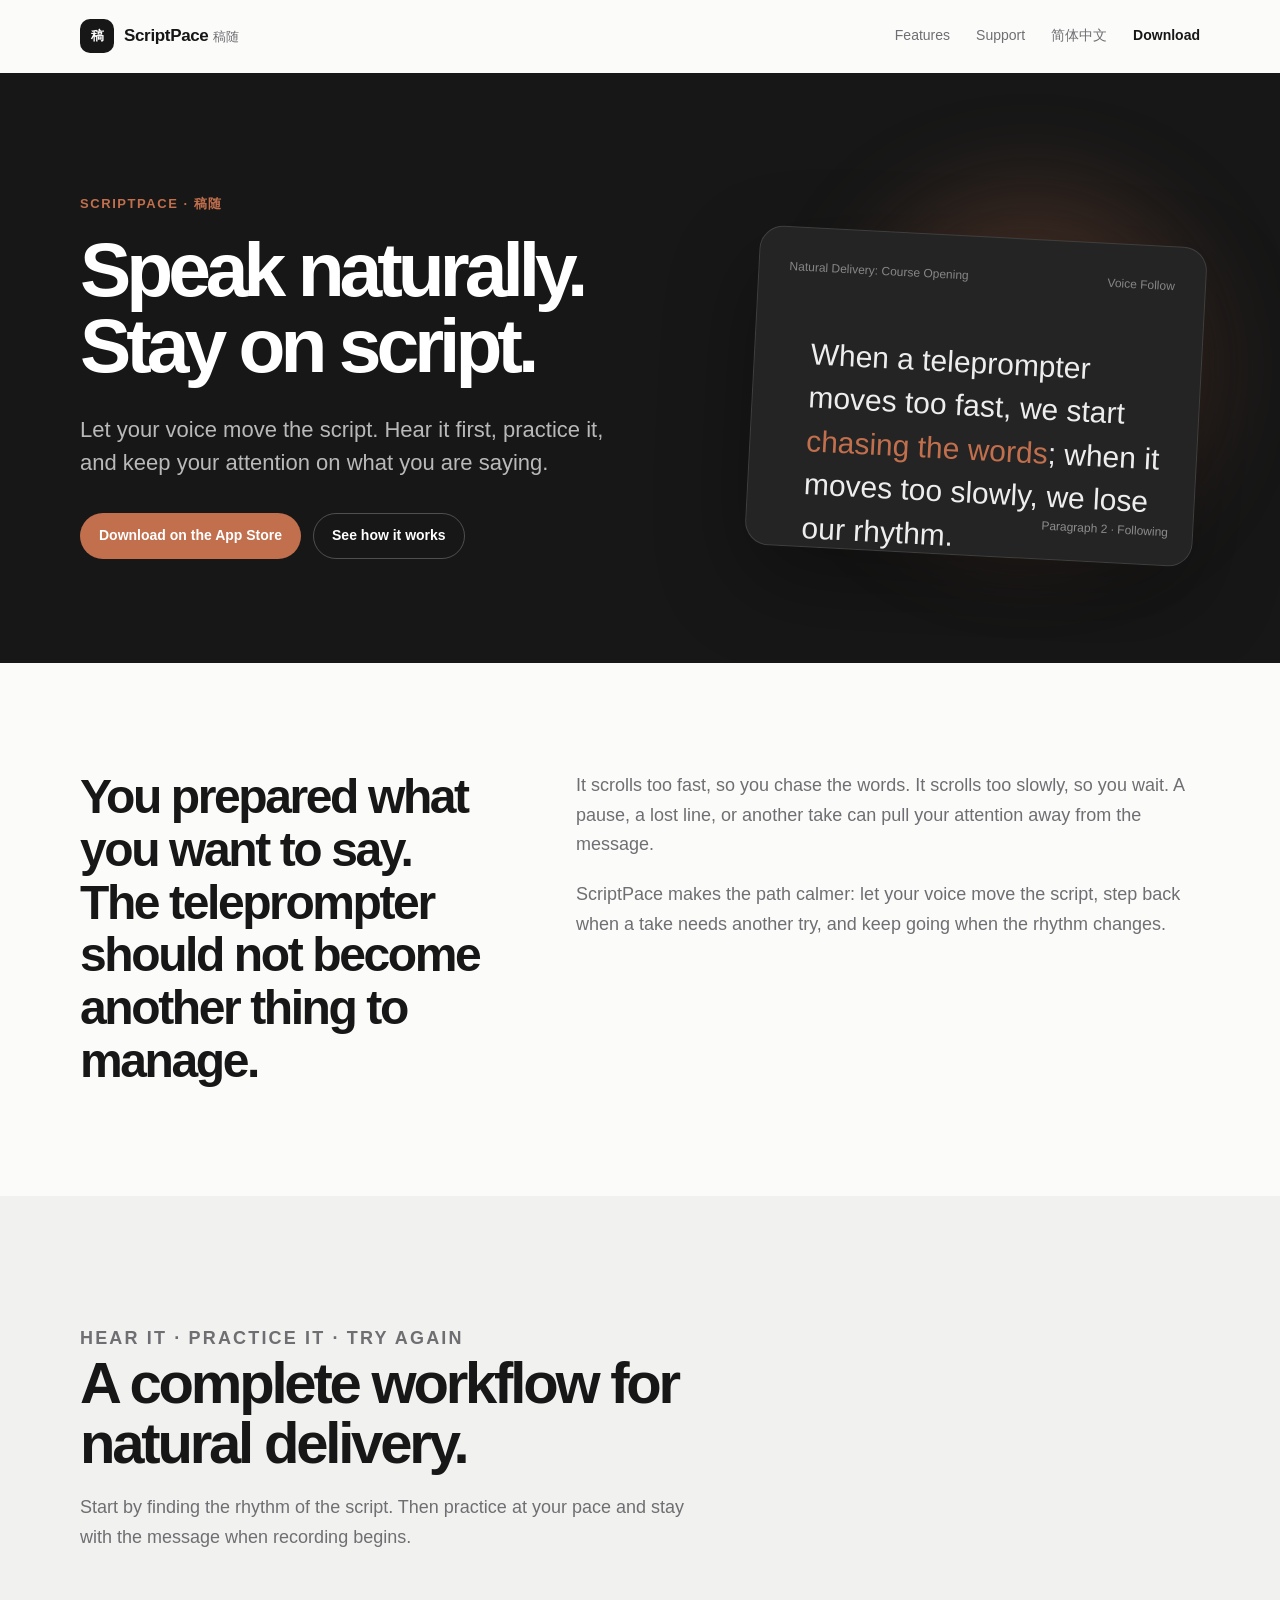
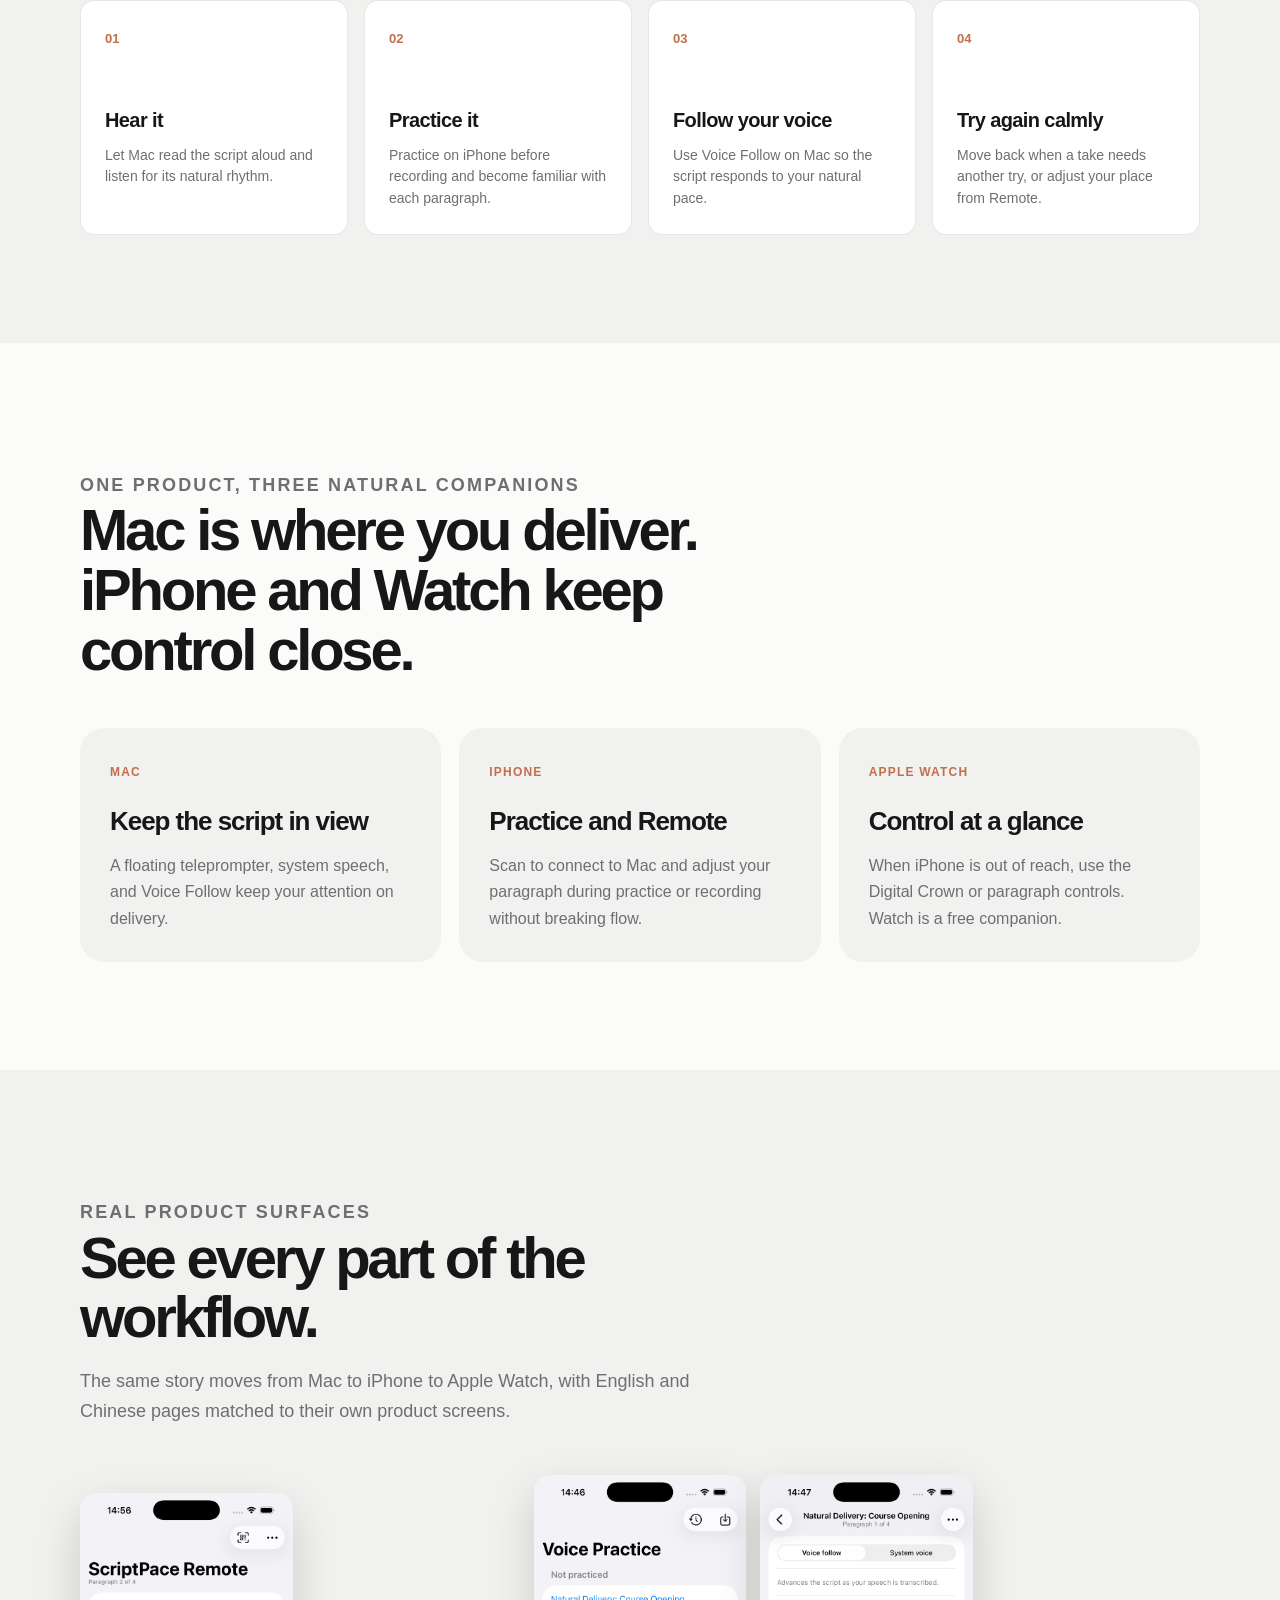
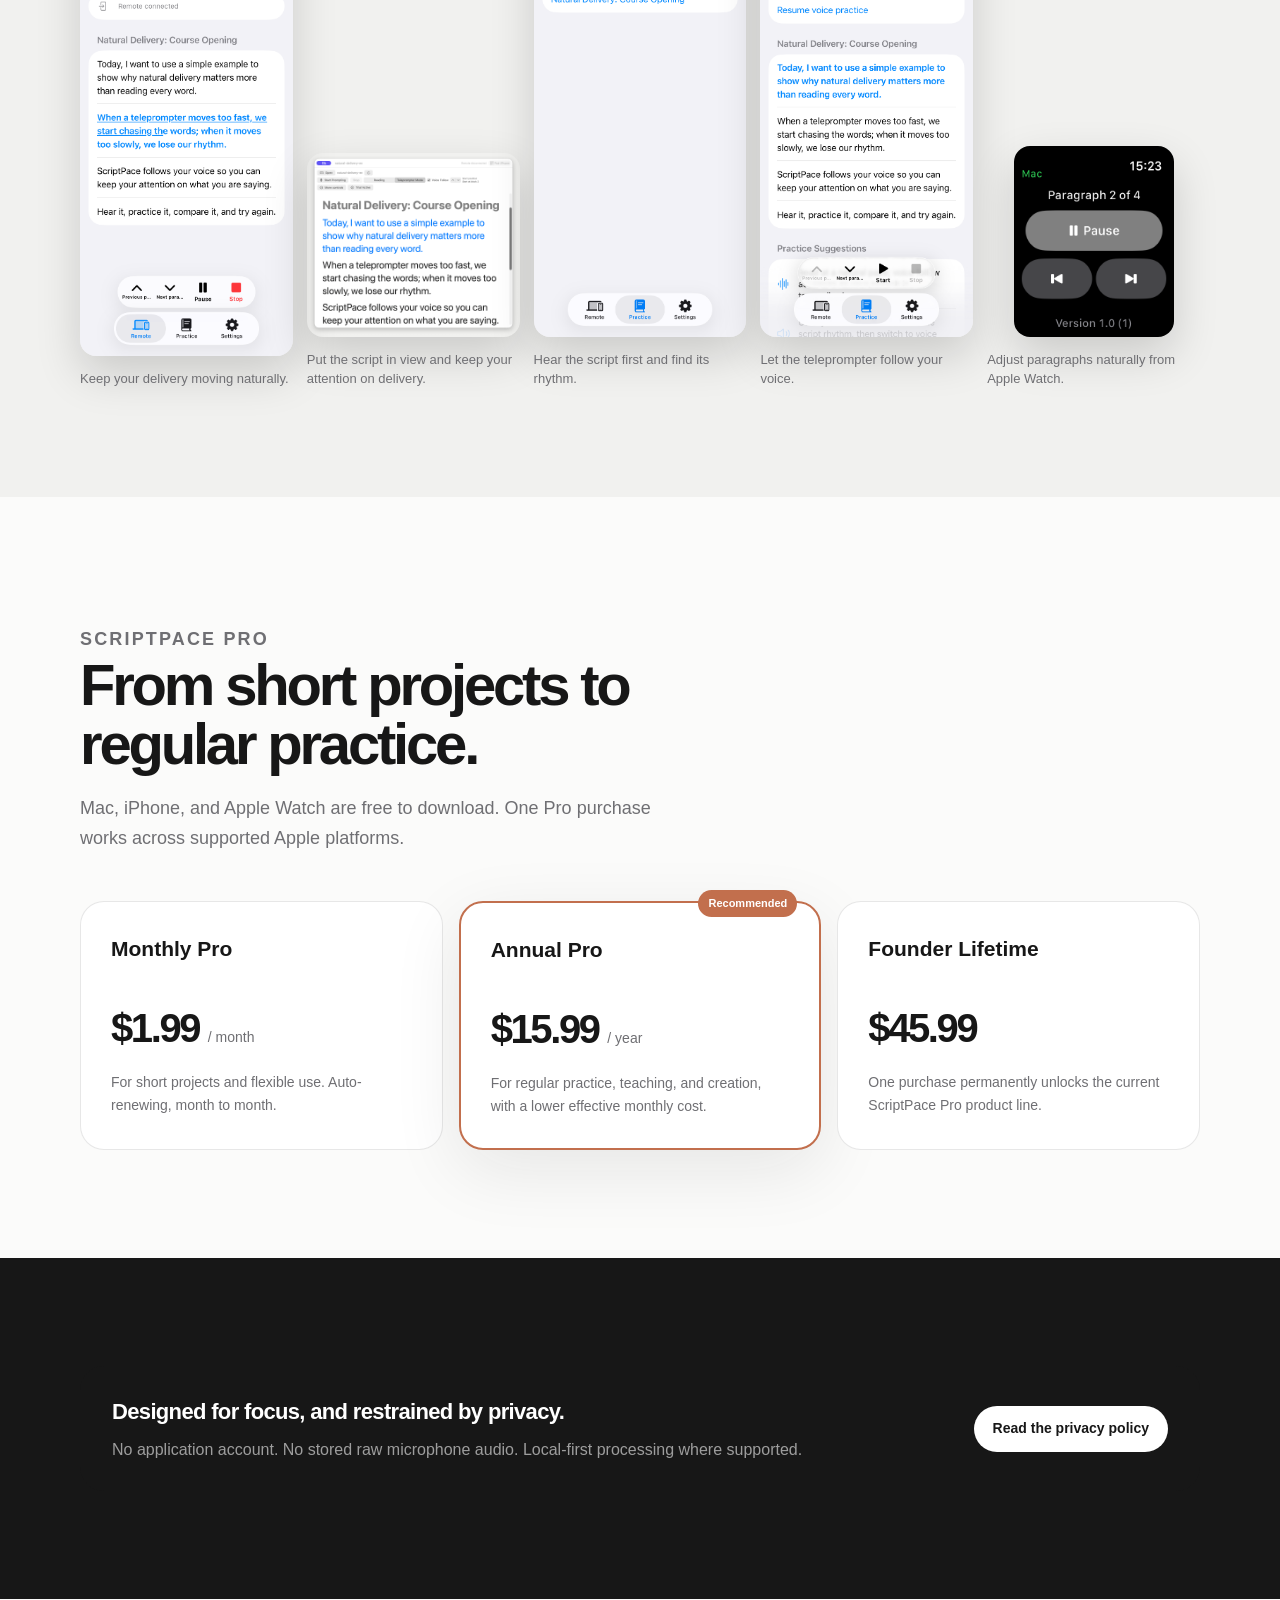
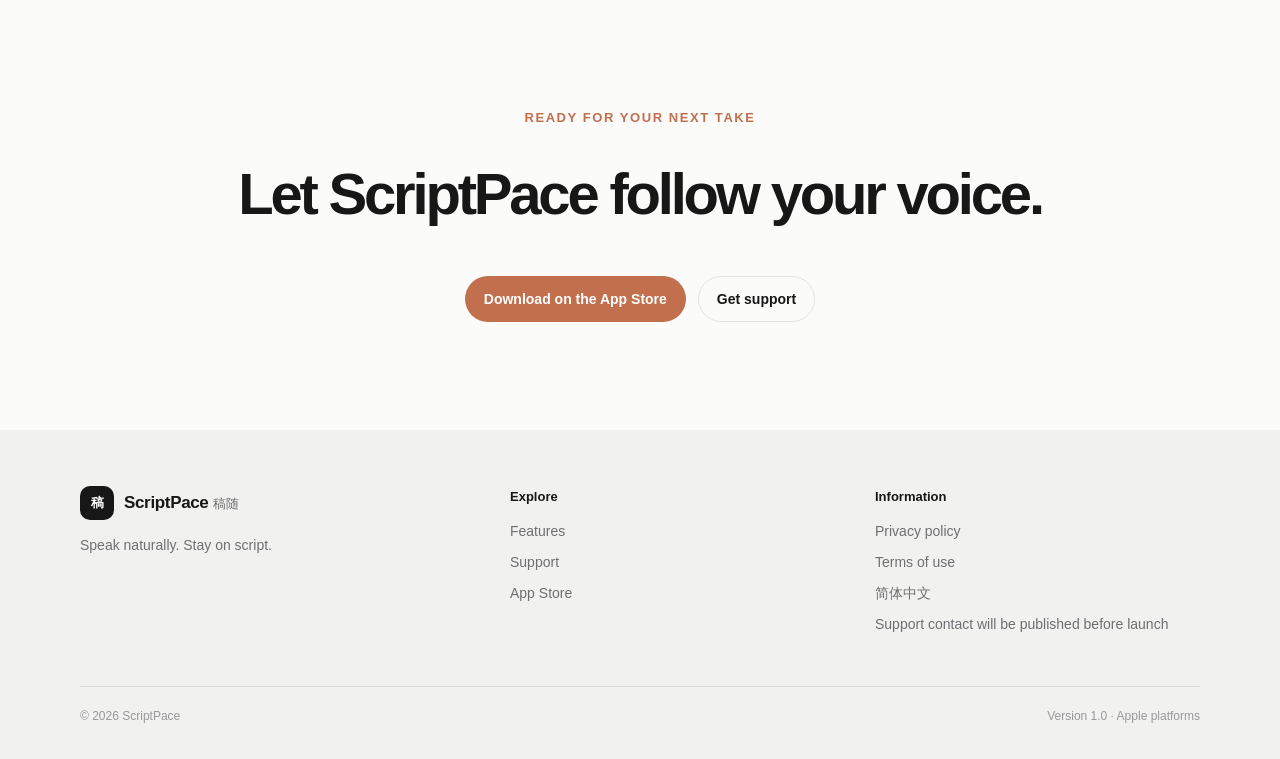
==== en/index.html @ 30317a83 "feat: build bilingual ScriptPace website" ====
<!doctype html>
<html lang="en" dir="ltr">
  <head>
    <meta charset="utf-8">
    <meta name="viewport" content="width=device-width, initial-scale=1">
    <meta name="description" content="ScriptPace is a voice-following teleprompter that helps you deliver naturally on Mac, practice on iPhone, and control your place from iPhone or Apple Watch.">
    <meta property="og:title" content="ScriptPace · Speak naturally. Stay on script.">
    <meta property="og:description" content="Hear it, practice it, follow your voice, and deliver with more calm.">
    <meta property="og:type" content="website">
    <title>ScriptPace · Speak naturally. Stay on script.</title>
    <link rel="stylesheet" href="../assets/css/site.css">
  </head>
  <body data-locale="en">
    <a class="skip-link" href="#main-content">Skip to content</a>
    <header class="site-header">
      <div class="site-header__inner">
        <a class="brand" href="index.html" aria-label="ScriptPace home"><span class="brand__mark" aria-hidden="true">稿</span><span>ScriptPace <span class="brand__english">稿随</span></span></a>
        <nav class="site-nav" aria-label="Primary navigation"><a href="features.html">Features</a><a href="support.html">Support</a><a class="language-link" data-language-switch="zh-hans" href="../zh-hans/">简体中文</a><a class="site-nav__cta" data-app-store-link href="https://apps.apple.com/app/id6805241939">Download</a></nav>
        <button class="menu-toggle" type="button" aria-expanded="false" aria-controls="mobile-menu" data-menu-toggle><span class="sr-only">Open menu</span><svg viewBox="0 0 24 24" fill="none" stroke="currentColor" stroke-width="1.8" aria-hidden="true"><path d="M4 7h16M4 12h16M4 17h16"/></svg></button>
      </div>
      <nav class="mobile-menu" id="mobile-menu" aria-label="Mobile navigation" data-mobile-menu hidden><a href="features.html">Features</a><a href="support.html">Support</a><a data-language-switch="zh-hans" href="../zh-hans/">简体中文</a><a data-app-store-link href="https://apps.apple.com/app/id6805241939">Open in the App Store</a></nav>
    </header>

    <main id="main-content">
      <section class="hero"><div class="container hero__grid"><div><p class="eyebrow">ScriptPace · 稿随</p><h1>Speak naturally.<br>Stay on script.</h1><p class="hero__lead">Let your voice move the script. Hear it first, practice it, and keep your attention on what you are saying.</p><div class="hero__actions"><a class="button button--primary" data-app-store-link href="https://apps.apple.com/app/id6805241939">Download on the App Store</a><a class="button button--secondary" href="features.html">See how it works</a></div></div><div class="hero__visual" aria-label="Mac teleprompter illustration"><div class="hero__glow" aria-hidden="true"></div><div class="hero__card"><div class="hero__card-bar"><span>Natural Delivery: Course Opening</span><span>Voice Follow</span></div><p class="hero__script">When a teleprompter moves too fast, we start <span>chasing the words</span>; when it moves too slowly, we lose our rhythm.</p><span class="hero__status">Paragraph 2 · Following</span></div></div></div></section>

      <section class="section"><div class="container story"><p class="story__quote">You prepared what you want to say. The teleprompter should not become another thing to manage.</p><div class="story__copy"><p>It scrolls too fast, so you chase the words. It scrolls too slowly, so you wait. A pause, a lost line, or another take can pull your attention away from the message.</p><p>ScriptPace makes the path calmer: let your voice move the script, step back when a take needs another try, and keep going when the rhythm changes.</p></div></div></section>

      <section class="section section--soft"><div class="container"><div class="section__heading"><p class="eyebrow">Hear it · Practice it · Try again</p><h2>A complete workflow for natural delivery.</h2><p>Start by finding the rhythm of the script. Then practice at your pace and stay with the message when recording begins.</p></div><div class="workflow-grid"><article class="workflow-card"><span class="workflow-card__number">01</span><h3>Hear it</h3><p>Let Mac read the script aloud and listen for its natural rhythm.</p></article><article class="workflow-card"><span class="workflow-card__number">02</span><h3>Practice it</h3><p>Practice on iPhone before recording and become familiar with each paragraph.</p></article><article class="workflow-card"><span class="workflow-card__number">03</span><h3>Follow your voice</h3><p>Use Voice Follow on Mac so the script responds to your natural pace.</p></article><article class="workflow-card"><span class="workflow-card__number">04</span><h3>Try again calmly</h3><p>Move back when a take needs another try, or adjust your place from Remote.</p></article></div></div></section>

      <section class="section"><div class="container"><div class="section__heading"><p class="eyebrow">One product, three natural companions</p><h2>Mac is where you deliver. iPhone and Watch keep control close.</h2></div><div class="device-grid"><article class="device-card"><span class="device-card__label">Mac</span><h3>Keep the script in view</h3><p>A floating teleprompter, system speech, and Voice Follow keep your attention on delivery.</p></article><article class="device-card"><span class="device-card__label">iPhone</span><h3>Practice and Remote</h3><p>Scan to connect to Mac and adjust your paragraph during practice or recording without breaking flow.</p></article><article class="device-card"><span class="device-card__label">Apple Watch</span><h3>Control at a glance</h3><p>When iPhone is out of reach, use the Digital Crown or paragraph controls. Watch is a free companion.</p></article></div></div></section>

      <section class="section section--soft"><div class="container"><div class="section__heading"><p class="eyebrow">Real product surfaces</p><h2>See every part of the workflow.</h2><p>The same story moves from Mac to iPhone to Apple Watch, with English and Chinese pages matched to their own product screens.</p></div><div class="screenshot-grid"><figure class="screenshot-card"><img src="../assets/screenshots/en/01-remote-connected.png" alt="iPhone Remote connected to Mac with an English script" loading="lazy"><figcaption>Keep your delivery moving naturally.</figcaption></figure><figure class="screenshot-card"><img src="../assets/screenshots/en/02-mac-script.png" alt="ScriptPace teleprompter showing an English course script on Mac" loading="lazy"><figcaption>Put the script in view and keep your attention on delivery.</figcaption></figure><figure class="screenshot-card"><img src="../assets/screenshots/en/03-practice-library.png" alt="iPhone practice library with an English script" loading="lazy"><figcaption>Hear the script first and find its rhythm.</figcaption></figure><figure class="screenshot-card"><img src="../assets/screenshots/en/04-voice-practice.png" alt="iPhone voice practice screen in English" loading="lazy"><figcaption>Let the teleprompter follow your voice.</figcaption></figure><figure class="screenshot-card screenshot-card--watch"><img src="../assets/screenshots/en/05-watch-remote.png" alt="Apple Watch Remote control screen in English" loading="lazy"><figcaption>Adjust paragraphs naturally from Apple Watch.</figcaption></figure></div></div></section>

      <section class="section"><div class="container"><div class="section__heading"><p class="eyebrow">ScriptPace Pro</p><h2>From short projects to regular practice.</h2><p>Mac, iPhone, and Apple Watch are free to download. One Pro purchase works across supported Apple platforms.</p></div><div class="pricing-grid"><article class="price-card"><h3>Monthly Pro</h3><div class="price-card__price">$1.99 <small>/ month</small></div><p>For short projects and flexible use. Auto-renewing, month to month.</p></article><article class="price-card price-card--featured"><span class="price-card__badge">Recommended</span><h3>Annual Pro</h3><div class="price-card__price">$15.99 <small>/ year</small></div><p>For regular practice, teaching, and creation, with a lower effective monthly cost.</p></article><article class="price-card"><h3>Founder Lifetime</h3><div class="price-card__price">$45.99</div><p>One purchase permanently unlocks the current ScriptPace Pro product line.</p></article></div></div></section>

      <section class="section section--dark"><div class="container"><div class="privacy-strip"><div><h3>Designed for focus, and restrained by privacy.</h3><p>No application account. No stored raw microphone audio. Local-first processing where supported.</p></div><a class="button button--light" href="privacy.html">Read the privacy policy</a></div></div></section>
      <section class="section"><div class="container" style="text-align:center"><p class="eyebrow">Ready for your next take</p><h2 style="margin:0;font-size:clamp(34px,5vw,58px);letter-spacing:-.055em">Let ScriptPace follow your voice.</h2><div class="hero__actions" style="justify-content:center"><a class="button button--primary" data-app-store-link href="https://apps.apple.com/app/id6805241939">Download on the App Store</a><a class="button button--secondary" href="support.html">Get support</a></div></div></section>
    </main>

    <footer class="site-footer"><div class="site-footer__inner"><div class="site-footer__brand"><a class="brand" href="index.html"><span class="brand__mark" aria-hidden="true">稿</span><span>ScriptPace <span class="brand__english">稿随</span></span></a><p>Speak naturally. Stay on script.</p></div><div><p class="site-footer__heading">Explore</p><div class="site-footer__links"><a href="features.html">Features</a><a href="support.html">Support</a><a data-app-store-link href="https://apps.apple.com/app/id6805241939">App Store</a></div></div><div><p class="site-footer__heading">Information</p><div class="site-footer__links"><a href="privacy.html">Privacy policy</a><a href="terms.html">Terms of use</a><a data-language-switch="zh-hans" href="../zh-hans/">简体中文</a><a data-support-email href="support.html#contact">Support email</a></div></div></div><div class="site-footer__inner site-footer__bottom"><span>© <span data-current-year>2026</span> ScriptPace</span><span>Version 1.0 · Apple platforms</span></div></footer>
    <script src="../site-config.js"></script><script src="../assets/js/site.js"></script>
  </body>
</html>
---- assets/css/site.css ----
:root {
  --ink: #171717;
  --muted: #6f6f73;
  --soft-muted: #98989d;
  --paper: #fbfbfa;
  --surface: #f1f1ef;
  --surface-strong: #e7e7e3;
  --accent: #c26f4d;
  --accent-dark: #9a4d32;
  --line: rgba(23, 23, 23, 0.1);
  --white: #ffffff;
  --content: 1120px;
  --narrow: 760px;
  --radius: 24px;
  --radius-small: 14px;
  --shadow: 0 20px 70px rgba(23, 23, 23, 0.09);
  --font: -apple-system, BlinkMacSystemFont, "SF Pro Display", "SF Pro Text", "Helvetica Neue", Arial, sans-serif;
  --font-cjk: -apple-system, BlinkMacSystemFont, "SF Pro Display", "PingFang SC", "Hiragino Sans GB", "Microsoft YaHei", sans-serif;
}

* { box-sizing: border-box; }

html { scroll-behavior: smooth; }

body {
  margin: 0;
  color: var(--ink);
  background: var(--paper);
  font-family: var(--font-cjk);
  font-size: 16px;
  line-height: 1.65;
  text-rendering: optimizeLegibility;
}

body[data-locale="en"] { font-family: var(--font); }

a { color: inherit; }

img { display: block; max-width: 100%; }

button, a { -webkit-tap-highlight-color: transparent; }

:focus-visible {
  outline: 3px solid rgba(194, 111, 77, 0.75);
  outline-offset: 4px;
}

.skip-link {
  position: fixed;
  z-index: 20;
  top: 12px;
  left: 12px;
  padding: 10px 14px;
  color: var(--white);
  background: var(--ink);
  border-radius: 9px;
  transform: translateY(-160%);
}

.skip-link:focus { transform: translateY(0); }

.sr-only {
  position: absolute;
  width: 1px;
  height: 1px;
  padding: 0;
  margin: -1px;
  overflow: hidden;
  clip: rect(0, 0, 0, 0);
  white-space: nowrap;
  border: 0;
}

.site-header {
  position: sticky;
  z-index: 10;
  top: 0;
  background: color-mix(in srgb, var(--paper) 88%, transparent);
  border-bottom: 1px solid transparent;
  backdrop-filter: blur(18px);
}

.site-header__inner,
.site-footer__inner,
.container {
  width: min(calc(100% - 40px), var(--content));
  margin: 0 auto;
}

.site-header__inner {
  display: flex;
  align-items: center;
  justify-content: space-between;
  min-height: 72px;
}

.brand {
  display: inline-flex;
  align-items: center;
  gap: 10px;
  font-size: 17px;
  font-weight: 700;
  letter-spacing: -0.02em;
  text-decoration: none;
}

.brand__mark {
  display: grid;
  width: 34px;
  height: 34px;
  place-items: center;
  color: var(--white);
  background: var(--ink);
  border-radius: 10px;
  font-size: 13px;
  font-weight: 700;
}

.brand__english { color: var(--muted); font-size: 13px; font-weight: 500; }

.site-nav { display: flex; align-items: center; gap: 26px; }
.site-nav a, .language-link { color: var(--muted); font-size: 14px; text-decoration: none; }
.site-nav a:hover, .language-link:hover { color: var(--ink); }
.site-nav__cta { color: var(--ink) !important; font-weight: 700; }

.menu-toggle {
  display: none;
  padding: 8px;
  color: var(--ink);
  background: transparent;
  border: 0;
  border-radius: 8px;
  cursor: pointer;
}

.menu-toggle svg { width: 22px; height: 22px; }

.mobile-menu { display: none; }

.hero {
  padding: 120px 0 104px;
  overflow: hidden;
  background: var(--ink);
  color: var(--white);
}

.hero__grid {
  display: grid;
  grid-template-columns: minmax(0, 1.05fr) minmax(360px, 0.95fr);
  gap: 72px;
  align-items: center;
}

.eyebrow {
  margin: 0 0 18px;
  color: var(--accent);
  font-size: 13px;
  font-weight: 700;
  letter-spacing: 0.12em;
  text-transform: uppercase;
}

.hero h1 {
  max-width: 680px;
  margin: 0;
  font-size: clamp(46px, 6vw, 82px);
  font-weight: 650;
  letter-spacing: -0.065em;
  line-height: 0.98;
}

.hero__lead {
  max-width: 560px;
  margin: 30px 0 0;
  color: rgba(255, 255, 255, 0.7);
  font-size: clamp(18px, 2vw, 22px);
  line-height: 1.5;
}

.hero__actions { display: flex; flex-wrap: wrap; gap: 12px; margin-top: 34px; }

.button {
  display: inline-flex;
  min-height: 46px;
  align-items: center;
  justify-content: center;
  padding: 0 18px;
  border: 1px solid transparent;
  border-radius: 999px;
  font-size: 14px;
  font-weight: 700;
  text-decoration: none;
  transition: transform 180ms ease, background 180ms ease, color 180ms ease, border-color 180ms ease;
}

.button:hover { transform: translateY(-2px); }
.button--primary { color: var(--white); background: var(--accent); }
.button--primary:hover { background: var(--accent-dark); }
.button--light { color: var(--ink); background: var(--white); }
.button--light:hover { background: #f0f0ed; }
.button--secondary { color: var(--ink); background: transparent; border-color: var(--line); }
.hero .button--secondary { color: var(--white); border-color: rgba(255, 255, 255, 0.24); }
.hero .button--secondary:hover { background: rgba(255, 255, 255, 0.1); }

.hero__visual { position: relative; min-height: 360px; }
.hero__glow { position: absolute; width: 340px; height: 340px; right: 0; top: 0; background: rgba(194, 111, 77, 0.25); border-radius: 50%; filter: blur(50px); }
.hero__card { position: absolute; inset: 40px 0 0 50px; padding: 30px; background: #242424; border: 1px solid rgba(255, 255, 255, 0.12); border-radius: var(--radius); box-shadow: 0 34px 90px rgba(0, 0, 0, 0.32); transform: rotate(3deg); }
.hero__card-bar { display: flex; justify-content: space-between; margin-bottom: 54px; color: rgba(255, 255, 255, 0.45); font-size: 12px; }
.hero__script { max-width: 360px; margin-left: auto; color: rgba(255, 255, 255, 0.92); font-size: clamp(21px, 2.5vw, 30px); line-height: 1.45; }
.hero__script span { color: var(--accent); }
.hero__status { position: absolute; right: 24px; bottom: 22px; color: rgba(255, 255, 255, 0.48); font-size: 12px; }

.section { padding: 108px 0; }
.section--soft { background: var(--surface); }
.section--dark { color: var(--white); background: var(--ink); }
.section__heading { max-width: 720px; margin-bottom: 48px; }
.section__heading h2 { margin: 0; font-size: clamp(34px, 5vw, 58px); font-weight: 650; letter-spacing: -0.055em; line-height: 1.03; }
.section__heading p { max-width: 620px; margin: 20px 0 0; color: var(--muted); font-size: 18px; }
.section--dark .section__heading p { color: rgba(255, 255, 255, 0.62); }

.story { display: grid; grid-template-columns: 0.8fr 1.2fr; gap: 80px; align-items: start; }
.story__quote { margin: 0; font-size: clamp(28px, 4vw, 48px); font-weight: 600; letter-spacing: -0.05em; line-height: 1.1; }
.story__copy { color: var(--muted); font-size: 18px; }
.story__copy p { margin: 0 0 20px; }

.workflow-grid { display: grid; grid-template-columns: repeat(4, 1fr); gap: 16px; }
.workflow-card { min-height: 220px; padding: 24px; background: var(--white); border: 1px solid var(--line); border-radius: var(--radius-small); }
.workflow-card__number { color: var(--accent); font-size: 13px; font-weight: 700; }
.workflow-card h3 { margin: 52px 0 8px; font-size: 20px; letter-spacing: -0.03em; }
.workflow-card p { margin: 0; color: var(--muted); font-size: 14px; line-height: 1.55; }

.device-grid { display: grid; grid-template-columns: repeat(3, 1fr); gap: 18px; }
.device-card { padding: 30px; background: var(--surface); border-radius: var(--radius); }
.device-card__label { color: var(--accent); font-size: 12px; font-weight: 700; letter-spacing: 0.1em; text-transform: uppercase; }
.device-card h3 { margin: 16px 0 10px; font-size: 26px; letter-spacing: -0.04em; }
.device-card p { margin: 0; color: var(--muted); }

.feature-list { display: grid; gap: 110px; }
.feature-row { display: grid; grid-template-columns: 1fr 1fr; gap: 72px; align-items: center; }
.feature-row:nth-child(even) .feature-row__visual { order: -1; }
.feature-row__visual { padding: 22px; background: var(--surface); border-radius: var(--radius); box-shadow: var(--shadow); }
.feature-row__visual img { width: 100%; border-radius: 12px; }
.feature-row h2 { margin: 0 0 16px; font-size: clamp(30px, 4vw, 48px); letter-spacing: -0.05em; line-height: 1.06; }
.feature-row p { margin: 0; color: var(--muted); font-size: 17px; }
.feature-row__tag { margin-bottom: 14px; color: var(--accent); font-size: 12px; font-weight: 700; letter-spacing: 0.1em; text-transform: uppercase; }

.screenshot-grid { display: grid; grid-template-columns: repeat(5, minmax(0, 1fr)); gap: 14px; align-items: end; }
.screenshot-card { margin: 0; }
.screenshot-card img { width: 100%; border-radius: 16px; box-shadow: 0 18px 45px rgba(0, 0, 0, 0.16); }
.screenshot-card figcaption { margin-top: 14px; color: var(--muted); font-size: 13px; line-height: 1.45; }
.screenshot-card--watch img { max-width: 160px; margin: 0 auto; }

.pricing-grid { display: grid; grid-template-columns: repeat(3, 1fr); gap: 16px; }
.price-card { position: relative; padding: 30px; background: var(--white); border: 1px solid var(--line); border-radius: var(--radius); }
.price-card--featured { border: 2px solid var(--accent); box-shadow: var(--shadow); }
.price-card__badge { position: absolute; top: -13px; right: 22px; padding: 4px 10px; color: var(--white); background: var(--accent); border-radius: 999px; font-size: 11px; font-weight: 700; }
.price-card h3 { margin: 0; font-size: 21px; }
.price-card__price { margin: 28px 0 10px; font-size: 40px; font-weight: 650; letter-spacing: -0.06em; }
.price-card__price small { color: var(--muted); font-size: 14px; font-weight: 500; letter-spacing: 0; }
.price-card p { margin: 0; color: var(--muted); font-size: 14px; }

.privacy-strip { display: flex; align-items: center; justify-content: space-between; gap: 28px; padding: 28px 32px; background: var(--ink); color: var(--white); border-radius: var(--radius); }
.privacy-strip h3 { margin: 0; font-size: 22px; letter-spacing: -0.03em; }
.privacy-strip p { margin: 6px 0 0; color: rgba(255, 255, 255, 0.58); }

.page-hero { padding: 100px 0 72px; background: var(--surface); }
.page-hero h1 { max-width: 760px; margin: 0; font-size: clamp(44px, 6vw, 76px); letter-spacing: -0.065em; line-height: 1; }
.page-hero p { max-width: 650px; margin: 22px 0 0; color: var(--muted); font-size: 19px; }
.content-narrow { width: min(calc(100% - 40px), var(--narrow)); margin: 0 auto; }
.prose h2 { margin: 54px 0 14px; font-size: 30px; letter-spacing: -0.04em; line-height: 1.15; }
.prose h3 { margin: 34px 0 10px; font-size: 21px; }
.prose p { margin: 0 0 18px; color: var(--muted); }
.prose ul, .prose ol { padding-left: 1.25em; color: var(--muted); }
.prose li { margin: 8px 0; }
.prose strong { color: var(--ink); }
.prose .callout { margin: 28px 0; padding: 22px 24px; background: var(--surface); border-left: 3px solid var(--accent); border-radius: 0 var(--radius-small) var(--radius-small) 0; }
.prose .callout p { margin: 0; }

.faq-list { display: grid; gap: 12px; }
.faq-list details { padding: 22px 24px; background: var(--surface); border-radius: var(--radius-small); }
.faq-list summary { cursor: pointer; font-weight: 700; }
.faq-list p { margin: 14px 0 0; color: var(--muted); }
.support-grid { display: grid; grid-template-columns: repeat(2, 1fr); gap: 16px; }
.support-card { padding: 26px; background: var(--surface); border-radius: var(--radius-small); }
.support-card h2 { margin: 0 0 8px; font-size: 22px; }
.support-card p { margin: 0; color: var(--muted); }
.support-card ol { margin-bottom: 0; padding-left: 1.3em; color: var(--muted); }
.contact-warning { display: none; margin-top: 14px; padding: 12px 14px; color: #7e4b22; background: #fff1d9; border-radius: 10px; font-size: 13px; }
.contact-warning[hidden] { display: none; }

.site-footer { padding: 56px 0 32px; background: var(--surface); }
.site-footer__inner { display: grid; grid-template-columns: 1.2fr 1fr 1fr; gap: 40px; }
.site-footer__brand p { max-width: 280px; color: var(--muted); font-size: 14px; }
.site-footer__heading { margin: 0 0 12px; font-size: 13px; font-weight: 700; }
.site-footer__links { display: grid; gap: 8px; }
.site-footer__links a { color: var(--muted); font-size: 14px; text-decoration: none; }
.site-footer__links a:hover { color: var(--ink); }
.site-footer__bottom { display: flex; justify-content: space-between; gap: 20px; margin-top: 50px; padding-top: 20px; border-top: 1px solid var(--line); color: var(--soft-muted); font-size: 12px; }

.root-choice { display: grid; min-height: 100vh; place-content: center; justify-items: center; padding: 30px; text-align: center; }
.brand-mark { display: grid; width: 74px; height: 74px; place-items: center; color: var(--white); background: var(--ink); border-radius: 22px; font-size: 25px; font-weight: 700; }
.root-choice h1 { margin: 0; font-size: clamp(36px, 7vw, 70px); letter-spacing: -0.06em; line-height: 1; }
.root-choice__lead { color: var(--muted); }
.root-choice__actions { display: flex; gap: 12px; margin-top: 22px; }

@media (max-width: 1199px) {
  .hero__grid { gap: 40px; }
  .feature-row { gap: 44px; }
  .screenshot-grid { grid-template-columns: repeat(3, 1fr); }
}

@media (max-width: 767px) {
  .site-header__inner, .site-footer__inner, .container { width: min(calc(100% - 32px), var(--content)); }
  .site-header__inner { min-height: 62px; }
  .site-nav { display: none; }
  .menu-toggle { display: inline-flex; }
  .mobile-menu { display: grid; gap: 2px; padding: 10px 16px 18px; border-top: 1px solid var(--line); }
  .mobile-menu[hidden] { display: none; }
  .mobile-menu a { padding: 11px 0; color: var(--muted); text-decoration: none; }
  .hero { padding: 80px 0 72px; }
  .hero__grid { grid-template-columns: 1fr; }
  .hero__visual { min-height: 270px; }
  .hero__card { inset: 26px 12px 0 12px; padding: 22px; }
  .hero__script { font-size: 22px; }
  .section { padding: 76px 0; }
  .story, .feature-row { grid-template-columns: 1fr; gap: 28px; }
  .feature-row:nth-child(even) .feature-row__visual { order: 0; }
  .workflow-grid, .device-grid, .pricing-grid, .support-grid { grid-template-columns: 1fr; }
  .workflow-card { min-height: auto; }
  .workflow-card h3 { margin-top: 30px; }
  .screenshot-grid { grid-template-columns: repeat(2, minmax(0, 1fr)); gap: 20px 12px; }
  .screenshot-card--watch img { max-width: 120px; }
  .privacy-strip { align-items: flex-start; flex-direction: column; padding: 24px; }
  .page-hero { padding: 72px 0 54px; }
  .site-footer__inner { grid-template-columns: 1fr 1fr; gap: 28px 20px; }
  .site-footer__brand { grid-column: 1 / -1; }
  .site-footer__bottom { flex-direction: column; gap: 4px; margin-top: 34px; }
  .root-choice__actions { flex-direction: column; width: min(260px, 100%); }
}

@media (prefers-reduced-motion: reduce) {
  *, *::before, *::after { scroll-behavior: auto !important; transition-duration: 0.001ms !important; animation-duration: 0.001ms !important; animation-iteration-count: 1 !important; }
}
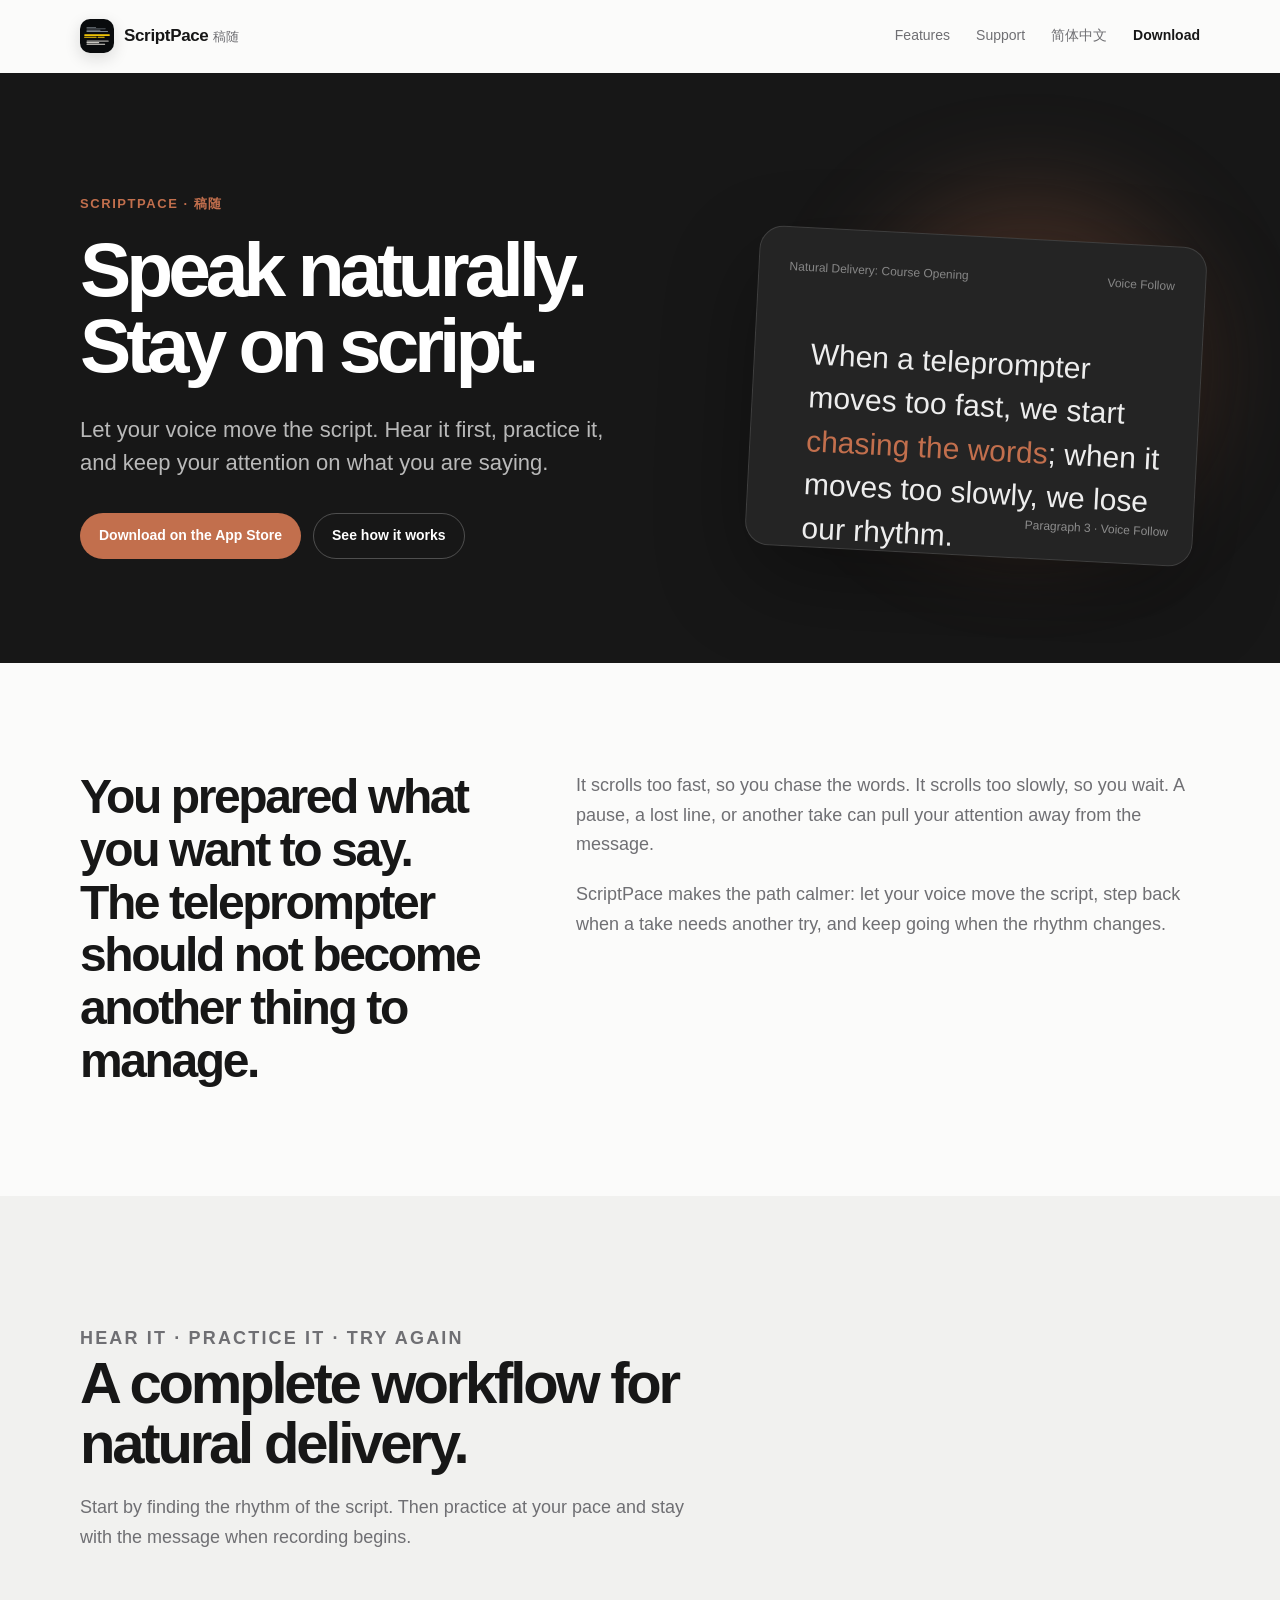
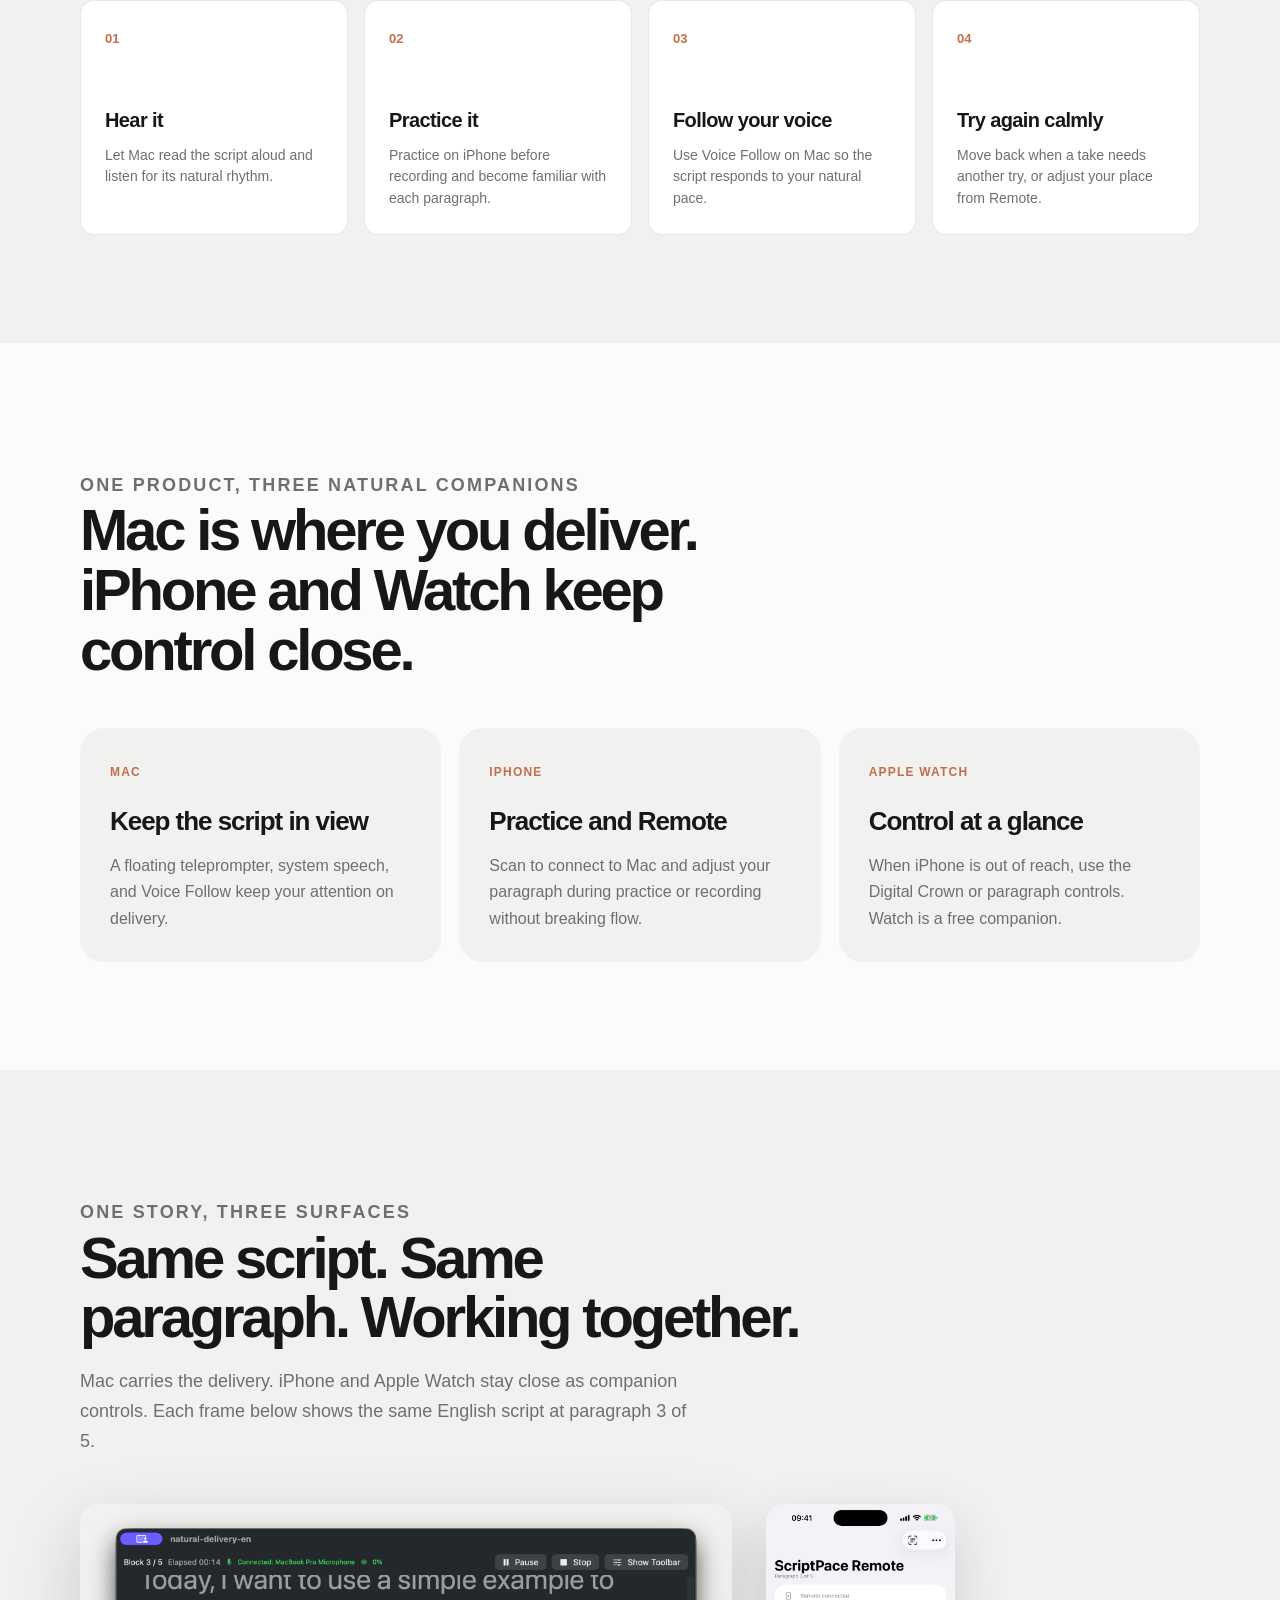
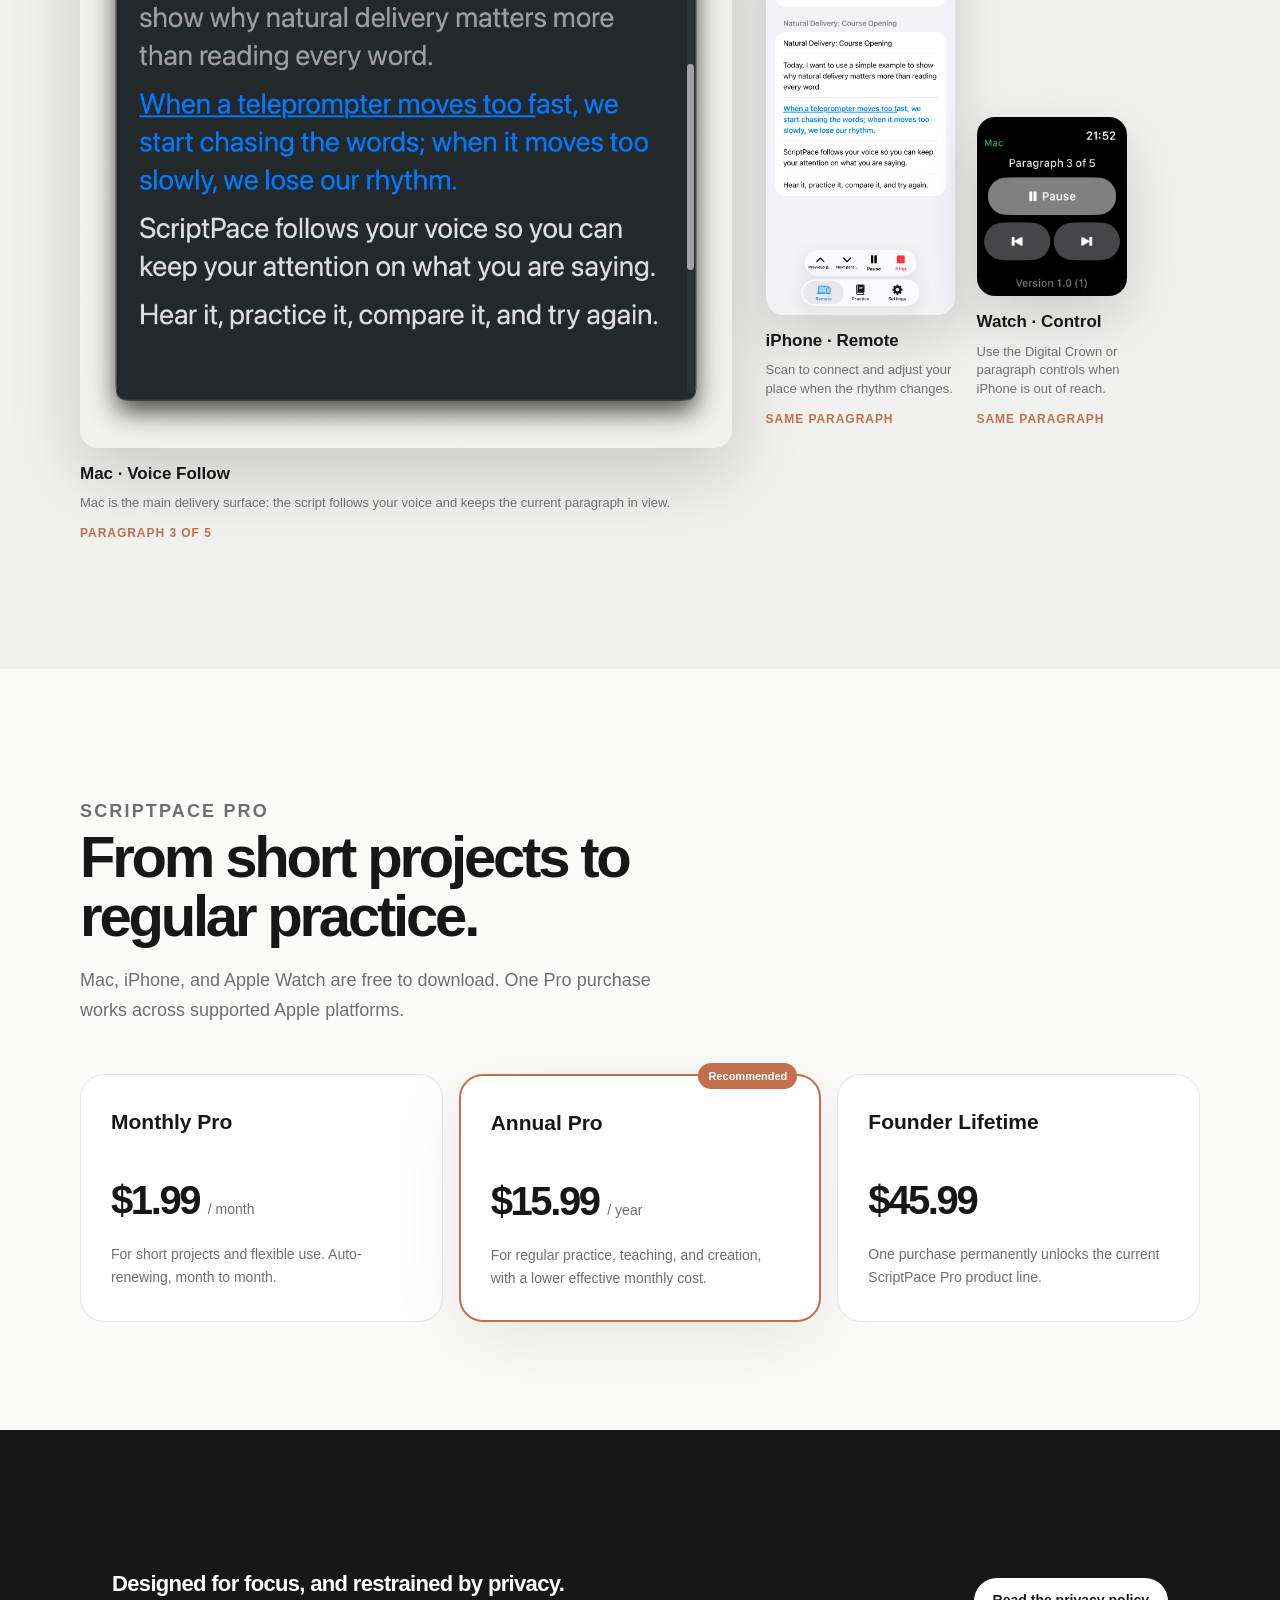
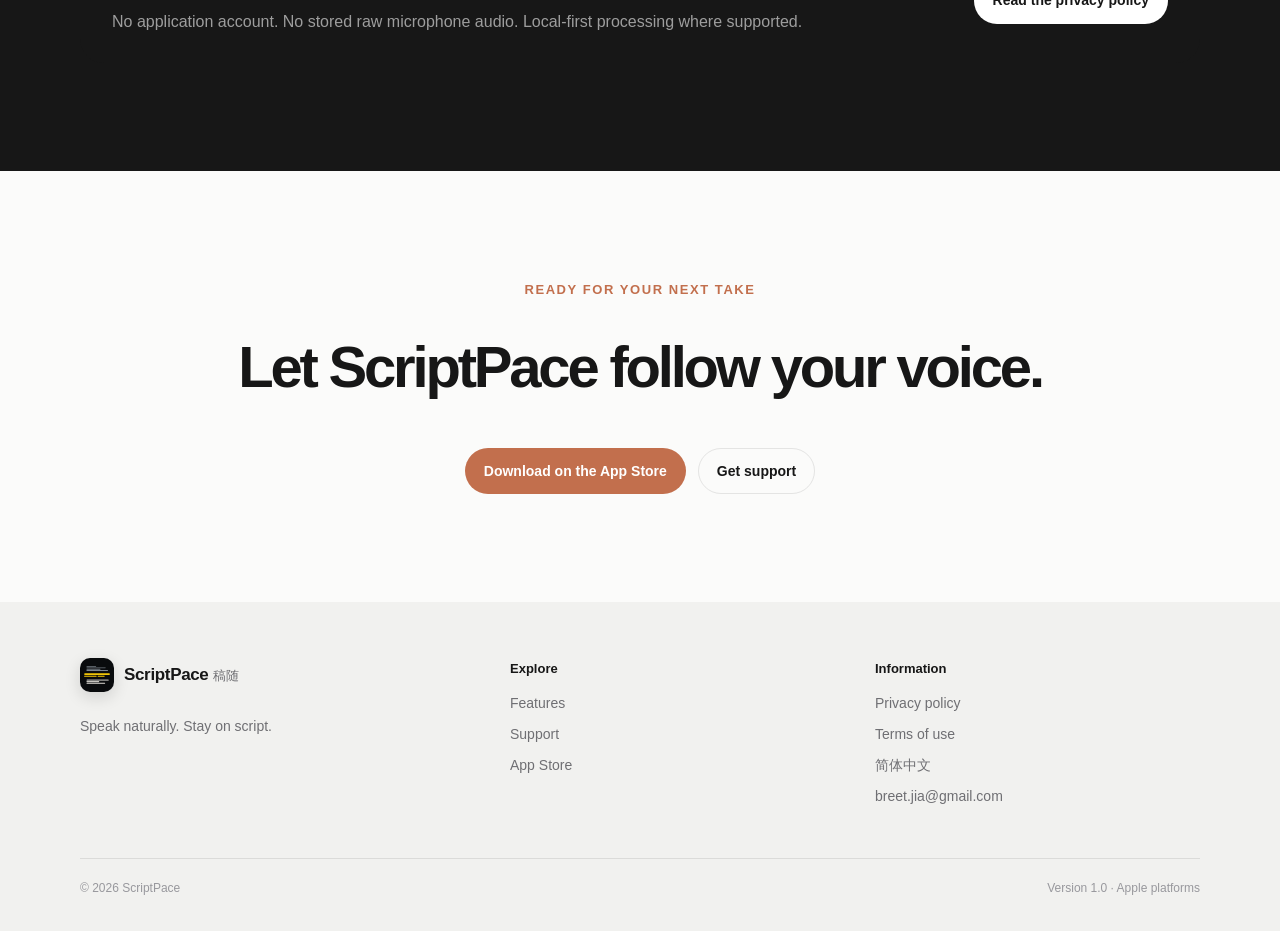
==== commit ea5fdfd4: "feat: align website screenshot story across devices" ====
--- a/en/index.html
+++ b/en/index.html
@@ -14,7 +14,7 @@
     <a class="skip-link" href="#main-content">Skip to content</a>
     <header class="site-header">
       <div class="site-header__inner">
-        <a class="brand" href="index.html" aria-label="ScriptPace home"><span class="brand__mark" aria-hidden="true">稿</span><span>ScriptPace <span class="brand__english">稿随</span></span></a>
+        <a class="brand" href="index.html" aria-label="ScriptPace home"><img class="brand__icon" src="../assets/brand/scriptpace-app-icon.png" alt=""><span>ScriptPace <span class="brand__english">稿随</span></span></a>
         <nav class="site-nav" aria-label="Primary navigation"><a href="features.html">Features</a><a href="support.html">Support</a><a class="language-link" data-language-switch="zh-hans" href="../zh-hans/">简体中文</a><a class="site-nav__cta" data-app-store-link href="https://apps.apple.com/app/id6805241939">Download</a></nav>
         <button class="menu-toggle" type="button" aria-expanded="false" aria-controls="mobile-menu" data-menu-toggle><span class="sr-only">Open menu</span><svg viewBox="0 0 24 24" fill="none" stroke="currentColor" stroke-width="1.8" aria-hidden="true"><path d="M4 7h16M4 12h16M4 17h16"/></svg></button>
       </div>
@@ -22,7 +22,7 @@
     </header>
 
     <main id="main-content">
-      <section class="hero"><div class="container hero__grid"><div><p class="eyebrow">ScriptPace · 稿随</p><h1>Speak naturally.<br>Stay on script.</h1><p class="hero__lead">Let your voice move the script. Hear it first, practice it, and keep your attention on what you are saying.</p><div class="hero__actions"><a class="button button--primary" data-app-store-link href="https://apps.apple.com/app/id6805241939">Download on the App Store</a><a class="button button--secondary" href="features.html">See how it works</a></div></div><div class="hero__visual" aria-label="Mac teleprompter illustration"><div class="hero__glow" aria-hidden="true"></div><div class="hero__card"><div class="hero__card-bar"><span>Natural Delivery: Course Opening</span><span>Voice Follow</span></div><p class="hero__script">When a teleprompter moves too fast, we start <span>chasing the words</span>; when it moves too slowly, we lose our rhythm.</p><span class="hero__status">Paragraph 2 · Following</span></div></div></div></section>
+      <section class="hero"><div class="container hero__grid"><div><p class="eyebrow">ScriptPace · 稿随</p><h1>Speak naturally.<br>Stay on script.</h1><p class="hero__lead">Let your voice move the script. Hear it first, practice it, and keep your attention on what you are saying.</p><div class="hero__actions"><a class="button button--primary" data-app-store-link href="https://apps.apple.com/app/id6805241939">Download on the App Store</a><a class="button button--secondary" href="features.html">See how it works</a></div></div><div class="hero__visual" aria-label="Mac teleprompter illustration"><div class="hero__glow" aria-hidden="true"></div><div class="hero__card"><div class="hero__card-bar"><span>Natural Delivery: Course Opening</span><span>Voice Follow</span></div><p class="hero__script">When a teleprompter moves too fast, we start <span>chasing the words</span>; when it moves too slowly, we lose our rhythm.</p><span class="hero__status">Paragraph 3 · Voice Follow</span></div></div></div></section>
 
       <section class="section"><div class="container story"><p class="story__quote">You prepared what you want to say. The teleprompter should not become another thing to manage.</p><div class="story__copy"><p>It scrolls too fast, so you chase the words. It scrolls too slowly, so you wait. A pause, a lost line, or another take can pull your attention away from the message.</p><p>ScriptPace makes the path calmer: let your voice move the script, step back when a take needs another try, and keep going when the rhythm changes.</p></div></div></section>
 
@@ -30,7 +30,31 @@
 
       <section class="section"><div class="container"><div class="section__heading"><p class="eyebrow">One product, three natural companions</p><h2>Mac is where you deliver. iPhone and Watch keep control close.</h2></div><div class="device-grid"><article class="device-card"><span class="device-card__label">Mac</span><h3>Keep the script in view</h3><p>A floating teleprompter, system speech, and Voice Follow keep your attention on delivery.</p></article><article class="device-card"><span class="device-card__label">iPhone</span><h3>Practice and Remote</h3><p>Scan to connect to Mac and adjust your paragraph during practice or recording without breaking flow.</p></article><article class="device-card"><span class="device-card__label">Apple Watch</span><h3>Control at a glance</h3><p>When iPhone is out of reach, use the Digital Crown or paragraph controls. Watch is a free companion.</p></article></div></div></section>
 
-      <section class="section section--soft"><div class="container"><div class="section__heading"><p class="eyebrow">Real product surfaces</p><h2>See every part of the workflow.</h2><p>The same story moves from Mac to iPhone to Apple Watch, with English and Chinese pages matched to their own product screens.</p></div><div class="screenshot-grid"><figure class="screenshot-card"><img src="../assets/screenshots/en/01-remote-connected.png" alt="iPhone Remote connected to Mac with an English script" loading="lazy"><figcaption>Keep your delivery moving naturally.</figcaption></figure><figure class="screenshot-card"><img src="../assets/screenshots/en/02-mac-script.png" alt="ScriptPace teleprompter showing an English course script on Mac" loading="lazy"><figcaption>Put the script in view and keep your attention on delivery.</figcaption></figure><figure class="screenshot-card"><img src="../assets/screenshots/en/03-practice-library.png" alt="iPhone practice library with an English script" loading="lazy"><figcaption>Hear the script first and find its rhythm.</figcaption></figure><figure class="screenshot-card"><img src="../assets/screenshots/en/04-voice-practice.png" alt="iPhone voice practice screen in English" loading="lazy"><figcaption>Let the teleprompter follow your voice.</figcaption></figure><figure class="screenshot-card screenshot-card--watch"><img src="../assets/screenshots/en/05-watch-remote.png" alt="Apple Watch Remote control screen in English" loading="lazy"><figcaption>Adjust paragraphs naturally from Apple Watch.</figcaption></figure></div></div></section>
+      <section class="section section--soft">
+        <div class="container">
+          <div class="section__heading">
+            <p class="eyebrow">One story, three surfaces</p>
+            <h2>Same script. Same paragraph. Working together.</h2>
+            <p>Mac carries the delivery. iPhone and Apple Watch stay close as companion controls. Each frame below shows the same English script at paragraph 3 of 5.</p>
+          </div>
+          <div class="screenshot-story" aria-label="ScriptPace English synchronized third-paragraph workflow">
+            <figure class="screenshot-card screenshot-story__mac">
+              <img src="../assets/screenshots/en/01-mac-voice-follow.png" alt="Mac teleprompter showing the English script at paragraph 3 of 5 with Voice Follow active" loading="lazy">
+              <figcaption class="screenshot-story__caption"><strong>Mac · Voice Follow</strong>Mac is the main delivery surface: the script follows your voice and keeps the current paragraph in view.<span>Paragraph 3 of 5</span></figcaption>
+            </figure>
+            <div class="screenshot-story__companion">
+              <figure class="screenshot-card">
+                <img src="../assets/screenshots/en/01-iphone-remote-paragraph-3.png" alt="iPhone Remote showing the same English script at paragraph 3 of 5 and connected to Mac" loading="lazy">
+                <figcaption class="screenshot-story__caption"><strong>iPhone · Remote</strong>Scan to connect and adjust your place when the rhythm changes.<span>Same paragraph</span></figcaption>
+              </figure>
+              <figure class="screenshot-card screenshot-card--watch">
+                <img src="../assets/screenshots/en/03-watch-remote-paragraph-3.png" alt="Apple Watch showing Mac control for the same English script at paragraph 3 of 5" loading="lazy">
+                <figcaption class="screenshot-story__caption"><strong>Watch · Control</strong>Use the Digital Crown or paragraph controls when iPhone is out of reach.<span>Same paragraph</span></figcaption>
+              </figure>
+            </div>
+          </div>
+        </div>
+      </section>
 
       <section class="section"><div class="container"><div class="section__heading"><p class="eyebrow">ScriptPace Pro</p><h2>From short projects to regular practice.</h2><p>Mac, iPhone, and Apple Watch are free to download. One Pro purchase works across supported Apple platforms.</p></div><div class="pricing-grid"><article class="price-card"><h3>Monthly Pro</h3><div class="price-card__price">$1.99 <small>/ month</small></div><p>For short projects and flexible use. Auto-renewing, month to month.</p></article><article class="price-card price-card--featured"><span class="price-card__badge">Recommended</span><h3>Annual Pro</h3><div class="price-card__price">$15.99 <small>/ year</small></div><p>For regular practice, teaching, and creation, with a lower effective monthly cost.</p></article><article class="price-card"><h3>Founder Lifetime</h3><div class="price-card__price">$45.99</div><p>One purchase permanently unlocks the current ScriptPace Pro product line.</p></article></div></div></section>
 
@@ -38,7 +62,7 @@
       <section class="section"><div class="container" style="text-align:center"><p class="eyebrow">Ready for your next take</p><h2 style="margin:0;font-size:clamp(34px,5vw,58px);letter-spacing:-.055em">Let ScriptPace follow your voice.</h2><div class="hero__actions" style="justify-content:center"><a class="button button--primary" data-app-store-link href="https://apps.apple.com/app/id6805241939">Download on the App Store</a><a class="button button--secondary" href="support.html">Get support</a></div></div></section>
     </main>
 
-    <footer class="site-footer"><div class="site-footer__inner"><div class="site-footer__brand"><a class="brand" href="index.html"><span class="brand__mark" aria-hidden="true">稿</span><span>ScriptPace <span class="brand__english">稿随</span></span></a><p>Speak naturally. Stay on script.</p></div><div><p class="site-footer__heading">Explore</p><div class="site-footer__links"><a href="features.html">Features</a><a href="support.html">Support</a><a data-app-store-link href="https://apps.apple.com/app/id6805241939">App Store</a></div></div><div><p class="site-footer__heading">Information</p><div class="site-footer__links"><a href="privacy.html">Privacy policy</a><a href="terms.html">Terms of use</a><a data-language-switch="zh-hans" href="../zh-hans/">简体中文</a><a data-support-email href="support.html#contact">Support email</a></div></div></div><div class="site-footer__inner site-footer__bottom"><span>© <span data-current-year>2026</span> ScriptPace</span><span>Version 1.0 · Apple platforms</span></div></footer>
+    <footer class="site-footer"><div class="site-footer__inner"><div class="site-footer__brand"><a class="brand" href="index.html"><img class="brand__icon" src="../assets/brand/scriptpace-app-icon.png" alt=""><span>ScriptPace <span class="brand__english">稿随</span></span></a><p>Speak naturally. Stay on script.</p></div><div><p class="site-footer__heading">Explore</p><div class="site-footer__links"><a href="features.html">Features</a><a href="support.html">Support</a><a data-app-store-link href="https://apps.apple.com/app/id6805241939">App Store</a></div></div><div><p class="site-footer__heading">Information</p><div class="site-footer__links"><a href="privacy.html">Privacy policy</a><a href="terms.html">Terms of use</a><a data-language-switch="zh-hans" href="../zh-hans/">简体中文</a><a data-support-email href="support.html#contact">Support email</a></div></div></div><div class="site-footer__inner site-footer__bottom"><span>© <span data-current-year>2026</span> ScriptPace</span><span>Version 1.0 · Apple platforms</span></div></footer>
     <script src="../site-config.js"></script><script src="../assets/js/site.js"></script>
   </body>
 </html>
--- a/assets/css/site.css
+++ b/assets/css/site.css
@@ -104,17 +104,7 @@
   text-decoration: none;
 }
 
-.brand__mark {
-  display: grid;
-  width: 34px;
-  height: 34px;
-  place-items: center;
-  color: var(--white);
-  background: var(--ink);
-  border-radius: 10px;
-  font-size: 13px;
-  font-weight: 700;
-}
+.brand__icon { width: 34px; height: 34px; border-radius: 10px; box-shadow: 0 5px 16px rgba(23, 23, 23, 0.14); }
 
 .brand__english { color: var(--muted); font-size: 13px; font-weight: 500; }
 
@@ -250,6 +240,16 @@
 .screenshot-card figcaption { margin-top: 14px; color: var(--muted); font-size: 13px; line-height: 1.45; }
 .screenshot-card--watch img { max-width: 160px; margin: 0 auto; }
 
+.screenshot-story { display: grid; grid-template-columns: minmax(0, 1.2fr) minmax(0, 0.8fr); gap: 34px; align-items: end; }
+.screenshot-story__mac { grid-row: span 2; }
+.screenshot-story__mac img { width: 100%; border-radius: 18px; box-shadow: 0 26px 70px rgba(23, 23, 23, 0.18); }
+.screenshot-story__companion { display: grid; grid-template-columns: minmax(0, 0.72fr) minmax(150px, 0.28fr); gap: 22px; align-items: end; }
+.screenshot-story__companion img { width: 100%; border-radius: 18px; box-shadow: 0 22px 55px rgba(23, 23, 23, 0.16); }
+.screenshot-story__companion .screenshot-card--watch img { width: min(100%, 168px); margin: 0 auto; }
+.screenshot-story__caption { margin: 0 0 18px; color: var(--muted); font-size: 14px; line-height: 1.55; }
+.screenshot-story__caption strong { display: block; margin-bottom: 8px; color: var(--ink); font-size: 17px; }
+.screenshot-story__caption span { display: inline-block; margin-top: 12px; color: var(--accent); font-size: 12px; font-weight: 700; letter-spacing: 0.08em; text-transform: uppercase; }
+
 .pricing-grid { display: grid; grid-template-columns: repeat(3, 1fr); gap: 16px; }
 .price-card { position: relative; padding: 30px; background: var(--white); border: 1px solid var(--line); border-radius: var(--radius); }
 .price-card--featured { border: 2px solid var(--accent); box-shadow: var(--shadow); }
@@ -298,7 +298,7 @@
 .site-footer__bottom { display: flex; justify-content: space-between; gap: 20px; margin-top: 50px; padding-top: 20px; border-top: 1px solid var(--line); color: var(--soft-muted); font-size: 12px; }
 
 .root-choice { display: grid; min-height: 100vh; place-content: center; justify-items: center; padding: 30px; text-align: center; }
-.brand-mark { display: grid; width: 74px; height: 74px; place-items: center; color: var(--white); background: var(--ink); border-radius: 22px; font-size: 25px; font-weight: 700; }
+.root-choice__icon { width: 82px; height: 82px; border-radius: 23px; box-shadow: 0 18px 44px rgba(23, 23, 23, 0.18); }
 .root-choice h1 { margin: 0; font-size: clamp(36px, 7vw, 70px); letter-spacing: -0.06em; line-height: 1; }
 .root-choice__lead { color: var(--muted); }
 .root-choice__actions { display: flex; gap: 12px; margin-top: 22px; }
@@ -307,6 +307,8 @@
   .hero__grid { gap: 40px; }
   .feature-row { gap: 44px; }
   .screenshot-grid { grid-template-columns: repeat(3, 1fr); }
+  .screenshot-story { grid-template-columns: 1fr; gap: 28px; }
+  .screenshot-story__mac { grid-row: auto; }
 }
 
 @media (max-width: 767px) {
@@ -330,6 +332,8 @@
   .workflow-card h3 { margin-top: 30px; }
   .screenshot-grid { grid-template-columns: repeat(2, minmax(0, 1fr)); gap: 20px 12px; }
   .screenshot-card--watch img { max-width: 120px; }
+  .screenshot-story__companion { grid-template-columns: minmax(0, 0.7fr) minmax(112px, 0.3fr); gap: 12px; }
+  .screenshot-story__companion .screenshot-card--watch img { width: min(100%, 120px); }
   .privacy-strip { align-items: flex-start; flex-direction: column; padding: 24px; }
   .page-hero { padding: 72px 0 54px; }
   .site-footer__inner { grid-template-columns: 1fr 1fr; gap: 28px 20px; }
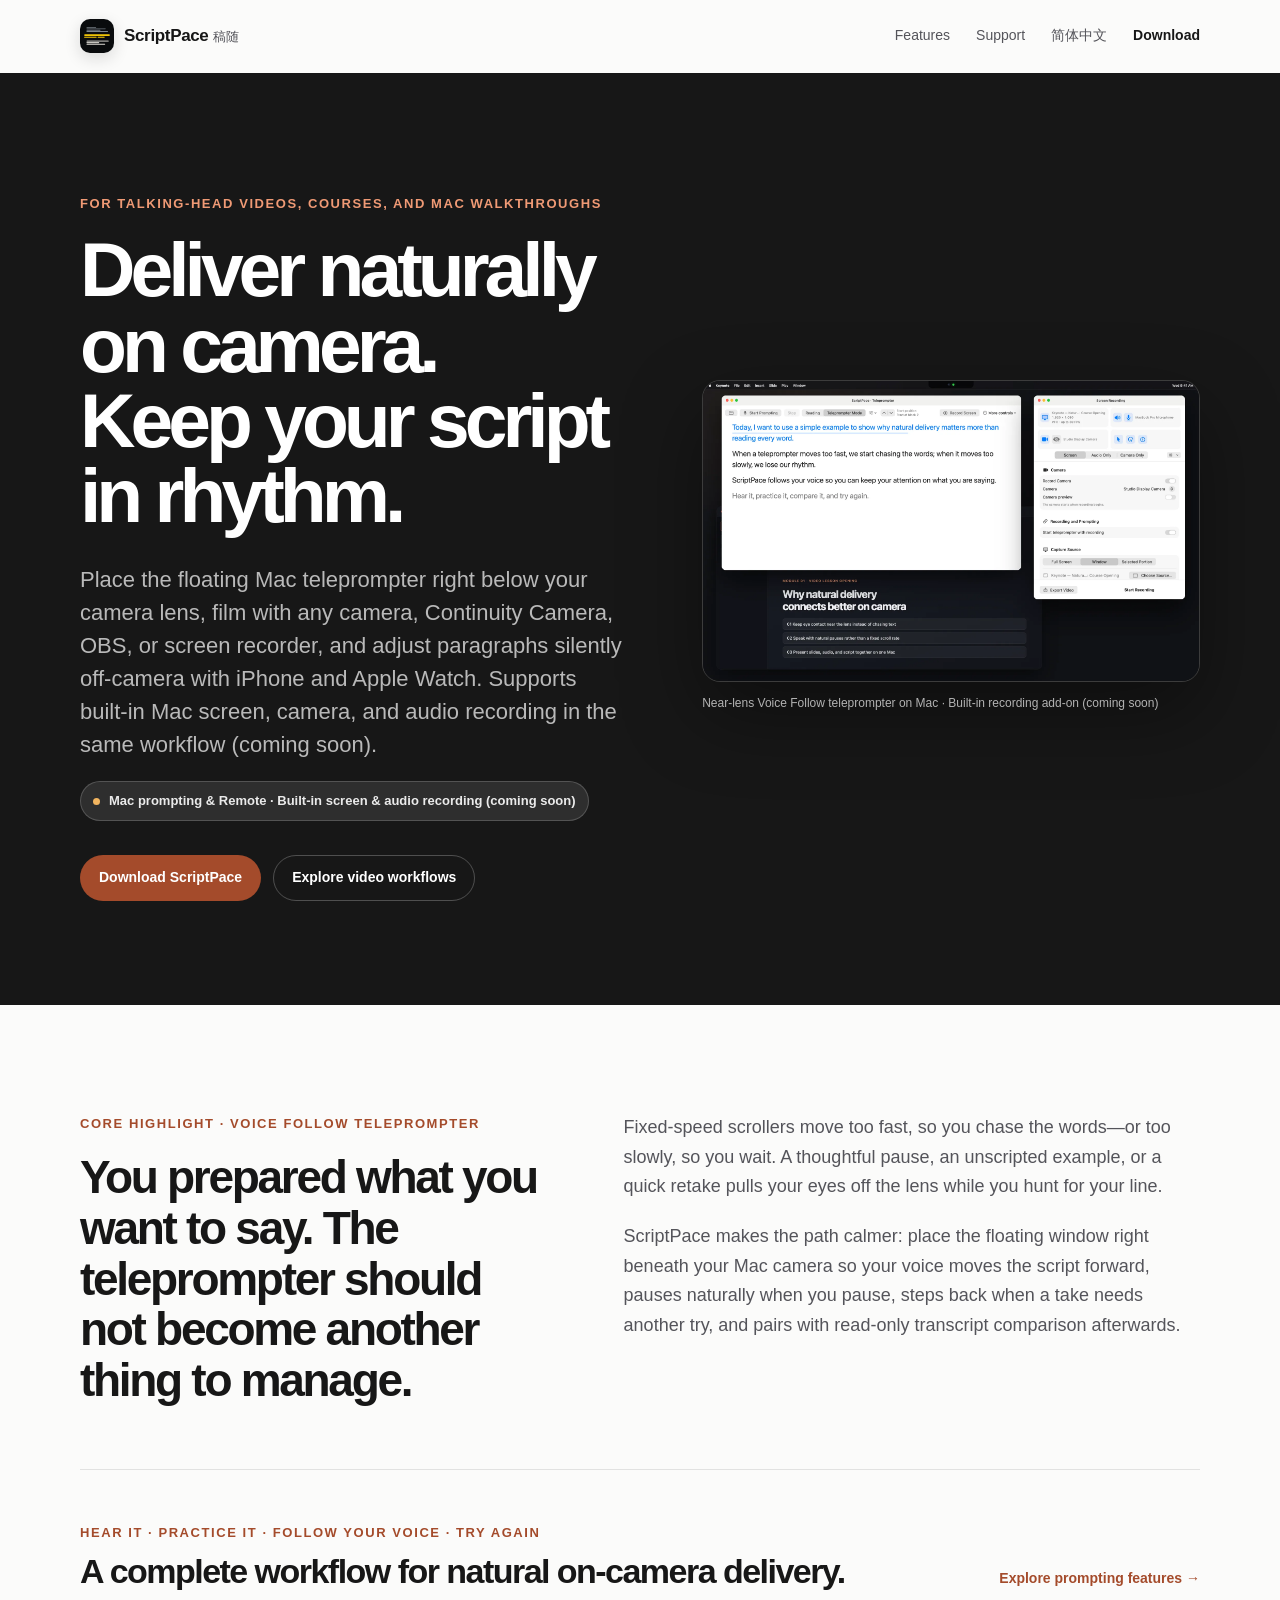
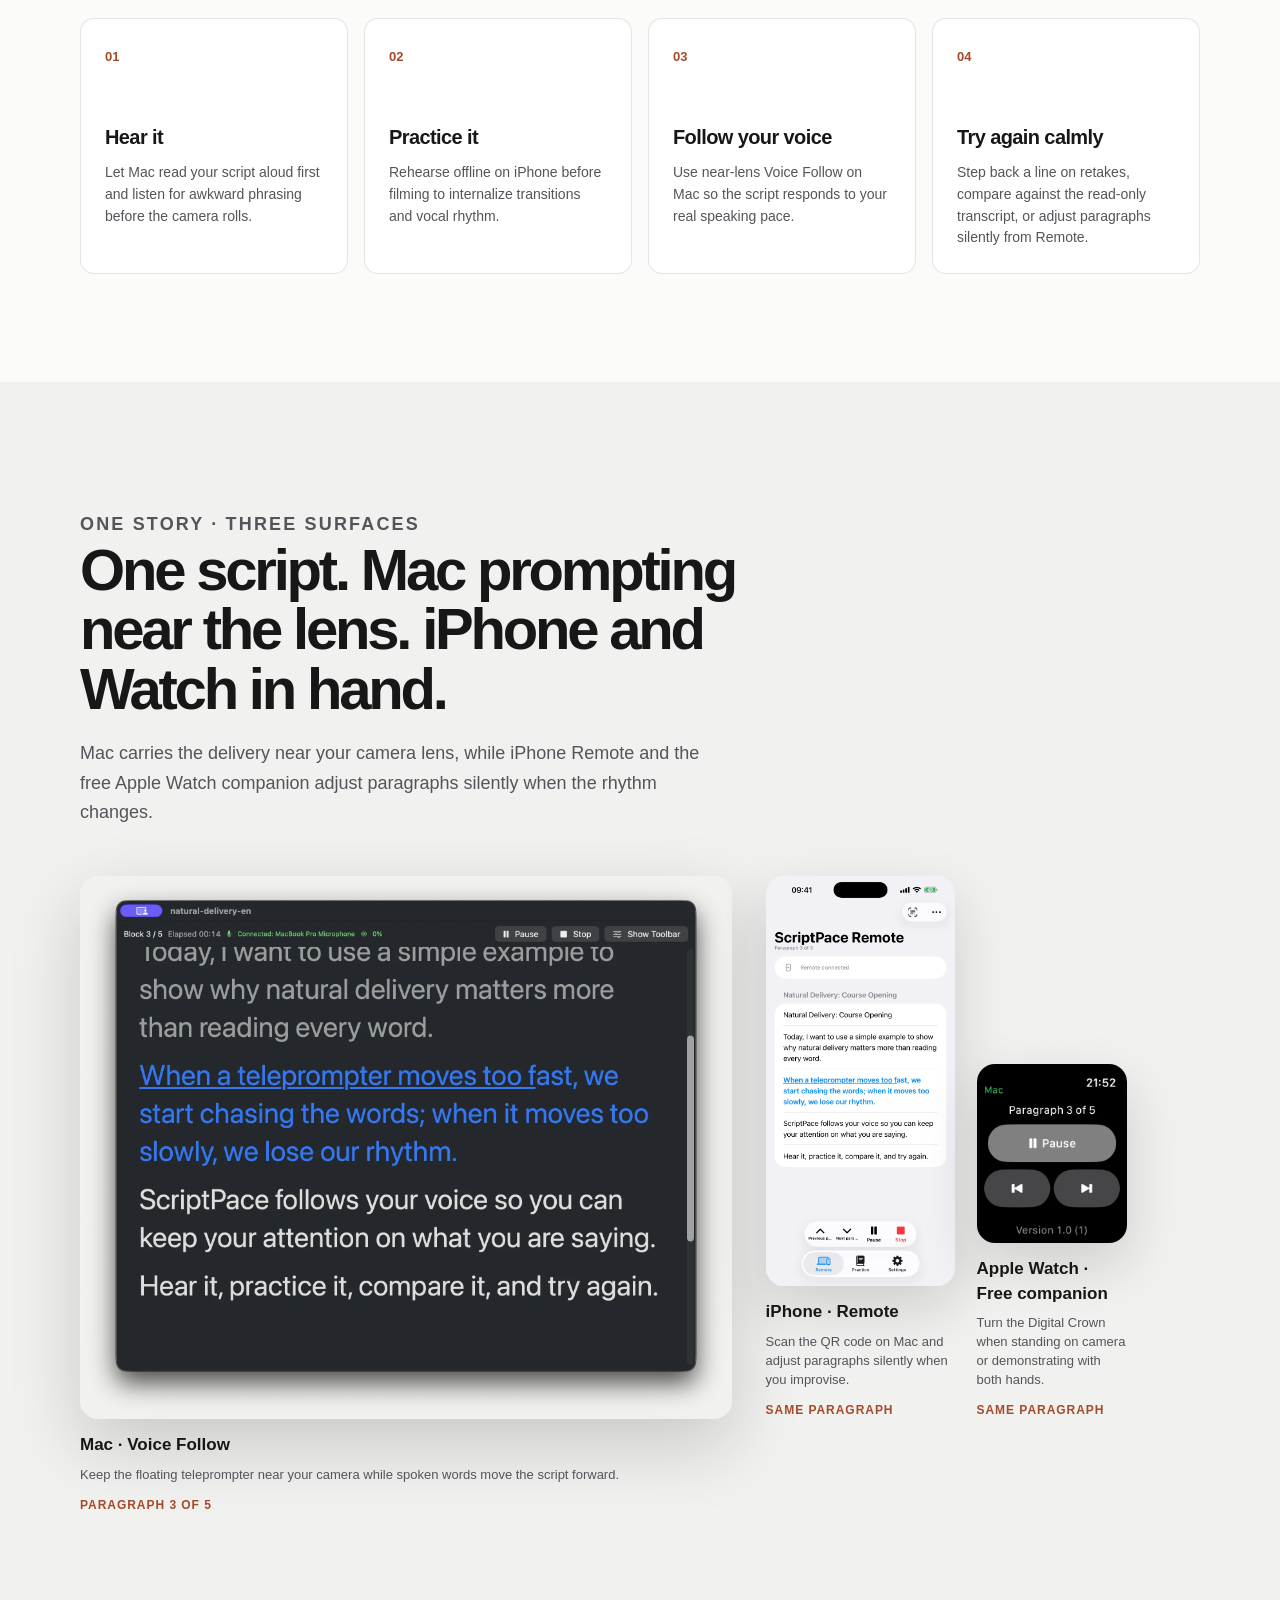
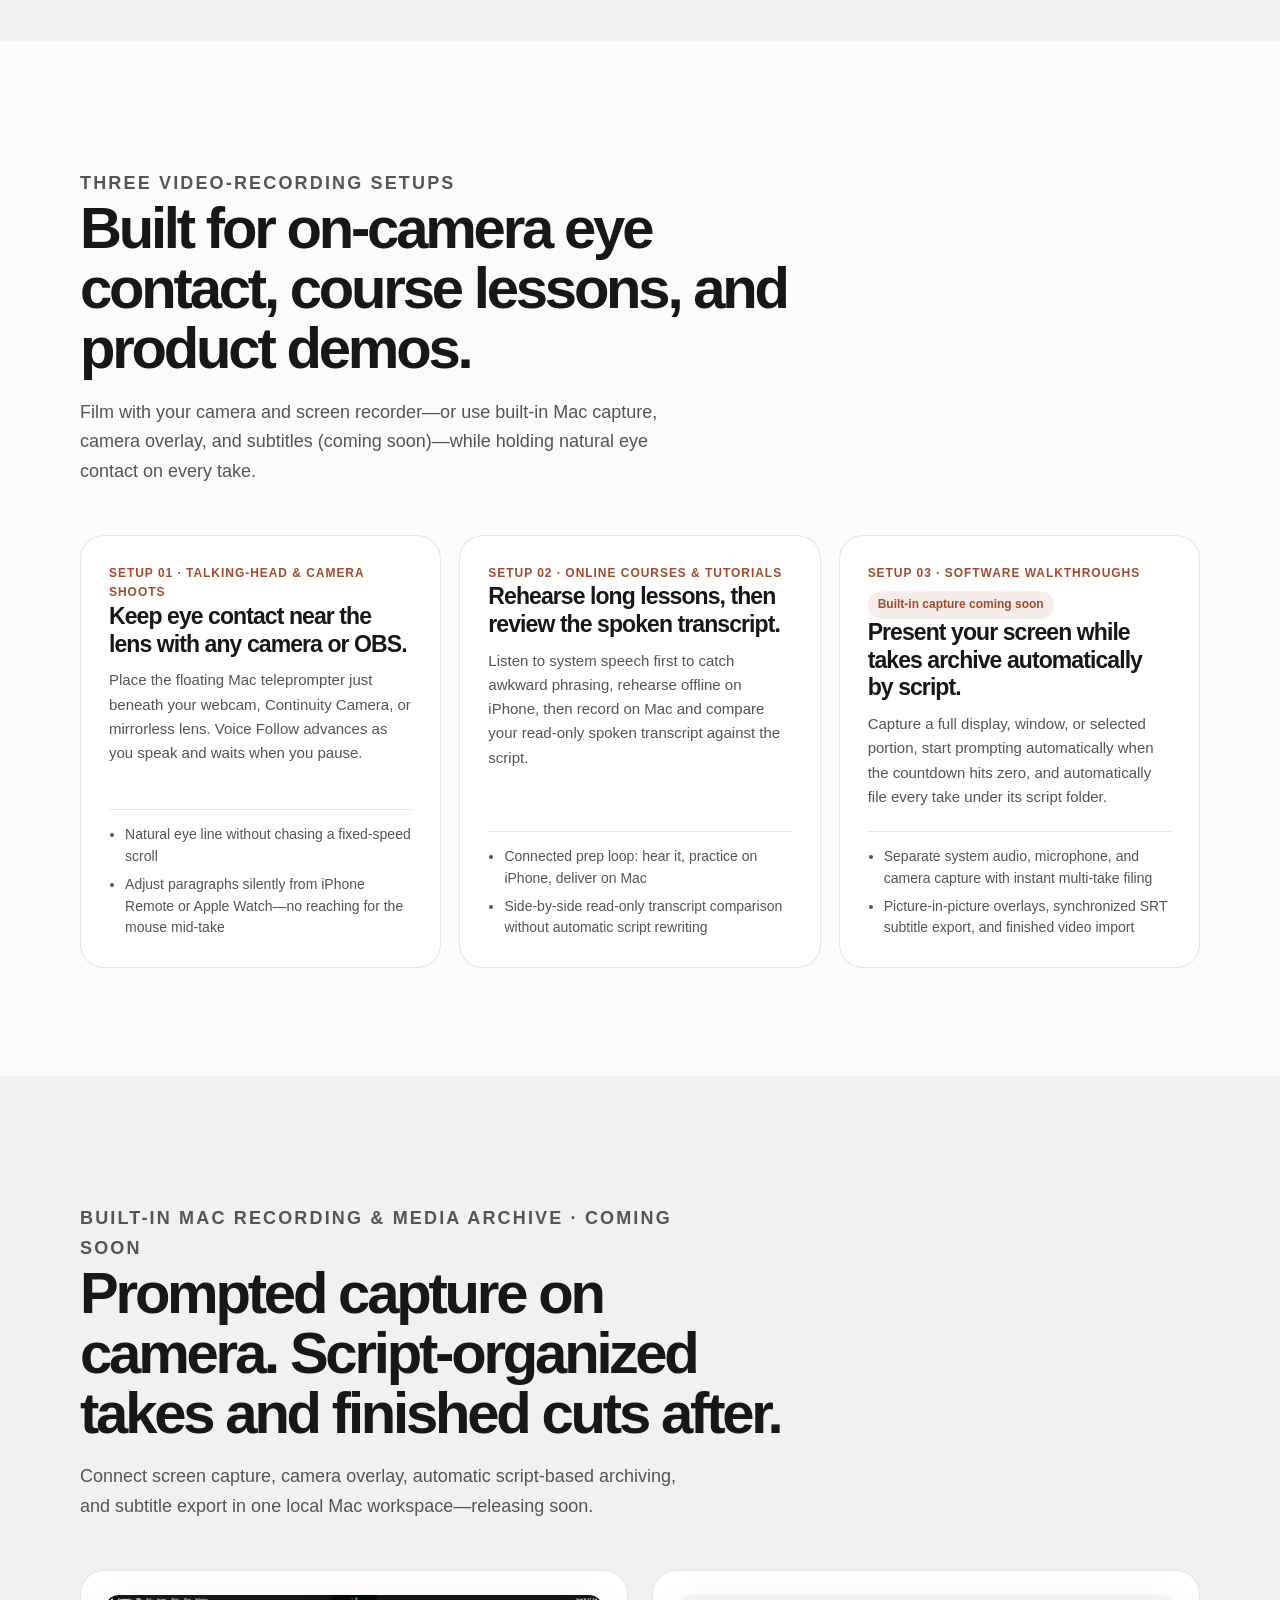
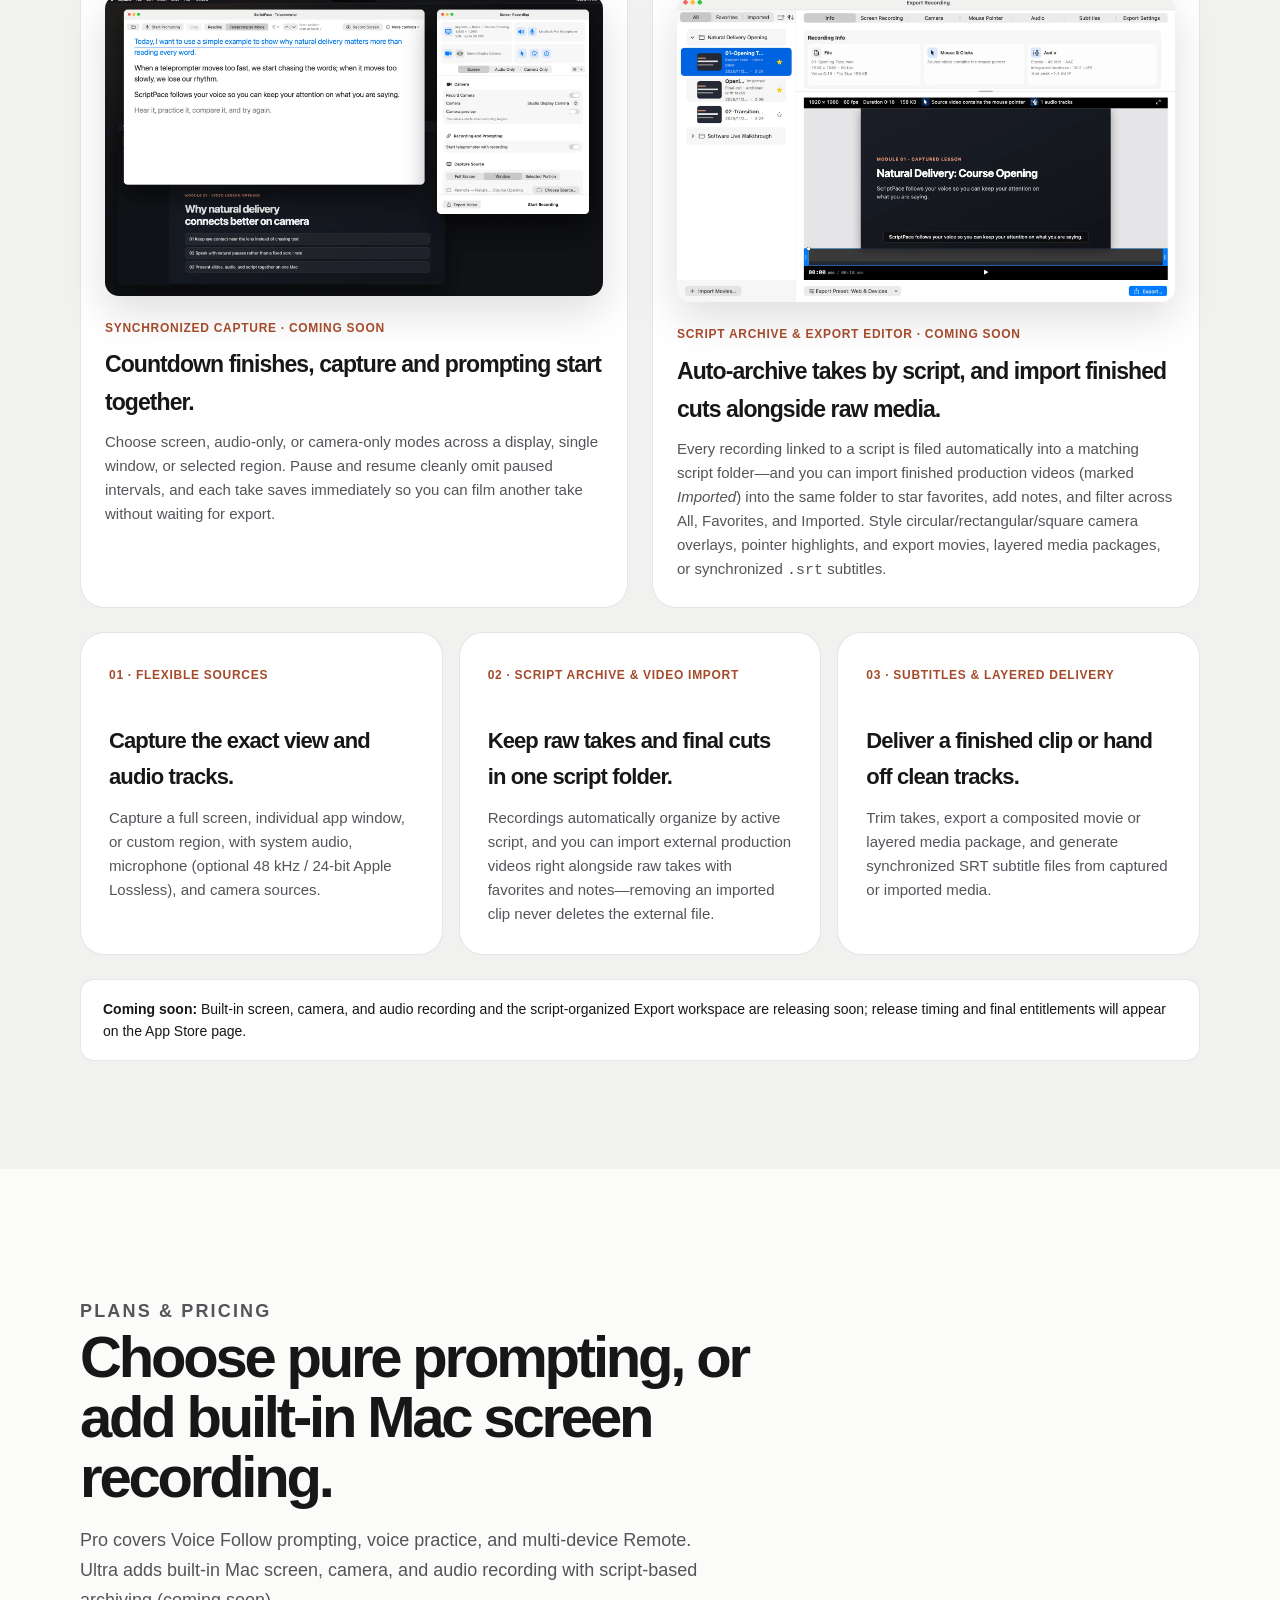
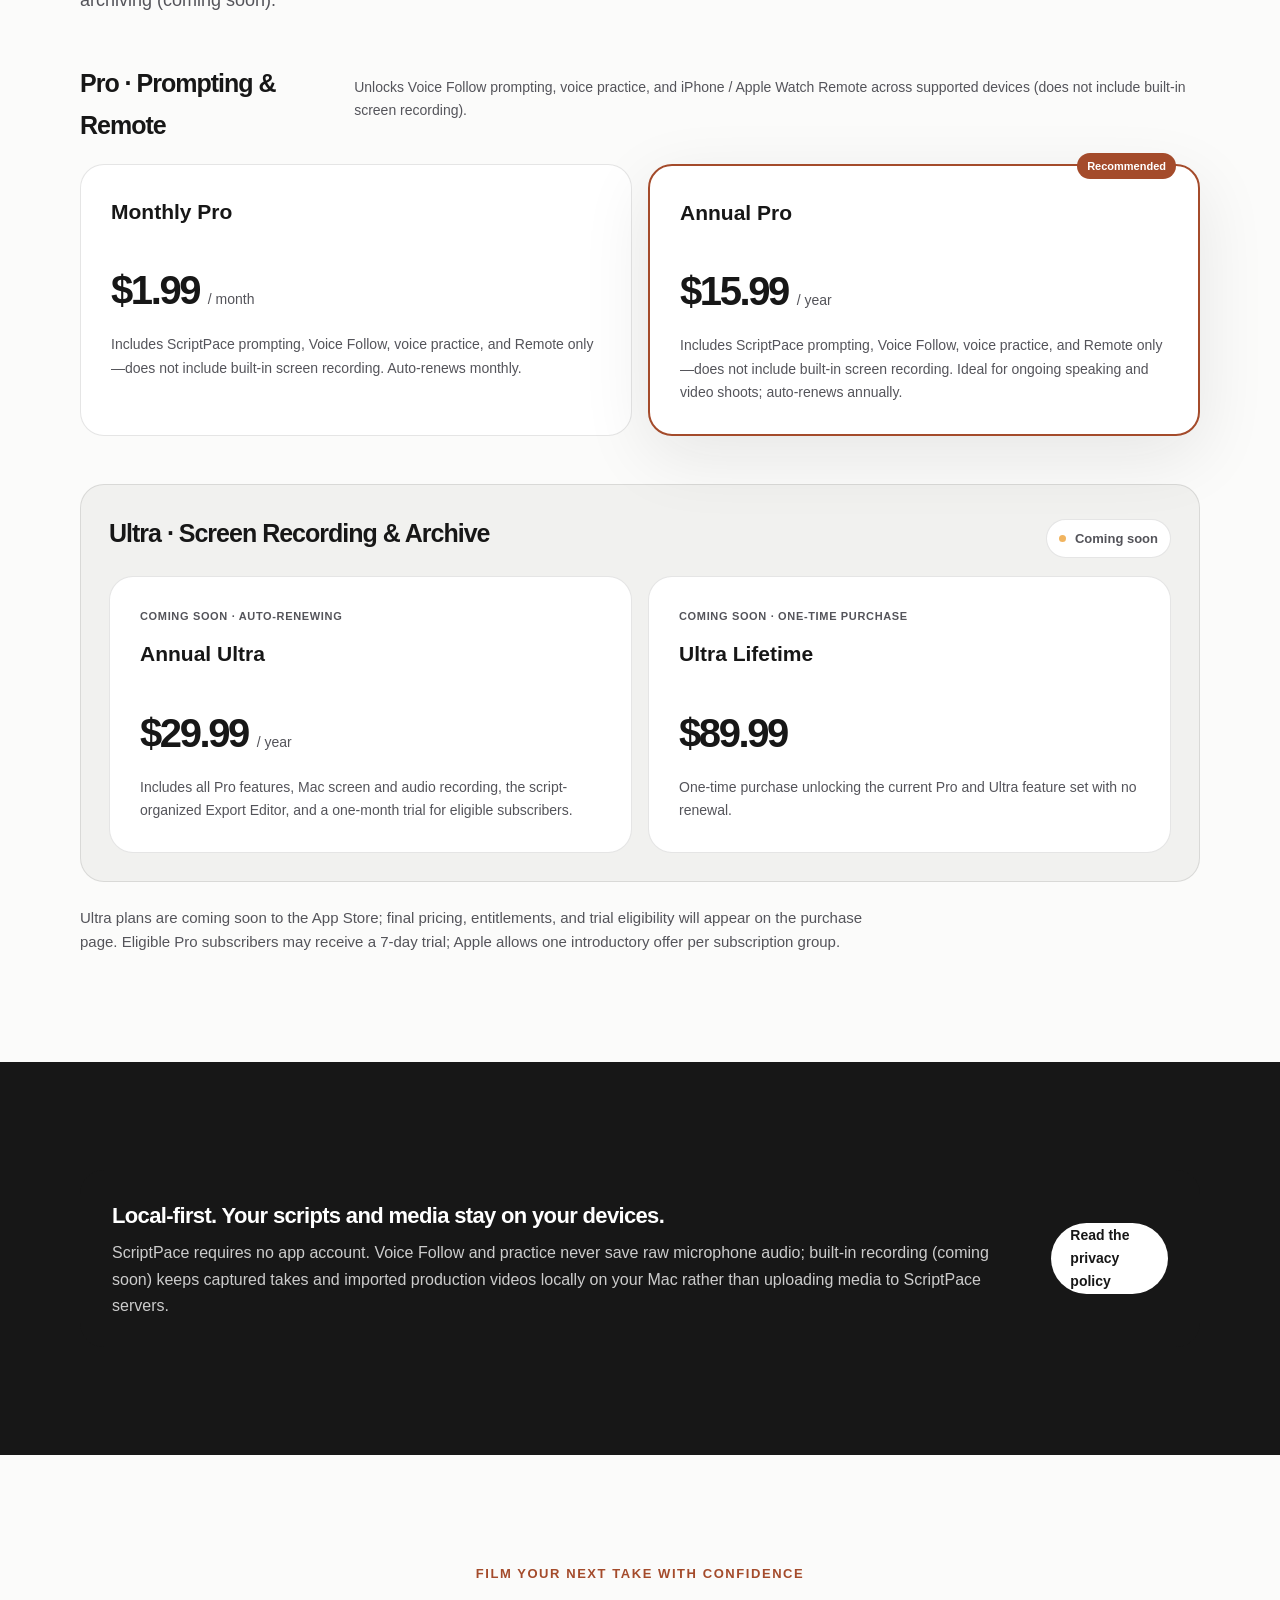
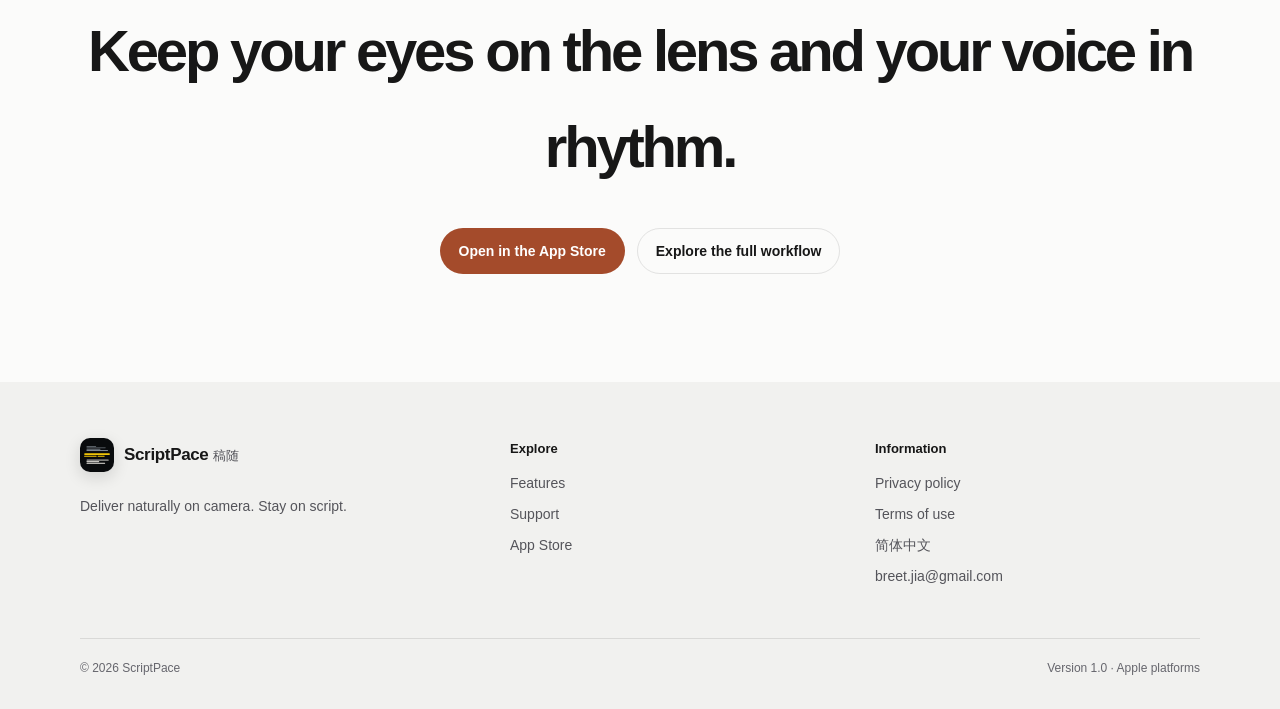
==== commit 375b265b: "feat: refactor bilingual site for video workflows, SEO, and teleprompter story - Add canonical, href" ====
--- a/en/index.html
+++ b/en/index.html
@@ -3,18 +3,65 @@
   <head>
     <meta charset="utf-8">
     <meta name="viewport" content="width=device-width, initial-scale=1">
-    <meta name="description" content="ScriptPace is a voice-following teleprompter that helps you deliver naturally on Mac, practice on iPhone, and control your place from iPhone or Apple Watch.">
-    <meta property="og:title" content="ScriptPace · Speak naturally. Stay on script.">
-    <meta property="og:description" content="Hear it, practice it, follow your voice, and deliver with more calm.">
+    <meta name="description" content="ScriptPace is a voice-following Mac teleprompter for talking-head video recording, online courses, and walkthroughs, with iPhone practice and Apple Watch Remote. Built-in Mac screen recording, automatic script-based archiving, production video import, and SRT subtitles are coming soon.">
+    <link rel="canonical" href="https://scriptpace.github.io/en/">
+    <link rel="alternate" hreflang="zh-Hans" href="https://scriptpace.github.io/zh-hans/">
+    <link rel="alternate" hreflang="en" href="https://scriptpace.github.io/en/">
+    <link rel="alternate" hreflang="x-default" href="https://scriptpace.github.io/">
+    <meta property="og:title" content="ScriptPace — Voice-Following Mac Teleprompter for Video &amp; Screen Recording">
+    <meta property="og:description" content="Deliver naturally on camera while your script follows your voice. Place the floating Mac teleprompter below your camera for any shoot—with built-in Mac screen, camera, and audio recording in the same workflow (coming soon).">
     <meta property="og:type" content="website">
-    <title>ScriptPace · Speak naturally. Stay on script.</title>
+    <meta property="og:url" content="https://scriptpace.github.io/en/">
+    <meta property="og:site_name" content="ScriptPace">
+    <meta property="og:locale" content="en_US">
+    <meta property="og:locale:alternate" content="zh_CN">
+    <meta property="og:image" content="https://scriptpace.github.io/assets/og/en/social-card.png">
+    <meta property="og:image:width" content="1200">
+    <meta property="og:image:height" content="630">
+    <meta property="og:image:alt" content="ScriptPace Mac voice-following teleprompter and screen recording workflow preview">
+    <meta name="twitter:card" content="summary_large_image">
+    <meta name="twitter:title" content="ScriptPace — Voice-Following Mac Teleprompter for Video &amp; Screen Recording">
+    <meta name="twitter:description" content="Keep natural eye contact near the lens with Voice Follow, iPhone &amp; Watch Remote, and upcoming Mac screen recording.">
+    <meta name="twitter:image" content="https://scriptpace.github.io/assets/og/en/social-card.png">
+    <title>ScriptPace — Voice-Following Mac Teleprompter for Video &amp; Screen Recording</title>
     <link rel="stylesheet" href="../assets/css/site.css">
+    <link rel="icon" type="image/png" href="../assets/brand/scriptpace-app-icon.png">
+    <script type="application/ld+json">
+      {
+        "@context": "https://schema.org",
+        "@type": "SoftwareApplication",
+        "name": "ScriptPace",
+        "applicationCategory": "VideoApplication",
+        "operatingSystem": "macOS, iOS, watchOS",
+        "inLanguage": "en",
+        "url": "https://scriptpace.github.io/en/",
+        "downloadUrl": "https://apps.apple.com/app/id6805241939",
+        "screenshot": "https://scriptpace.github.io/assets/screenshots/en/01-mac-voice-follow.png",
+        "description": "Local-first voice-following Mac teleprompter for talking-head videos, online courses, and software walkthroughs, with iPhone voice practice and a free Apple Watch Remote companion.",
+        "offers": [
+          {
+            "@type": "Offer",
+            "name": "Monthly Pro",
+            "price": "1.99",
+            "priceCurrency": "USD",
+            "availability": "https://schema.org/InStock"
+          },
+          {
+            "@type": "Offer",
+            "name": "Annual Pro",
+            "price": "15.99",
+            "priceCurrency": "USD",
+            "availability": "https://schema.org/InStock"
+          }
+        ]
+      }
+    </script>
   </head>
   <body data-locale="en">
     <a class="skip-link" href="#main-content">Skip to content</a>
     <header class="site-header">
       <div class="site-header__inner">
-        <a class="brand" href="index.html" aria-label="ScriptPace home"><img class="brand__icon" src="../assets/brand/scriptpace-app-icon.png" alt=""><span>ScriptPace <span class="brand__english">稿随</span></span></a>
+        <a class="brand" href="index.html"><img class="brand__icon" src="../assets/brand/scriptpace-app-icon.png" alt="" width="34" height="34"><span>ScriptPace <span class="brand__english">稿随</span></span></a>
         <nav class="site-nav" aria-label="Primary navigation"><a href="features.html">Features</a><a href="support.html">Support</a><a class="language-link" data-language-switch="zh-hans" href="../zh-hans/">简体中文</a><a class="site-nav__cta" data-app-store-link href="https://apps.apple.com/app/id6805241939">Download</a></nav>
         <button class="menu-toggle" type="button" aria-expanded="false" aria-controls="mobile-menu" data-menu-toggle><span class="sr-only">Open menu</span><svg viewBox="0 0 24 24" fill="none" stroke="currentColor" stroke-width="1.8" aria-hidden="true"><path d="M4 7h16M4 12h16M4 17h16"/></svg></button>
       </div>
@@ -22,47 +69,231 @@
     </header>
 
     <main id="main-content">
-      <section class="hero"><div class="container hero__grid"><div><p class="eyebrow">ScriptPace · 稿随</p><h1>Speak naturally.<br>Stay on script.</h1><p class="hero__lead">Let your voice move the script. Hear it first, practice it, and keep your attention on what you are saying.</p><div class="hero__actions"><a class="button button--primary" data-app-store-link href="https://apps.apple.com/app/id6805241939">Download on the App Store</a><a class="button button--secondary" href="features.html">See how it works</a></div></div><div class="hero__visual" aria-label="Mac teleprompter illustration"><div class="hero__glow" aria-hidden="true"></div><div class="hero__card"><div class="hero__card-bar"><span>Natural Delivery: Course Opening</span><span>Voice Follow</span></div><p class="hero__script">When a teleprompter moves too fast, we start <span>chasing the words</span>; when it moves too slowly, we lose our rhythm.</p><span class="hero__status">Paragraph 3 · Voice Follow</span></div></div></div></section>
-
-      <section class="section"><div class="container story"><p class="story__quote">You prepared what you want to say. The teleprompter should not become another thing to manage.</p><div class="story__copy"><p>It scrolls too fast, so you chase the words. It scrolls too slowly, so you wait. A pause, a lost line, or another take can pull your attention away from the message.</p><p>ScriptPace makes the path calmer: let your voice move the script, step back when a take needs another try, and keep going when the rhythm changes.</p></div></div></section>
-
-      <section class="section section--soft"><div class="container"><div class="section__heading"><p class="eyebrow">Hear it · Practice it · Try again</p><h2>A complete workflow for natural delivery.</h2><p>Start by finding the rhythm of the script. Then practice at your pace and stay with the message when recording begins.</p></div><div class="workflow-grid"><article class="workflow-card"><span class="workflow-card__number">01</span><h3>Hear it</h3><p>Let Mac read the script aloud and listen for its natural rhythm.</p></article><article class="workflow-card"><span class="workflow-card__number">02</span><h3>Practice it</h3><p>Practice on iPhone before recording and become familiar with each paragraph.</p></article><article class="workflow-card"><span class="workflow-card__number">03</span><h3>Follow your voice</h3><p>Use Voice Follow on Mac so the script responds to your natural pace.</p></article><article class="workflow-card"><span class="workflow-card__number">04</span><h3>Try again calmly</h3><p>Move back when a take needs another try, or adjust your place from Remote.</p></article></div></div></section>
-
-      <section class="section"><div class="container"><div class="section__heading"><p class="eyebrow">One product, three natural companions</p><h2>Mac is where you deliver. iPhone and Watch keep control close.</h2></div><div class="device-grid"><article class="device-card"><span class="device-card__label">Mac</span><h3>Keep the script in view</h3><p>A floating teleprompter, system speech, and Voice Follow keep your attention on delivery.</p></article><article class="device-card"><span class="device-card__label">iPhone</span><h3>Practice and Remote</h3><p>Scan to connect to Mac and adjust your paragraph during practice or recording without breaking flow.</p></article><article class="device-card"><span class="device-card__label">Apple Watch</span><h3>Control at a glance</h3><p>When iPhone is out of reach, use the Digital Crown or paragraph controls. Watch is a free companion.</p></article></div></div></section>
-
-      <section class="section section--soft">
-        <div class="container">
-          <div class="section__heading">
-            <p class="eyebrow">One story, three surfaces</p>
-            <h2>Same script. Same paragraph. Working together.</h2>
-            <p>Mac carries the delivery. iPhone and Apple Watch stay close as companion controls. Each frame below shows the same English script at paragraph 3 of 5.</p>
-          </div>
-          <div class="screenshot-story" aria-label="ScriptPace English synchronized third-paragraph workflow">
+      <section class="hero">
+        <div class="container hero__grid">
+          <div>
+            <p class="eyebrow">For talking-head videos, courses, and Mac walkthroughs</p>
+            <h1>Deliver naturally on camera.<br>Keep your script in rhythm.</h1>
+            <p class="hero__lead">Place the floating Mac teleprompter right below your camera lens, film with any camera, Continuity Camera, OBS, or screen recorder, and adjust paragraphs silently off-camera with iPhone and Apple Watch. Supports built-in Mac screen, camera, and audio recording in the same workflow (coming soon).</p>
+            <p class="release-pill"><span aria-hidden="true"></span>Mac prompting &amp; Remote · Built-in screen &amp; audio recording (coming soon)</p>
+            <div class="hero__actions">
+              <a class="button button--primary" data-app-store-link href="https://apps.apple.com/app/id6805241939">Download ScriptPace</a>
+              <a class="button button--secondary" href="#scenarios">Explore video workflows</a>
+            </div>
+          </div>
+          <figure class="hero__visual hero__visual--product">
+            <picture>
+              <source srcset="../assets/screenshots/en/06-mac-prompter-recording.webp" type="image/webp">
+              <img class="hero__product-image" src="../assets/screenshots/en/06-mac-prompter-recording.png" alt="Mac desktop showing a dark presentation slide behind the daytime floating ScriptPace voice-following teleprompter and docked Screen Recording setup panel" width="1920" height="1160" fetchpriority="high" decoding="async">
+            </picture>
+            <figcaption class="hero__product-caption">Near-lens Voice Follow teleprompter on Mac · Built-in recording add-on (coming soon)</figcaption>
+          </figure>
+        </div>
+      </section>
+
+      <section class="section" id="teleprompter">
+        <div class="container">
+          <div class="story">
+            <div>
+              <p class="eyebrow">Core highlight · Voice Follow teleprompter</p>
+              <h2 class="story__quote">You prepared what you want to say. The teleprompter should not become another thing to manage.</h2>
+            </div>
+            <div class="story__copy">
+              <p>Fixed-speed scrollers move too fast, so you chase the words—or too slowly, so you wait. A thoughtful pause, an unscripted example, or a quick retake pulls your eyes off the lens while you hunt for your line.</p>
+              <p>ScriptPace makes the path calmer: place the floating window right beneath your Mac camera so your voice moves the script forward, pauses naturally when you pause, steps back when a take needs another try, and pairs with read-only transcript comparison afterwards.</p>
+            </div>
+          </div>
+          <div class="teleprompter-steps">
+            <div class="teleprompter-steps__header">
+              <div>
+                <p class="eyebrow">Hear it · Practice it · Follow your voice · Try again</p>
+                <h3>A complete workflow for natural on-camera delivery.</h3>
+              </div>
+              <a class="text-link" href="features.html#rehearsal">Explore prompting features →</a>
+            </div>
+            <div class="workflow-grid">
+              <article class="workflow-card"><span class="workflow-card__number">01</span><h3>Hear it</h3><p>Let Mac read your script aloud first and listen for awkward phrasing before the camera rolls.</p></article>
+              <article class="workflow-card"><span class="workflow-card__number">02</span><h3>Practice it</h3><p>Rehearse offline on iPhone before filming to internalize transitions and vocal rhythm.</p></article>
+              <article class="workflow-card"><span class="workflow-card__number">03</span><h3>Follow your voice</h3><p>Use near-lens Voice Follow on Mac so the script responds to your real speaking pace.</p></article>
+              <article class="workflow-card"><span class="workflow-card__number">04</span><h3>Try again calmly</h3><p>Step back a line on retakes, compare against the read-only transcript, or adjust paragraphs silently from Remote.</p></article>
+            </div>
+          </div>
+        </div>
+      </section>
+
+      <section class="section section--soft" id="pro">
+        <div class="container">
+          <div class="section__heading">
+            <p class="eyebrow">One story · Three surfaces</p>
+            <h2>One script. Mac prompting near the lens. iPhone and Watch in hand.</h2>
+            <p>Mac carries the delivery near your camera lens, while iPhone Remote and the free Apple Watch companion adjust paragraphs silently when the rhythm changes.</p>
+          </div>
+          <div class="screenshot-story" aria-label="ScriptPace English synchronized third-paragraph video workflow">
             <figure class="screenshot-card screenshot-story__mac">
-              <img src="../assets/screenshots/en/01-mac-voice-follow.png" alt="Mac teleprompter showing the English script at paragraph 3 of 5 with Voice Follow active" loading="lazy">
-              <figcaption class="screenshot-story__caption"><strong>Mac · Voice Follow</strong>Mac is the main delivery surface: the script follows your voice and keeps the current paragraph in view.<span>Paragraph 3 of 5</span></figcaption>
+              <picture>
+                <source srcset="../assets/screenshots/en/01-mac-voice-follow.webp" type="image/webp">
+                <img src="../assets/screenshots/en/01-mac-voice-follow.png" alt="Mac teleprompter showing the English course script at paragraph 3 of 5 with Voice Follow active" width="2024" height="1688" loading="lazy" decoding="async">
+              </picture>
+              <figcaption class="screenshot-story__caption"><strong>Mac · Voice Follow</strong>Keep the floating teleprompter near your camera while spoken words move the script forward.<span>Paragraph 3 of 5</span></figcaption>
             </figure>
             <div class="screenshot-story__companion">
               <figure class="screenshot-card">
-                <img src="../assets/screenshots/en/01-iphone-remote-paragraph-3.png" alt="iPhone Remote showing the same English script at paragraph 3 of 5 and connected to Mac" loading="lazy">
-                <figcaption class="screenshot-story__caption"><strong>iPhone · Remote</strong>Scan to connect and adjust your place when the rhythm changes.<span>Same paragraph</span></figcaption>
+                <picture>
+                  <source srcset="../assets/screenshots/en/01-iphone-remote-paragraph-3.webp" type="image/webp">
+                  <img src="../assets/screenshots/en/01-iphone-remote-paragraph-3.png" alt="iPhone Remote showing the same English script at paragraph 3 of 5 and connected to Mac" width="1320" height="2868" loading="lazy" decoding="async">
+                </picture>
+                <figcaption class="screenshot-story__caption"><strong>iPhone · Remote</strong>Scan the QR code on Mac and adjust paragraphs silently when you improvise.<span>Same paragraph</span></figcaption>
               </figure>
               <figure class="screenshot-card screenshot-card--watch">
-                <img src="../assets/screenshots/en/03-watch-remote-paragraph-3.png" alt="Apple Watch showing Mac control for the same English script at paragraph 3 of 5" loading="lazy">
-                <figcaption class="screenshot-story__caption"><strong>Watch · Control</strong>Use the Digital Crown or paragraph controls when iPhone is out of reach.<span>Same paragraph</span></figcaption>
-              </figure>
-            </div>
-          </div>
-        </div>
-      </section>
-
-      <section class="section"><div class="container"><div class="section__heading"><p class="eyebrow">ScriptPace Pro</p><h2>From short projects to regular practice.</h2><p>Mac, iPhone, and Apple Watch are free to download. One Pro purchase works across supported Apple platforms.</p></div><div class="pricing-grid"><article class="price-card"><h3>Monthly Pro</h3><div class="price-card__price">$1.99 <small>/ month</small></div><p>For short projects and flexible use. Auto-renewing, month to month.</p></article><article class="price-card price-card--featured"><span class="price-card__badge">Recommended</span><h3>Annual Pro</h3><div class="price-card__price">$15.99 <small>/ year</small></div><p>For regular practice, teaching, and creation, with a lower effective monthly cost.</p></article><article class="price-card"><h3>Founder Lifetime</h3><div class="price-card__price">$45.99</div><p>One purchase permanently unlocks the current ScriptPace Pro product line.</p></article></div></div></section>
-
-      <section class="section section--dark"><div class="container"><div class="privacy-strip"><div><h3>Designed for focus, and restrained by privacy.</h3><p>No application account. No stored raw microphone audio. Local-first processing where supported.</p></div><a class="button button--light" href="privacy.html">Read the privacy policy</a></div></div></section>
-      <section class="section"><div class="container" style="text-align:center"><p class="eyebrow">Ready for your next take</p><h2 style="margin:0;font-size:clamp(34px,5vw,58px);letter-spacing:-.055em">Let ScriptPace follow your voice.</h2><div class="hero__actions" style="justify-content:center"><a class="button button--primary" data-app-store-link href="https://apps.apple.com/app/id6805241939">Download on the App Store</a><a class="button button--secondary" href="support.html">Get support</a></div></div></section>
+                <picture>
+                  <source srcset="../assets/screenshots/en/03-watch-remote-paragraph-3.webp" type="image/webp">
+                  <img src="../assets/screenshots/en/03-watch-remote-paragraph-3.png" alt="Apple Watch showing Mac control for the same English script at paragraph 3 of 5" width="416" height="496" loading="lazy" decoding="async">
+                </picture>
+                <figcaption class="screenshot-story__caption"><strong>Apple Watch · Free companion</strong>Turn the Digital Crown when standing on camera or demonstrating with both hands.<span>Same paragraph</span></figcaption>
+              </figure>
+            </div>
+          </div>
+        </div>
+      </section>
+
+      <section class="section" id="scenarios">
+        <div class="container">
+          <div class="section__heading">
+            <p class="eyebrow">Three video-recording setups</p>
+            <h2>Built for on-camera eye contact, course lessons, and product demos.</h2>
+            <p>Film with your camera and screen recorder—or use built-in Mac capture, camera overlay, and subtitles (coming soon)—while holding natural eye contact on every take.</p>
+          </div>
+          <div class="scenario-grid">
+            <article class="scenario-card">
+              <div>
+                <div class="scenario-card__meta">
+                  <span class="scenario-card__tag">Setup 01 · Talking-head &amp; camera shoots</span>
+                </div>
+                <h3>Keep eye contact near the lens with any camera or OBS.</h3>
+                <p>Place the floating Mac teleprompter just beneath your webcam, Continuity Camera, or mirrorless lens. Voice Follow advances as you speak and waits when you pause.</p>
+              </div>
+              <ul class="scenario-card__points">
+                <li>Natural eye line without chasing a fixed-speed scroll</li>
+                <li>Adjust paragraphs silently from iPhone Remote or Apple Watch—no reaching for the mouse mid-take</li>
+              </ul>
+            </article>
+            <article class="scenario-card">
+              <div>
+                <div class="scenario-card__meta">
+                  <span class="scenario-card__tag">Setup 02 · Online courses &amp; tutorials</span>
+                </div>
+                <h3>Rehearse long lessons, then review the spoken transcript.</h3>
+                <p>Listen to system speech first to catch awkward phrasing, rehearse offline on iPhone, then record on Mac and compare your read-only spoken transcript against the script.</p>
+              </div>
+              <ul class="scenario-card__points">
+                <li>Connected prep loop: hear it, practice on iPhone, deliver on Mac</li>
+                <li>Side-by-side read-only transcript comparison without automatic script rewriting</li>
+              </ul>
+            </article>
+            <article class="scenario-card">
+              <div>
+                <div class="scenario-card__meta">
+                  <span class="scenario-card__tag">Setup 03 · Software walkthroughs</span>
+                  <span class="scenario-card__badge scenario-card__badge--soon">Built-in capture coming soon</span>
+                </div>
+                <h3>Present your screen while takes archive automatically by script.</h3>
+                <p>Capture a full display, window, or selected portion, start prompting automatically when the countdown hits zero, and automatically file every take under its script folder.</p>
+              </div>
+              <ul class="scenario-card__points">
+                <li>Separate system audio, microphone, and camera capture with instant multi-take filing</li>
+                <li>Picture-in-picture overlays, synchronized SRT subtitle export, and finished video import</li>
+              </ul>
+            </article>
+          </div>
+        </div>
+      </section>
+
+      <section class="section section--soft" id="recording">
+        <div class="container">
+          <div class="section__heading">
+            <p class="eyebrow">Built-in Mac recording &amp; media archive · Coming soon</p>
+            <h2>Prompted capture on camera. Script-organized takes and finished cuts after.</h2>
+            <p>Connect screen capture, camera overlay, automatic script-based archiving, and subtitle export in one local Mac workspace—releasing soon.</p>
+          </div>
+          <div class="recording-showcase">
+            <article class="recording-panel-card">
+              <figure>
+                <picture>
+                  <source srcset="../assets/screenshots/en/06-mac-prompter-recording.webp" type="image/webp">
+                  <img src="../assets/screenshots/en/06-mac-prompter-recording.png" alt="Daytime ScriptPace docked Screen Recording setup panel next to the floating Mac teleprompter over a dark presentation slide" width="1920" height="1160" loading="lazy" decoding="async">
+                </picture>
+              </figure>
+              <div>
+                <span class="recording-card__index">Synchronized capture · Coming soon</span>
+                <h3>Countdown finishes, capture and prompting start together.</h3>
+                <p>Choose screen, audio-only, or camera-only modes across a display, single window, or selected region. Pause and resume cleanly omit paused intervals, and each take saves immediately so you can film another take without waiting for export.</p>
+              </div>
+            </article>
+            <article class="recording-panel-card">
+              <figure>
+                <picture>
+                  <source srcset="../assets/screenshots/en/07-mac-export-editor.webp" type="image/webp">
+                  <img src="../assets/screenshots/en/07-mac-export-editor.png" alt="Daytime ScriptPace Export Recording workspace showing script-linked archive folders, raw takes, an imported production clip badge, All/Favorites/Imported filters, and non-destructive camera and subtitle tabs" width="1890" height="1167" loading="lazy" decoding="async">
+                </picture>
+              </figure>
+              <div>
+                <span class="recording-card__index">Script archive &amp; Export Editor · Coming soon</span>
+                <h3>Auto-archive takes by script, and import finished cuts alongside raw media.</h3>
+                <p>Every recording linked to a script is filed automatically into a matching script folder—and you can import finished production videos (marked <em>Imported</em>) into the same folder to star favorites, add notes, and filter across All, Favorites, and Imported. Style circular/rectangular/square camera overlays, pointer highlights, and export movies, layered media packages, or synchronized <code>.srt</code> subtitles.</p>
+              </div>
+            </article>
+          </div>
+          <div class="recording-grid">
+            <article class="recording-card"><span class="recording-card__index">01 · Flexible sources</span><h3>Capture the exact view and audio tracks.</h3><p>Capture a full screen, individual app window, or custom region, with system audio, microphone (optional 48 kHz / 24-bit Apple Lossless), and camera sources.</p></article>
+            <article class="recording-card"><span class="recording-card__index">02 · Script archive &amp; video import</span><h3>Keep raw takes and final cuts in one script folder.</h3><p>Recordings automatically organize by active script, and you can import external production videos right alongside raw takes with favorites and notes—removing an imported clip never deletes the external file.</p></article>
+            <article class="recording-card"><span class="recording-card__index">03 · Subtitles &amp; layered delivery</span><h3>Deliver a finished clip or hand off clean tracks.</h3><p>Trim takes, export a composited movie or layered media package, and generate synchronized SRT subtitle files from captured or imported media.</p></article>
+          </div>
+          <p class="release-note"><strong>Coming soon:</strong> Built-in screen, camera, and audio recording and the script-organized Export workspace are releasing soon; release timing and final entitlements will appear on the App Store page.</p>
+        </div>
+      </section>
+
+      <section class="section" id="plans">
+        <div class="container">
+          <div class="section__heading">
+            <p class="eyebrow">Plans &amp; pricing</p>
+            <h2>Choose pure prompting, or add built-in Mac screen recording.</h2>
+            <p>Pro covers Voice Follow prompting, voice practice, and multi-device Remote. Ultra adds built-in Mac screen, camera, and audio recording with script-based archiving (coming soon).</p>
+          </div>
+          <div class="plan-group">
+            <div class="plan-group__heading"><h3>Pro · Prompting &amp; Remote</h3><p>Unlocks Voice Follow prompting, voice practice, and iPhone / Apple Watch Remote across supported devices (does not include built-in screen recording).</p></div>
+            <div class="pricing-grid pricing-grid--two">
+              <article class="price-card"><h3>Monthly Pro</h3><div class="price-card__price">$1.99 <small>/ month</small></div><p>Includes ScriptPace prompting, Voice Follow, voice practice, and Remote only—does not include built-in screen recording. Auto-renews monthly.</p></article>
+              <article class="price-card price-card--featured"><span class="price-card__badge">Recommended</span><h3>Annual Pro</h3><div class="price-card__price">$15.99 <small>/ year</small></div><p>Includes ScriptPace prompting, Voice Follow, voice practice, and Remote only—does not include built-in screen recording. Ideal for ongoing speaking and video shoots; auto-renews annually.</p></article>
+            </div>
+          </div>
+          <div class="plan-group plan-group--future">
+            <div class="plan-group__heading"><h3>Ultra · Screen Recording &amp; Archive</h3><span class="release-pill release-pill--light"><span aria-hidden="true"></span>Coming soon</span></div>
+            <div class="pricing-grid pricing-grid--two">
+              <article class="price-card"><p class="price-card__status">Coming soon · Auto-renewing</p><h3>Annual Ultra</h3><div class="price-card__price">$29.99 <small>/ year</small></div><p>Includes all Pro features, Mac screen and audio recording, the script-organized Export Editor, and a one-month trial for eligible subscribers.</p></article>
+              <article class="price-card"><p class="price-card__status">Coming soon · One-time purchase</p><h3>Ultra Lifetime</h3><div class="price-card__price">$89.99</div><p>One-time purchase unlocking the current Pro and Ultra feature set with no renewal.</p></article>
+            </div>
+          </div>
+          <p class="pricing-note">Ultra plans are coming soon to the App Store; final pricing, entitlements, and trial eligibility will appear on the purchase page. Eligible Pro subscribers may receive a 7-day trial; Apple allows one introductory offer per subscription group.</p>
+        </div>
+      </section>
+
+      <section class="section section--dark">
+        <div class="container"><div class="privacy-strip">
+          <div><h3>Local-first. Your scripts and media stay on your devices.</h3><p>ScriptPace requires no app account. Voice Follow and practice never save raw microphone audio; built-in recording (coming soon) keeps captured takes and imported production videos locally on your Mac rather than uploading media to ScriptPace servers.</p></div>
+          <a class="button button--light" href="privacy.html">Read the privacy policy</a>
+        </div></div>
+      </section>
+
+      <section class="section">
+        <div class="container" style="text-align:center">
+          <p class="eyebrow">Film your next take with confidence</p>
+          <h2 style="margin:0;font-size:clamp(34px,5vw,58px);letter-spacing:-.055em">Keep your eyes on the lens and your voice in rhythm.</h2>
+          <div class="hero__actions" style="justify-content:center"><a class="button button--primary" data-app-store-link href="https://apps.apple.com/app/id6805241939">Open in the App Store</a><a class="button button--secondary" href="features.html">Explore the full workflow</a></div>
+        </div>
+      </section>
     </main>
 
-    <footer class="site-footer"><div class="site-footer__inner"><div class="site-footer__brand"><a class="brand" href="index.html"><img class="brand__icon" src="../assets/brand/scriptpace-app-icon.png" alt=""><span>ScriptPace <span class="brand__english">稿随</span></span></a><p>Speak naturally. Stay on script.</p></div><div><p class="site-footer__heading">Explore</p><div class="site-footer__links"><a href="features.html">Features</a><a href="support.html">Support</a><a data-app-store-link href="https://apps.apple.com/app/id6805241939">App Store</a></div></div><div><p class="site-footer__heading">Information</p><div class="site-footer__links"><a href="privacy.html">Privacy policy</a><a href="terms.html">Terms of use</a><a data-language-switch="zh-hans" href="../zh-hans/">简体中文</a><a data-support-email href="support.html#contact">Support email</a></div></div></div><div class="site-footer__inner site-footer__bottom"><span>© <span data-current-year>2026</span> ScriptPace</span><span>Version 1.0 · Apple platforms</span></div></footer>
+    <footer class="site-footer"><div class="site-footer__inner"><div class="site-footer__brand"><a class="brand" href="index.html"><img class="brand__icon" src="../assets/brand/scriptpace-app-icon.png" alt="" width="34" height="34"><span>ScriptPace <span class="brand__english">稿随</span></span></a><p>Deliver naturally on camera. Stay on script.</p></div><div><p class="site-footer__heading">Explore</p><div class="site-footer__links"><a href="features.html">Features</a><a href="support.html">Support</a><a data-app-store-link href="https://apps.apple.com/app/id6805241939">App Store</a></div></div><div><p class="site-footer__heading">Information</p><div class="site-footer__links"><a href="privacy.html">Privacy policy</a><a href="terms.html">Terms of use</a><a data-language-switch="zh-hans" href="../zh-hans/">简体中文</a><a data-support-email href="support.html#contact">Support email</a></div></div></div><div class="site-footer__inner site-footer__bottom"><span>© <span data-current-year>2026</span> ScriptPace</span><span>Version 1.0 · Apple platforms</span></div></footer>
     <script src="../site-config.js"></script><script src="../assets/js/site.js"></script>
   </body>
 </html>
--- a/assets/css/site.css
+++ b/assets/css/site.css
@@ -1,13 +1,14 @@
 :root {
   --ink: #171717;
-  --muted: #6f6f73;
-  --soft-muted: #98989d;
+  --muted: #54545a;
+  --soft-muted: #66666d;
   --paper: #fbfbfa;
   --surface: #f1f1ef;
   --surface-strong: #e7e7e3;
-  --accent: #c26f4d;
-  --accent-dark: #9a4d32;
-  --line: rgba(23, 23, 23, 0.1);
+  --accent: #a44b2b;
+  --accent-dark: #873a1f;
+  --accent-on-dark: #f09a75;
+  --line: rgba(23, 23, 23, 0.11);
   --white: #ffffff;
   --content: 1120px;
   --narrow: 760px;
@@ -36,7 +37,8 @@
 
 a { color: inherit; }
 
-img { display: block; max-width: 100%; }
+img { display: block; max-width: 100%; height: auto; }
+picture { display: block; }
 
 button, a { -webkit-tap-highlight-color: transparent; }
 
@@ -150,6 +152,11 @@
   text-transform: uppercase;
 }
 
+.hero .eyebrow,
+.section--dark .eyebrow {
+  color: var(--accent-on-dark);
+}
+
 .hero h1 {
   max-width: 680px;
   margin: 0;
@@ -157,6 +164,12 @@
   font-weight: 650;
   letter-spacing: -0.065em;
   line-height: 0.98;
+}
+
+body[data-locale="zh-Hans"] .hero h1 {
+  font-size: clamp(38px, 4.6vw, 62px);
+  letter-spacing: -0.04em;
+  line-height: 1.1;
 }
 
 .hero__lead {
@@ -193,6 +206,47 @@
 .hero .button--secondary:hover { background: rgba(255, 255, 255, 0.1); }
 
 .hero__visual { position: relative; min-height: 360px; }
+.hero__visual--product { display: grid; min-height: 0; align-content: center; gap: 12px; margin: 0; }
+.hero__product-image { width: 100%; height: auto; border: 1px solid rgba(255, 255, 255, 0.16); border-radius: 18px; box-shadow: 0 30px 80px rgba(0, 0, 0, 0.38); }
+.hero__product-caption { margin: 0; color: rgba(255, 255, 255, 0.68); font-size: 12px; }
+.release-pill { display: inline-flex; align-items: center; gap: 9px; margin: 20px 0 0; padding: 8px 12px; color: rgba(255, 255, 255, 0.9); background: rgba(255, 255, 255, 0.1); border: 1px solid rgba(255, 255, 255, 0.18); border-radius: 999px; font-size: 13px; font-weight: 650; }
+.release-pill > span { width: 7px; height: 7px; flex: 0 0 7px; background: #f1b45f; border-radius: 50%; }
+.release-pill--light { margin: 0; color: var(--muted); background: var(--white); border-color: var(--line); }
+
+.scenario-grid { display: grid; grid-template-columns: repeat(3, minmax(0, 1fr)); gap: 18px; }
+.scenario-card { display: flex; flex-direction: column; justify-content: space-between; gap: 22px; padding: 28px; background: var(--white); border: 1px solid var(--line); border-radius: var(--radius); }
+.scenario-card__meta { display: flex; flex-wrap: wrap; align-items: center; justify-content: space-between; gap: 8px; }
+.scenario-card__tag { color: var(--accent); font-size: 12px; font-weight: 750; letter-spacing: 0.08em; text-transform: uppercase; }
+.scenario-card__badge { display: inline-flex; align-items: center; padding: 4px 10px; border-radius: 999px; background: var(--surface); color: var(--ink); font-size: 12px; font-weight: 650; }
+.scenario-card__badge--soon { background: rgba(164, 75, 43, 0.1); color: var(--accent); }
+.scenario-card h3 { margin: 0 0 10px; font-size: 23px; letter-spacing: -0.04em; line-height: 1.2; }
+.scenario-card p { margin: 0; color: var(--muted); font-size: 15px; line-height: 1.62; }
+.scenario-card__points { margin: 0; padding: 14px 0 0 1.15em; border-top: 1px solid var(--line); color: var(--muted); font-size: 14px; line-height: 1.55; }
+.scenario-card__points li + li { margin-top: 6px; }
+
+.recording-showcase { display: grid; grid-template-columns: repeat(2, minmax(0, 1fr)); gap: 24px; margin-bottom: 24px; }
+.recording-panel-card { display: flex; flex-direction: column; gap: 18px; padding: 24px; background: var(--white); border: 1px solid var(--line); border-radius: var(--radius); }
+.recording-panel-card figure { margin: 0; }
+.recording-panel-card img { width: 100%; height: auto; border-radius: 14px; box-shadow: 0 16px 42px rgba(23, 23, 23, 0.14); }
+.recording-panel-card h3 { margin: 6px 0 8px; font-size: 23px; letter-spacing: -0.04em; }
+.recording-panel-card p { margin: 0; color: var(--muted); font-size: 15px; line-height: 1.6; }
+
+.stage-header { margin: 0 0 36px; padding-bottom: 18px; border-bottom: 1px solid var(--line); }
+.stage-header + .feature-list { margin-bottom: 92px; }
+.stage-header h2 { margin: 6px 0 10px; font-size: clamp(28px, 4vw, 44px); letter-spacing: -0.05em; }
+.stage-header p { max-width: 680px; margin: 0; color: var(--muted); font-size: 17px; }
+
+.root-links { display: flex; flex-wrap: wrap; justify-content: center; gap: 18px; margin-top: 28px; color: var(--muted); font-size: 14px; }
+.root-links a { color: var(--muted); text-decoration: underline; text-underline-offset: 3px; }
+.root-links a:hover { color: var(--ink); }
+
+.recording-grid { display: grid; grid-template-columns: repeat(3, minmax(0, 1fr)); gap: 16px; }
+.recording-card { min-height: 220px; padding: 28px; background: var(--white); border: 1px solid var(--line); border-radius: var(--radius); }
+.recording-card__index, .price-card__status { color: var(--accent); font-size: 12px; font-weight: 750; letter-spacing: 0.06em; text-transform: uppercase; }
+.recording-card h3 { margin: 36px 0 10px; font-size: 22px; letter-spacing: -0.04em; }
+.recording-card p { margin: 0; color: var(--muted); font-size: 15px; line-height: 1.6; }
+.release-note { margin: 24px 0 0; padding: 18px 22px; color: var(--ink); background: var(--white); border: 1px solid var(--line); border-radius: var(--radius-small); font-size: 14px; line-height: 1.6; }
+.release-note strong { color: var(--ink); }
 .hero__glow { position: absolute; width: 340px; height: 340px; right: 0; top: 0; background: rgba(194, 111, 77, 0.25); border-radius: 50%; filter: blur(50px); }
 .hero__card { position: absolute; inset: 40px 0 0 50px; padding: 30px; background: #242424; border: 1px solid rgba(255, 255, 255, 0.12); border-radius: var(--radius); box-shadow: 0 34px 90px rgba(0, 0, 0, 0.32); transform: rotate(3deg); }
 .hero__card-bar { display: flex; justify-content: space-between; margin-bottom: 54px; color: rgba(255, 255, 255, 0.45); font-size: 12px; }
@@ -208,10 +262,18 @@
 .section__heading p { max-width: 620px; margin: 20px 0 0; color: var(--muted); font-size: 18px; }
 .section--dark .section__heading p { color: rgba(255, 255, 255, 0.62); }
 
-.story { display: grid; grid-template-columns: 0.8fr 1.2fr; gap: 80px; align-items: start; }
-.story__quote { margin: 0; font-size: clamp(28px, 4vw, 48px); font-weight: 600; letter-spacing: -0.05em; line-height: 1.1; }
+.story { display: grid; grid-template-columns: 0.9fr 1.1fr; gap: 72px; align-items: start; }
+.story__quote { margin: 0; font-size: clamp(28px, 4vw, 46px); font-weight: 650; letter-spacing: -0.05em; line-height: 1.1; }
 .story__copy { color: var(--muted); font-size: 18px; }
 .story__copy p { margin: 0 0 20px; }
+.story__copy p:last-child { margin-bottom: 0; }
+
+.teleprompter-steps { margin-top: 64px; padding-top: 52px; border-top: 1px solid var(--line); }
+.teleprompter-steps__header { display: flex; flex-wrap: wrap; align-items: flex-end; justify-content: space-between; gap: 16px; margin-bottom: 28px; }
+.teleprompter-steps__header .eyebrow { margin-bottom: 8px; }
+.teleprompter-steps__header h3 { margin: 0; font-size: clamp(24px, 3vw, 34px); letter-spacing: -0.045em; line-height: 1.12; }
+.text-link { color: var(--accent); font-size: 14px; font-weight: 700; text-decoration: none; }
+.text-link:hover { color: var(--accent-dark); text-decoration: underline; text-underline-offset: 3px; }
 
 .workflow-grid { display: grid; grid-template-columns: repeat(4, 1fr); gap: 16px; }
 .workflow-card { min-height: 220px; padding: 24px; background: var(--white); border: 1px solid var(--line); border-radius: var(--radius-small); }
@@ -227,6 +289,7 @@
 
 .feature-list { display: grid; gap: 110px; }
 .feature-row { display: grid; grid-template-columns: 1fr 1fr; gap: 72px; align-items: center; }
+.feature-row--ultra { padding: 32px; background: var(--surface); border-radius: var(--radius); }
 .feature-row:nth-child(even) .feature-row__visual { order: -1; }
 .feature-row__visual { padding: 22px; background: var(--surface); border-radius: var(--radius); box-shadow: var(--shadow); }
 .feature-row__visual img { width: 100%; border-radius: 12px; }
@@ -250,18 +313,27 @@
 .screenshot-story__caption strong { display: block; margin-bottom: 8px; color: var(--ink); font-size: 17px; }
 .screenshot-story__caption span { display: inline-block; margin-top: 12px; color: var(--accent); font-size: 12px; font-weight: 700; letter-spacing: 0.08em; text-transform: uppercase; }
 
-.pricing-grid { display: grid; grid-template-columns: repeat(3, 1fr); gap: 16px; }
+.pricing-grid { display: grid; grid-template-columns: repeat(4, minmax(0, 1fr)); gap: 16px; }
+.pricing-grid--two { grid-template-columns: repeat(2, minmax(0, 1fr)); max-width: none; }
+.plan-group + .plan-group { margin-top: 48px; }
+.plan-group__heading { display: flex; align-items: baseline; justify-content: space-between; gap: 18px; margin-bottom: 18px; }
+.plan-group__heading h3 { margin: 0; font-size: 25px; letter-spacing: -0.04em; }
+.plan-group__heading > p { margin: 0; color: var(--muted); font-size: 14px; }
+.plan-group--future { padding: 28px; background: var(--surface); border: 1px solid var(--line); border-radius: var(--radius); }
+.plan-group--future .pricing-grid { max-width: none; }
+.price-card__status { margin: 0 0 12px !important; font-size: 11px !important; }
 .price-card { position: relative; padding: 30px; background: var(--white); border: 1px solid var(--line); border-radius: var(--radius); }
 .price-card--featured { border: 2px solid var(--accent); box-shadow: var(--shadow); }
 .price-card__badge { position: absolute; top: -13px; right: 22px; padding: 4px 10px; color: var(--white); background: var(--accent); border-radius: 999px; font-size: 11px; font-weight: 700; }
 .price-card h3 { margin: 0; font-size: 21px; }
 .price-card__price { margin: 28px 0 10px; font-size: 40px; font-weight: 650; letter-spacing: -0.06em; }
 .price-card__price small { color: var(--muted); font-size: 14px; font-weight: 500; letter-spacing: 0; }
+.pricing-note { max-width: 820px; margin: 24px 0 0; color: var(--muted); font-size: 15px; line-height: 1.6; }
 .price-card p { margin: 0; color: var(--muted); font-size: 14px; }
 
 .privacy-strip { display: flex; align-items: center; justify-content: space-between; gap: 28px; padding: 28px 32px; background: var(--ink); color: var(--white); border-radius: var(--radius); }
 .privacy-strip h3 { margin: 0; font-size: 22px; letter-spacing: -0.03em; }
-.privacy-strip p { margin: 6px 0 0; color: rgba(255, 255, 255, 0.58); }
+.privacy-strip p { margin: 6px 0 0; color: rgba(255, 255, 255, 0.78); }
 
 .page-hero { padding: 100px 0 72px; background: var(--surface); }
 .page-hero h1 { max-width: 760px; margin: 0; font-size: clamp(44px, 6vw, 76px); letter-spacing: -0.065em; line-height: 1; }
@@ -273,7 +345,7 @@
 .prose ul, .prose ol { padding-left: 1.25em; color: var(--muted); }
 .prose li { margin: 8px 0; }
 .prose strong { color: var(--ink); }
-.prose .callout { margin: 28px 0; padding: 22px 24px; background: var(--surface); border-left: 3px solid var(--accent); border-radius: 0 var(--radius-small) var(--radius-small) 0; }
+.prose .callout { margin: 28px 0; padding: 22px 24px; background: var(--surface); border: 1px solid var(--line); border-radius: var(--radius-small); }
 .prose .callout p { margin: 0; }
 
 .faq-list { display: grid; gap: 12px; }
@@ -305,6 +377,10 @@
 
 @media (max-width: 1199px) {
   .hero__grid { gap: 40px; }
+  .workflow-grid { grid-template-columns: repeat(2, minmax(0, 1fr)); }
+  .scenario-grid { grid-template-columns: 1fr; }
+  .recording-showcase { grid-template-columns: 1fr; }
+  .pricing-grid { grid-template-columns: repeat(2, minmax(0, 1fr)); }
   .feature-row { gap: 44px; }
   .screenshot-grid { grid-template-columns: repeat(3, 1fr); }
   .screenshot-story { grid-template-columns: 1fr; gap: 28px; }
@@ -322,12 +398,20 @@
   .hero { padding: 80px 0 72px; }
   .hero__grid { grid-template-columns: 1fr; }
   .hero__visual { min-height: 270px; }
+  .hero__visual--product { min-height: 0; }
   .hero__card { inset: 26px 12px 0 12px; padding: 22px; }
   .hero__script { font-size: 22px; }
   .section { padding: 76px 0; }
   .story, .feature-row { grid-template-columns: 1fr; gap: 28px; }
+  .teleprompter-steps { margin-top: 44px; padding-top: 36px; }
+  .feature-row--ultra { padding: 20px; background: var(--surface); border-radius: var(--radius); }
   .feature-row:nth-child(even) .feature-row__visual { order: 0; }
-  .workflow-grid, .device-grid, .pricing-grid, .support-grid { grid-template-columns: 1fr; }
+  .workflow-grid, .device-grid, .recording-grid, .pricing-grid, .support-grid { grid-template-columns: 1fr; }
+  .pricing-grid--two { grid-template-columns: 1fr; }
+  .plan-group__heading { align-items: flex-start; flex-direction: column; }
+  .plan-group--future { padding: 20px; }
+  .recording-card { min-height: auto; }
+  .recording-card h3 { margin-top: 28px; }
   .workflow-card { min-height: auto; }
   .workflow-card h3 { margin-top: 30px; }
   .screenshot-grid { grid-template-columns: repeat(2, minmax(0, 1fr)); gap: 20px 12px; }
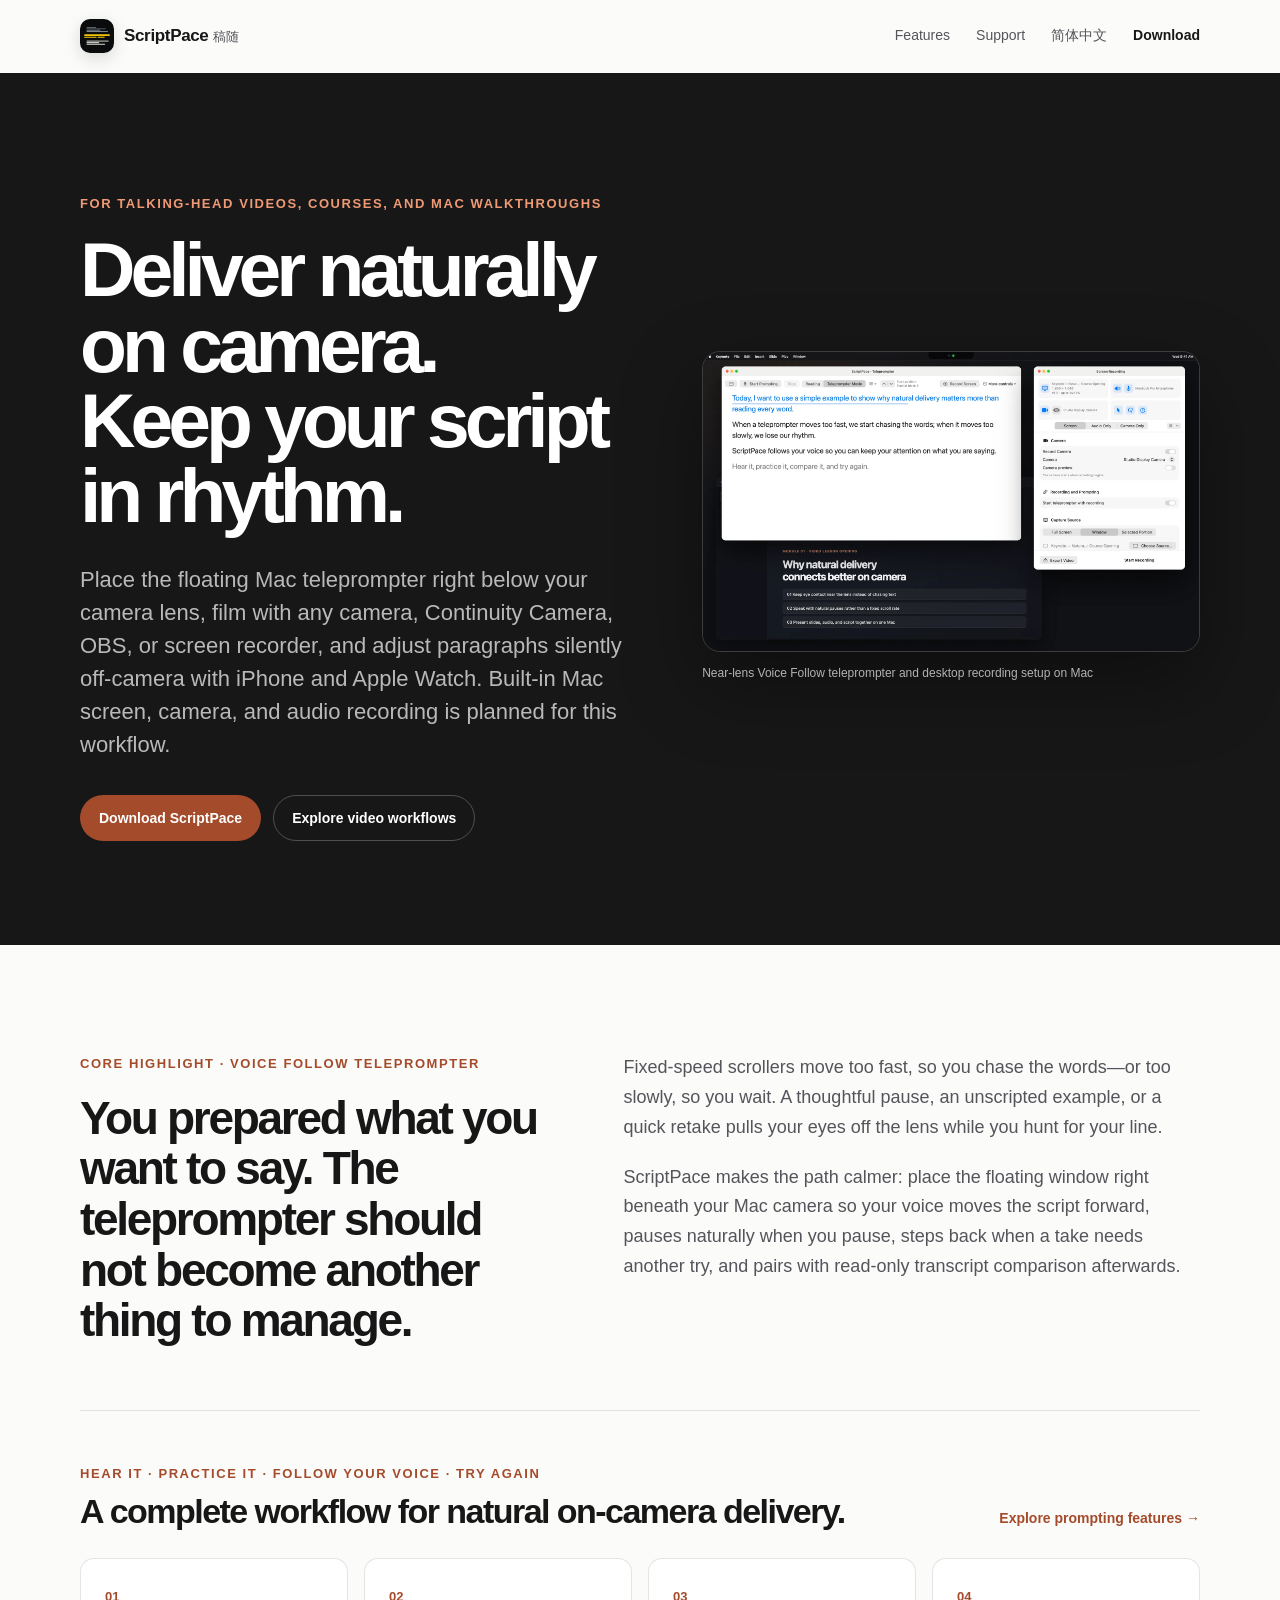
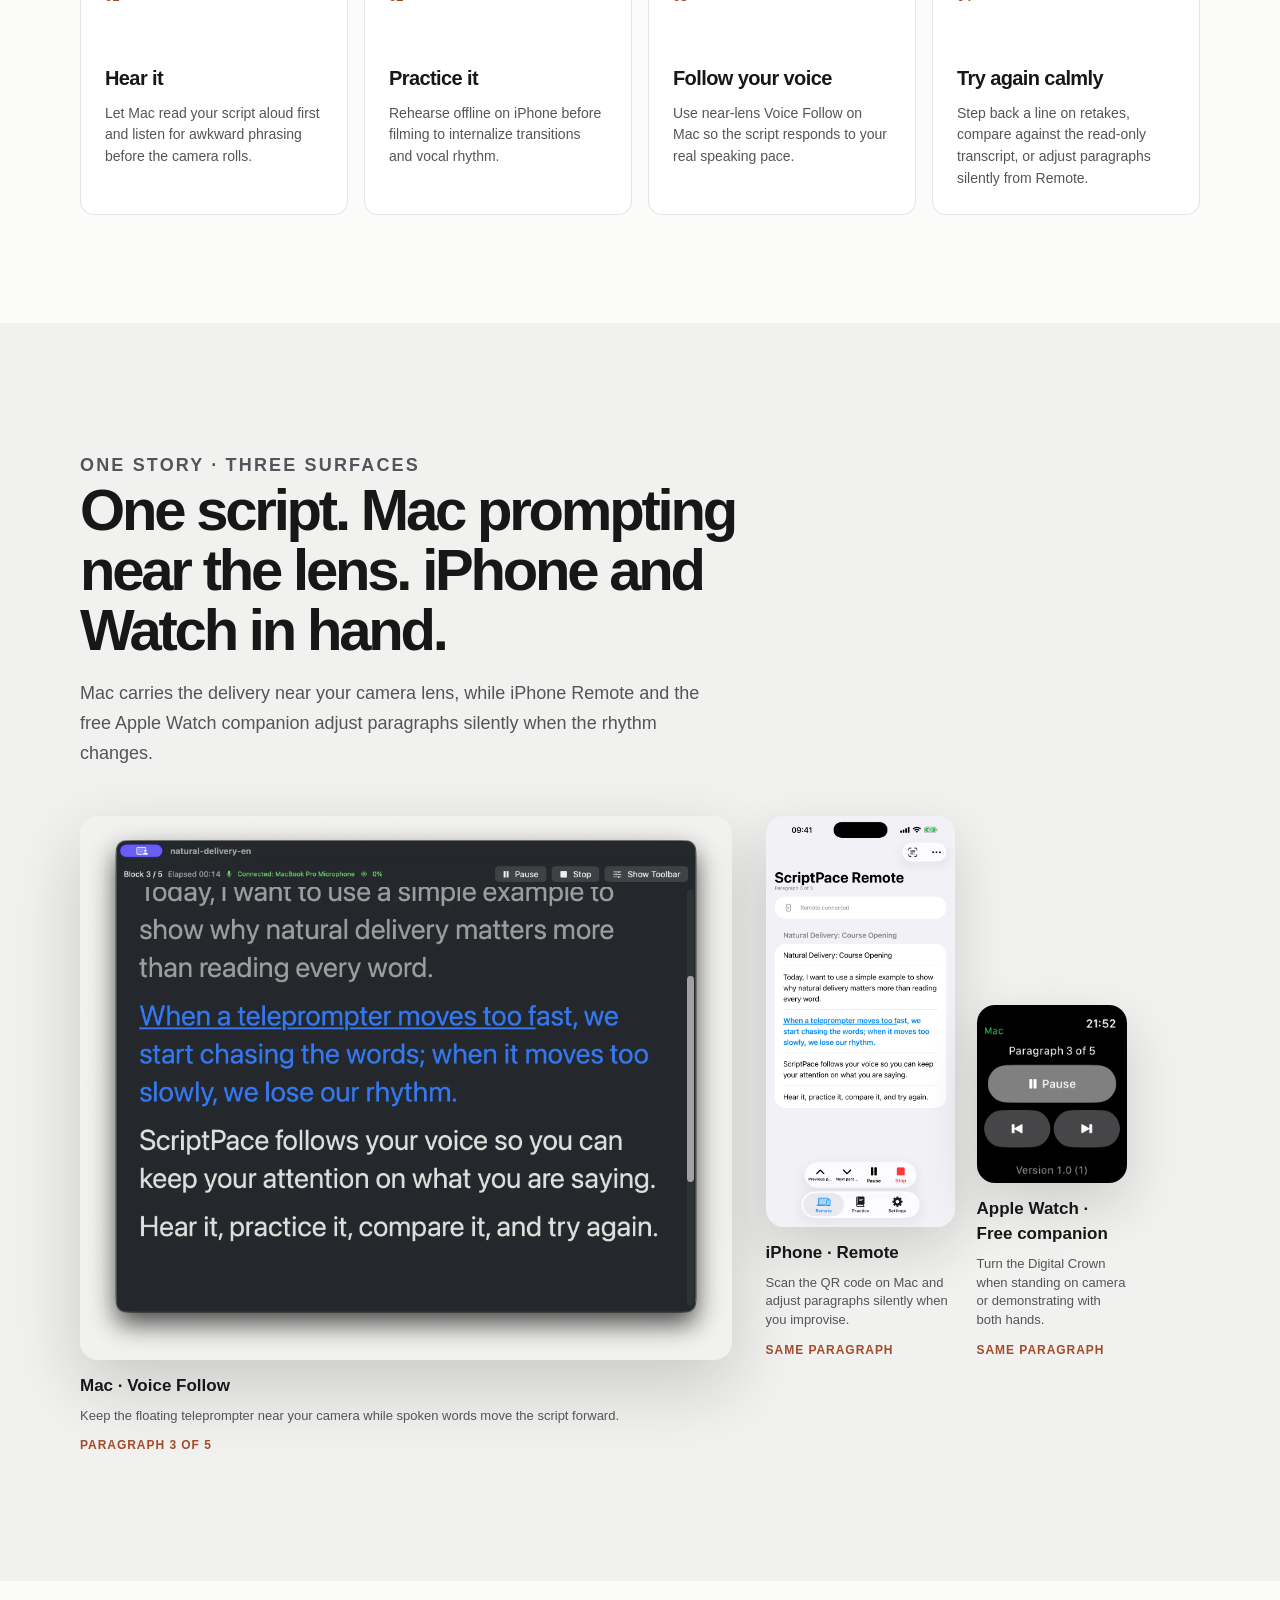
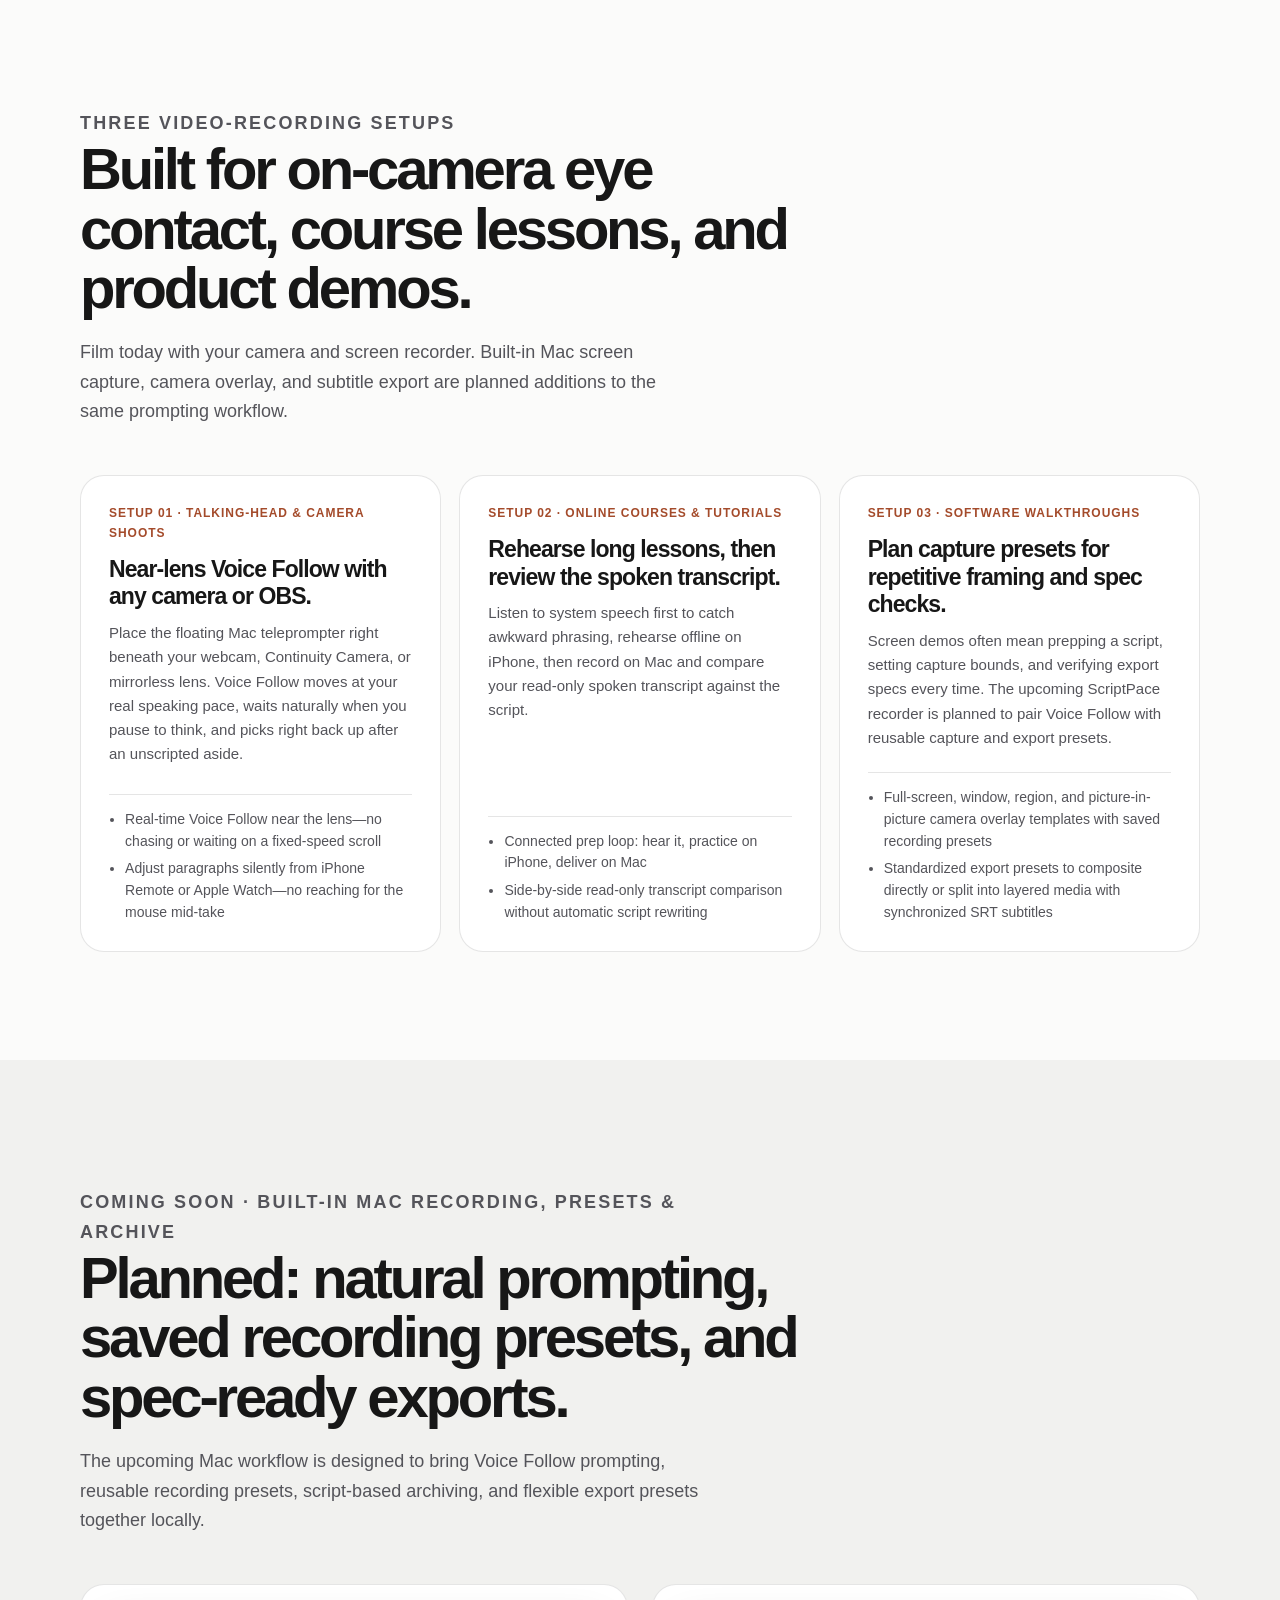
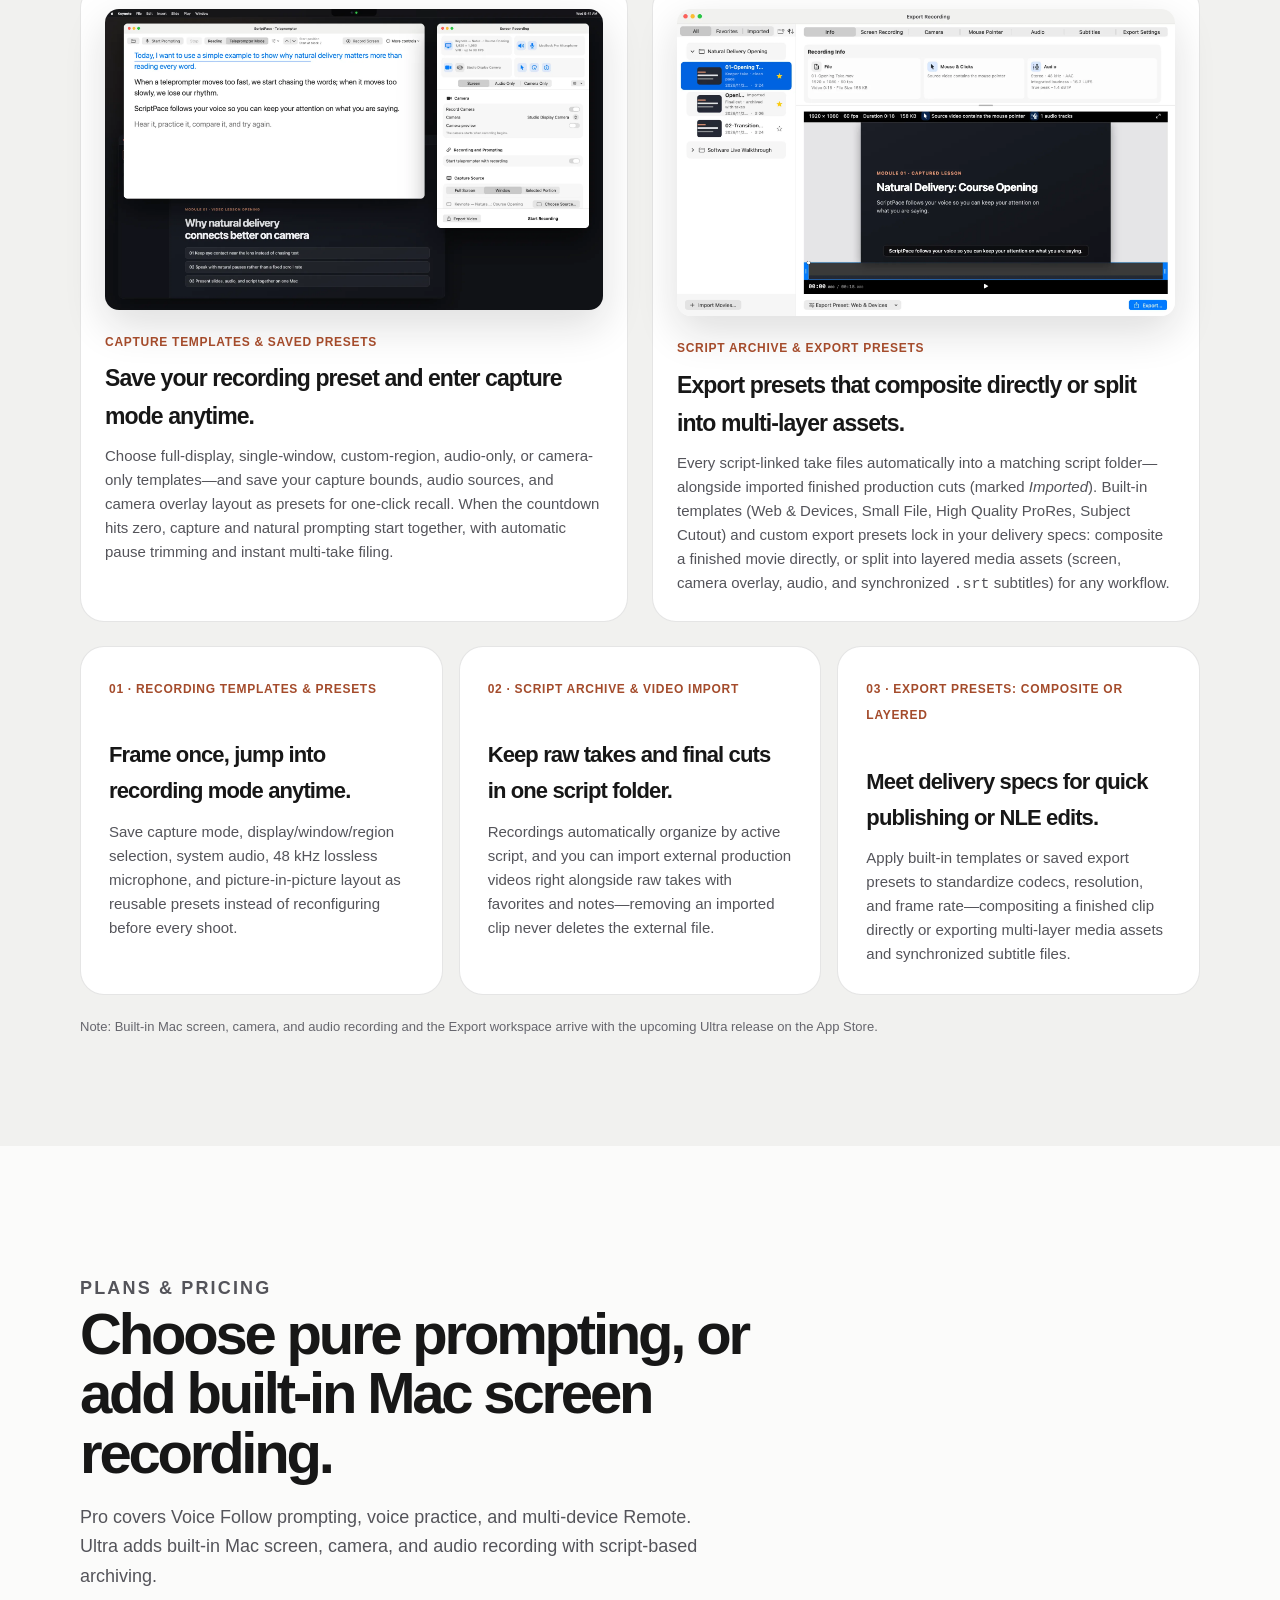
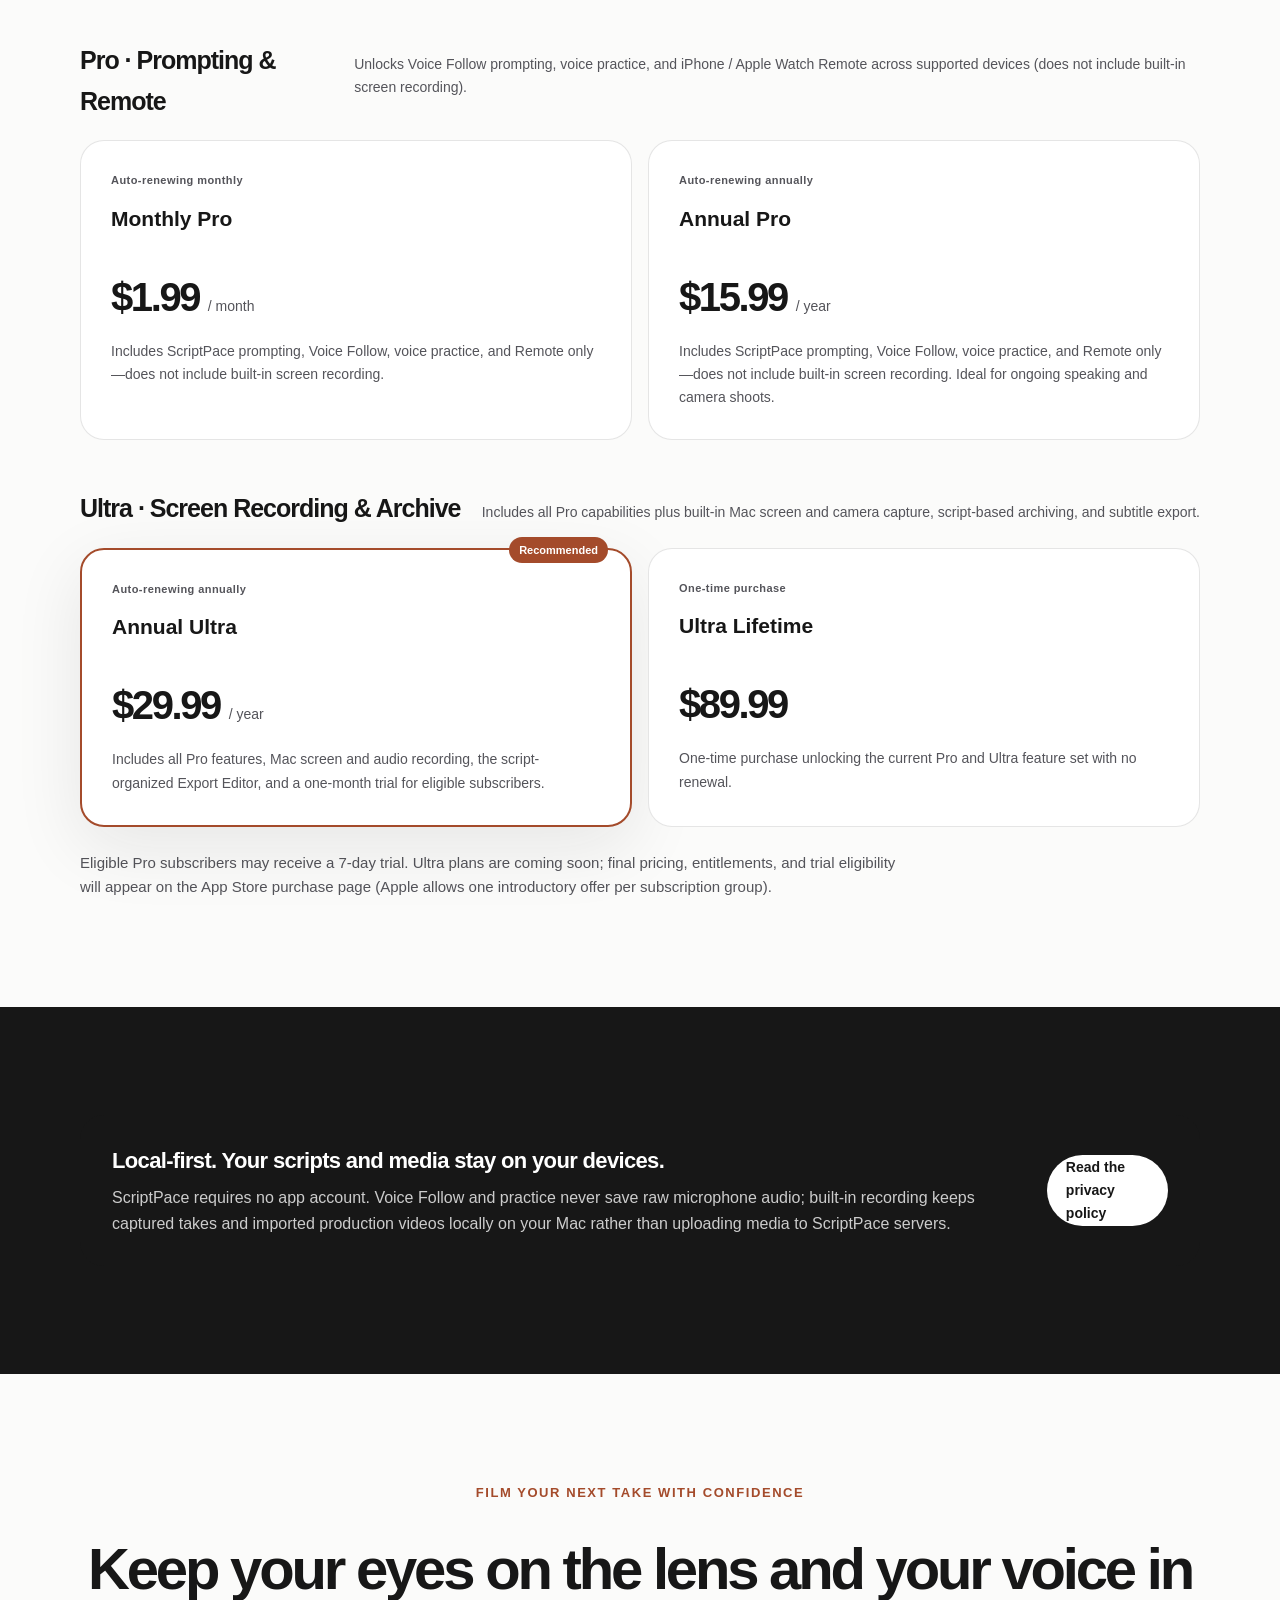
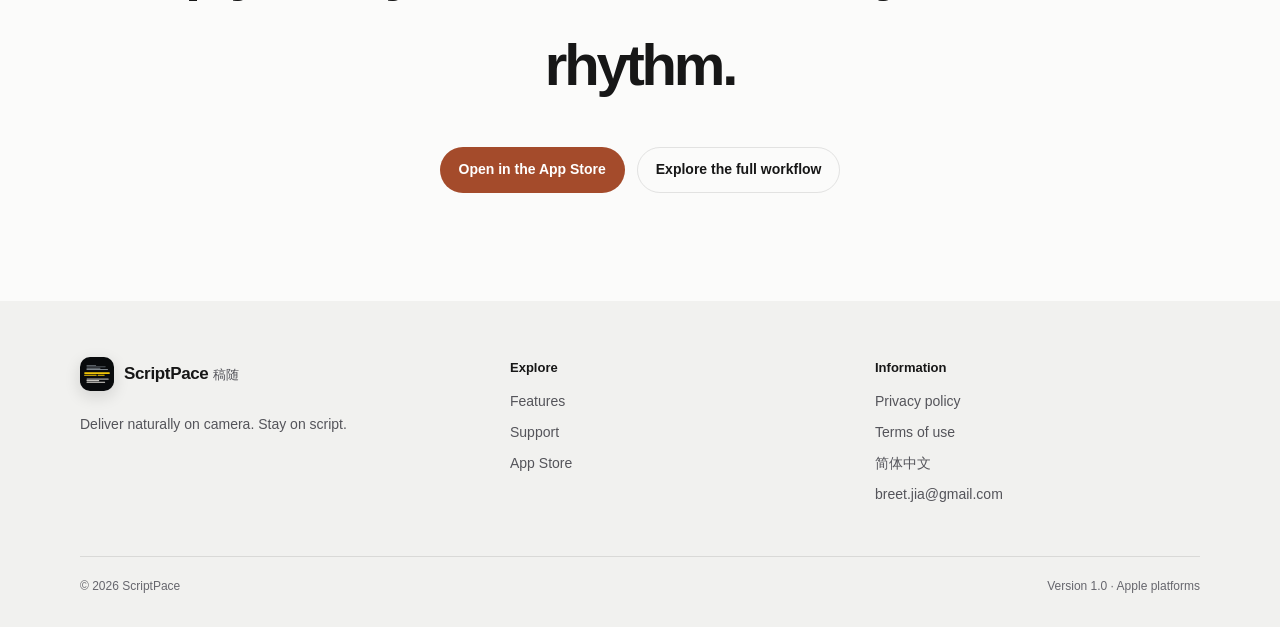
==== commit 46dac7a6: "refine screen recording release messaging" ====
--- a/en/index.html
+++ b/en/index.html
@@ -74,8 +74,7 @@
           <div>
             <p class="eyebrow">For talking-head videos, courses, and Mac walkthroughs</p>
             <h1>Deliver naturally on camera.<br>Keep your script in rhythm.</h1>
-            <p class="hero__lead">Place the floating Mac teleprompter right below your camera lens, film with any camera, Continuity Camera, OBS, or screen recorder, and adjust paragraphs silently off-camera with iPhone and Apple Watch. Supports built-in Mac screen, camera, and audio recording in the same workflow (coming soon).</p>
-            <p class="release-pill"><span aria-hidden="true"></span>Mac prompting &amp; Remote · Built-in screen &amp; audio recording (coming soon)</p>
+            <p class="hero__lead">Place the floating Mac teleprompter right below your camera lens, film with any camera, Continuity Camera, OBS, or screen recorder, and adjust paragraphs silently off-camera with iPhone and Apple Watch. Built-in Mac screen, camera, and audio recording is planned for this workflow.</p>
             <div class="hero__actions">
               <a class="button button--primary" data-app-store-link href="https://apps.apple.com/app/id6805241939">Download ScriptPace</a>
               <a class="button button--secondary" href="#scenarios">Explore video workflows</a>
@@ -86,7 +85,7 @@
               <source srcset="../assets/screenshots/en/06-mac-prompter-recording.webp" type="image/webp">
               <img class="hero__product-image" src="../assets/screenshots/en/06-mac-prompter-recording.png" alt="Mac desktop showing a dark presentation slide behind the daytime floating ScriptPace voice-following teleprompter and docked Screen Recording setup panel" width="1920" height="1160" fetchpriority="high" decoding="async">
             </picture>
-            <figcaption class="hero__product-caption">Near-lens Voice Follow teleprompter on Mac · Built-in recording add-on (coming soon)</figcaption>
+            <figcaption class="hero__product-caption">Near-lens Voice Follow teleprompter and desktop recording setup on Mac</figcaption>
           </figure>
         </div>
       </section>
@@ -161,7 +160,7 @@
           <div class="section__heading">
             <p class="eyebrow">Three video-recording setups</p>
             <h2>Built for on-camera eye contact, course lessons, and product demos.</h2>
-            <p>Film with your camera and screen recorder—or use built-in Mac capture, camera overlay, and subtitles (coming soon)—while holding natural eye contact on every take.</p>
+            <p>Film today with your camera and screen recorder. Built-in Mac screen capture, camera overlay, and subtitle export are planned additions to the same prompting workflow.</p>
           </div>
           <div class="scenario-grid">
             <article class="scenario-card">
@@ -169,11 +168,11 @@
                 <div class="scenario-card__meta">
                   <span class="scenario-card__tag">Setup 01 · Talking-head &amp; camera shoots</span>
                 </div>
-                <h3>Keep eye contact near the lens with any camera or OBS.</h3>
-                <p>Place the floating Mac teleprompter just beneath your webcam, Continuity Camera, or mirrorless lens. Voice Follow advances as you speak and waits when you pause.</p>
+                <h3>Near-lens Voice Follow with any camera or OBS.</h3>
+                <p>Place the floating Mac teleprompter right beneath your webcam, Continuity Camera, or mirrorless lens. Voice Follow moves at your real speaking pace, waits naturally when you pause to think, and picks right back up after an unscripted aside.</p>
               </div>
               <ul class="scenario-card__points">
-                <li>Natural eye line without chasing a fixed-speed scroll</li>
+                <li>Real-time Voice Follow near the lens—no chasing or waiting on a fixed-speed scroll</li>
                 <li>Adjust paragraphs silently from iPhone Remote or Apple Watch—no reaching for the mouse mid-take</li>
               </ul>
             </article>
@@ -194,14 +193,13 @@
               <div>
                 <div class="scenario-card__meta">
                   <span class="scenario-card__tag">Setup 03 · Software walkthroughs</span>
-                  <span class="scenario-card__badge scenario-card__badge--soon">Built-in capture coming soon</span>
                 </div>
-                <h3>Present your screen while takes archive automatically by script.</h3>
-                <p>Capture a full display, window, or selected portion, start prompting automatically when the countdown hits zero, and automatically file every take under its script folder.</p>
+                <h3>Plan capture presets for repetitive framing and spec checks.</h3>
+                <p>Screen demos often mean prepping a script, setting capture bounds, and verifying export specs every time. The upcoming ScriptPace recorder is planned to pair Voice Follow with reusable capture and export presets.</p>
               </div>
               <ul class="scenario-card__points">
-                <li>Separate system audio, microphone, and camera capture with instant multi-take filing</li>
-                <li>Picture-in-picture overlays, synchronized SRT subtitle export, and finished video import</li>
+                <li>Full-screen, window, region, and picture-in-picture camera overlay templates with saved recording presets</li>
+                <li>Standardized export presets to composite directly or split into layered media with synchronized SRT subtitles</li>
               </ul>
             </article>
           </div>
@@ -211,44 +209,44 @@
       <section class="section section--soft" id="recording">
         <div class="container">
           <div class="section__heading">
-            <p class="eyebrow">Built-in Mac recording &amp; media archive · Coming soon</p>
-            <h2>Prompted capture on camera. Script-organized takes and finished cuts after.</h2>
-            <p>Connect screen capture, camera overlay, automatic script-based archiving, and subtitle export in one local Mac workspace—releasing soon.</p>
+            <p class="eyebrow">Coming soon · Built-in Mac recording, presets &amp; archive</p>
+            <h2>Planned: natural prompting, saved recording presets, and spec-ready exports.</h2>
+            <p>The upcoming Mac workflow is designed to bring Voice Follow prompting, reusable recording presets, script-based archiving, and flexible export presets together locally.</p>
           </div>
           <div class="recording-showcase">
             <article class="recording-panel-card">
               <figure>
                 <picture>
                   <source srcset="../assets/screenshots/en/06-mac-prompter-recording.webp" type="image/webp">
-                  <img src="../assets/screenshots/en/06-mac-prompter-recording.png" alt="Daytime ScriptPace docked Screen Recording setup panel next to the floating Mac teleprompter over a dark presentation slide" width="1920" height="1160" loading="lazy" decoding="async">
-                </picture>
-              </figure>
-              <div>
-                <span class="recording-card__index">Synchronized capture · Coming soon</span>
-                <h3>Countdown finishes, capture and prompting start together.</h3>
-                <p>Choose screen, audio-only, or camera-only modes across a display, single window, or selected region. Pause and resume cleanly omit paused intervals, and each take saves immediately so you can film another take without waiting for export.</p>
+                  <img src="../assets/screenshots/en/06-mac-prompter-recording.png" alt="Daytime ScriptPace docked Screen Recording setup panel with Presets menu next to the floating Mac teleprompter over a dark presentation slide" width="1920" height="1160" loading="lazy" decoding="async">
+                </picture>
+              </figure>
+              <div>
+                <span class="recording-card__index">Capture templates &amp; saved presets</span>
+                <h3>Save your recording preset and enter capture mode anytime.</h3>
+                <p>Choose full-display, single-window, custom-region, audio-only, or camera-only templates—and save your capture bounds, audio sources, and camera overlay layout as presets for one-click recall. When the countdown hits zero, capture and natural prompting start together, with automatic pause trimming and instant multi-take filing.</p>
               </div>
             </article>
             <article class="recording-panel-card">
               <figure>
                 <picture>
                   <source srcset="../assets/screenshots/en/07-mac-export-editor.webp" type="image/webp">
-                  <img src="../assets/screenshots/en/07-mac-export-editor.png" alt="Daytime ScriptPace Export Recording workspace showing script-linked archive folders, raw takes, an imported production clip badge, All/Favorites/Imported filters, and non-destructive camera and subtitle tabs" width="1890" height="1167" loading="lazy" decoding="async">
-                </picture>
-              </figure>
-              <div>
-                <span class="recording-card__index">Script archive &amp; Export Editor · Coming soon</span>
-                <h3>Auto-archive takes by script, and import finished cuts alongside raw media.</h3>
-                <p>Every recording linked to a script is filed automatically into a matching script folder—and you can import finished production videos (marked <em>Imported</em>) into the same folder to star favorites, add notes, and filter across All, Favorites, and Imported. Style circular/rectangular/square camera overlays, pointer highlights, and export movies, layered media packages, or synchronized <code>.srt</code> subtitles.</p>
+                  <img src="../assets/screenshots/en/07-mac-export-editor.png" alt="Daytime ScriptPace Export Recording workspace showing script-linked archive folders, raw takes, an imported production clip badge, Export Presets menu, and non-destructive camera and subtitle tabs" width="1890" height="1167" loading="lazy" decoding="async">
+                </picture>
+              </figure>
+              <div>
+                <span class="recording-card__index">Script archive &amp; Export Presets</span>
+                <h3>Export presets that composite directly or split into multi-layer assets.</h3>
+                <p>Every script-linked take files automatically into a matching script folder—alongside imported finished production cuts (marked <em>Imported</em>). Built-in templates (Web &amp; Devices, Small File, High Quality ProRes, Subject Cutout) and custom export presets lock in your delivery specs: composite a finished movie directly, or split into layered media assets (screen, camera overlay, audio, and synchronized <code>.srt</code> subtitles) for any workflow.</p>
               </div>
             </article>
           </div>
           <div class="recording-grid">
-            <article class="recording-card"><span class="recording-card__index">01 · Flexible sources</span><h3>Capture the exact view and audio tracks.</h3><p>Capture a full screen, individual app window, or custom region, with system audio, microphone (optional 48 kHz / 24-bit Apple Lossless), and camera sources.</p></article>
+            <article class="recording-card"><span class="recording-card__index">01 · Recording templates &amp; presets</span><h3>Frame once, jump into recording mode anytime.</h3><p>Save capture mode, display/window/region selection, system audio, 48 kHz lossless microphone, and picture-in-picture layout as reusable presets instead of reconfiguring before every shoot.</p></article>
             <article class="recording-card"><span class="recording-card__index">02 · Script archive &amp; video import</span><h3>Keep raw takes and final cuts in one script folder.</h3><p>Recordings automatically organize by active script, and you can import external production videos right alongside raw takes with favorites and notes—removing an imported clip never deletes the external file.</p></article>
-            <article class="recording-card"><span class="recording-card__index">03 · Subtitles &amp; layered delivery</span><h3>Deliver a finished clip or hand off clean tracks.</h3><p>Trim takes, export a composited movie or layered media package, and generate synchronized SRT subtitle files from captured or imported media.</p></article>
-          </div>
-          <p class="release-note"><strong>Coming soon:</strong> Built-in screen, camera, and audio recording and the script-organized Export workspace are releasing soon; release timing and final entitlements will appear on the App Store page.</p>
+            <article class="recording-card"><span class="recording-card__index">03 · Export presets: composite or layered</span><h3>Meet delivery specs for quick publishing or NLE edits.</h3><p>Apply built-in templates or saved export presets to standardize codecs, resolution, and frame rate—compositing a finished clip directly or exporting multi-layer media assets and synchronized subtitle files.</p></article>
+          </div>
+          <p class="release-note">Note: Built-in Mac screen, camera, and audio recording and the Export workspace arrive with the upcoming Ultra release on the App Store.</p>
         </div>
       </section>
 
@@ -257,29 +255,29 @@
           <div class="section__heading">
             <p class="eyebrow">Plans &amp; pricing</p>
             <h2>Choose pure prompting, or add built-in Mac screen recording.</h2>
-            <p>Pro covers Voice Follow prompting, voice practice, and multi-device Remote. Ultra adds built-in Mac screen, camera, and audio recording with script-based archiving (coming soon).</p>
+            <p>Pro covers Voice Follow prompting, voice practice, and multi-device Remote. Ultra adds built-in Mac screen, camera, and audio recording with script-based archiving.</p>
           </div>
           <div class="plan-group">
             <div class="plan-group__heading"><h3>Pro · Prompting &amp; Remote</h3><p>Unlocks Voice Follow prompting, voice practice, and iPhone / Apple Watch Remote across supported devices (does not include built-in screen recording).</p></div>
             <div class="pricing-grid pricing-grid--two">
-              <article class="price-card"><h3>Monthly Pro</h3><div class="price-card__price">$1.99 <small>/ month</small></div><p>Includes ScriptPace prompting, Voice Follow, voice practice, and Remote only—does not include built-in screen recording. Auto-renews monthly.</p></article>
-              <article class="price-card price-card--featured"><span class="price-card__badge">Recommended</span><h3>Annual Pro</h3><div class="price-card__price">$15.99 <small>/ year</small></div><p>Includes ScriptPace prompting, Voice Follow, voice practice, and Remote only—does not include built-in screen recording. Ideal for ongoing speaking and video shoots; auto-renews annually.</p></article>
-            </div>
-          </div>
-          <div class="plan-group plan-group--future">
-            <div class="plan-group__heading"><h3>Ultra · Screen Recording &amp; Archive</h3><span class="release-pill release-pill--light"><span aria-hidden="true"></span>Coming soon</span></div>
+              <article class="price-card"><p class="price-card__status">Auto-renewing monthly</p><h3>Monthly Pro</h3><div class="price-card__price">$1.99 <small>/ month</small></div><p>Includes ScriptPace prompting, Voice Follow, voice practice, and Remote only—does not include built-in screen recording.</p></article>
+              <article class="price-card"><p class="price-card__status">Auto-renewing annually</p><h3>Annual Pro</h3><div class="price-card__price">$15.99 <small>/ year</small></div><p>Includes ScriptPace prompting, Voice Follow, voice practice, and Remote only—does not include built-in screen recording. Ideal for ongoing speaking and camera shoots.</p></article>
+            </div>
+          </div>
+          <div class="plan-group">
+            <div class="plan-group__heading"><h3>Ultra · Screen Recording &amp; Archive</h3><p>Includes all Pro capabilities plus built-in Mac screen and camera capture, script-based archiving, and subtitle export.</p></div>
             <div class="pricing-grid pricing-grid--two">
-              <article class="price-card"><p class="price-card__status">Coming soon · Auto-renewing</p><h3>Annual Ultra</h3><div class="price-card__price">$29.99 <small>/ year</small></div><p>Includes all Pro features, Mac screen and audio recording, the script-organized Export Editor, and a one-month trial for eligible subscribers.</p></article>
-              <article class="price-card"><p class="price-card__status">Coming soon · One-time purchase</p><h3>Ultra Lifetime</h3><div class="price-card__price">$89.99</div><p>One-time purchase unlocking the current Pro and Ultra feature set with no renewal.</p></article>
-            </div>
-          </div>
-          <p class="pricing-note">Ultra plans are coming soon to the App Store; final pricing, entitlements, and trial eligibility will appear on the purchase page. Eligible Pro subscribers may receive a 7-day trial; Apple allows one introductory offer per subscription group.</p>
+              <article class="price-card price-card--featured"><span class="price-card__badge">Recommended</span><p class="price-card__status">Auto-renewing annually</p><h3>Annual Ultra</h3><div class="price-card__price">$29.99 <small>/ year</small></div><p>Includes all Pro features, Mac screen and audio recording, the script-organized Export Editor, and a one-month trial for eligible subscribers.</p></article>
+              <article class="price-card"><p class="price-card__status">One-time purchase</p><h3>Ultra Lifetime</h3><div class="price-card__price">$89.99</div><p>One-time purchase unlocking the current Pro and Ultra feature set with no renewal.</p></article>
+            </div>
+          </div>
+          <p class="pricing-note">Eligible Pro subscribers may receive a 7-day trial. Ultra plans are coming soon; final pricing, entitlements, and trial eligibility will appear on the App Store purchase page (Apple allows one introductory offer per subscription group).</p>
         </div>
       </section>
 
       <section class="section section--dark">
         <div class="container"><div class="privacy-strip">
-          <div><h3>Local-first. Your scripts and media stay on your devices.</h3><p>ScriptPace requires no app account. Voice Follow and practice never save raw microphone audio; built-in recording (coming soon) keeps captured takes and imported production videos locally on your Mac rather than uploading media to ScriptPace servers.</p></div>
+          <div><h3>Local-first. Your scripts and media stay on your devices.</h3><p>ScriptPace requires no app account. Voice Follow and practice never save raw microphone audio; built-in recording keeps captured takes and imported production videos locally on your Mac rather than uploading media to ScriptPace servers.</p></div>
           <a class="button button--light" href="privacy.html">Read the privacy policy</a>
         </div></div>
       </section>
--- a/assets/css/site.css
+++ b/assets/css/site.css
@@ -209,16 +209,17 @@
 .hero__visual--product { display: grid; min-height: 0; align-content: center; gap: 12px; margin: 0; }
 .hero__product-image { width: 100%; height: auto; border: 1px solid rgba(255, 255, 255, 0.16); border-radius: 18px; box-shadow: 0 30px 80px rgba(0, 0, 0, 0.38); }
 .hero__product-caption { margin: 0; color: rgba(255, 255, 255, 0.68); font-size: 12px; }
-.release-pill { display: inline-flex; align-items: center; gap: 9px; margin: 20px 0 0; padding: 8px 12px; color: rgba(255, 255, 255, 0.9); background: rgba(255, 255, 255, 0.1); border: 1px solid rgba(255, 255, 255, 0.18); border-radius: 999px; font-size: 13px; font-weight: 650; }
-.release-pill > span { width: 7px; height: 7px; flex: 0 0 7px; background: #f1b45f; border-radius: 50%; }
-.release-pill--light { margin: 0; color: var(--muted); background: var(--white); border-color: var(--line); }
+.release-pill { display: inline-flex; align-items: center; gap: 8px; margin: 20px 0 0; padding: 6px 12px; color: rgba(255, 255, 255, 0.72); background: rgba(255, 255, 255, 0.06); border: 1px solid rgba(255, 255, 255, 0.12); border-radius: 999px; font-size: 12px; font-weight: 500; }
+.release-pill > span { width: 6px; height: 6px; flex: 0 0 6px; background: rgba(255, 255, 255, 0.45); border-radius: 50%; }
+.release-pill--light { margin: 0; color: var(--soft-muted); background: transparent; border-color: var(--line); }
+.release-pill--light > span { background: var(--soft-muted); }
 
 .scenario-grid { display: grid; grid-template-columns: repeat(3, minmax(0, 1fr)); gap: 18px; }
 .scenario-card { display: flex; flex-direction: column; justify-content: space-between; gap: 22px; padding: 28px; background: var(--white); border: 1px solid var(--line); border-radius: var(--radius); }
-.scenario-card__meta { display: flex; flex-wrap: wrap; align-items: center; justify-content: space-between; gap: 8px; }
+.scenario-card__meta { display: flex; flex-wrap: wrap; align-items: center; justify-content: space-between; gap: 8px; margin-bottom: 12px; }
 .scenario-card__tag { color: var(--accent); font-size: 12px; font-weight: 750; letter-spacing: 0.08em; text-transform: uppercase; }
-.scenario-card__badge { display: inline-flex; align-items: center; padding: 4px 10px; border-radius: 999px; background: var(--surface); color: var(--ink); font-size: 12px; font-weight: 650; }
-.scenario-card__badge--soon { background: rgba(164, 75, 43, 0.1); color: var(--accent); }
+.scenario-card__badge { display: inline-flex; align-items: center; padding: 3px 9px; border-radius: 999px; background: var(--surface); color: var(--soft-muted); font-size: 11px; font-weight: 500; }
+.scenario-card__badge--soon { background: var(--surface); color: var(--soft-muted); border: 1px solid var(--line); }
 .scenario-card h3 { margin: 0 0 10px; font-size: 23px; letter-spacing: -0.04em; line-height: 1.2; }
 .scenario-card p { margin: 0; color: var(--muted); font-size: 15px; line-height: 1.62; }
 .scenario-card__points { margin: 0; padding: 14px 0 0 1.15em; border-top: 1px solid var(--line); color: var(--muted); font-size: 14px; line-height: 1.55; }
@@ -242,11 +243,12 @@
 
 .recording-grid { display: grid; grid-template-columns: repeat(3, minmax(0, 1fr)); gap: 16px; }
 .recording-card { min-height: 220px; padding: 28px; background: var(--white); border: 1px solid var(--line); border-radius: var(--radius); }
-.recording-card__index, .price-card__status { color: var(--accent); font-size: 12px; font-weight: 750; letter-spacing: 0.06em; text-transform: uppercase; }
+.recording-card__index { color: var(--accent); font-size: 12px; font-weight: 750; letter-spacing: 0.06em; text-transform: uppercase; }
+.price-card__status { color: var(--soft-muted); font-size: 12px; font-weight: 600; letter-spacing: 0.04em; }
 .recording-card h3 { margin: 36px 0 10px; font-size: 22px; letter-spacing: -0.04em; }
 .recording-card p { margin: 0; color: var(--muted); font-size: 15px; line-height: 1.6; }
-.release-note { margin: 24px 0 0; padding: 18px 22px; color: var(--ink); background: var(--white); border: 1px solid var(--line); border-radius: var(--radius-small); font-size: 14px; line-height: 1.6; }
-.release-note strong { color: var(--ink); }
+.release-note { margin: 22px 0 0; padding: 0; color: var(--soft-muted); background: transparent; border: 0; font-size: 13px; line-height: 1.6; }
+.release-note strong { color: var(--muted); font-weight: 600; }
 .hero__glow { position: absolute; width: 340px; height: 340px; right: 0; top: 0; background: rgba(194, 111, 77, 0.25); border-radius: 50%; filter: blur(50px); }
 .hero__card { position: absolute; inset: 40px 0 0 50px; padding: 30px; background: #242424; border: 1px solid rgba(255, 255, 255, 0.12); border-radius: var(--radius); box-shadow: 0 34px 90px rgba(0, 0, 0, 0.32); transform: rotate(3deg); }
 .hero__card-bar { display: flex; justify-content: space-between; margin-bottom: 54px; color: rgba(255, 255, 255, 0.45); font-size: 12px; }
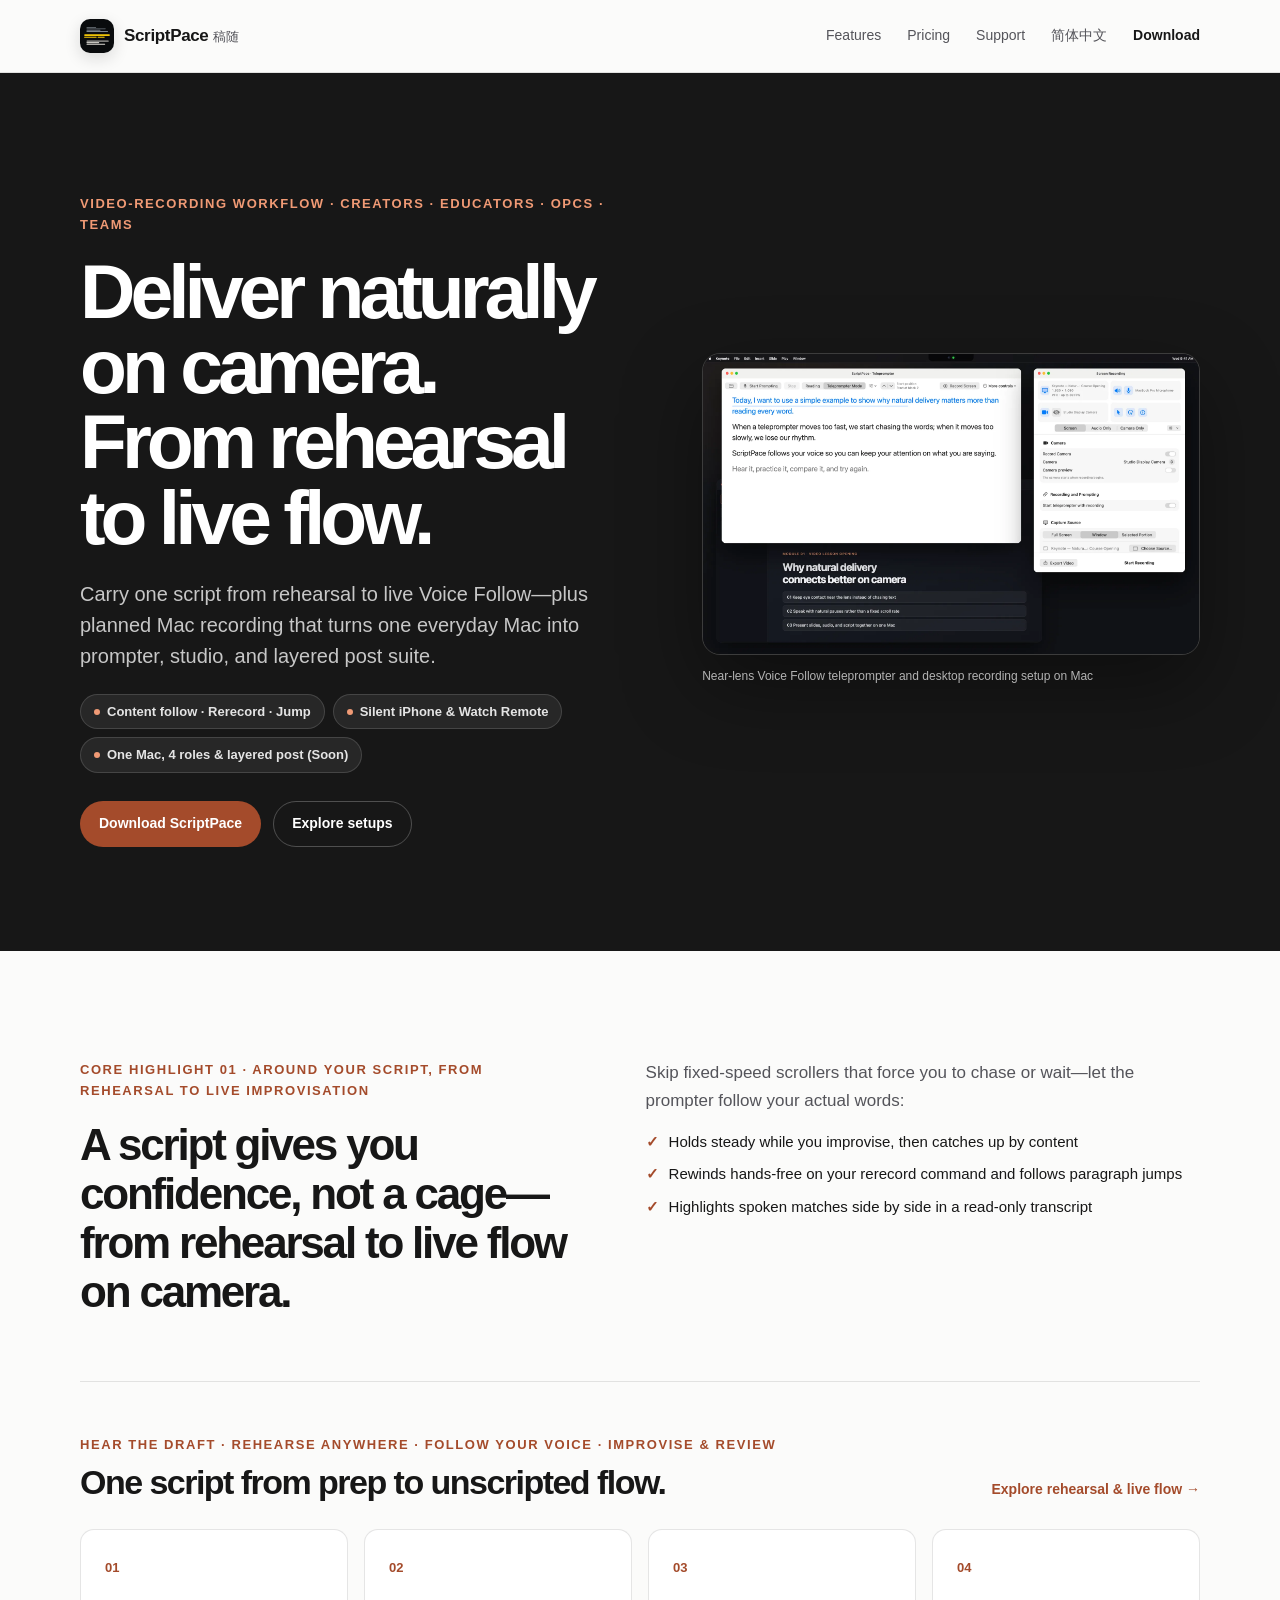
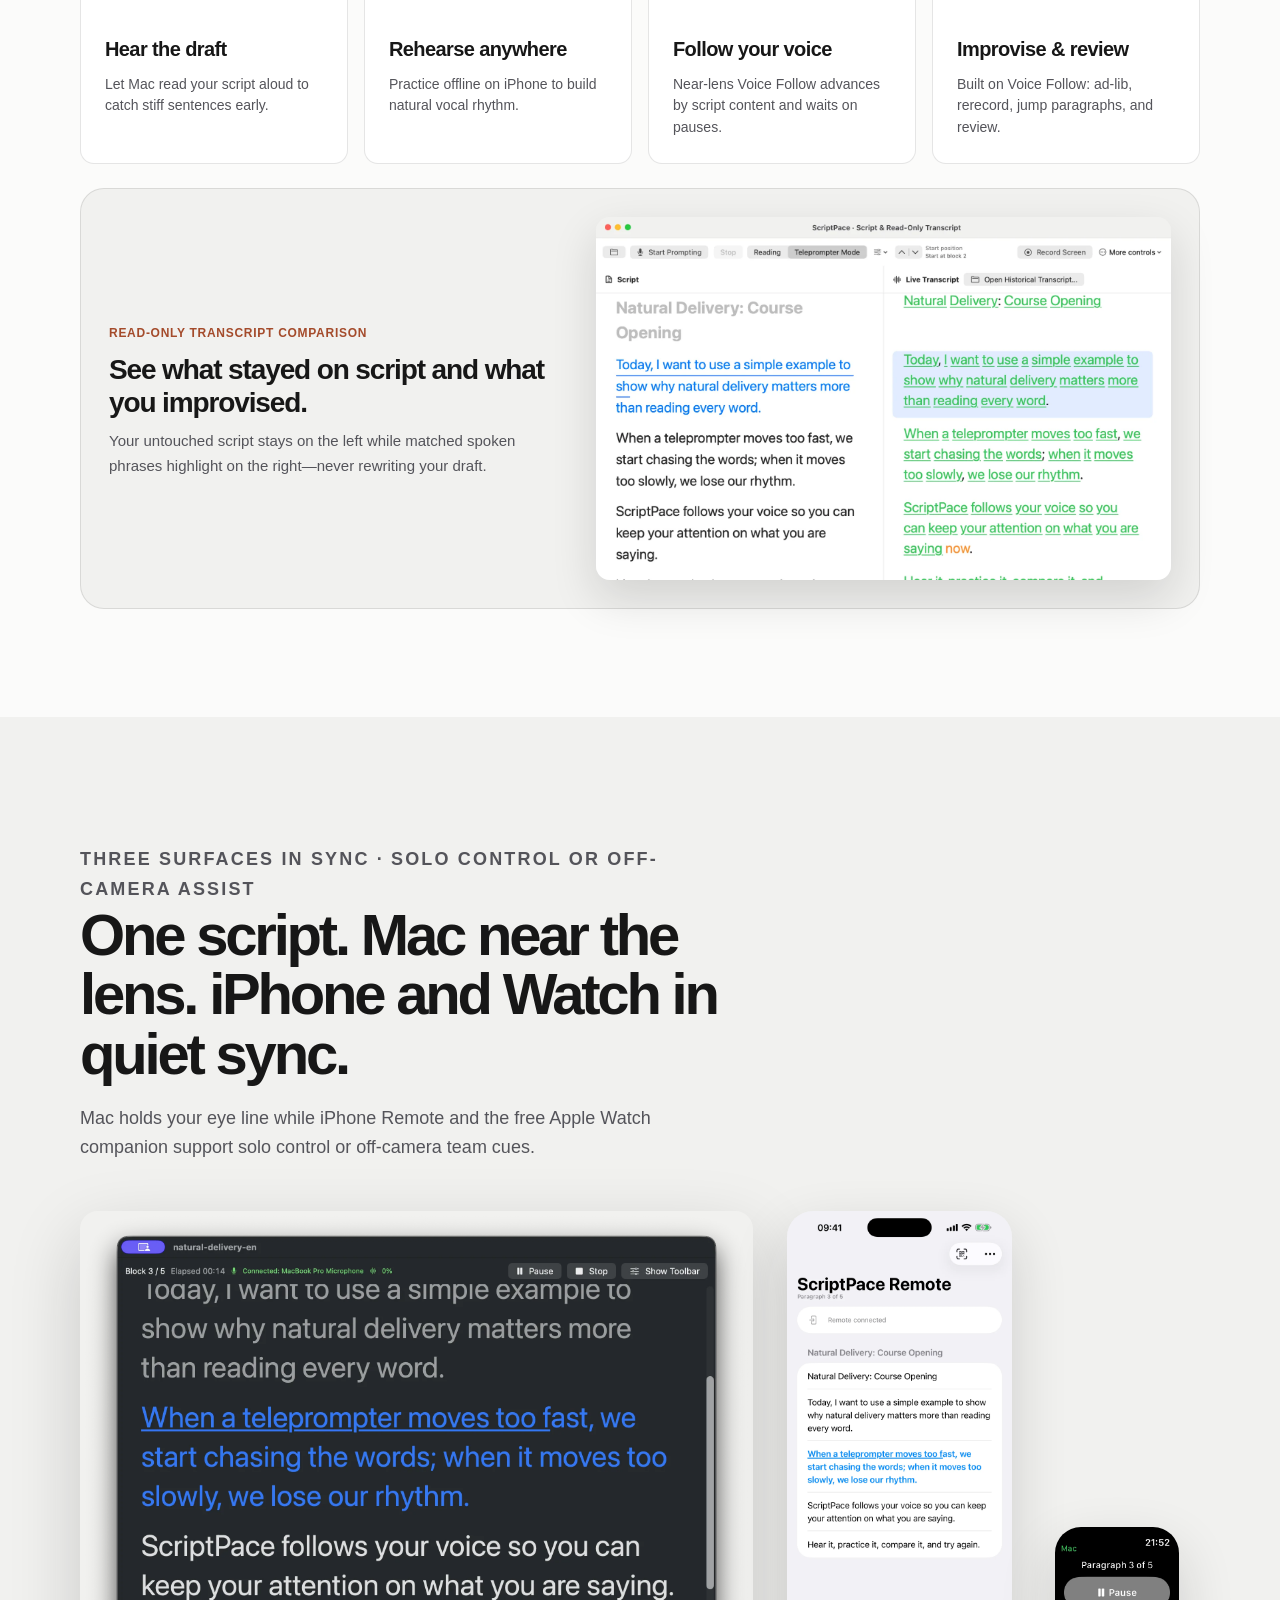
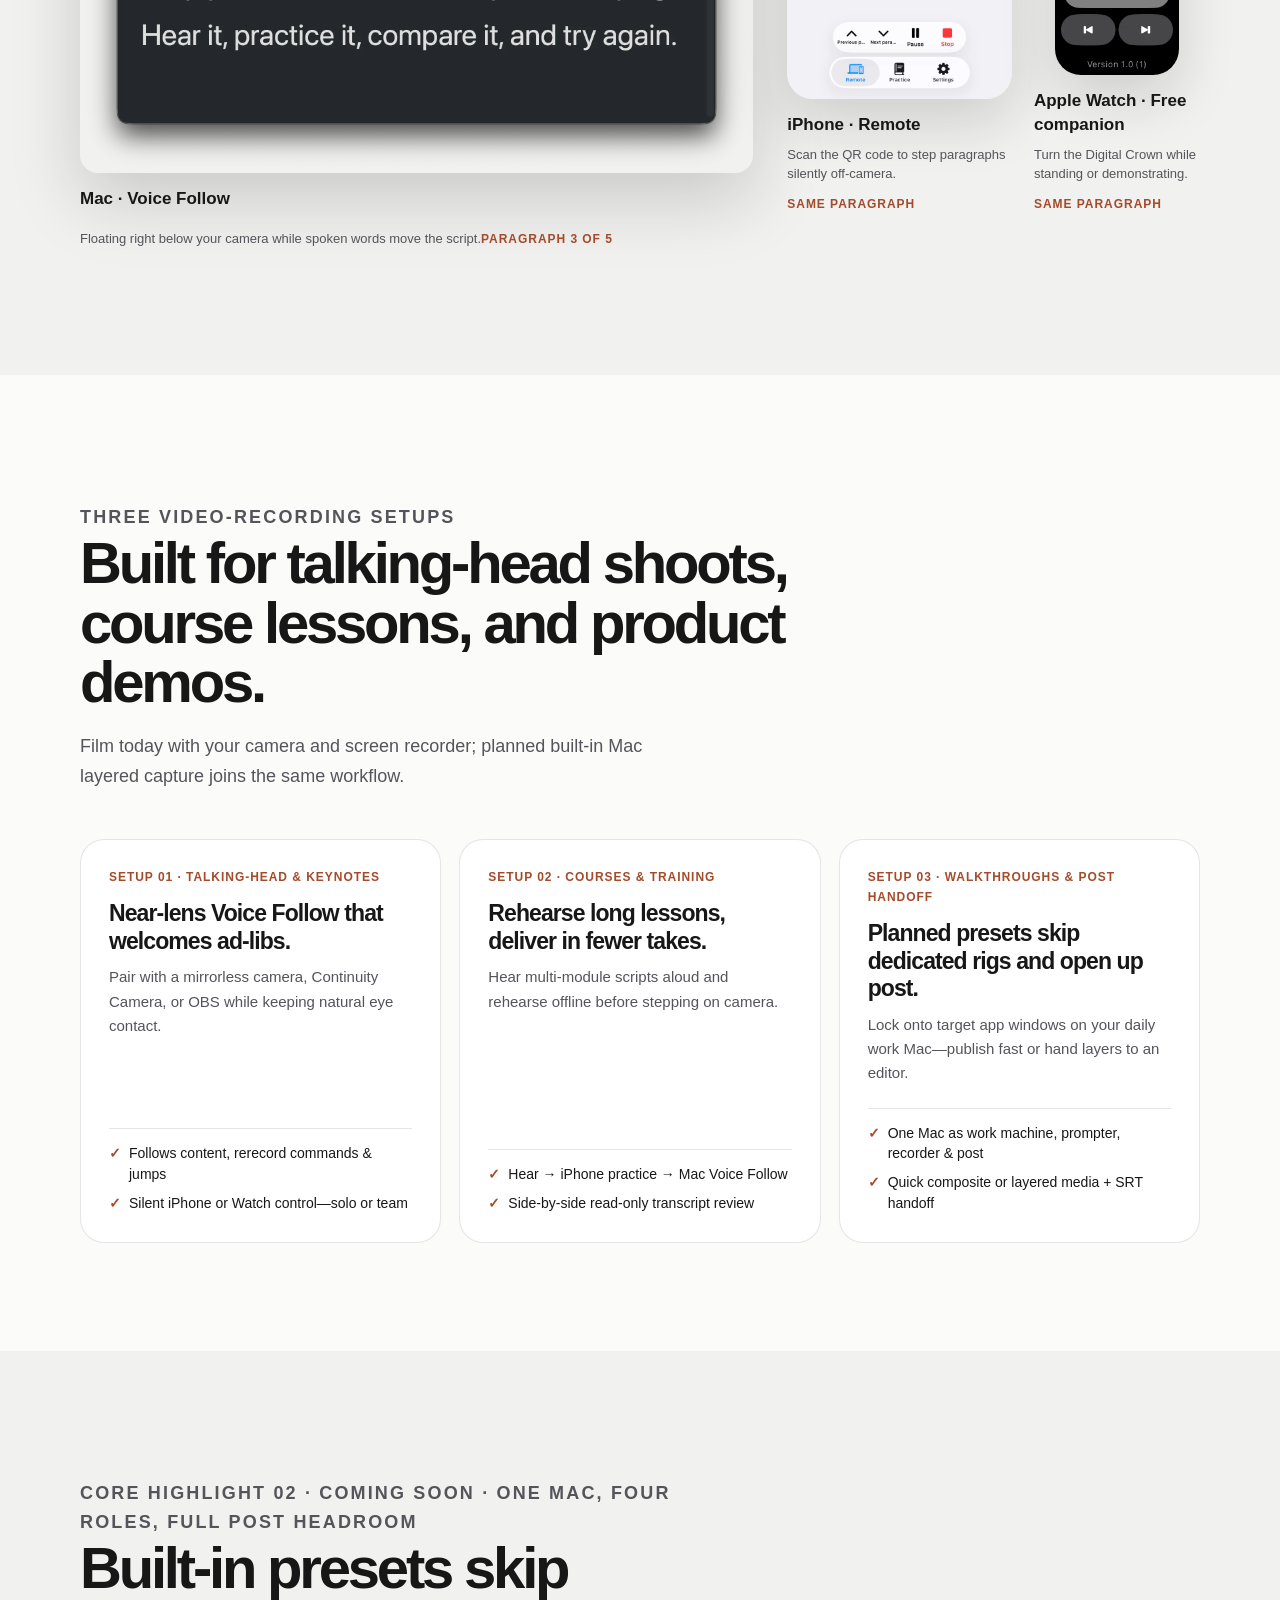
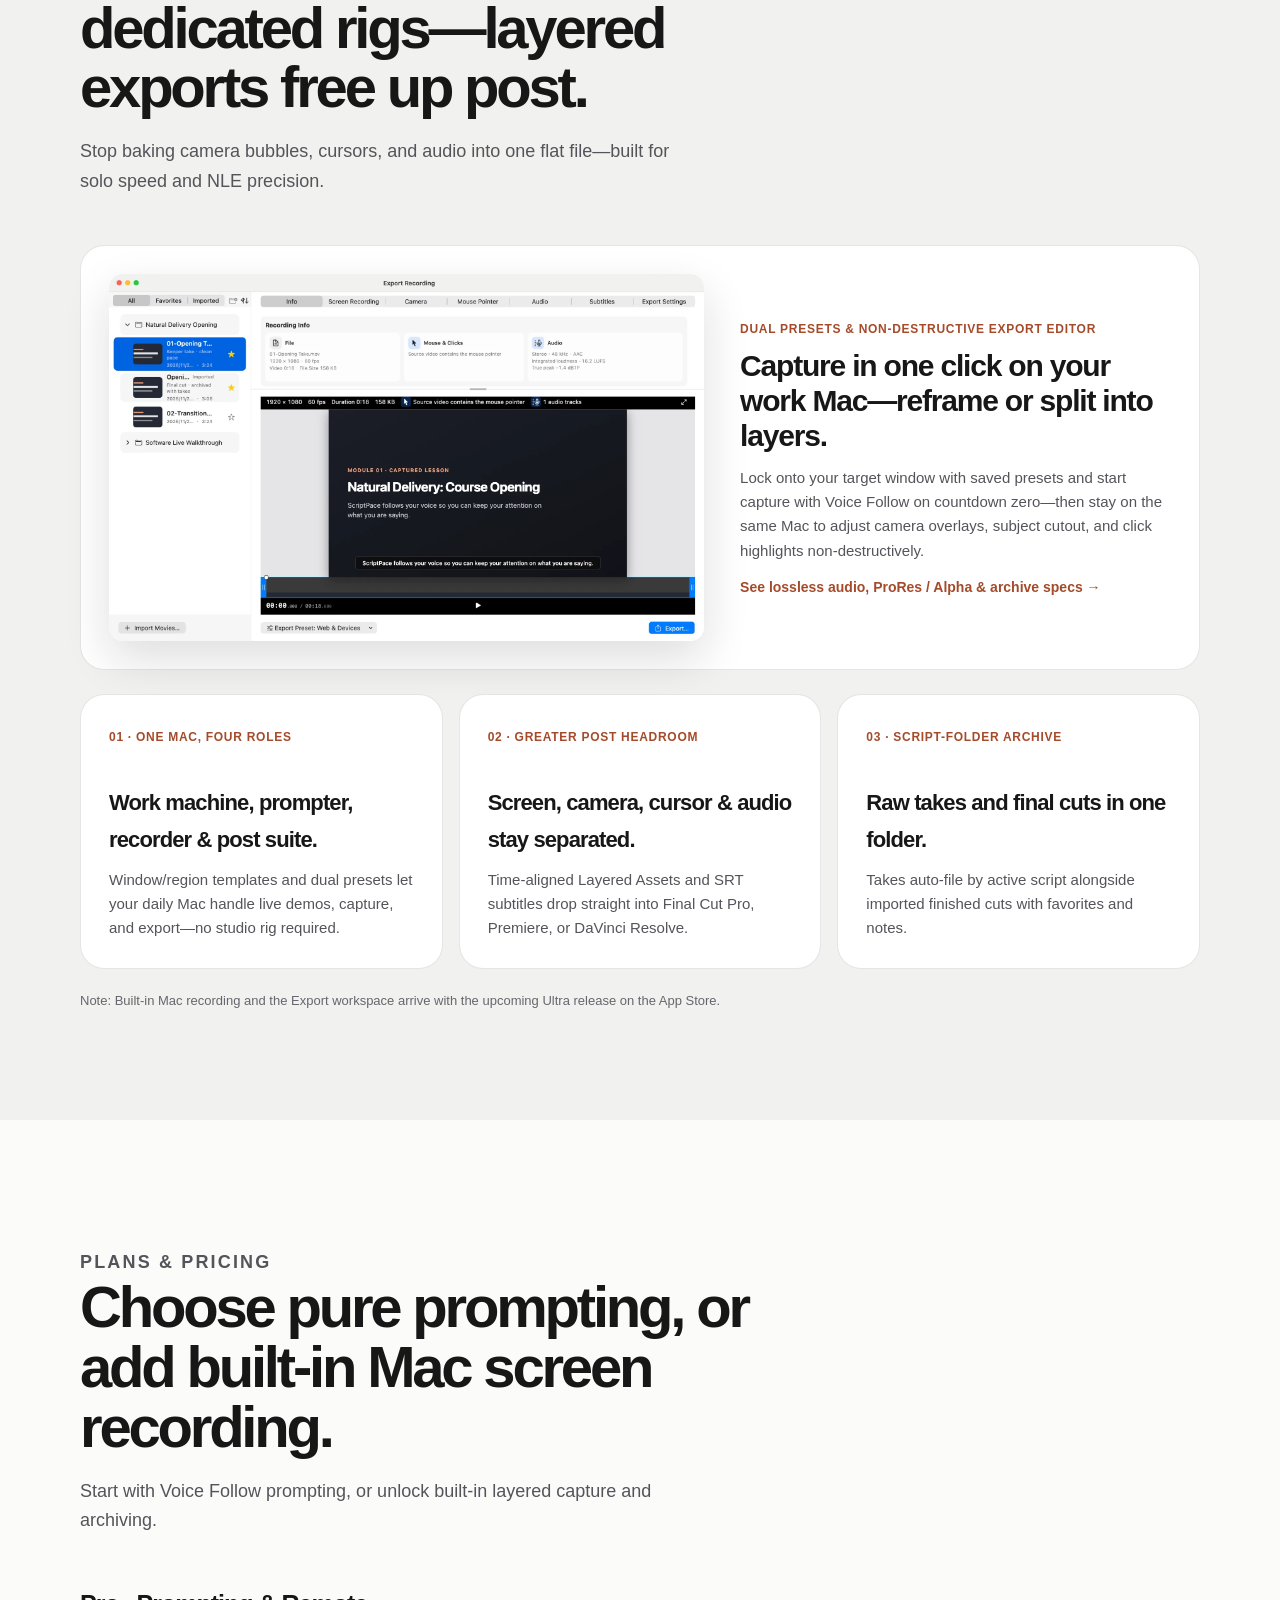
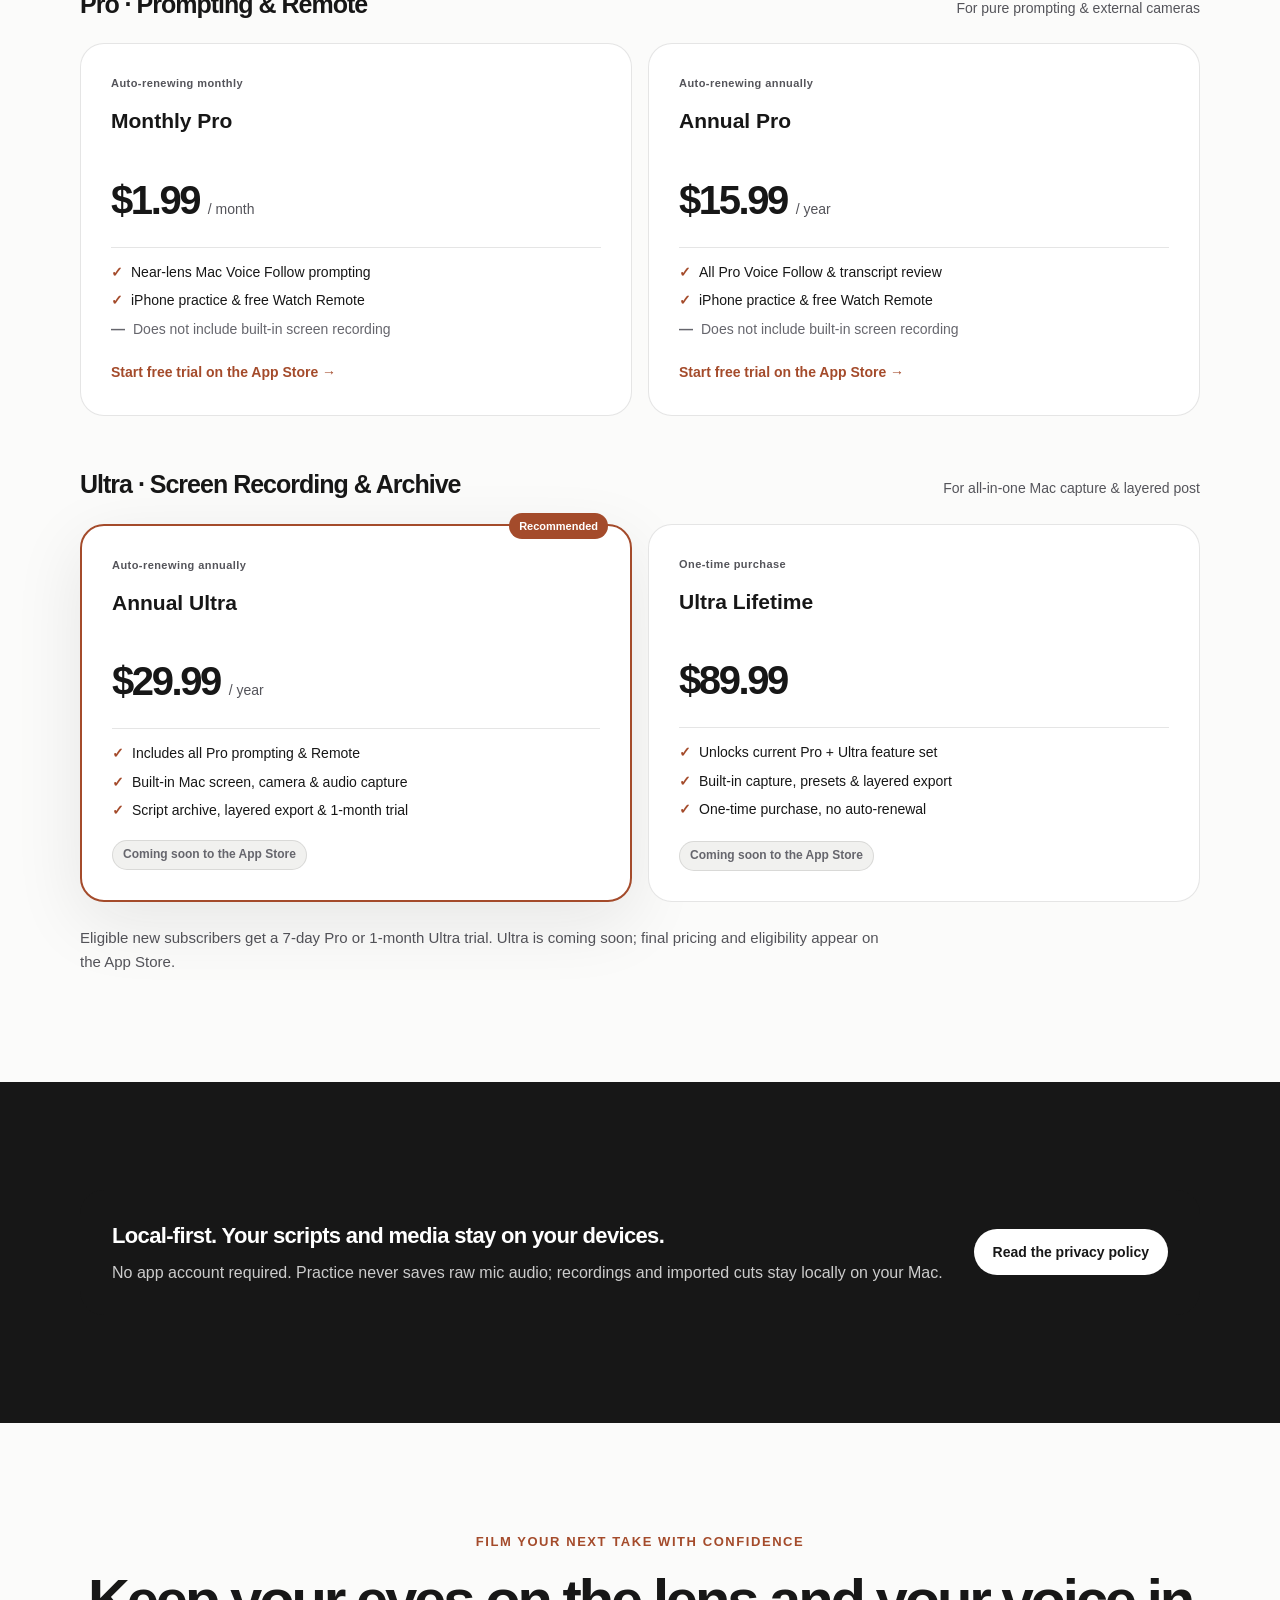
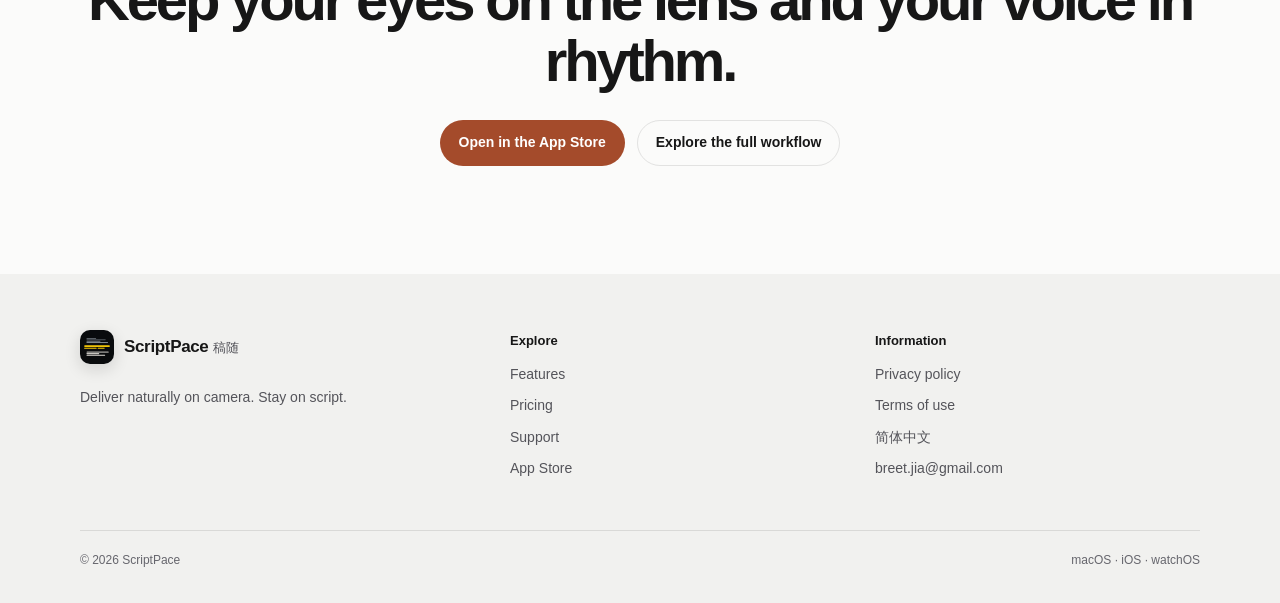
==== commit 3f4876da: "Refine positioning, scannable copy, navigation, and proportional device screenshots - Broaden Script" ====
--- a/en/index.html
+++ b/en/index.html
@@ -3,13 +3,13 @@
   <head>
     <meta charset="utf-8">
     <meta name="viewport" content="width=device-width, initial-scale=1">
-    <meta name="description" content="ScriptPace is a voice-following Mac teleprompter for talking-head video recording, online courses, and walkthroughs, with iPhone practice and Apple Watch Remote. Built-in Mac screen recording, automatic script-based archiving, production video import, and SRT subtitles are coming soon.">
+    <meta name="description" content="ScriptPace is the video-recording workflow solution for creators, educators, product presenters, OPC solo studios, and content teams: a voice-following Mac teleprompter that carries your script from rehearsal to live on-camera improvisation with iPhone &amp; Apple Watch Remote, plus planned Mac screen recording with layered media and SRT export for post-production headroom.">
     <link rel="canonical" href="https://scriptpace.github.io/en/">
     <link rel="alternate" hreflang="zh-Hans" href="https://scriptpace.github.io/zh-hans/">
     <link rel="alternate" hreflang="en" href="https://scriptpace.github.io/en/">
     <link rel="alternate" hreflang="x-default" href="https://scriptpace.github.io/">
-    <meta property="og:title" content="ScriptPace — Voice-Following Mac Teleprompter for Video &amp; Screen Recording">
-    <meta property="og:description" content="Deliver naturally on camera while your script follows your voice. Place the floating Mac teleprompter below your camera for any shoot—with built-in Mac screen, camera, and audio recording in the same workflow (coming soon).">
+    <meta property="og:title" content="ScriptPace — Voice-Following Mac Teleprompter &amp; Video-Recording Workflow">
+    <meta property="og:description" content="Built for creators, educators, presenters, OPCs, and teams: carry one script from rehearsal to live improvisation on camera, with planned Mac screen recording and layered media export for post-production headroom.">
     <meta property="og:type" content="website">
     <meta property="og:url" content="https://scriptpace.github.io/en/">
     <meta property="og:site_name" content="ScriptPace">
@@ -20,10 +20,10 @@
     <meta property="og:image:height" content="630">
     <meta property="og:image:alt" content="ScriptPace Mac voice-following teleprompter and screen recording workflow preview">
     <meta name="twitter:card" content="summary_large_image">
-    <meta name="twitter:title" content="ScriptPace — Voice-Following Mac Teleprompter for Video &amp; Screen Recording">
-    <meta name="twitter:description" content="Keep natural eye contact near the lens with Voice Follow, iPhone &amp; Watch Remote, and upcoming Mac screen recording.">
+    <meta name="twitter:title" content="ScriptPace — Voice-Following Mac Teleprompter &amp; Video-Recording Workflow">
+    <meta name="twitter:description" content="Carry one script from rehearsal to live improvisation—built for solo OPC shoots, online courses, product demos, and layered team post-production.">
     <meta name="twitter:image" content="https://scriptpace.github.io/assets/og/en/social-card.png">
-    <title>ScriptPace — Voice-Following Mac Teleprompter for Video &amp; Screen Recording</title>
+    <title>ScriptPace — Voice-Following Mac Teleprompter &amp; Video-Recording Workflow</title>
     <link rel="stylesheet" href="../assets/css/site.css">
     <link rel="icon" type="image/png" href="../assets/brand/scriptpace-app-icon.png">
     <script type="application/ld+json">
@@ -37,7 +37,7 @@
         "url": "https://scriptpace.github.io/en/",
         "downloadUrl": "https://apps.apple.com/app/id6805241939",
         "screenshot": "https://scriptpace.github.io/assets/screenshots/en/01-mac-voice-follow.png",
-        "description": "Local-first voice-following Mac teleprompter for talking-head videos, online courses, and software walkthroughs, with iPhone voice practice and a free Apple Watch Remote companion.",
+        "description": "Local-first voice-following Mac teleprompter and video-recording workflow for creators, educators, product presenters, OPC solo studios, and teams, with iPhone rehearsal and free Apple Watch Remote.",
         "offers": [
           {
             "@type": "Offer",
@@ -62,22 +62,27 @@
     <header class="site-header">
       <div class="site-header__inner">
         <a class="brand" href="index.html"><img class="brand__icon" src="../assets/brand/scriptpace-app-icon.png" alt="" width="34" height="34"><span>ScriptPace <span class="brand__english">稿随</span></span></a>
-        <nav class="site-nav" aria-label="Primary navigation"><a href="features.html">Features</a><a href="support.html">Support</a><a class="language-link" data-language-switch="zh-hans" href="../zh-hans/">简体中文</a><a class="site-nav__cta" data-app-store-link href="https://apps.apple.com/app/id6805241939">Download</a></nav>
+        <nav class="site-nav" aria-label="Primary navigation"><a href="features.html">Features</a><a href="#plans">Pricing</a><a href="support.html">Support</a><a class="language-link" data-language-switch="zh-hans" href="../zh-hans/">简体中文</a><a class="site-nav__cta" data-app-store-link href="https://apps.apple.com/app/id6805241939">Download</a></nav>
         <button class="menu-toggle" type="button" aria-expanded="false" aria-controls="mobile-menu" data-menu-toggle><span class="sr-only">Open menu</span><svg viewBox="0 0 24 24" fill="none" stroke="currentColor" stroke-width="1.8" aria-hidden="true"><path d="M4 7h16M4 12h16M4 17h16"/></svg></button>
       </div>
-      <nav class="mobile-menu" id="mobile-menu" aria-label="Mobile navigation" data-mobile-menu hidden><a href="features.html">Features</a><a href="support.html">Support</a><a data-language-switch="zh-hans" href="../zh-hans/">简体中文</a><a data-app-store-link href="https://apps.apple.com/app/id6805241939">Open in the App Store</a></nav>
+      <nav class="mobile-menu" id="mobile-menu" aria-label="Mobile navigation" data-mobile-menu hidden><a href="features.html">Features</a><a href="#plans">Pricing</a><a href="support.html">Support</a><a data-language-switch="zh-hans" href="../zh-hans/">简体中文</a><a data-app-store-link href="https://apps.apple.com/app/id6805241939">Open in the App Store</a></nav>
     </header>
 
     <main id="main-content">
       <section class="hero">
         <div class="container hero__grid">
           <div>
-            <p class="eyebrow">For talking-head videos, courses, and Mac walkthroughs</p>
-            <h1>Deliver naturally on camera.<br>Keep your script in rhythm.</h1>
-            <p class="hero__lead">Place the floating Mac teleprompter right below your camera lens, film with any camera, Continuity Camera, OBS, or screen recorder, and adjust paragraphs silently off-camera with iPhone and Apple Watch. Built-in Mac screen, camera, and audio recording is planned for this workflow.</p>
+            <p class="eyebrow">Video-recording workflow · Creators · Educators · OPCs · Teams</p>
+            <h1>Deliver naturally on camera.<br>From rehearsal to live flow.</h1>
+            <p class="hero__lead">Carry one script from rehearsal to live Voice Follow—plus planned Mac recording that turns one everyday Mac into prompter, studio, and layered post suite.</p>
+            <ul class="hero__chips">
+              <li>Content follow · Rerecord · Jump</li>
+              <li>Silent iPhone &amp; Watch Remote</li>
+              <li>One Mac, 4 roles &amp; layered post (Soon)</li>
+            </ul>
             <div class="hero__actions">
               <a class="button button--primary" data-app-store-link href="https://apps.apple.com/app/id6805241939">Download ScriptPace</a>
-              <a class="button button--secondary" href="#scenarios">Explore video workflows</a>
+              <a class="button button--secondary" href="#scenarios">Explore setups</a>
             </div>
           </div>
           <figure class="hero__visual hero__visual--product">
@@ -94,28 +99,45 @@
         <div class="container">
           <div class="story">
             <div>
-              <p class="eyebrow">Core highlight · Voice Follow teleprompter</p>
-              <h2 class="story__quote">You prepared what you want to say. The teleprompter should not become another thing to manage.</h2>
+              <p class="eyebrow">Core highlight 01 · Around your script, from rehearsal to live improvisation</p>
+              <h2 class="story__quote">A script gives you confidence, not a cage—from rehearsal to live flow on camera.</h2>
             </div>
             <div class="story__copy">
-              <p>Fixed-speed scrollers move too fast, so you chase the words—or too slowly, so you wait. A thoughtful pause, an unscripted example, or a quick retake pulls your eyes off the lens while you hunt for your line.</p>
-              <p>ScriptPace makes the path calmer: place the floating window right beneath your Mac camera so your voice moves the script forward, pauses naturally when you pause, steps back when a take needs another try, and pairs with read-only transcript comparison afterwards.</p>
+              <p>Skip fixed-speed scrollers that force you to chase or wait—let the prompter follow your actual words:</p>
+              <ul class="story__points">
+                <li>Holds steady while you improvise, then catches up by content</li>
+                <li>Rewinds hands-free on your rerecord command and follows paragraph jumps</li>
+                <li>Highlights spoken matches side by side in a read-only transcript</li>
+              </ul>
             </div>
           </div>
           <div class="teleprompter-steps">
             <div class="teleprompter-steps__header">
               <div>
-                <p class="eyebrow">Hear it · Practice it · Follow your voice · Try again</p>
-                <h3>A complete workflow for natural on-camera delivery.</h3>
-              </div>
-              <a class="text-link" href="features.html#rehearsal">Explore prompting features →</a>
+                <p class="eyebrow">Hear the draft · Rehearse anywhere · Follow your voice · Improvise &amp; review</p>
+                <h3>One script from prep to unscripted flow.</h3>
+              </div>
+              <a class="text-link" href="features.html#rehearsal">Explore rehearsal &amp; live flow →</a>
             </div>
             <div class="workflow-grid">
-              <article class="workflow-card"><span class="workflow-card__number">01</span><h3>Hear it</h3><p>Let Mac read your script aloud first and listen for awkward phrasing before the camera rolls.</p></article>
-              <article class="workflow-card"><span class="workflow-card__number">02</span><h3>Practice it</h3><p>Rehearse offline on iPhone before filming to internalize transitions and vocal rhythm.</p></article>
-              <article class="workflow-card"><span class="workflow-card__number">03</span><h3>Follow your voice</h3><p>Use near-lens Voice Follow on Mac so the script responds to your real speaking pace.</p></article>
-              <article class="workflow-card"><span class="workflow-card__number">04</span><h3>Try again calmly</h3><p>Step back a line on retakes, compare against the read-only transcript, or adjust paragraphs silently from Remote.</p></article>
-            </div>
+              <article class="workflow-card"><span class="workflow-card__number">01</span><h3>Hear the draft</h3><p>Let Mac read your script aloud to catch stiff sentences early.</p></article>
+              <article class="workflow-card"><span class="workflow-card__number">02</span><h3>Rehearse anywhere</h3><p>Practice offline on iPhone to build natural vocal rhythm.</p></article>
+              <article class="workflow-card"><span class="workflow-card__number">03</span><h3>Follow your voice</h3><p>Near-lens Voice Follow advances by script content and waits on pauses.</p></article>
+              <article class="workflow-card"><span class="workflow-card__number">04</span><h3>Improvise &amp; review</h3><p>Built on Voice Follow: ad-lib, rerecord, jump paragraphs, and review.</p></article>
+            </div>
+            <article class="teleprompter-proof">
+              <div>
+                <span class="recording-card__index">Read-only transcript comparison</span>
+                <h3>See what stayed on script and what you improvised.</h3>
+                <p>Your untouched script stays on the left while matched spoken phrases highlight on the right—never rewriting your draft.</p>
+              </div>
+              <figure>
+                <picture>
+                  <source srcset="../assets/screenshots/en/08-mac-transcript-comparison.webp" type="image/webp">
+                  <img src="../assets/screenshots/en/08-mac-transcript-comparison.png" alt="Mac side-by-side Comparison view showing the English source script on the left and matched read-only spoken transcript on the right" width="1560" height="987" loading="lazy" decoding="async">
+                </picture>
+              </figure>
+            </article>
           </div>
         </div>
       </section>
@@ -123,9 +145,9 @@
       <section class="section section--soft" id="pro">
         <div class="container">
           <div class="section__heading">
-            <p class="eyebrow">One story · Three surfaces</p>
-            <h2>One script. Mac prompting near the lens. iPhone and Watch in hand.</h2>
-            <p>Mac carries the delivery near your camera lens, while iPhone Remote and the free Apple Watch companion adjust paragraphs silently when the rhythm changes.</p>
+            <p class="eyebrow">Three surfaces in sync · Solo control or off-camera assist</p>
+            <h2>One script. Mac near the lens. iPhone and Watch in quiet sync.</h2>
+            <p>Mac holds your eye line while iPhone Remote and the free Apple Watch companion support solo control or off-camera team cues.</p>
           </div>
           <div class="screenshot-story" aria-label="ScriptPace English synchronized third-paragraph video workflow">
             <figure class="screenshot-card screenshot-story__mac">
@@ -133,22 +155,22 @@
                 <source srcset="../assets/screenshots/en/01-mac-voice-follow.webp" type="image/webp">
                 <img src="../assets/screenshots/en/01-mac-voice-follow.png" alt="Mac teleprompter showing the English course script at paragraph 3 of 5 with Voice Follow active" width="2024" height="1688" loading="lazy" decoding="async">
               </picture>
-              <figcaption class="screenshot-story__caption"><strong>Mac · Voice Follow</strong>Keep the floating teleprompter near your camera while spoken words move the script forward.<span>Paragraph 3 of 5</span></figcaption>
+              <figcaption class="screenshot-story__caption"><strong>Mac · Voice Follow</strong>Floating right below your camera while spoken words move the script.<span>Paragraph 3 of 5</span></figcaption>
             </figure>
             <div class="screenshot-story__companion">
-              <figure class="screenshot-card">
+              <figure class="screenshot-card screenshot-card--phone">
                 <picture>
                   <source srcset="../assets/screenshots/en/01-iphone-remote-paragraph-3.webp" type="image/webp">
                   <img src="../assets/screenshots/en/01-iphone-remote-paragraph-3.png" alt="iPhone Remote showing the same English script at paragraph 3 of 5 and connected to Mac" width="1320" height="2868" loading="lazy" decoding="async">
                 </picture>
-                <figcaption class="screenshot-story__caption"><strong>iPhone · Remote</strong>Scan the QR code on Mac and adjust paragraphs silently when you improvise.<span>Same paragraph</span></figcaption>
+                <figcaption class="screenshot-story__caption"><strong>iPhone · Remote</strong>Scan the QR code to step paragraphs silently off-camera.<span>Same paragraph</span></figcaption>
               </figure>
               <figure class="screenshot-card screenshot-card--watch">
                 <picture>
                   <source srcset="../assets/screenshots/en/03-watch-remote-paragraph-3.webp" type="image/webp">
                   <img src="../assets/screenshots/en/03-watch-remote-paragraph-3.png" alt="Apple Watch showing Mac control for the same English script at paragraph 3 of 5" width="416" height="496" loading="lazy" decoding="async">
                 </picture>
-                <figcaption class="screenshot-story__caption"><strong>Apple Watch · Free companion</strong>Turn the Digital Crown when standing on camera or demonstrating with both hands.<span>Same paragraph</span></figcaption>
+                <figcaption class="screenshot-story__caption"><strong>Apple Watch · Free companion</strong>Turn the Digital Crown while standing or demonstrating.<span>Same paragraph</span></figcaption>
               </figure>
             </div>
           </div>
@@ -159,47 +181,47 @@
         <div class="container">
           <div class="section__heading">
             <p class="eyebrow">Three video-recording setups</p>
-            <h2>Built for on-camera eye contact, course lessons, and product demos.</h2>
-            <p>Film today with your camera and screen recorder. Built-in Mac screen capture, camera overlay, and subtitle export are planned additions to the same prompting workflow.</p>
+            <h2>Built for talking-head shoots, course lessons, and product demos.</h2>
+            <p>Film today with your camera and screen recorder; planned built-in Mac layered capture joins the same workflow.</p>
           </div>
           <div class="scenario-grid">
             <article class="scenario-card">
               <div>
                 <div class="scenario-card__meta">
-                  <span class="scenario-card__tag">Setup 01 · Talking-head &amp; camera shoots</span>
+                  <span class="scenario-card__tag">Setup 01 · Talking-head &amp; keynotes</span>
                 </div>
-                <h3>Near-lens Voice Follow with any camera or OBS.</h3>
-                <p>Place the floating Mac teleprompter right beneath your webcam, Continuity Camera, or mirrorless lens. Voice Follow moves at your real speaking pace, waits naturally when you pause to think, and picks right back up after an unscripted aside.</p>
+                <h3>Near-lens Voice Follow that welcomes ad-libs.</h3>
+                <p>Pair with a mirrorless camera, Continuity Camera, or OBS while keeping natural eye contact.</p>
               </div>
               <ul class="scenario-card__points">
-                <li>Real-time Voice Follow near the lens—no chasing or waiting on a fixed-speed scroll</li>
-                <li>Adjust paragraphs silently from iPhone Remote or Apple Watch—no reaching for the mouse mid-take</li>
+                <li>Follows content, rerecord commands &amp; jumps</li>
+                <li>Silent iPhone or Watch control—solo or team</li>
               </ul>
             </article>
             <article class="scenario-card">
               <div>
                 <div class="scenario-card__meta">
-                  <span class="scenario-card__tag">Setup 02 · Online courses &amp; tutorials</span>
+                  <span class="scenario-card__tag">Setup 02 · Courses &amp; training</span>
                 </div>
-                <h3>Rehearse long lessons, then review the spoken transcript.</h3>
-                <p>Listen to system speech first to catch awkward phrasing, rehearse offline on iPhone, then record on Mac and compare your read-only spoken transcript against the script.</p>
+                <h3>Rehearse long lessons, deliver in fewer takes.</h3>
+                <p>Hear multi-module scripts aloud and rehearse offline before stepping on camera.</p>
               </div>
               <ul class="scenario-card__points">
-                <li>Connected prep loop: hear it, practice on iPhone, deliver on Mac</li>
-                <li>Side-by-side read-only transcript comparison without automatic script rewriting</li>
+                <li>Hear → iPhone practice → Mac Voice Follow</li>
+                <li>Side-by-side read-only transcript review</li>
               </ul>
             </article>
             <article class="scenario-card">
               <div>
                 <div class="scenario-card__meta">
-                  <span class="scenario-card__tag">Setup 03 · Software walkthroughs</span>
+                  <span class="scenario-card__tag">Setup 03 · Walkthroughs &amp; post handoff</span>
                 </div>
-                <h3>Plan capture presets for repetitive framing and spec checks.</h3>
-                <p>Screen demos often mean prepping a script, setting capture bounds, and verifying export specs every time. The upcoming ScriptPace recorder is planned to pair Voice Follow with reusable capture and export presets.</p>
+                <h3>Planned presets skip dedicated rigs and open up post.</h3>
+                <p>Lock onto target app windows on your daily work Mac—publish fast or hand layers to an editor.</p>
               </div>
               <ul class="scenario-card__points">
-                <li>Full-screen, window, region, and picture-in-picture camera overlay templates with saved recording presets</li>
-                <li>Standardized export presets to composite directly or split into layered media with synchronized SRT subtitles</li>
+                <li>One Mac as work machine, prompter, recorder &amp; post</li>
+                <li>Quick composite or layered media + SRT handoff</li>
               </ul>
             </article>
           </div>
@@ -209,44 +231,30 @@
       <section class="section section--soft" id="recording">
         <div class="container">
           <div class="section__heading">
-            <p class="eyebrow">Coming soon · Built-in Mac recording, presets &amp; archive</p>
-            <h2>Planned: natural prompting, saved recording presets, and spec-ready exports.</h2>
-            <p>The upcoming Mac workflow is designed to bring Voice Follow prompting, reusable recording presets, script-based archiving, and flexible export presets together locally.</p>
-          </div>
-          <div class="recording-showcase">
-            <article class="recording-panel-card">
-              <figure>
-                <picture>
-                  <source srcset="../assets/screenshots/en/06-mac-prompter-recording.webp" type="image/webp">
-                  <img src="../assets/screenshots/en/06-mac-prompter-recording.png" alt="Daytime ScriptPace docked Screen Recording setup panel with Presets menu next to the floating Mac teleprompter over a dark presentation slide" width="1920" height="1160" loading="lazy" decoding="async">
-                </picture>
-              </figure>
-              <div>
-                <span class="recording-card__index">Capture templates &amp; saved presets</span>
-                <h3>Save your recording preset and enter capture mode anytime.</h3>
-                <p>Choose full-display, single-window, custom-region, audio-only, or camera-only templates—and save your capture bounds, audio sources, and camera overlay layout as presets for one-click recall. When the countdown hits zero, capture and natural prompting start together, with automatic pause trimming and instant multi-take filing.</p>
-              </div>
-            </article>
-            <article class="recording-panel-card">
-              <figure>
-                <picture>
-                  <source srcset="../assets/screenshots/en/07-mac-export-editor.webp" type="image/webp">
-                  <img src="../assets/screenshots/en/07-mac-export-editor.png" alt="Daytime ScriptPace Export Recording workspace showing script-linked archive folders, raw takes, an imported production clip badge, Export Presets menu, and non-destructive camera and subtitle tabs" width="1890" height="1167" loading="lazy" decoding="async">
-                </picture>
-              </figure>
-              <div>
-                <span class="recording-card__index">Script archive &amp; Export Presets</span>
-                <h3>Export presets that composite directly or split into multi-layer assets.</h3>
-                <p>Every script-linked take files automatically into a matching script folder—alongside imported finished production cuts (marked <em>Imported</em>). Built-in templates (Web &amp; Devices, Small File, High Quality ProRes, Subject Cutout) and custom export presets lock in your delivery specs: composite a finished movie directly, or split into layered media assets (screen, camera overlay, audio, and synchronized <code>.srt</code> subtitles) for any workflow.</p>
-              </div>
-            </article>
-          </div>
+            <p class="eyebrow">Core highlight 02 · Coming soon · One Mac, four roles, full post headroom</p>
+            <h2>Built-in presets skip dedicated rigs—layered exports free up post.</h2>
+            <p>Stop baking camera bubbles, cursors, and audio into one flat file—built for solo speed and NLE precision.</p>
+          </div>
+          <article class="recording-feature">
+            <figure>
+              <picture>
+                <source srcset="../assets/screenshots/en/07-mac-export-editor.webp" type="image/webp">
+                <img src="../assets/screenshots/en/07-mac-export-editor.png" alt="Daytime ScriptPace Export Recording workspace showing script-linked archive folders, raw takes, an imported production clip badge, Export Presets menu, and non-destructive camera and subtitle tabs" width="1890" height="1167" loading="lazy" decoding="async">
+              </picture>
+            </figure>
+            <div>
+              <span class="recording-card__index">Dual presets &amp; non-destructive Export Editor</span>
+              <h3>Capture in one click on your work Mac—reframe or split into layers.</h3>
+              <p>Lock onto your target window with saved presets and start capture with Voice Follow on countdown zero—then stay on the same Mac to adjust camera overlays, subject cutout, and click highlights non-destructively.</p>
+              <p><a class="text-link" href="features.html#recording">See lossless audio, ProRes / Alpha &amp; archive specs →</a></p>
+            </div>
+          </article>
           <div class="recording-grid">
-            <article class="recording-card"><span class="recording-card__index">01 · Recording templates &amp; presets</span><h3>Frame once, jump into recording mode anytime.</h3><p>Save capture mode, display/window/region selection, system audio, 48 kHz lossless microphone, and picture-in-picture layout as reusable presets instead of reconfiguring before every shoot.</p></article>
-            <article class="recording-card"><span class="recording-card__index">02 · Script archive &amp; video import</span><h3>Keep raw takes and final cuts in one script folder.</h3><p>Recordings automatically organize by active script, and you can import external production videos right alongside raw takes with favorites and notes—removing an imported clip never deletes the external file.</p></article>
-            <article class="recording-card"><span class="recording-card__index">03 · Export presets: composite or layered</span><h3>Meet delivery specs for quick publishing or NLE edits.</h3><p>Apply built-in templates or saved export presets to standardize codecs, resolution, and frame rate—compositing a finished clip directly or exporting multi-layer media assets and synchronized subtitle files.</p></article>
-          </div>
-          <p class="release-note">Note: Built-in Mac screen, camera, and audio recording and the Export workspace arrive with the upcoming Ultra release on the App Store.</p>
+            <article class="recording-card"><span class="recording-card__index">01 · One Mac, four roles</span><h3>Work machine, prompter, recorder &amp; post suite.</h3><p>Window/region templates and dual presets let your daily Mac handle live demos, capture, and export—no studio rig required.</p></article>
+            <article class="recording-card"><span class="recording-card__index">02 · Greater post headroom</span><h3>Screen, camera, cursor &amp; audio stay separated.</h3><p>Time-aligned Layered Assets and SRT subtitles drop straight into Final Cut Pro, Premiere, or DaVinci Resolve.</p></article>
+            <article class="recording-card"><span class="recording-card__index">03 · Script-folder archive</span><h3>Raw takes and final cuts in one folder.</h3><p>Takes auto-file by active script alongside imported finished cuts with favorites and notes.</p></article>
+          </div>
+          <p class="release-note">Note: Built-in Mac recording and the Export workspace arrive with the upcoming Ultra release on the App Store.</p>
         </div>
       </section>
 
@@ -255,43 +263,43 @@
           <div class="section__heading">
             <p class="eyebrow">Plans &amp; pricing</p>
             <h2>Choose pure prompting, or add built-in Mac screen recording.</h2>
-            <p>Pro covers Voice Follow prompting, voice practice, and multi-device Remote. Ultra adds built-in Mac screen, camera, and audio recording with script-based archiving.</p>
+            <p>Start with Voice Follow prompting, or unlock built-in layered capture and archiving.</p>
           </div>
           <div class="plan-group">
-            <div class="plan-group__heading"><h3>Pro · Prompting &amp; Remote</h3><p>Unlocks Voice Follow prompting, voice practice, and iPhone / Apple Watch Remote across supported devices (does not include built-in screen recording).</p></div>
+            <div class="plan-group__heading"><h3>Pro · Prompting &amp; Remote</h3><p>For pure prompting &amp; external cameras</p></div>
             <div class="pricing-grid pricing-grid--two">
-              <article class="price-card"><p class="price-card__status">Auto-renewing monthly</p><h3>Monthly Pro</h3><div class="price-card__price">$1.99 <small>/ month</small></div><p>Includes ScriptPace prompting, Voice Follow, voice practice, and Remote only—does not include built-in screen recording.</p></article>
-              <article class="price-card"><p class="price-card__status">Auto-renewing annually</p><h3>Annual Pro</h3><div class="price-card__price">$15.99 <small>/ year</small></div><p>Includes ScriptPace prompting, Voice Follow, voice practice, and Remote only—does not include built-in screen recording. Ideal for ongoing speaking and camera shoots.</p></article>
+              <article class="price-card"><p class="price-card__status">Auto-renewing monthly</p><h3>Monthly Pro</h3><div class="price-card__price">$1.99 <small>/ month</small></div><ul class="price-card__list"><li>Near-lens Mac Voice Follow prompting</li><li>iPhone practice &amp; free Watch Remote</li><li class="is-excluded">Does not include built-in screen recording</li></ul><div class="price-card__footer"><a class="price-card__cta" data-app-store-link href="https://apps.apple.com/app/id6805241939">Start free trial on the App Store →</a></div></article>
+              <article class="price-card"><p class="price-card__status">Auto-renewing annually</p><h3>Annual Pro</h3><div class="price-card__price">$15.99 <small>/ year</small></div><ul class="price-card__list"><li>All Pro Voice Follow &amp; transcript review</li><li>iPhone practice &amp; free Watch Remote</li><li class="is-excluded">Does not include built-in screen recording</li></ul><div class="price-card__footer"><a class="price-card__cta" data-app-store-link href="https://apps.apple.com/app/id6805241939">Start free trial on the App Store →</a></div></article>
             </div>
           </div>
           <div class="plan-group">
-            <div class="plan-group__heading"><h3>Ultra · Screen Recording &amp; Archive</h3><p>Includes all Pro capabilities plus built-in Mac screen and camera capture, script-based archiving, and subtitle export.</p></div>
+            <div class="plan-group__heading"><h3>Ultra · Screen Recording &amp; Archive</h3><p>For all-in-one Mac capture &amp; layered post</p></div>
             <div class="pricing-grid pricing-grid--two">
-              <article class="price-card price-card--featured"><span class="price-card__badge">Recommended</span><p class="price-card__status">Auto-renewing annually</p><h3>Annual Ultra</h3><div class="price-card__price">$29.99 <small>/ year</small></div><p>Includes all Pro features, Mac screen and audio recording, the script-organized Export Editor, and a one-month trial for eligible subscribers.</p></article>
-              <article class="price-card"><p class="price-card__status">One-time purchase</p><h3>Ultra Lifetime</h3><div class="price-card__price">$89.99</div><p>One-time purchase unlocking the current Pro and Ultra feature set with no renewal.</p></article>
-            </div>
-          </div>
-          <p class="pricing-note">Eligible Pro subscribers may receive a 7-day trial. Ultra plans are coming soon; final pricing, entitlements, and trial eligibility will appear on the App Store purchase page (Apple allows one introductory offer per subscription group).</p>
+              <article class="price-card price-card--featured"><span class="price-card__badge">Recommended</span><p class="price-card__status">Auto-renewing annually</p><h3>Annual Ultra</h3><div class="price-card__price">$29.99 <small>/ year</small></div><ul class="price-card__list"><li>Includes all Pro prompting &amp; Remote</li><li>Built-in Mac screen, camera &amp; audio capture</li><li>Script archive, layered export &amp; 1-month trial</li></ul><div class="price-card__footer"><span class="price-card__meta-note">Coming soon to the App Store</span></div></article>
+              <article class="price-card"><p class="price-card__status">One-time purchase</p><h3>Ultra Lifetime</h3><div class="price-card__price">$89.99</div><ul class="price-card__list"><li>Unlocks current Pro + Ultra feature set</li><li>Built-in capture, presets &amp; layered export</li><li>One-time purchase, no auto-renewal</li></ul><div class="price-card__footer"><span class="price-card__meta-note">Coming soon to the App Store</span></div></article>
+            </div>
+          </div>
+          <p class="pricing-note">Eligible new subscribers get a 7-day Pro or 1-month Ultra trial. Ultra is coming soon; final pricing and eligibility appear on the App Store.</p>
         </div>
       </section>
 
       <section class="section section--dark">
         <div class="container"><div class="privacy-strip">
-          <div><h3>Local-first. Your scripts and media stay on your devices.</h3><p>ScriptPace requires no app account. Voice Follow and practice never save raw microphone audio; built-in recording keeps captured takes and imported production videos locally on your Mac rather than uploading media to ScriptPace servers.</p></div>
+          <div><h3>Local-first. Your scripts and media stay on your devices.</h3><p>No app account required. Practice never saves raw mic audio; recordings and imported cuts stay locally on your Mac.</p></div>
           <a class="button button--light" href="privacy.html">Read the privacy policy</a>
         </div></div>
       </section>
 
       <section class="section">
-        <div class="container" style="text-align:center">
+        <div class="container cta-band">
           <p class="eyebrow">Film your next take with confidence</p>
-          <h2 style="margin:0;font-size:clamp(34px,5vw,58px);letter-spacing:-.055em">Keep your eyes on the lens and your voice in rhythm.</h2>
-          <div class="hero__actions" style="justify-content:center"><a class="button button--primary" data-app-store-link href="https://apps.apple.com/app/id6805241939">Open in the App Store</a><a class="button button--secondary" href="features.html">Explore the full workflow</a></div>
+          <h2>Keep your eyes on the lens and your voice in rhythm.</h2>
+          <div class="hero__actions"><a class="button button--primary" data-app-store-link href="https://apps.apple.com/app/id6805241939">Open in the App Store</a><a class="button button--secondary" href="features.html">Explore the full workflow</a></div>
         </div>
       </section>
     </main>
 
-    <footer class="site-footer"><div class="site-footer__inner"><div class="site-footer__brand"><a class="brand" href="index.html"><img class="brand__icon" src="../assets/brand/scriptpace-app-icon.png" alt="" width="34" height="34"><span>ScriptPace <span class="brand__english">稿随</span></span></a><p>Deliver naturally on camera. Stay on script.</p></div><div><p class="site-footer__heading">Explore</p><div class="site-footer__links"><a href="features.html">Features</a><a href="support.html">Support</a><a data-app-store-link href="https://apps.apple.com/app/id6805241939">App Store</a></div></div><div><p class="site-footer__heading">Information</p><div class="site-footer__links"><a href="privacy.html">Privacy policy</a><a href="terms.html">Terms of use</a><a data-language-switch="zh-hans" href="../zh-hans/">简体中文</a><a data-support-email href="support.html#contact">Support email</a></div></div></div><div class="site-footer__inner site-footer__bottom"><span>© <span data-current-year>2026</span> ScriptPace</span><span>Version 1.0 · Apple platforms</span></div></footer>
+    <footer class="site-footer"><div class="site-footer__inner"><div class="site-footer__brand"><a class="brand" href="index.html"><img class="brand__icon" src="../assets/brand/scriptpace-app-icon.png" alt="" width="34" height="34"><span>ScriptPace <span class="brand__english">稿随</span></span></a><p>Deliver naturally on camera. Stay on script.</p></div><div><p class="site-footer__heading">Explore</p><div class="site-footer__links"><a href="features.html">Features</a><a href="#plans">Pricing</a><a href="support.html">Support</a><a data-app-store-link href="https://apps.apple.com/app/id6805241939">App Store</a></div></div><div><p class="site-footer__heading">Information</p><div class="site-footer__links"><a href="privacy.html">Privacy policy</a><a href="terms.html">Terms of use</a><a data-language-switch="zh-hans" href="../zh-hans/">简体中文</a><a data-support-email href="support.html#contact">Support email</a></div></div></div><div class="site-footer__inner site-footer__bottom"><span>© <span data-current-year>2026</span> ScriptPace</span><span>macOS · iOS · watchOS</span></div></footer>
     <script src="../site-config.js"></script><script src="../assets/js/site.js"></script>
   </body>
 </html>
--- a/assets/css/site.css
+++ b/assets/css/site.css
@@ -78,8 +78,13 @@
   z-index: 10;
   top: 0;
   background: color-mix(in srgb, var(--paper) 88%, transparent);
-  border-bottom: 1px solid transparent;
+  border-bottom: 1px solid var(--line);
   backdrop-filter: blur(18px);
+}
+
+section[id],
+.stage-header[id] {
+  scroll-margin-top: 92px;
 }
 
 .site-header__inner,
@@ -113,7 +118,15 @@
 .site-nav { display: flex; align-items: center; gap: 26px; }
 .site-nav a, .language-link { color: var(--muted); font-size: 14px; text-decoration: none; }
 .site-nav a:hover, .language-link:hover { color: var(--ink); }
-.site-nav__cta { color: var(--ink) !important; font-weight: 700; }
+.site-nav a[aria-current="page"] {
+  color: var(--ink);
+  font-weight: 650;
+  text-decoration: underline;
+  text-decoration-color: var(--accent);
+  text-decoration-thickness: 2px;
+  text-underline-offset: 7px;
+}
+.site-nav__cta { color: var(--ink) !important; font-weight: 700; text-decoration: none !important; }
 
 .menu-toggle {
   display: none;
@@ -173,14 +186,45 @@
 }
 
 .hero__lead {
-  max-width: 560px;
-  margin: 30px 0 0;
-  color: rgba(255, 255, 255, 0.7);
-  font-size: clamp(18px, 2vw, 22px);
-  line-height: 1.5;
-}
-
-.hero__actions { display: flex; flex-wrap: wrap; gap: 12px; margin-top: 34px; }
+  max-width: 540px;
+  margin: 24px 0 0;
+  color: rgba(255, 255, 255, 0.76);
+  font-size: clamp(17px, 1.85vw, 20px);
+  line-height: 1.55;
+}
+
+.hero__chips {
+  display: flex;
+  flex-wrap: wrap;
+  gap: 8px;
+  margin: 22px 0 0;
+  padding: 0;
+  list-style: none;
+}
+
+.hero__chips li {
+  display: inline-flex;
+  align-items: center;
+  gap: 7px;
+  padding: 6px 13px;
+  background: rgba(255, 255, 255, 0.07);
+  border: 1px solid rgba(255, 255, 255, 0.14);
+  border-radius: 999px;
+  color: rgba(255, 255, 255, 0.88);
+  font-size: 13px;
+  font-weight: 550;
+}
+
+.hero__chips li::before {
+  content: "";
+  width: 6px;
+  height: 6px;
+  flex: 0 0 6px;
+  border-radius: 50%;
+  background: var(--accent-on-dark);
+}
+
+.hero__actions { display: flex; flex-wrap: wrap; gap: 12px; margin-top: 28px; }
 
 .button {
   display: inline-flex;
@@ -222,15 +266,48 @@
 .scenario-card__badge--soon { background: var(--surface); color: var(--soft-muted); border: 1px solid var(--line); }
 .scenario-card h3 { margin: 0 0 10px; font-size: 23px; letter-spacing: -0.04em; line-height: 1.2; }
 .scenario-card p { margin: 0; color: var(--muted); font-size: 15px; line-height: 1.62; }
-.scenario-card__points { margin: 0; padding: 14px 0 0 1.15em; border-top: 1px solid var(--line); color: var(--muted); font-size: 14px; line-height: 1.55; }
-.scenario-card__points li + li { margin-top: 6px; }
+.scenario-card__points { display: grid; gap: 8px; margin: 0; padding: 14px 0 0; border-top: 1px solid var(--line); list-style: none; color: var(--ink); font-size: 14px; line-height: 1.48; }
+.scenario-card__points li { display: flex; align-items: baseline; gap: 8px; }
+.scenario-card__points li::before { content: "✓"; flex: 0 0 auto; color: var(--accent); font-weight: 700; }
 
 .recording-showcase { display: grid; grid-template-columns: repeat(2, minmax(0, 1fr)); gap: 24px; margin-bottom: 24px; }
+.recording-feature { display: grid; grid-template-columns: minmax(0, 1.16fr) minmax(0, 0.84fr); gap: 36px; align-items: center; padding: 28px; margin-bottom: 24px; background: var(--white); border: 1px solid var(--line); border-radius: var(--radius); }
+.recording-feature figure { margin: 0; }
+.recording-feature img { width: 100%; height: auto; border-radius: 14px; box-shadow: 0 18px 46px rgba(23, 23, 23, 0.14); }
+.recording-feature h3 { margin: 8px 0 12px; font-size: clamp(23px, 2.8vw, 30px); letter-spacing: -0.04em; line-height: 1.16; }
+.recording-feature p { margin: 0; color: var(--muted); font-size: 15px; line-height: 1.62; }
+.recording-feature p + p { margin-top: 12px; }
+.recording-feature__list { display: grid; gap: 8px; margin: 14px 0 16px; padding: 0; list-style: none; color: var(--ink); font-size: 14px; line-height: 1.5; }
+.recording-feature__list li { display: flex; align-items: baseline; gap: 8px; }
+.recording-feature__list li::before { content: "✓"; flex: 0 0 auto; color: var(--accent); font-weight: 700; }
 .recording-panel-card { display: flex; flex-direction: column; gap: 18px; padding: 24px; background: var(--white); border: 1px solid var(--line); border-radius: var(--radius); }
 .recording-panel-card figure { margin: 0; }
 .recording-panel-card img { width: 100%; height: auto; border-radius: 14px; box-shadow: 0 16px 42px rgba(23, 23, 23, 0.14); }
 .recording-panel-card h3 { margin: 6px 0 8px; font-size: 23px; letter-spacing: -0.04em; }
 .recording-panel-card p { margin: 0; color: var(--muted); font-size: 15px; line-height: 1.6; }
+
+.stage-nav { display: flex; flex-wrap: wrap; gap: 10px; margin-top: 28px; }
+.stage-nav__pill {
+  display: inline-flex;
+  align-items: center;
+  gap: 8px;
+  min-height: 40px;
+  padding: 0 16px;
+  color: var(--ink);
+  background: var(--white);
+  border: 1px solid var(--line);
+  border-radius: 999px;
+  font-size: 14px;
+  font-weight: 600;
+  text-decoration: none;
+  transition: transform 180ms ease, border-color 180ms ease, box-shadow 180ms ease;
+}
+.stage-nav__pill span { color: var(--accent); font-size: 12px; font-weight: 750; letter-spacing: 0.04em; }
+.stage-nav__pill:hover {
+  transform: translateY(-1px);
+  border-color: rgba(164, 75, 43, 0.42);
+  box-shadow: 0 8px 20px rgba(23, 23, 23, 0.06);
+}
 
 .stage-header { margin: 0 0 36px; padding-bottom: 18px; border-bottom: 1px solid var(--line); }
 .stage-header + .feature-list { margin-bottom: 92px; }
@@ -249,12 +326,6 @@
 .recording-card p { margin: 0; color: var(--muted); font-size: 15px; line-height: 1.6; }
 .release-note { margin: 22px 0 0; padding: 0; color: var(--soft-muted); background: transparent; border: 0; font-size: 13px; line-height: 1.6; }
 .release-note strong { color: var(--muted); font-weight: 600; }
-.hero__glow { position: absolute; width: 340px; height: 340px; right: 0; top: 0; background: rgba(194, 111, 77, 0.25); border-radius: 50%; filter: blur(50px); }
-.hero__card { position: absolute; inset: 40px 0 0 50px; padding: 30px; background: #242424; border: 1px solid rgba(255, 255, 255, 0.12); border-radius: var(--radius); box-shadow: 0 34px 90px rgba(0, 0, 0, 0.32); transform: rotate(3deg); }
-.hero__card-bar { display: flex; justify-content: space-between; margin-bottom: 54px; color: rgba(255, 255, 255, 0.45); font-size: 12px; }
-.hero__script { max-width: 360px; margin-left: auto; color: rgba(255, 255, 255, 0.92); font-size: clamp(21px, 2.5vw, 30px); line-height: 1.45; }
-.hero__script span { color: var(--accent); }
-.hero__status { position: absolute; right: 24px; bottom: 22px; color: rgba(255, 255, 255, 0.48); font-size: 12px; }
 
 .section { padding: 108px 0; }
 .section--soft { background: var(--surface); }
@@ -264,11 +335,13 @@
 .section__heading p { max-width: 620px; margin: 20px 0 0; color: var(--muted); font-size: 18px; }
 .section--dark .section__heading p { color: rgba(255, 255, 255, 0.62); }
 
-.story { display: grid; grid-template-columns: 0.9fr 1.1fr; gap: 72px; align-items: start; }
-.story__quote { margin: 0; font-size: clamp(28px, 4vw, 46px); font-weight: 650; letter-spacing: -0.05em; line-height: 1.1; }
-.story__copy { color: var(--muted); font-size: 18px; }
-.story__copy p { margin: 0 0 20px; }
-.story__copy p:last-child { margin-bottom: 0; }
+.story { display: grid; grid-template-columns: 0.95fr 1.05fr; gap: 64px; align-items: start; }
+.story__quote { margin: 0; font-size: clamp(28px, 4vw, 44px); font-weight: 650; letter-spacing: -0.05em; line-height: 1.12; }
+.story__copy { color: var(--muted); font-size: 17px; }
+.story__copy p { margin: 0; }
+.story__points { display: grid; gap: 10px; margin: 16px 0 0; padding: 0; list-style: none; font-size: 15px; line-height: 1.5; }
+.story__points li { display: flex; align-items: baseline; gap: 10px; color: var(--ink); }
+.story__points li::before { content: "✓"; flex: 0 0 auto; color: var(--accent); font-weight: 700; }
 
 .teleprompter-steps { margin-top: 64px; padding-top: 52px; border-top: 1px solid var(--line); }
 .teleprompter-steps__header { display: flex; flex-wrap: wrap; align-items: flex-end; justify-content: space-between; gap: 16px; margin-bottom: 28px; }
@@ -283,34 +356,71 @@
 .workflow-card h3 { margin: 52px 0 8px; font-size: 20px; letter-spacing: -0.03em; }
 .workflow-card p { margin: 0; color: var(--muted); font-size: 14px; line-height: 1.55; }
 
-.device-grid { display: grid; grid-template-columns: repeat(3, 1fr); gap: 18px; }
-.device-card { padding: 30px; background: var(--surface); border-radius: var(--radius); }
-.device-card__label { color: var(--accent); font-size: 12px; font-weight: 700; letter-spacing: 0.1em; text-transform: uppercase; }
-.device-card h3 { margin: 16px 0 10px; font-size: 26px; letter-spacing: -0.04em; }
-.device-card p { margin: 0; color: var(--muted); }
+.teleprompter-proof {
+  display: grid;
+  grid-template-columns: minmax(0, 0.88fr) minmax(0, 1.12fr);
+  gap: 36px;
+  align-items: center;
+  padding: 28px;
+  margin-top: 24px;
+  background: var(--surface);
+  border: 1px solid var(--line);
+  border-radius: var(--radius);
+}
+.teleprompter-proof h3 { margin: 8px 0 10px; font-size: clamp(22px, 2.6vw, 28px); letter-spacing: -0.04em; line-height: 1.18; }
+.teleprompter-proof p { margin: 0; color: var(--muted); font-size: 15px; line-height: 1.62; }
+.teleprompter-proof figure { margin: 0; }
+.teleprompter-proof img { width: 100%; height: auto; border-radius: 14px; box-shadow: 0 18px 46px rgba(23, 23, 23, 0.14); }
 
 .feature-list { display: grid; gap: 110px; }
 .feature-row { display: grid; grid-template-columns: 1fr 1fr; gap: 72px; align-items: center; }
-.feature-row--ultra { padding: 32px; background: var(--surface); border-radius: var(--radius); }
+.feature-row--ultra { padding: 32px; background: var(--surface); border: 1px solid var(--line); border-radius: var(--radius); }
 .feature-row:nth-child(even) .feature-row__visual { order: -1; }
 .feature-row__visual { padding: 22px; background: var(--surface); border-radius: var(--radius); box-shadow: var(--shadow); }
+.feature-row--ultra .feature-row__visual { background: var(--white); border: 1px solid var(--line); }
 .feature-row__visual img { width: 100%; border-radius: 12px; }
+.feature-row__visual--phone,
+.feature-row__visual--watch {
+  padding: 36px 28px;
+}
+.feature-row__visual--phone picture,
+.feature-row__visual--watch picture {
+  width: 100%;
+}
+.feature-row__visual--phone img {
+  width: 100%;
+  max-width: 256px;
+  margin: 0 auto;
+  border-radius: 28px;
+  box-shadow: 0 22px 54px rgba(23, 23, 23, 0.18);
+}
+.feature-row__visual--watch img {
+  width: 100%;
+  max-width: 152px;
+  margin: 0 auto;
+  border-radius: 30px;
+  box-shadow: 0 18px 42px rgba(23, 23, 23, 0.2);
+}
 .feature-row h2 { margin: 0 0 16px; font-size: clamp(30px, 4vw, 48px); letter-spacing: -0.05em; line-height: 1.06; }
 .feature-row p { margin: 0; color: var(--muted); font-size: 17px; }
+.feature-row__points { display: grid; gap: 8px; margin: 16px 0 0; padding: 14px 0 0; border-top: 1px solid var(--line); list-style: none; color: var(--ink); font-size: 15px; line-height: 1.5; }
+.feature-row__points li { display: flex; align-items: baseline; gap: 8px; }
+.feature-row__points li::before { content: "✓"; flex: 0 0 auto; color: var(--accent); font-weight: 700; }
 .feature-row__tag { margin-bottom: 14px; color: var(--accent); font-size: 12px; font-weight: 700; letter-spacing: 0.1em; text-transform: uppercase; }
 
-.screenshot-grid { display: grid; grid-template-columns: repeat(5, minmax(0, 1fr)); gap: 14px; align-items: end; }
 .screenshot-card { margin: 0; }
 .screenshot-card img { width: 100%; border-radius: 16px; box-shadow: 0 18px 45px rgba(0, 0, 0, 0.16); }
 .screenshot-card figcaption { margin-top: 14px; color: var(--muted); font-size: 13px; line-height: 1.45; }
-.screenshot-card--watch img { max-width: 160px; margin: 0 auto; }
-
-.screenshot-story { display: grid; grid-template-columns: minmax(0, 1.2fr) minmax(0, 0.8fr); gap: 34px; align-items: end; }
+.screenshot-card--phone img { width: 100%; max-width: 232px; margin: 0 auto; border-radius: 26px; }
+.screenshot-card--watch img { width: 100%; max-width: 124px; margin: 0 auto; border-radius: 26px; }
+
+.screenshot-story { display: grid; grid-template-columns: minmax(0, 1.24fr) minmax(0, 0.76fr); gap: 34px; align-items: end; }
 .screenshot-story__mac { grid-row: span 2; }
 .screenshot-story__mac img { width: 100%; border-radius: 18px; box-shadow: 0 26px 70px rgba(23, 23, 23, 0.18); }
-.screenshot-story__companion { display: grid; grid-template-columns: minmax(0, 0.72fr) minmax(150px, 0.28fr); gap: 22px; align-items: end; }
-.screenshot-story__companion img { width: 100%; border-radius: 18px; box-shadow: 0 22px 55px rgba(23, 23, 23, 0.16); }
-.screenshot-story__companion .screenshot-card--watch img { width: min(100%, 168px); margin: 0 auto; }
+.screenshot-story__companion { display: grid; grid-template-columns: minmax(0, 1.15fr) minmax(0, 0.85fr); gap: 22px; align-items: end; }
+.screenshot-story__companion img { box-shadow: 0 22px 55px rgba(23, 23, 23, 0.16); }
+.screenshot-story__companion .screenshot-card--phone img { width: 100%; max-width: 232px; margin: 0 auto; border-radius: 26px; }
+.screenshot-story__companion .screenshot-card--watch img { width: 100%; max-width: 124px; margin: 0 auto; border-radius: 26px; }
 .screenshot-story__caption { margin: 0 0 18px; color: var(--muted); font-size: 14px; line-height: 1.55; }
 .screenshot-story__caption strong { display: block; margin-bottom: 8px; color: var(--ink); font-size: 17px; }
 .screenshot-story__caption span { display: inline-block; margin-top: 12px; color: var(--accent); font-size: 12px; font-weight: 700; letter-spacing: 0.08em; text-transform: uppercase; }
@@ -324,7 +434,7 @@
 .plan-group--future { padding: 28px; background: var(--surface); border: 1px solid var(--line); border-radius: var(--radius); }
 .plan-group--future .pricing-grid { max-width: none; }
 .price-card__status { margin: 0 0 12px !important; font-size: 11px !important; }
-.price-card { position: relative; padding: 30px; background: var(--white); border: 1px solid var(--line); border-radius: var(--radius); }
+.price-card { display: flex; flex-direction: column; position: relative; padding: 30px; background: var(--white); border: 1px solid var(--line); border-radius: var(--radius); }
 .price-card--featured { border: 2px solid var(--accent); box-shadow: var(--shadow); }
 .price-card__badge { position: absolute; top: -13px; right: 22px; padding: 4px 10px; color: var(--white); background: var(--accent); border-radius: 999px; font-size: 11px; font-weight: 700; }
 .price-card h3 { margin: 0; font-size: 21px; }
@@ -332,6 +442,19 @@
 .price-card__price small { color: var(--muted); font-size: 14px; font-weight: 500; letter-spacing: 0; }
 .pricing-note { max-width: 820px; margin: 24px 0 0; color: var(--muted); font-size: 15px; line-height: 1.6; }
 .price-card p { margin: 0; color: var(--muted); font-size: 14px; }
+.price-card__list { display: grid; gap: 8px; margin: 4px 0 0; padding: 14px 0 0; border-top: 1px solid var(--line); list-style: none; color: var(--ink); font-size: 14px; line-height: 1.45; }
+.price-card__list li { display: flex; align-items: baseline; gap: 8px; }
+.price-card__list li::before { content: "✓"; flex: 0 0 auto; color: var(--accent); font-weight: 700; }
+.price-card__list li.is-excluded { color: var(--soft-muted); }
+.price-card__list li.is-excluded::before { content: "—"; color: var(--soft-muted); font-weight: 600; }
+.price-card__footer { margin-top: auto; padding-top: 20px; }
+.price-card__cta { display: inline-flex; align-items: center; gap: 4px; color: var(--accent); font-size: 14px; font-weight: 700; text-decoration: none; }
+.price-card__cta:hover { color: var(--accent-dark); text-decoration: underline; text-underline-offset: 3px; }
+.price-card__meta-note { display: inline-flex; align-items: center; padding: 4px 10px; background: var(--surface); border: 1px solid var(--line); border-radius: 999px; color: var(--soft-muted); font-size: 12px; font-weight: 600; }
+
+.cta-band { text-align: center; }
+.cta-band h2 { margin: 0; font-size: clamp(34px, 5vw, 58px); font-weight: 650; letter-spacing: -0.055em; line-height: 1.05; }
+.cta-band .hero__actions { justify-content: center; }
 
 .privacy-strip { display: flex; align-items: center; justify-content: space-between; gap: 28px; padding: 28px 32px; background: var(--ink); color: var(--white); border-radius: var(--radius); }
 .privacy-strip h3 { margin: 0; font-size: 22px; letter-spacing: -0.03em; }
@@ -351,8 +474,41 @@
 .prose .callout p { margin: 0; }
 
 .faq-list { display: grid; gap: 12px; }
-.faq-list details { padding: 22px 24px; background: var(--surface); border-radius: var(--radius-small); }
-.faq-list summary { cursor: pointer; font-weight: 700; }
+.faq-list details {
+  padding: 20px 24px;
+  background: var(--white);
+  border: 1px solid var(--line);
+  border-radius: var(--radius-small);
+  transition: border-color 180ms ease, box-shadow 180ms ease;
+}
+.faq-list details:hover { border-color: rgba(23, 23, 23, 0.24); }
+.faq-list details[open] { border-color: rgba(164, 75, 43, 0.38); box-shadow: 0 10px 28px rgba(23, 23, 23, 0.05); }
+.faq-list summary {
+  display: flex;
+  align-items: center;
+  justify-content: space-between;
+  gap: 16px;
+  cursor: pointer;
+  font-weight: 700;
+  list-style: none;
+}
+.faq-list summary::-webkit-details-marker { display: none; }
+.faq-list summary::after {
+  content: "+";
+  flex: 0 0 26px;
+  width: 26px;
+  height: 26px;
+  display: inline-flex;
+  align-items: center;
+  justify-content: center;
+  border-radius: 50%;
+  background: var(--surface);
+  color: var(--accent);
+  font-size: 17px;
+  font-weight: 600;
+  line-height: 1;
+}
+.faq-list details[open] summary::after { content: "−"; }
 .faq-list p { margin: 14px 0 0; color: var(--muted); }
 .support-grid { display: grid; grid-template-columns: repeat(2, 1fr); gap: 16px; }
 .support-card { padding: 26px; background: var(--surface); border-radius: var(--radius-small); }
@@ -380,16 +536,21 @@
 @media (max-width: 1199px) {
   .hero__grid { gap: 40px; }
   .workflow-grid { grid-template-columns: repeat(2, minmax(0, 1fr)); }
+  .teleprompter-proof { grid-template-columns: 1fr; gap: 24px; }
   .scenario-grid { grid-template-columns: 1fr; }
   .recording-showcase { grid-template-columns: 1fr; }
+  .recording-feature { grid-template-columns: 1fr; gap: 24px; }
   .pricing-grid { grid-template-columns: repeat(2, minmax(0, 1fr)); }
   .feature-row { gap: 44px; }
-  .screenshot-grid { grid-template-columns: repeat(3, 1fr); }
   .screenshot-story { grid-template-columns: 1fr; gap: 28px; }
   .screenshot-story__mac { grid-row: auto; }
+  .screenshot-story__companion { max-width: 520px; }
+  .screenshot-story__companion .screenshot-card--phone img { max-width: 212px; }
+  .screenshot-story__companion .screenshot-card--watch img { max-width: 114px; }
 }
 
 @media (max-width: 767px) {
+  section[id], .stage-header[id] { scroll-margin-top: 76px; }
   .site-header__inner, .site-footer__inner, .container { width: min(calc(100% - 32px), var(--content)); }
   .site-header__inner { min-height: 62px; }
   .site-nav { display: none; }
@@ -397,18 +558,18 @@
   .mobile-menu { display: grid; gap: 2px; padding: 10px 16px 18px; border-top: 1px solid var(--line); }
   .mobile-menu[hidden] { display: none; }
   .mobile-menu a { padding: 11px 0; color: var(--muted); text-decoration: none; }
+  .mobile-menu a[aria-current="page"] { color: var(--ink); font-weight: 700; }
   .hero { padding: 80px 0 72px; }
   .hero__grid { grid-template-columns: 1fr; }
   .hero__visual { min-height: 270px; }
   .hero__visual--product { min-height: 0; }
-  .hero__card { inset: 26px 12px 0 12px; padding: 22px; }
-  .hero__script { font-size: 22px; }
   .section { padding: 76px 0; }
   .story, .feature-row { grid-template-columns: 1fr; gap: 28px; }
   .teleprompter-steps { margin-top: 44px; padding-top: 36px; }
+  .teleprompter-proof, .recording-feature { padding: 20px; }
   .feature-row--ultra { padding: 20px; background: var(--surface); border-radius: var(--radius); }
   .feature-row:nth-child(even) .feature-row__visual { order: 0; }
-  .workflow-grid, .device-grid, .recording-grid, .pricing-grid, .support-grid { grid-template-columns: 1fr; }
+  .workflow-grid, .recording-grid, .pricing-grid, .support-grid { grid-template-columns: 1fr; }
   .pricing-grid--two { grid-template-columns: 1fr; }
   .plan-group__heading { align-items: flex-start; flex-direction: column; }
   .plan-group--future { padding: 20px; }
@@ -416,10 +577,14 @@
   .recording-card h3 { margin-top: 28px; }
   .workflow-card { min-height: auto; }
   .workflow-card h3 { margin-top: 30px; }
-  .screenshot-grid { grid-template-columns: repeat(2, minmax(0, 1fr)); gap: 20px 12px; }
-  .screenshot-card--watch img { max-width: 120px; }
-  .screenshot-story__companion { grid-template-columns: minmax(0, 0.7fr) minmax(112px, 0.3fr); gap: 12px; }
-  .screenshot-story__companion .screenshot-card--watch img { width: min(100%, 120px); }
+  .feature-row__visual--phone,
+  .feature-row__visual--watch { padding: 28px 20px; }
+  .feature-row__visual--phone img { max-width: min(56vw, 212px); border-radius: 24px; }
+  .feature-row__visual--watch img { max-width: min(34vw, 124px); border-radius: 24px; }
+  .screenshot-card--watch img { max-width: min(30vw, 106px); }
+  .screenshot-story__companion { max-width: 440px; grid-template-columns: minmax(0, 1.15fr) minmax(0, 0.85fr); gap: 16px; }
+  .screenshot-story__companion .screenshot-card--phone img { max-width: min(46vw, 184px); border-radius: 22px; }
+  .screenshot-story__companion .screenshot-card--watch img { max-width: min(27vw, 104px); border-radius: 22px; }
   .privacy-strip { align-items: flex-start; flex-direction: column; padding: 24px; }
   .page-hero { padding: 72px 0 54px; }
   .site-footer__inner { grid-template-columns: 1fr 1fr; gap: 28px 20px; }
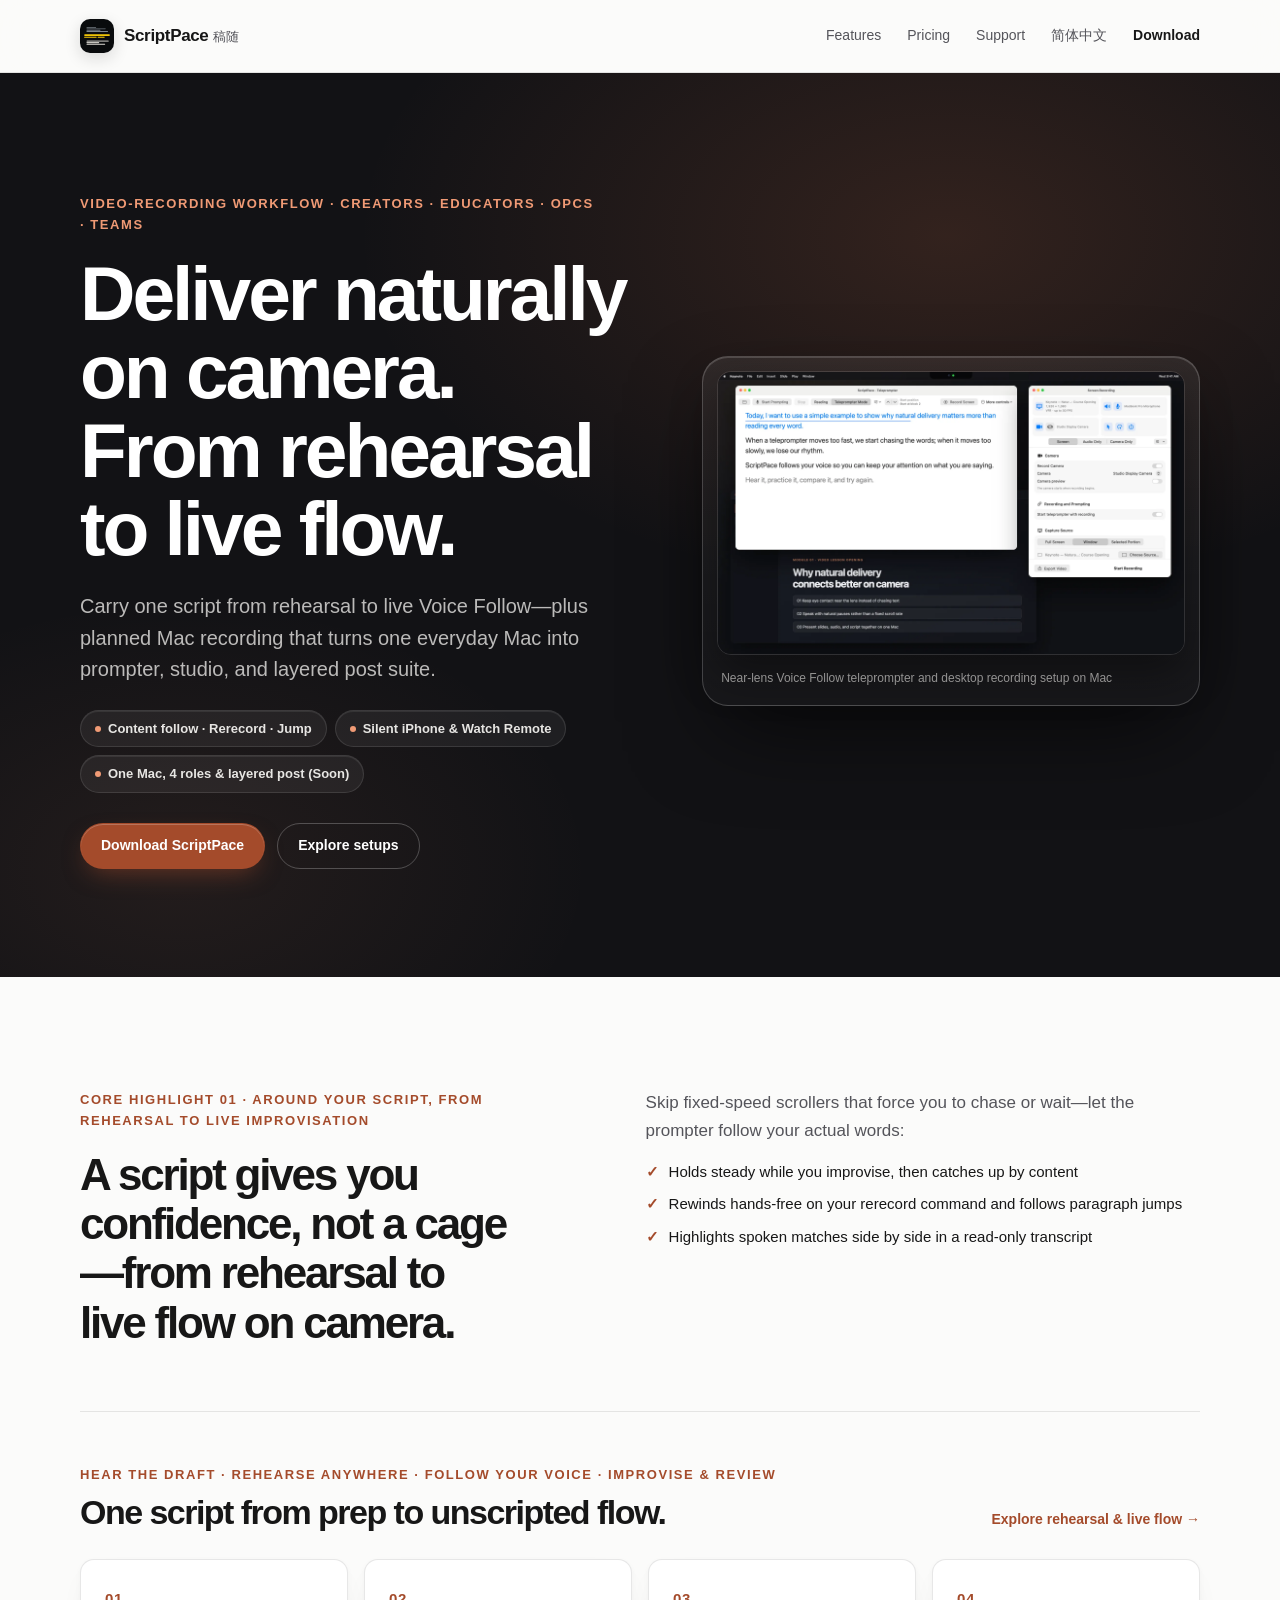
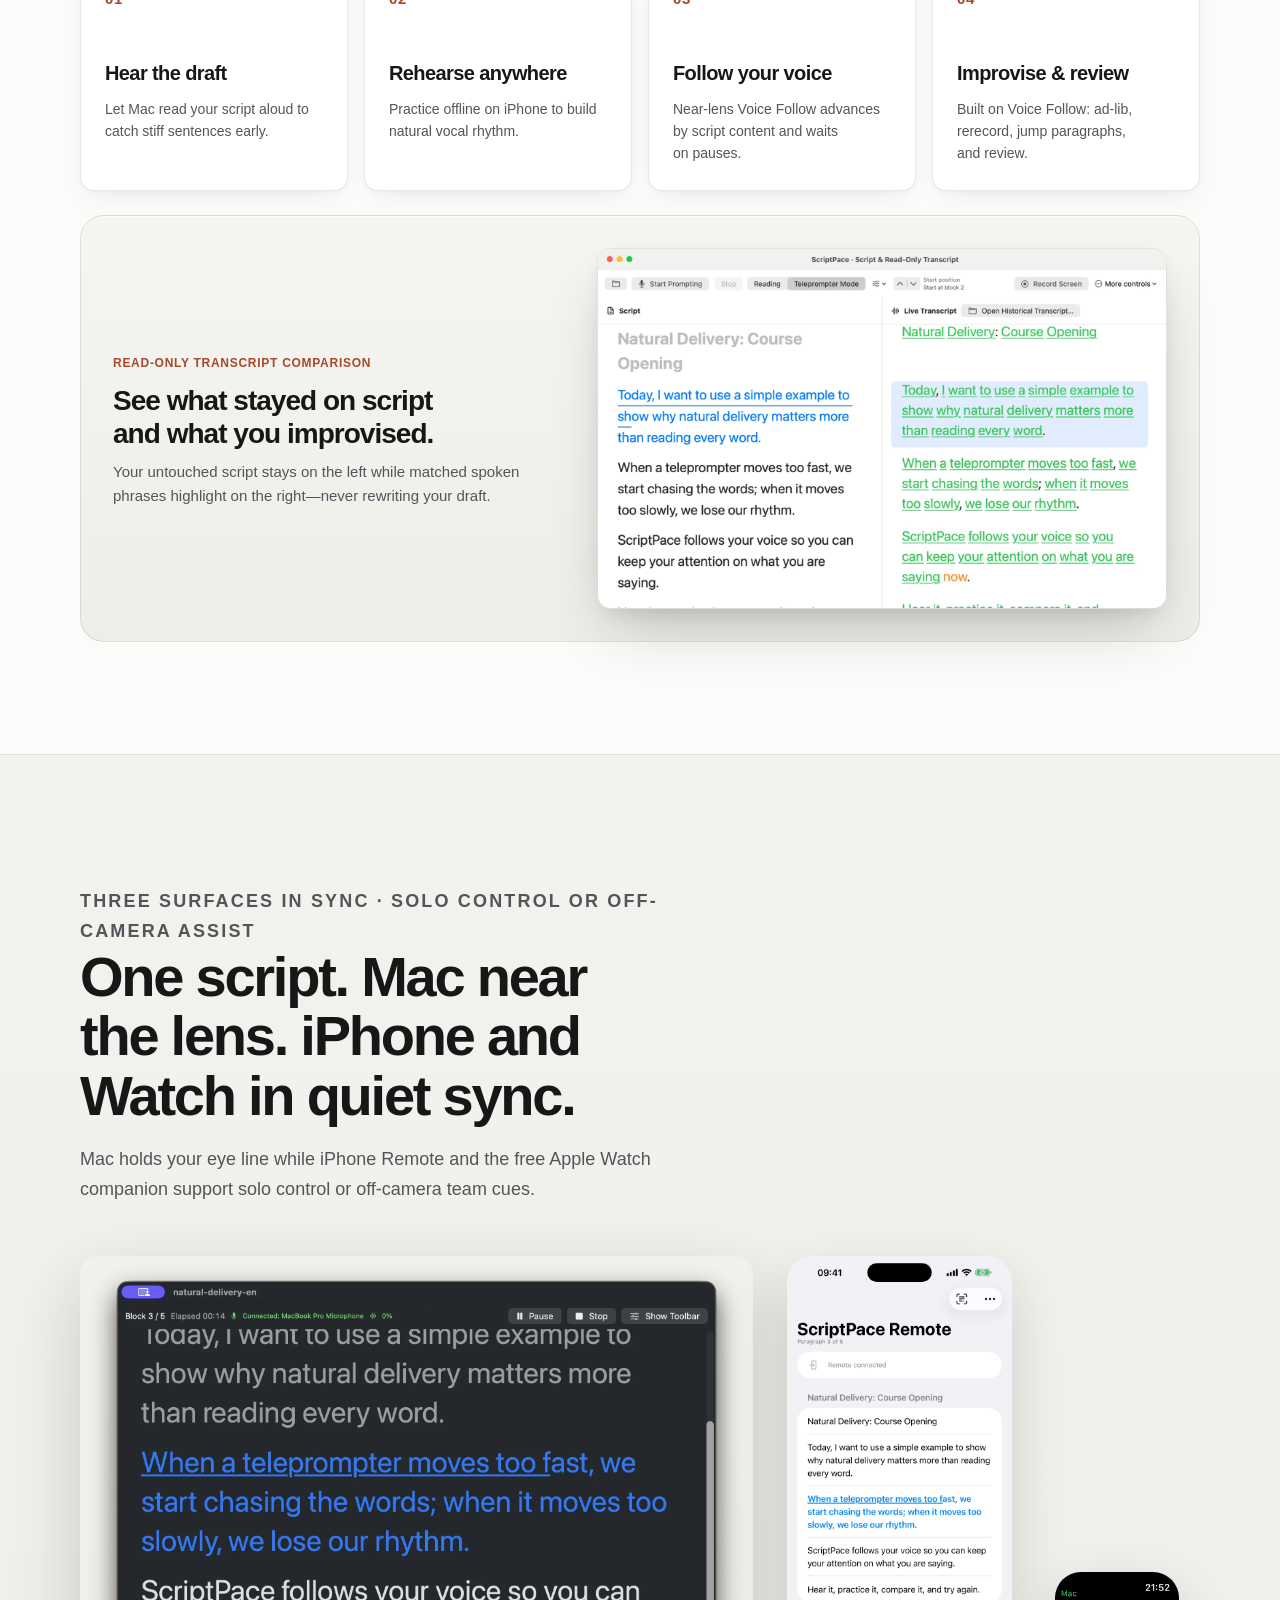
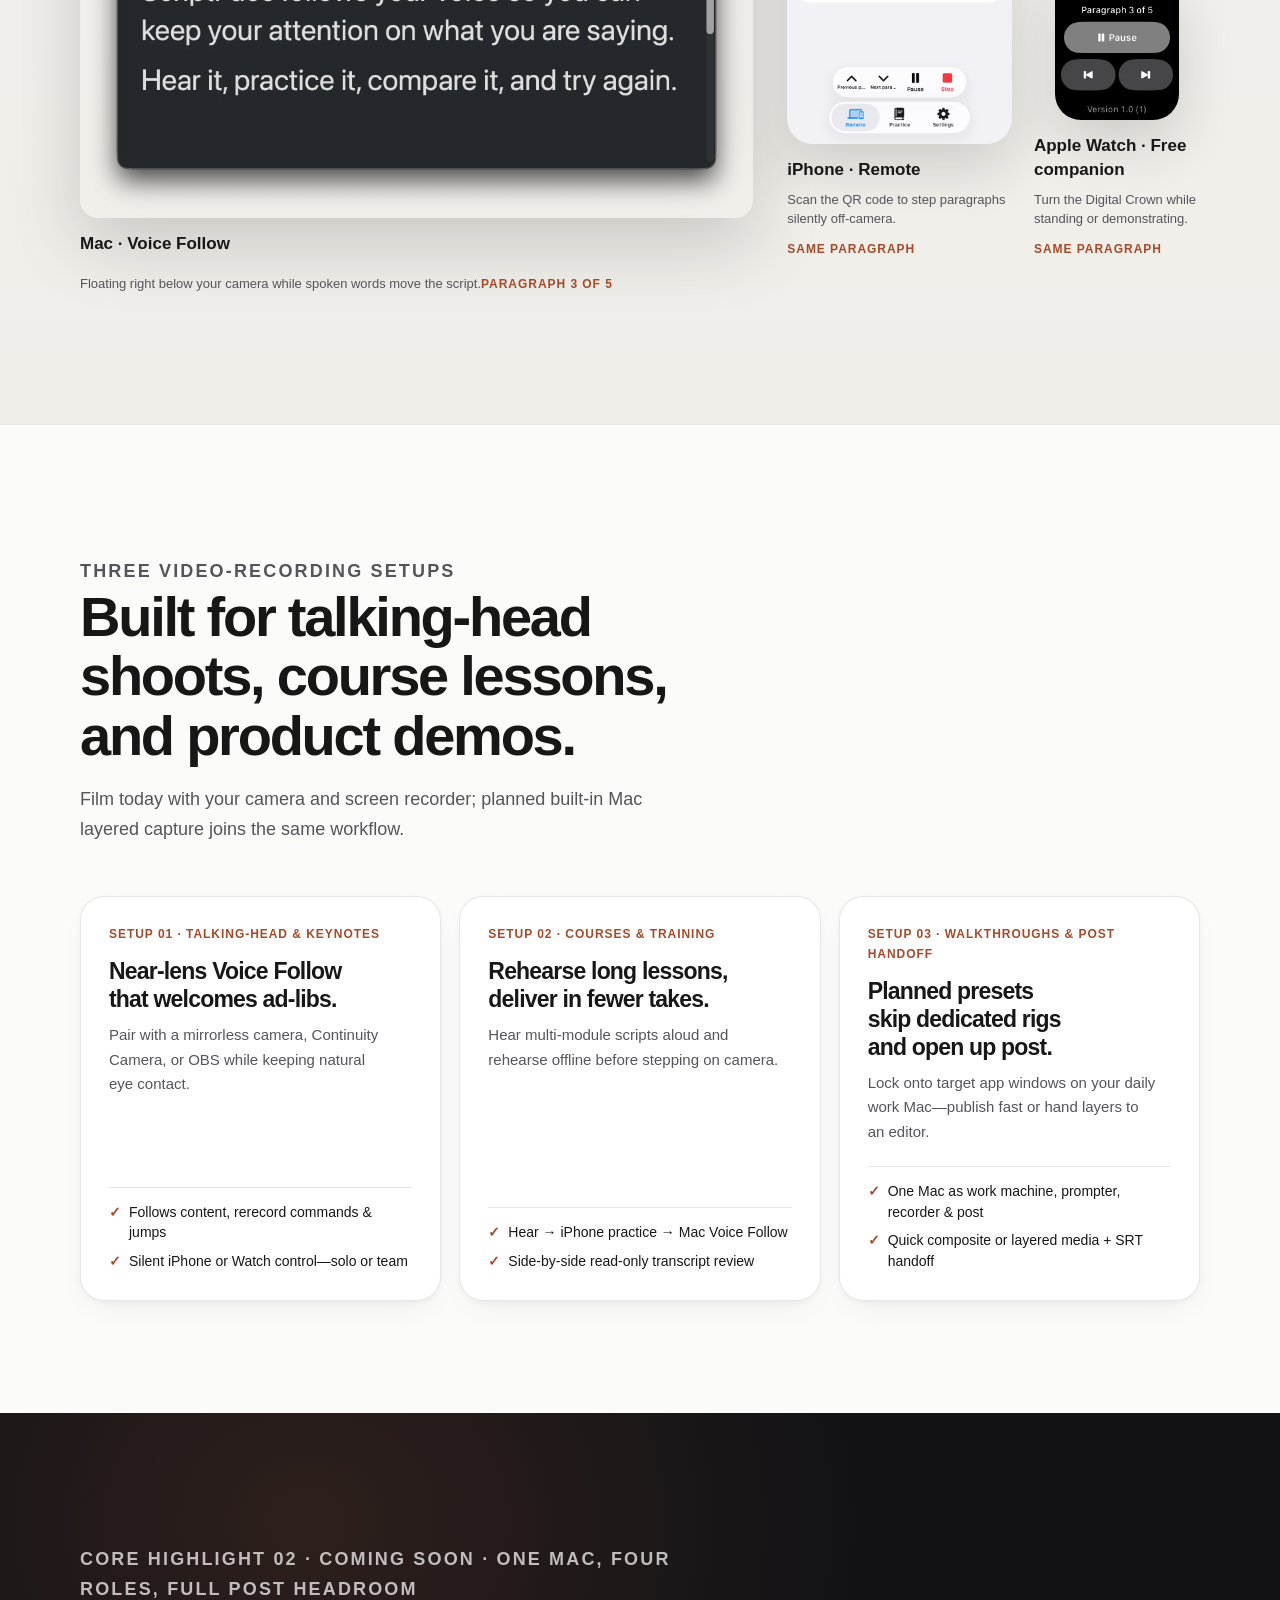
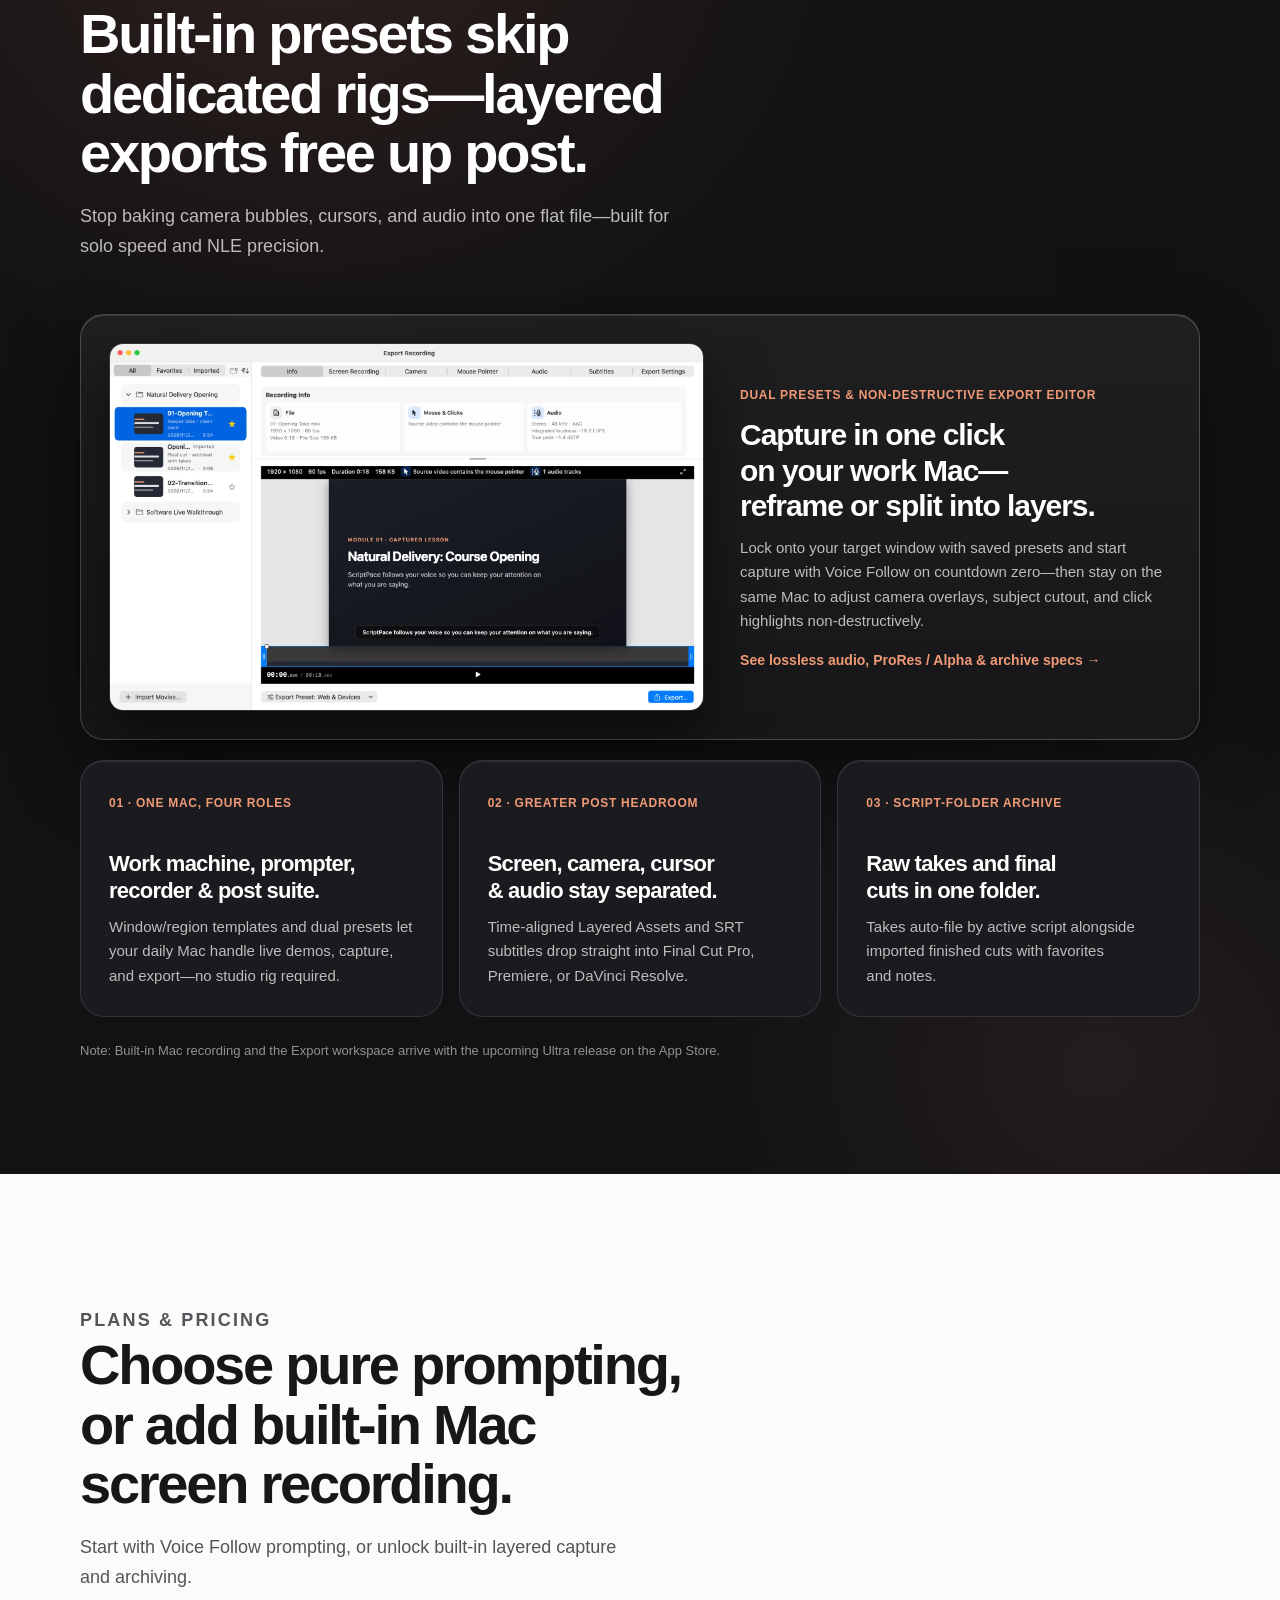
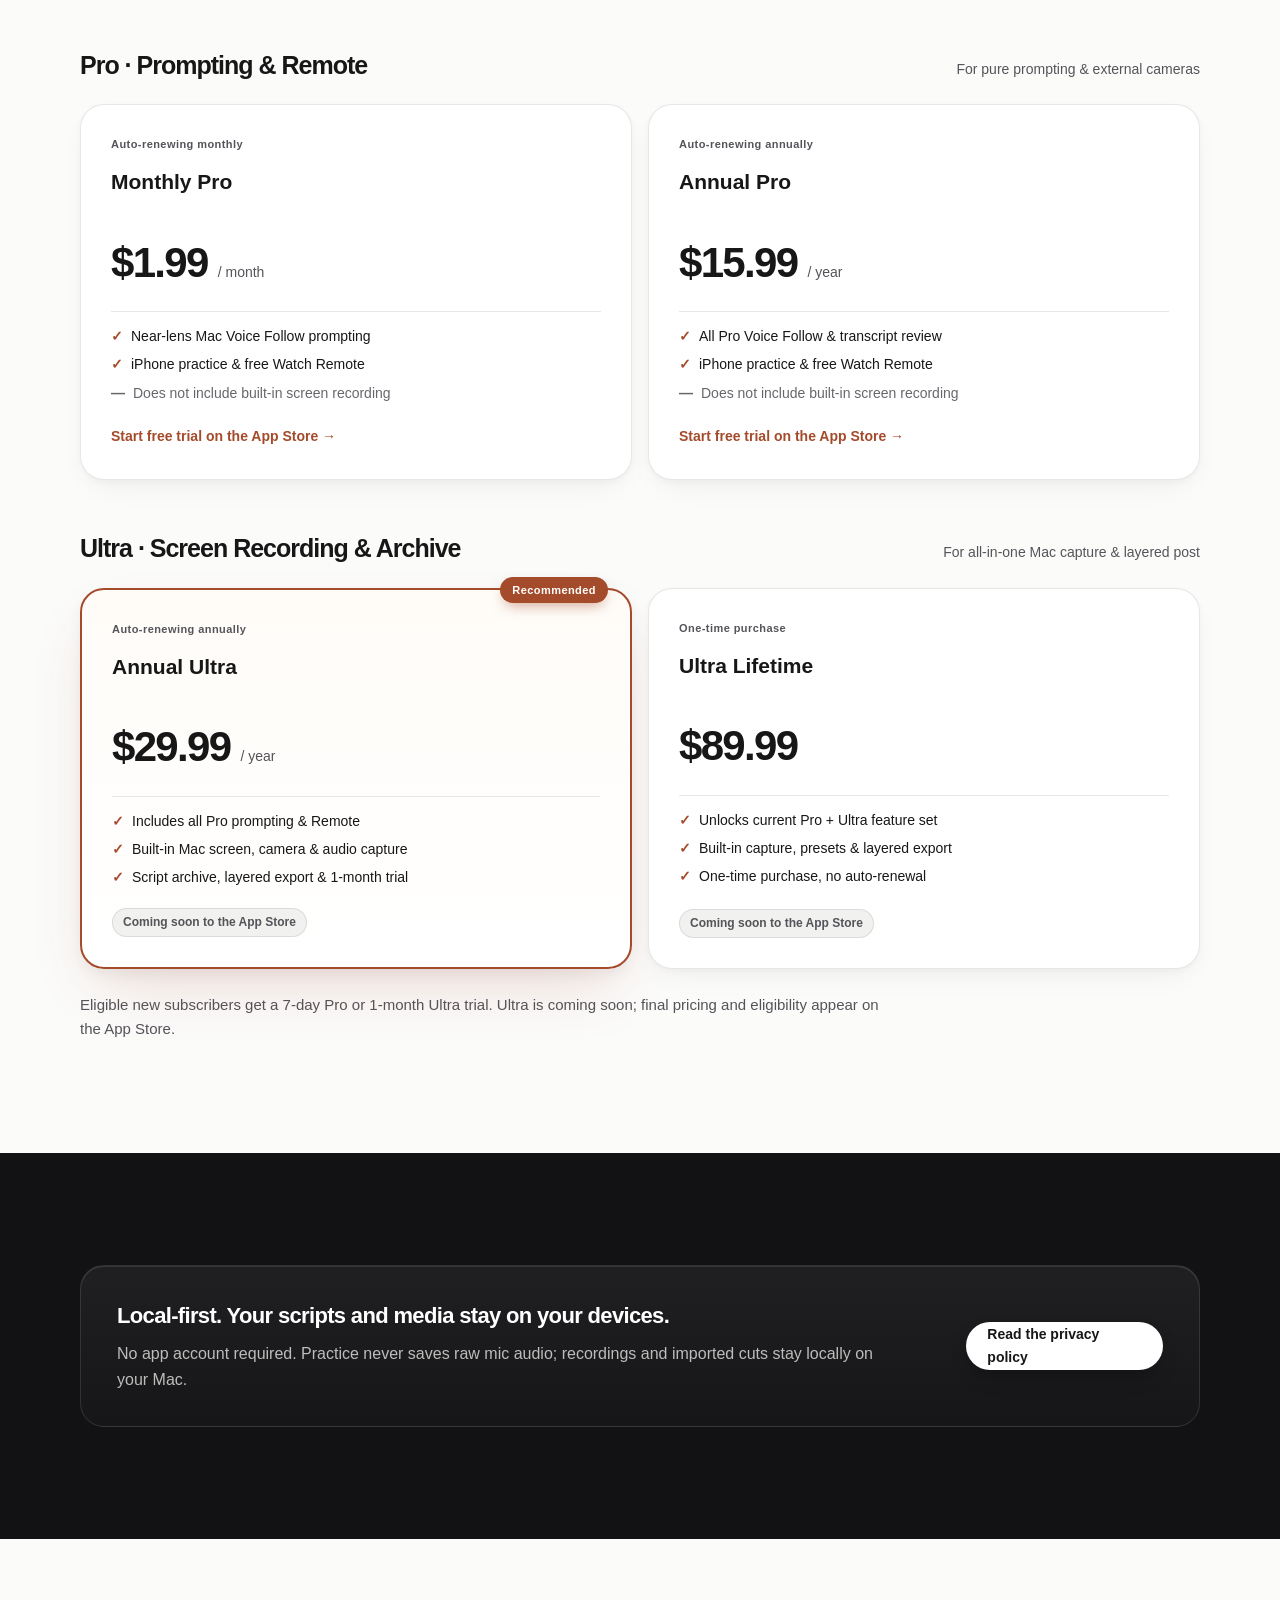
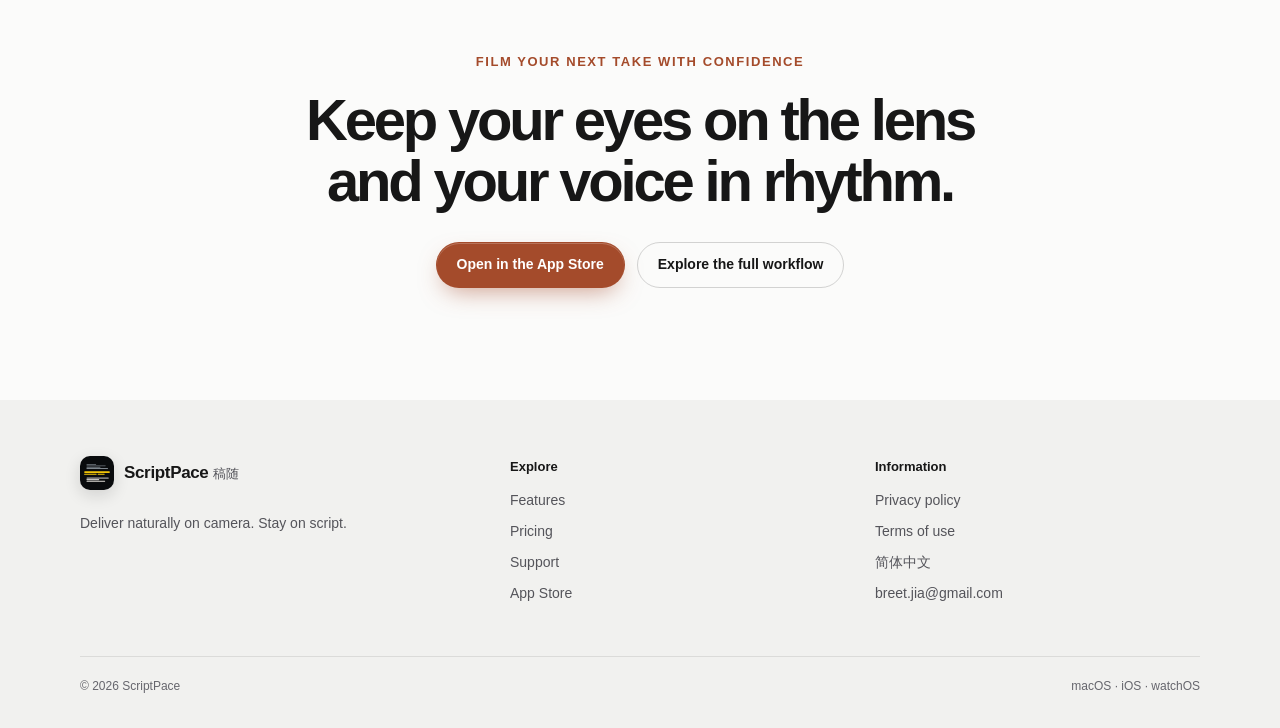
==== commit 39ee342a: "Polish visual craft with studio lighting, dark recording climax, and subtle motion - Add subtle warm" ====
--- a/en/index.html
+++ b/en/index.html
@@ -228,7 +228,7 @@
         </div>
       </section>
 
-      <section class="section section--soft" id="recording">
+      <section class="section section--dark section--studio" id="recording">
         <div class="container">
           <div class="section__heading">
             <p class="eyebrow">Core highlight 02 · Coming soon · One Mac, four roles, full post headroom</p>
--- a/assets/css/site.css
+++ b/assets/css/site.css
@@ -1,5 +1,12 @@
 :root {
   --ink: #171717;
+  --studio: #121215;
+  --studio-elevated: #1b1b1f;
+  --studio-line: rgba(255, 255, 255, 0.11);
+  --studio-line-strong: rgba(255, 255, 255, 0.2);
+  --ink-on-dark: #f7f6f3;
+  --muted-on-dark: rgba(247, 246, 243, 0.74);
+  --soft-on-dark: rgba(247, 246, 243, 0.56);
   --muted: #54545a;
   --soft-muted: #66666d;
   --paper: #fbfbfa;
@@ -8,13 +15,17 @@
   --accent: #a44b2b;
   --accent-dark: #873a1f;
   --accent-on-dark: #f09a75;
-  --line: rgba(23, 23, 23, 0.11);
+  --line: rgba(23, 23, 23, 0.1);
+  --line-strong: rgba(23, 23, 23, 0.18);
   --white: #ffffff;
   --content: 1120px;
   --narrow: 760px;
   --radius: 24px;
   --radius-small: 14px;
-  --shadow: 0 20px 70px rgba(23, 23, 23, 0.09);
+  --shadow: 0 24px 64px -16px rgba(23, 23, 23, 0.12), 0 4px 14px -2px rgba(23, 23, 23, 0.05);
+  --shadow-card: 0 12px 32px -12px rgba(23, 23, 23, 0.08), 0 2px 6px rgba(23, 23, 23, 0.03);
+  --shadow-device: 0 28px 56px -16px rgba(23, 23, 23, 0.24), 0 8px 20px -6px rgba(23, 23, 23, 0.1);
+  --ease-out-expo: cubic-bezier(0.16, 1, 0.3, 1);
   --font: -apple-system, BlinkMacSystemFont, "SF Pro Display", "SF Pro Text", "Helvetica Neue", Arial, sans-serif;
   --font-cjk: -apple-system, BlinkMacSystemFont, "SF Pro Display", "PingFang SC", "Hiragino Sans GB", "Microsoft YaHei", sans-serif;
 }
@@ -31,7 +42,11 @@
   font-size: 16px;
   line-height: 1.65;
   text-rendering: optimizeLegibility;
-}
+  -webkit-font-smoothing: antialiased;
+}
+
+h1, h2, h3 { text-wrap: balance; }
+p { text-wrap: pretty; }
 
 body[data-locale="en"] { font-family: var(--font); }
 
@@ -77,9 +92,16 @@
   position: sticky;
   z-index: 10;
   top: 0;
-  background: color-mix(in srgb, var(--paper) 88%, transparent);
+  background: color-mix(in srgb, var(--paper) 86%, transparent);
   border-bottom: 1px solid var(--line);
-  backdrop-filter: blur(18px);
+  backdrop-filter: blur(20px) saturate(140%);
+  transition: background 240ms var(--ease-out-expo), box-shadow 240ms var(--ease-out-expo), border-color 240ms var(--ease-out-expo);
+}
+
+.site-header.is-scrolled {
+  background: color-mix(in srgb, var(--paper) 94%, transparent);
+  border-bottom-color: rgba(23, 23, 23, 0.13);
+  box-shadow: 0 8px 28px -12px rgba(23, 23, 23, 0.12);
 }
 
 section[id],
@@ -143,10 +165,14 @@
 .mobile-menu { display: none; }
 
 .hero {
-  padding: 120px 0 104px;
+  position: relative;
+  padding: 120px 0 108px;
   overflow: hidden;
-  background: var(--ink);
-  color: var(--white);
+  background:
+    radial-gradient(ellipse 72% 62% at 74% 18%, rgba(214, 114, 72, 0.17), transparent 64%),
+    radial-gradient(ellipse 52% 48% at 14% 88%, rgba(240, 154, 117, 0.08), transparent 62%),
+    var(--studio);
+  color: var(--ink-on-dark);
 }
 
 .hero__grid {
@@ -173,31 +199,32 @@
 .hero h1 {
   max-width: 680px;
   margin: 0;
-  font-size: clamp(46px, 6vw, 82px);
+  color: var(--white);
+  font-size: clamp(46px, 6vw, 80px);
   font-weight: 650;
-  letter-spacing: -0.065em;
-  line-height: 0.98;
+  letter-spacing: -0.04em;
+  line-height: 1.02;
 }
 
 body[data-locale="zh-Hans"] .hero h1 {
   font-size: clamp(38px, 4.6vw, 62px);
-  letter-spacing: -0.04em;
-  line-height: 1.1;
+  letter-spacing: -0.035em;
+  line-height: 1.12;
 }
 
 .hero__lead {
   max-width: 540px;
   margin: 24px 0 0;
-  color: rgba(255, 255, 255, 0.76);
+  color: var(--muted-on-dark);
   font-size: clamp(17px, 1.85vw, 20px);
-  line-height: 1.55;
+  line-height: 1.58;
 }
 
 .hero__chips {
   display: flex;
   flex-wrap: wrap;
   gap: 8px;
-  margin: 22px 0 0;
+  margin: 24px 0 0;
   padding: 0;
   list-style: none;
 }
@@ -206,11 +233,12 @@
   display: inline-flex;
   align-items: center;
   gap: 7px;
-  padding: 6px 13px;
-  background: rgba(255, 255, 255, 0.07);
-  border: 1px solid rgba(255, 255, 255, 0.14);
+  padding: 7px 14px;
+  background: rgba(255, 255, 255, 0.06);
+  border: 1px solid var(--studio-line);
   border-radius: 999px;
-  color: rgba(255, 255, 255, 0.88);
+  box-shadow: inset 0 1px 0 rgba(255, 255, 255, 0.08);
+  color: rgba(247, 246, 243, 0.92);
   font-size: 13px;
   font-weight: 550;
 }
@@ -224,66 +252,122 @@
   background: var(--accent-on-dark);
 }
 
-.hero__actions { display: flex; flex-wrap: wrap; gap: 12px; margin-top: 28px; }
+.hero__actions { display: flex; flex-wrap: wrap; gap: 12px; margin-top: 30px; }
 
 .button {
   display: inline-flex;
   min-height: 46px;
   align-items: center;
   justify-content: center;
-  padding: 0 18px;
+  padding: 0 20px;
   border: 1px solid transparent;
   border-radius: 999px;
   font-size: 14px;
   font-weight: 700;
   text-decoration: none;
-  transition: transform 180ms ease, background 180ms ease, color 180ms ease, border-color 180ms ease;
+  transition: transform 220ms var(--ease-out-expo), background 200ms ease, color 200ms ease, border-color 200ms ease, box-shadow 220ms var(--ease-out-expo);
 }
 
 .button:hover { transform: translateY(-2px); }
-.button--primary { color: var(--white); background: var(--accent); }
-.button--primary:hover { background: var(--accent-dark); }
-.button--light { color: var(--ink); background: var(--white); }
-.button--light:hover { background: #f0f0ed; }
-.button--secondary { color: var(--ink); background: transparent; border-color: var(--line); }
+.button--primary {
+  color: var(--white);
+  background: var(--accent);
+  box-shadow: 0 10px 24px -8px rgba(164, 75, 43, 0.55), inset 0 1px 0 rgba(255, 255, 255, 0.22);
+}
+.button--primary:hover {
+  background: var(--accent-dark);
+  box-shadow: 0 14px 28px -8px rgba(164, 75, 43, 0.62), inset 0 1px 0 rgba(255, 255, 255, 0.22);
+}
+.button--light {
+  color: var(--ink);
+  background: var(--white);
+  box-shadow: 0 10px 24px -10px rgba(0, 0, 0, 0.45);
+}
+.button--light:hover { background: #f2f1ed; }
+.button--secondary { color: var(--ink); background: transparent; border-color: var(--line-strong); }
+.button--secondary:hover { border-color: rgba(23, 23, 23, 0.34); background: rgba(23, 23, 23, 0.03); }
 .hero .button--secondary { color: var(--white); border-color: rgba(255, 255, 255, 0.24); }
-.hero .button--secondary:hover { background: rgba(255, 255, 255, 0.1); }
+.hero .button--secondary:hover { background: rgba(255, 255, 255, 0.1); border-color: rgba(255, 255, 255, 0.38); }
 
 .hero__visual { position: relative; min-height: 360px; }
-.hero__visual--product { display: grid; min-height: 0; align-content: center; gap: 12px; margin: 0; }
-.hero__product-image { width: 100%; height: auto; border: 1px solid rgba(255, 255, 255, 0.16); border-radius: 18px; box-shadow: 0 30px 80px rgba(0, 0, 0, 0.38); }
-.hero__product-caption { margin: 0; color: rgba(255, 255, 255, 0.68); font-size: 12px; }
+.hero__visual--product {
+  display: grid;
+  min-height: 0;
+  align-content: center;
+  gap: 14px;
+  margin: 0;
+  padding: 14px;
+  background: linear-gradient(180deg, rgba(255, 255, 255, 0.07) 0%, rgba(255, 255, 255, 0.025) 100%);
+  border: 1px solid var(--studio-line-strong);
+  border-radius: 26px;
+  box-shadow: 0 36px 90px -20px rgba(0, 0, 0, 0.65), inset 0 1px 0 rgba(255, 255, 255, 0.16);
+}
+.hero__product-image {
+  width: 100%;
+  height: auto;
+  border: 1px solid rgba(255, 255, 255, 0.1);
+  border-radius: 14px;
+  box-shadow: 0 18px 44px rgba(0, 0, 0, 0.4);
+}
+.hero__product-caption { margin: 0 4px 2px; color: var(--soft-on-dark); font-size: 12px; }
 .release-pill { display: inline-flex; align-items: center; gap: 8px; margin: 20px 0 0; padding: 6px 12px; color: rgba(255, 255, 255, 0.72); background: rgba(255, 255, 255, 0.06); border: 1px solid rgba(255, 255, 255, 0.12); border-radius: 999px; font-size: 12px; font-weight: 500; }
 .release-pill > span { width: 6px; height: 6px; flex: 0 0 6px; background: rgba(255, 255, 255, 0.45); border-radius: 50%; }
 .release-pill--light { margin: 0; color: var(--soft-muted); background: transparent; border-color: var(--line); }
 .release-pill--light > span { background: var(--soft-muted); }
 
 .scenario-grid { display: grid; grid-template-columns: repeat(3, minmax(0, 1fr)); gap: 18px; }
-.scenario-card { display: flex; flex-direction: column; justify-content: space-between; gap: 22px; padding: 28px; background: var(--white); border: 1px solid var(--line); border-radius: var(--radius); }
+.scenario-card {
+  display: flex;
+  flex-direction: column;
+  justify-content: space-between;
+  gap: 22px;
+  padding: 28px;
+  background: var(--white);
+  border: 1px solid var(--line);
+  border-radius: var(--radius);
+  box-shadow: var(--shadow-card);
+  transition: transform 280ms var(--ease-out-expo), border-color 220ms ease, box-shadow 280ms var(--ease-out-expo);
+}
+.scenario-card:hover {
+  transform: translateY(-3px);
+  border-color: var(--line-strong);
+  box-shadow: var(--shadow);
+}
 .scenario-card__meta { display: flex; flex-wrap: wrap; align-items: center; justify-content: space-between; gap: 8px; margin-bottom: 12px; }
-.scenario-card__tag { color: var(--accent); font-size: 12px; font-weight: 750; letter-spacing: 0.08em; text-transform: uppercase; }
+.scenario-card__tag { color: var(--accent); font-size: 12px; font-weight: 750; letter-spacing: 0.08em; text-transform: uppercase; font-variant-numeric: tabular-nums; }
 .scenario-card__badge { display: inline-flex; align-items: center; padding: 3px 9px; border-radius: 999px; background: var(--surface); color: var(--soft-muted); font-size: 11px; font-weight: 500; }
 .scenario-card__badge--soon { background: var(--surface); color: var(--soft-muted); border: 1px solid var(--line); }
-.scenario-card h3 { margin: 0 0 10px; font-size: 23px; letter-spacing: -0.04em; line-height: 1.2; }
+.scenario-card h3 { margin: 0 0 10px; font-size: 23px; letter-spacing: -0.035em; line-height: 1.22; }
 .scenario-card p { margin: 0; color: var(--muted); font-size: 15px; line-height: 1.62; }
 .scenario-card__points { display: grid; gap: 8px; margin: 0; padding: 14px 0 0; border-top: 1px solid var(--line); list-style: none; color: var(--ink); font-size: 14px; line-height: 1.48; }
 .scenario-card__points li { display: flex; align-items: baseline; gap: 8px; }
 .scenario-card__points li::before { content: "✓"; flex: 0 0 auto; color: var(--accent); font-weight: 700; }
 
 .recording-showcase { display: grid; grid-template-columns: repeat(2, minmax(0, 1fr)); gap: 24px; margin-bottom: 24px; }
-.recording-feature { display: grid; grid-template-columns: minmax(0, 1.16fr) minmax(0, 0.84fr); gap: 36px; align-items: center; padding: 28px; margin-bottom: 24px; background: var(--white); border: 1px solid var(--line); border-radius: var(--radius); }
+.recording-feature {
+  display: grid;
+  grid-template-columns: minmax(0, 1.16fr) minmax(0, 0.84fr);
+  gap: 36px;
+  align-items: center;
+  padding: 28px;
+  margin-bottom: 20px;
+  background: var(--white);
+  border: 1px solid var(--line);
+  border-radius: var(--radius);
+  box-shadow: var(--shadow-card);
+}
 .recording-feature figure { margin: 0; }
-.recording-feature img { width: 100%; height: auto; border-radius: 14px; box-shadow: 0 18px 46px rgba(23, 23, 23, 0.14); }
-.recording-feature h3 { margin: 8px 0 12px; font-size: clamp(23px, 2.8vw, 30px); letter-spacing: -0.04em; line-height: 1.16; }
-.recording-feature p { margin: 0; color: var(--muted); font-size: 15px; line-height: 1.62; }
-.recording-feature p + p { margin-top: 12px; }
+.recording-feature img { width: 100%; height: auto; border-radius: 14px; box-shadow: var(--shadow-device); }
+.recording-feature h3 { margin: 10px 0 12px; font-size: clamp(23px, 2.8vw, 30px); letter-spacing: -0.035em; line-height: 1.18; }
+.recording-feature p { margin: 0; color: var(--muted); font-size: 15px; line-height: 1.64; }
+.recording-feature p + p { margin-top: 14px; }
 .recording-feature__list { display: grid; gap: 8px; margin: 14px 0 16px; padding: 0; list-style: none; color: var(--ink); font-size: 14px; line-height: 1.5; }
 .recording-feature__list li { display: flex; align-items: baseline; gap: 8px; }
 .recording-feature__list li::before { content: "✓"; flex: 0 0 auto; color: var(--accent); font-weight: 700; }
 .recording-panel-card { display: flex; flex-direction: column; gap: 18px; padding: 24px; background: var(--white); border: 1px solid var(--line); border-radius: var(--radius); }
 .recording-panel-card figure { margin: 0; }
 .recording-panel-card img { width: 100%; height: auto; border-radius: 14px; box-shadow: 0 16px 42px rgba(23, 23, 23, 0.14); }
-.recording-panel-card h3 { margin: 6px 0 8px; font-size: 23px; letter-spacing: -0.04em; }
+.recording-panel-card h3 { margin: 6px 0 8px; font-size: 23px; letter-spacing: -0.035em; }
 .recording-panel-card p { margin: 0; color: var(--muted); font-size: 15px; line-height: 1.6; }
 
 .stage-nav { display: flex; flex-wrap: wrap; gap: 10px; margin-top: 28px; }
@@ -297,21 +381,22 @@
   background: var(--white);
   border: 1px solid var(--line);
   border-radius: 999px;
+  box-shadow: 0 2px 6px rgba(23, 23, 23, 0.04);
   font-size: 14px;
   font-weight: 600;
   text-decoration: none;
-  transition: transform 180ms ease, border-color 180ms ease, box-shadow 180ms ease;
-}
-.stage-nav__pill span { color: var(--accent); font-size: 12px; font-weight: 750; letter-spacing: 0.04em; }
+  transition: transform 200ms var(--ease-out-expo), border-color 180ms ease, box-shadow 200ms var(--ease-out-expo);
+}
+.stage-nav__pill span { color: var(--accent); font-size: 12px; font-weight: 750; letter-spacing: 0.04em; font-variant-numeric: tabular-nums; }
 .stage-nav__pill:hover {
   transform: translateY(-1px);
   border-color: rgba(164, 75, 43, 0.42);
-  box-shadow: 0 8px 20px rgba(23, 23, 23, 0.06);
+  box-shadow: 0 10px 22px -8px rgba(23, 23, 23, 0.14);
 }
 
 .stage-header { margin: 0 0 36px; padding-bottom: 18px; border-bottom: 1px solid var(--line); }
 .stage-header + .feature-list { margin-bottom: 92px; }
-.stage-header h2 { margin: 6px 0 10px; font-size: clamp(28px, 4vw, 44px); letter-spacing: -0.05em; }
+.stage-header h2 { margin: 6px 0 10px; font-size: clamp(28px, 4vw, 44px); letter-spacing: -0.04em; }
 .stage-header p { max-width: 680px; margin: 0; color: var(--muted); font-size: 17px; }
 
 .root-links { display: flex; flex-wrap: wrap; justify-content: center; gap: 18px; margin-top: 28px; color: var(--muted); font-size: 14px; }
@@ -319,21 +404,69 @@
 .root-links a:hover { color: var(--ink); }
 
 .recording-grid { display: grid; grid-template-columns: repeat(3, minmax(0, 1fr)); gap: 16px; }
-.recording-card { min-height: 220px; padding: 28px; background: var(--white); border: 1px solid var(--line); border-radius: var(--radius); }
-.recording-card__index { color: var(--accent); font-size: 12px; font-weight: 750; letter-spacing: 0.06em; text-transform: uppercase; }
+.recording-card {
+  min-height: 220px;
+  padding: 28px;
+  background: var(--white);
+  border: 1px solid var(--line);
+  border-radius: var(--radius);
+  transition: transform 260ms var(--ease-out-expo), border-color 220ms ease, box-shadow 260ms var(--ease-out-expo);
+}
+.recording-card__index { color: var(--accent); font-size: 12px; font-weight: 750; letter-spacing: 0.06em; text-transform: uppercase; font-variant-numeric: tabular-nums; }
 .price-card__status { color: var(--soft-muted); font-size: 12px; font-weight: 600; letter-spacing: 0.04em; }
-.recording-card h3 { margin: 36px 0 10px; font-size: 22px; letter-spacing: -0.04em; }
-.recording-card p { margin: 0; color: var(--muted); font-size: 15px; line-height: 1.6; }
-.release-note { margin: 22px 0 0; padding: 0; color: var(--soft-muted); background: transparent; border: 0; font-size: 13px; line-height: 1.6; }
+.recording-card h3 { margin: 36px 0 10px; font-size: 22px; letter-spacing: -0.035em; line-height: 1.22; }
+.recording-card p { margin: 0; color: var(--muted); font-size: 15px; line-height: 1.62; }
+.release-note { margin: 24px 0 0; padding: 0; color: var(--soft-muted); background: transparent; border: 0; font-size: 13px; line-height: 1.6; }
 .release-note strong { color: var(--muted); font-weight: 600; }
 
-.section { padding: 108px 0; }
-.section--soft { background: var(--surface); }
-.section--dark { color: var(--white); background: var(--ink); }
-.section__heading { max-width: 720px; margin-bottom: 48px; }
-.section__heading h2 { margin: 0; font-size: clamp(34px, 5vw, 58px); font-weight: 650; letter-spacing: -0.055em; line-height: 1.03; }
+.section { padding: 112px 0; }
+.section--soft {
+  background: linear-gradient(180deg, #f3f2ee 0%, #efeee9 100%);
+  border-top: 1px solid rgba(23, 23, 23, 0.05);
+  border-bottom: 1px solid rgba(23, 23, 23, 0.05);
+}
+.section--dark { color: var(--ink-on-dark); background: var(--studio); }
+.section--studio {
+  position: relative;
+  overflow: hidden;
+  background:
+    radial-gradient(ellipse 68% 54% at 24% 8%, rgba(214, 114, 72, 0.14), transparent 64%),
+    radial-gradient(ellipse 52% 44% at 86% 92%, rgba(240, 154, 117, 0.08), transparent 60%),
+    var(--studio);
+}
+.section--dark .recording-feature {
+  background: linear-gradient(180deg, rgba(255, 255, 255, 0.055) 0%, rgba(255, 255, 255, 0.025) 100%);
+  border-color: var(--studio-line-strong);
+  box-shadow: 0 32px 80px -24px rgba(0, 0, 0, 0.65), inset 0 1px 0 rgba(255, 255, 255, 0.12);
+}
+.section--dark .recording-feature img {
+  border: 1px solid rgba(255, 255, 255, 0.1);
+  box-shadow: 0 24px 60px rgba(0, 0, 0, 0.55);
+}
+.section--dark .recording-feature h3,
+.section--dark .recording-card h3 { color: var(--white); }
+.section--dark .recording-feature p,
+.section--dark .recording-card p { color: var(--muted-on-dark); }
+.section--dark .recording-card {
+  background: var(--studio-elevated);
+  border-color: var(--studio-line);
+  box-shadow: inset 0 1px 0 rgba(255, 255, 255, 0.07);
+}
+.section--dark .recording-card:hover {
+  transform: translateY(-3px);
+  border-color: var(--studio-line-strong);
+  box-shadow: 0 20px 44px -18px rgba(0, 0, 0, 0.55), inset 0 1px 0 rgba(255, 255, 255, 0.12);
+}
+.section--dark .recording-card__index,
+.section--dark .text-link { color: var(--accent-on-dark); }
+.section--dark .text-link:hover { color: #f7b699; }
+.section--dark .release-note { color: var(--soft-on-dark); }
+
+.section__heading { max-width: 720px; margin-bottom: 52px; }
+.section__heading h2 { margin: 0; font-size: clamp(34px, 5vw, 56px); font-weight: 650; letter-spacing: -0.04em; line-height: 1.06; }
 .section__heading p { max-width: 620px; margin: 20px 0 0; color: var(--muted); font-size: 18px; }
-.section--dark .section__heading p { color: rgba(255, 255, 255, 0.62); }
+.section--dark .section__heading h2 { color: var(--white); }
+.section--dark .section__heading p { color: var(--muted-on-dark); }
 
 .story { display: grid; grid-template-columns: 0.95fr 1.05fr; gap: 64px; align-items: start; }
 .story__quote { margin: 0; font-size: clamp(28px, 4vw, 44px); font-weight: 650; letter-spacing: -0.05em; line-height: 1.12; }
@@ -351,34 +484,57 @@
 .text-link:hover { color: var(--accent-dark); text-decoration: underline; text-underline-offset: 3px; }
 
 .workflow-grid { display: grid; grid-template-columns: repeat(4, 1fr); gap: 16px; }
-.workflow-card { min-height: 220px; padding: 24px; background: var(--white); border: 1px solid var(--line); border-radius: var(--radius-small); }
-.workflow-card__number { color: var(--accent); font-size: 13px; font-weight: 700; }
-.workflow-card h3 { margin: 52px 0 8px; font-size: 20px; letter-spacing: -0.03em; }
-.workflow-card p { margin: 0; color: var(--muted); font-size: 14px; line-height: 1.55; }
+.workflow-card {
+  min-height: 220px;
+  padding: 26px 24px;
+  background: var(--white);
+  border: 1px solid var(--line);
+  border-radius: var(--radius-small);
+  box-shadow: var(--shadow-card);
+  transition: transform 260ms var(--ease-out-expo), border-color 220ms ease, box-shadow 260ms var(--ease-out-expo);
+}
+.workflow-card:hover {
+  transform: translateY(-3px);
+  border-color: var(--line-strong);
+  box-shadow: var(--shadow);
+}
+.workflow-card__number { color: var(--accent); font-size: 15px; font-weight: 750; letter-spacing: 0.04em; font-variant-numeric: tabular-nums; }
+.workflow-card h3 { margin: 44px 0 8px; font-size: 20px; letter-spacing: -0.03em; }
+.workflow-card p { margin: 0; color: var(--muted); font-size: 14px; line-height: 1.58; }
 
 .teleprompter-proof {
   display: grid;
   grid-template-columns: minmax(0, 0.88fr) minmax(0, 1.12fr);
   gap: 36px;
   align-items: center;
-  padding: 28px;
+  padding: 32px;
   margin-top: 24px;
-  background: var(--surface);
+  background: linear-gradient(180deg, #f6f5f2 0%, #eeede8 100%);
   border: 1px solid var(--line);
   border-radius: var(--radius);
-}
-.teleprompter-proof h3 { margin: 8px 0 10px; font-size: clamp(22px, 2.6vw, 28px); letter-spacing: -0.04em; line-height: 1.18; }
+  box-shadow: inset 0 1px 0 rgba(255, 255, 255, 0.85);
+}
+.teleprompter-proof h3 { margin: 8px 0 10px; font-size: clamp(22px, 2.6vw, 28px); letter-spacing: -0.035em; line-height: 1.18; }
 .teleprompter-proof p { margin: 0; color: var(--muted); font-size: 15px; line-height: 1.62; }
 .teleprompter-proof figure { margin: 0; }
-.teleprompter-proof img { width: 100%; height: auto; border-radius: 14px; box-shadow: 0 18px 46px rgba(23, 23, 23, 0.14); }
+.teleprompter-proof img { width: 100%; height: auto; border-radius: 14px; border: 1px solid rgba(23, 23, 23, 0.08); box-shadow: var(--shadow-device); }
 
 .feature-list { display: grid; gap: 110px; }
 .feature-row { display: grid; grid-template-columns: 1fr 1fr; gap: 72px; align-items: center; }
 .feature-row--ultra { padding: 32px; background: var(--surface); border: 1px solid var(--line); border-radius: var(--radius); }
 .feature-row:nth-child(even) .feature-row__visual { order: -1; }
-.feature-row__visual { padding: 22px; background: var(--surface); border-radius: var(--radius); box-shadow: var(--shadow); }
-.feature-row--ultra .feature-row__visual { background: var(--white); border: 1px solid var(--line); }
-.feature-row__visual img { width: 100%; border-radius: 12px; }
+.feature-row__visual {
+  padding: 24px;
+  background: linear-gradient(180deg, #f6f5f2 0%, #eae9e4 100%);
+  border: 1px solid rgba(23, 23, 23, 0.08);
+  border-radius: var(--radius);
+  box-shadow: var(--shadow), inset 0 1px 0 rgba(255, 255, 255, 0.9);
+}
+.feature-row--ultra .feature-row__visual {
+  background: linear-gradient(180deg, #ffffff 0%, #f5f4f0 100%);
+  border: 1px solid var(--line);
+}
+.feature-row__visual img { width: 100%; border-radius: 12px; box-shadow: var(--shadow-device); }
 .feature-row__visual--phone,
 .feature-row__visual--watch {
   padding: 36px 28px;
@@ -392,14 +548,14 @@
   max-width: 256px;
   margin: 0 auto;
   border-radius: 28px;
-  box-shadow: 0 22px 54px rgba(23, 23, 23, 0.18);
+  box-shadow: var(--shadow-device);
 }
 .feature-row__visual--watch img {
   width: 100%;
   max-width: 152px;
   margin: 0 auto;
   border-radius: 30px;
-  box-shadow: 0 18px 42px rgba(23, 23, 23, 0.2);
+  box-shadow: var(--shadow-device);
 }
 .feature-row h2 { margin: 0 0 16px; font-size: clamp(30px, 4vw, 48px); letter-spacing: -0.05em; line-height: 1.06; }
 .feature-row p { margin: 0; color: var(--muted); font-size: 17px; }
@@ -434,11 +590,46 @@
 .plan-group--future { padding: 28px; background: var(--surface); border: 1px solid var(--line); border-radius: var(--radius); }
 .plan-group--future .pricing-grid { max-width: none; }
 .price-card__status { margin: 0 0 12px !important; font-size: 11px !important; }
-.price-card { display: flex; flex-direction: column; position: relative; padding: 30px; background: var(--white); border: 1px solid var(--line); border-radius: var(--radius); }
-.price-card--featured { border: 2px solid var(--accent); box-shadow: var(--shadow); }
-.price-card__badge { position: absolute; top: -13px; right: 22px; padding: 4px 10px; color: var(--white); background: var(--accent); border-radius: 999px; font-size: 11px; font-weight: 700; }
+.price-card {
+  display: flex;
+  flex-direction: column;
+  position: relative;
+  padding: 30px;
+  background: var(--white);
+  border: 1px solid var(--line);
+  border-radius: var(--radius);
+  box-shadow: var(--shadow-card);
+  transition: transform 260ms var(--ease-out-expo), border-color 220ms ease, box-shadow 260ms var(--ease-out-expo);
+}
+.price-card:hover {
+  transform: translateY(-2px);
+  border-color: var(--line-strong);
+  box-shadow: var(--shadow);
+}
+.price-card--featured {
+  background: linear-gradient(180deg, #fffcf8 0%, #ffffff 100%);
+  border: 2px solid var(--accent);
+  box-shadow: 0 28px 64px -20px rgba(164, 75, 43, 0.22), 0 6px 18px -4px rgba(23, 23, 23, 0.08);
+}
+.price-card--featured:hover {
+  border-color: var(--accent-dark);
+  box-shadow: 0 32px 72px -20px rgba(164, 75, 43, 0.28), 0 8px 22px -4px rgba(23, 23, 23, 0.1);
+}
+.price-card__badge {
+  position: absolute;
+  top: -13px;
+  right: 22px;
+  padding: 4px 12px;
+  color: var(--white);
+  background: var(--accent);
+  border-radius: 999px;
+  box-shadow: 0 6px 14px -4px rgba(164, 75, 43, 0.5);
+  font-size: 11px;
+  font-weight: 700;
+  letter-spacing: 0.04em;
+}
 .price-card h3 { margin: 0; font-size: 21px; }
-.price-card__price { margin: 28px 0 10px; font-size: 40px; font-weight: 650; letter-spacing: -0.06em; }
+.price-card__price { margin: 28px 0 10px; font-size: 42px; font-weight: 650; letter-spacing: -0.04em; font-variant-numeric: tabular-nums; }
 .price-card__price small { color: var(--muted); font-size: 14px; font-weight: 500; letter-spacing: 0; }
 .pricing-note { max-width: 820px; margin: 24px 0 0; color: var(--muted); font-size: 15px; line-height: 1.6; }
 .price-card p { margin: 0; color: var(--muted); font-size: 14px; }
@@ -450,19 +641,42 @@
 .price-card__footer { margin-top: auto; padding-top: 20px; }
 .price-card__cta { display: inline-flex; align-items: center; gap: 4px; color: var(--accent); font-size: 14px; font-weight: 700; text-decoration: none; }
 .price-card__cta:hover { color: var(--accent-dark); text-decoration: underline; text-underline-offset: 3px; }
-.price-card__meta-note { display: inline-flex; align-items: center; padding: 4px 10px; background: var(--surface); border: 1px solid var(--line); border-radius: 999px; color: var(--soft-muted); font-size: 12px; font-weight: 600; }
+.price-card__meta-note { display: inline-flex; align-items: center; padding: 4px 10px; background: var(--surface); border: 1px solid var(--line); border-radius: 999px; color: var(--muted); font-size: 12px; font-weight: 600; }
 
 .cta-band { text-align: center; }
 .cta-band h2 { margin: 0; font-size: clamp(34px, 5vw, 58px); font-weight: 650; letter-spacing: -0.055em; line-height: 1.05; }
 .cta-band .hero__actions { justify-content: center; }
 
-.privacy-strip { display: flex; align-items: center; justify-content: space-between; gap: 28px; padding: 28px 32px; background: var(--ink); color: var(--white); border-radius: var(--radius); }
-.privacy-strip h3 { margin: 0; font-size: 22px; letter-spacing: -0.03em; }
-.privacy-strip p { margin: 6px 0 0; color: rgba(255, 255, 255, 0.78); }
-
-.page-hero { padding: 100px 0 72px; background: var(--surface); }
-.page-hero h1 { max-width: 760px; margin: 0; font-size: clamp(44px, 6vw, 76px); letter-spacing: -0.065em; line-height: 1; }
+.privacy-strip {
+  display: flex;
+  align-items: center;
+  justify-content: space-between;
+  gap: 28px;
+  padding: 32px 36px;
+  background: linear-gradient(180deg, rgba(255, 255, 255, 0.06) 0%, rgba(255, 255, 255, 0.02) 100%);
+  border: 1px solid var(--studio-line);
+  color: var(--ink-on-dark);
+  border-radius: var(--radius);
+  box-shadow: inset 0 1px 0 rgba(255, 255, 255, 0.1);
+}
+.privacy-strip h3 { margin: 0; color: var(--white); font-size: 22px; letter-spacing: -0.03em; }
+.privacy-strip p { margin: 6px 0 0; color: var(--muted-on-dark); }
+
+.page-hero {
+  padding: 100px 0 72px;
+  background: linear-gradient(180deg, #f5f4f0 0%, #eeede8 100%);
+  border-bottom: 1px solid var(--line);
+}
+.page-hero h1 { max-width: 760px; margin: 0; font-size: clamp(44px, 6vw, 72px); letter-spacing: -0.04em; line-height: 1.04; }
 .page-hero p { max-width: 650px; margin: 22px 0 0; color: var(--muted); font-size: 19px; }
+
+.stage-reveal {
+  transform: translateY(16px) scale(0.99);
+  transition: transform 620ms var(--ease-out-expo), box-shadow 620ms var(--ease-out-expo);
+}
+.stage-reveal.is-visible {
+  transform: none;
+}
 .content-narrow { width: min(calc(100% - 40px), var(--narrow)); margin: 0 auto; }
 .prose h2 { margin: 54px 0 14px; font-size: 30px; letter-spacing: -0.04em; line-height: 1.15; }
 .prose h3 { margin: 34px 0 10px; font-size: 21px; }
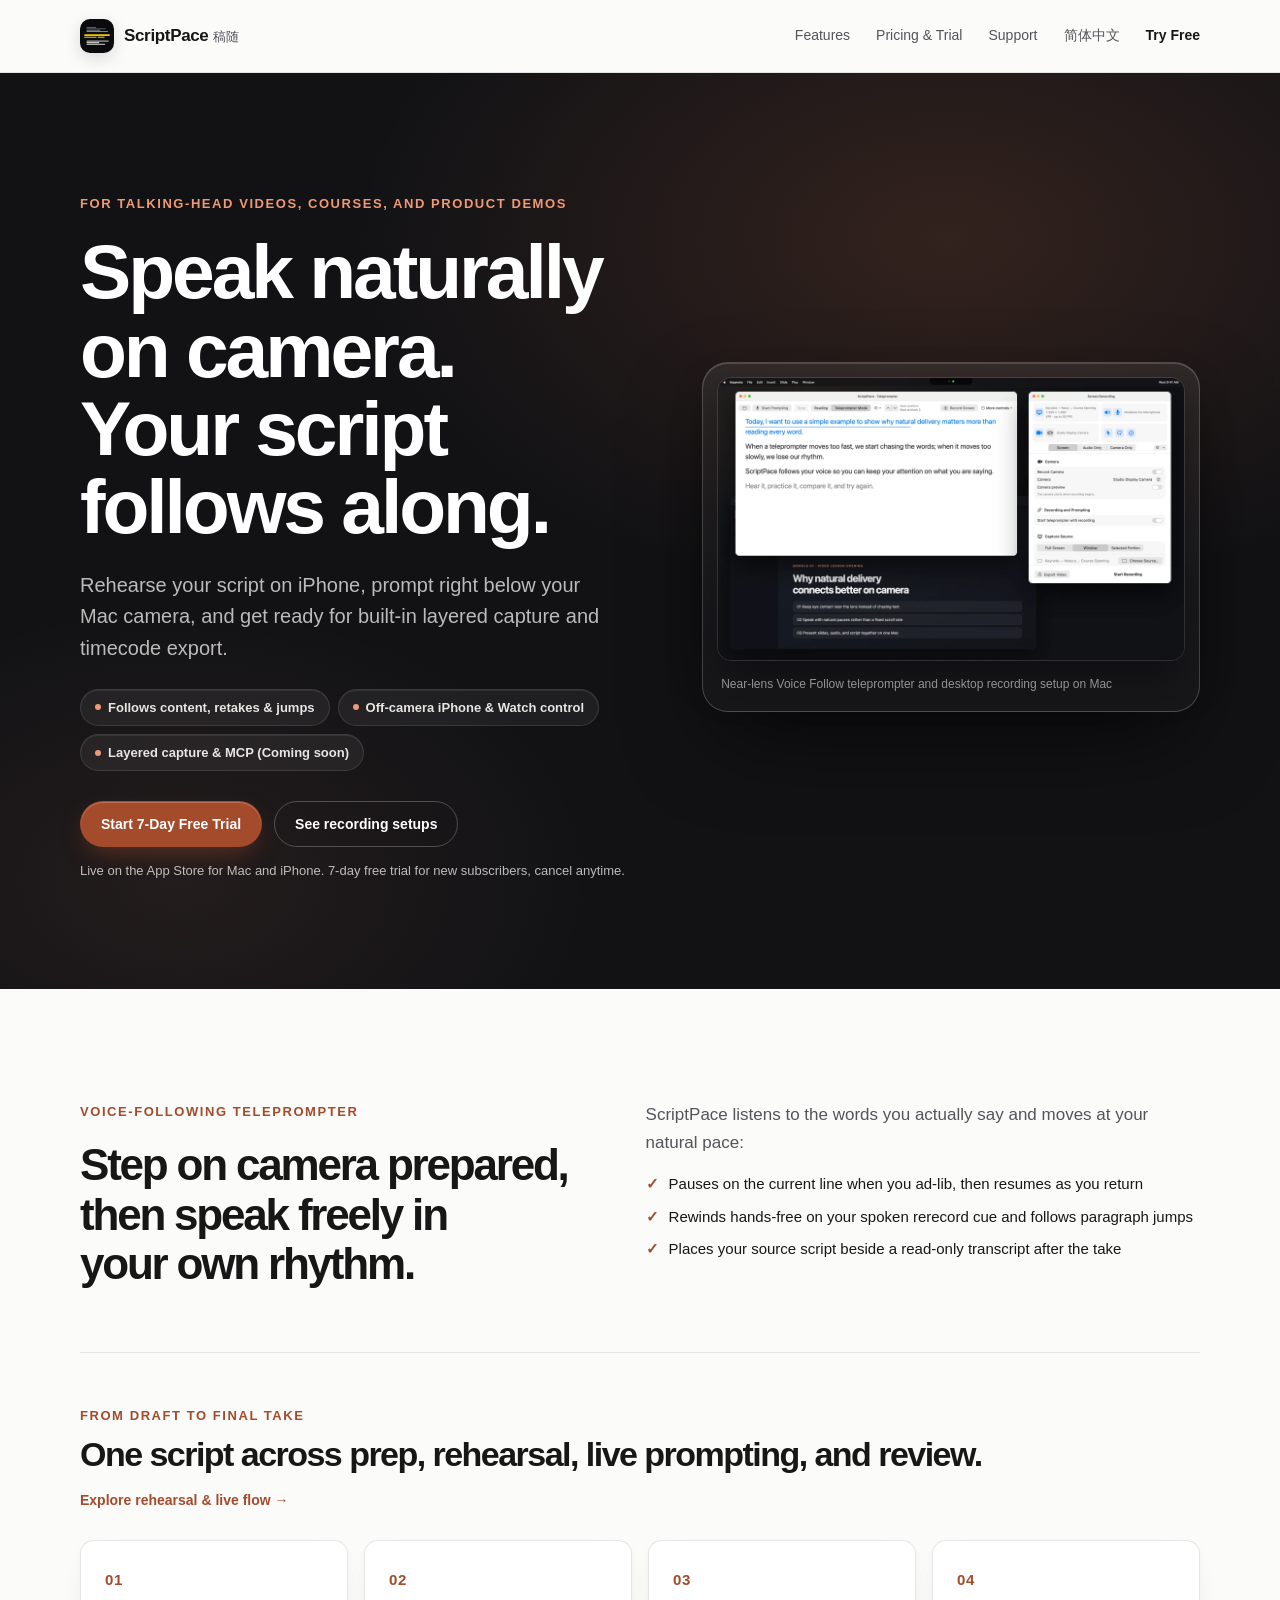
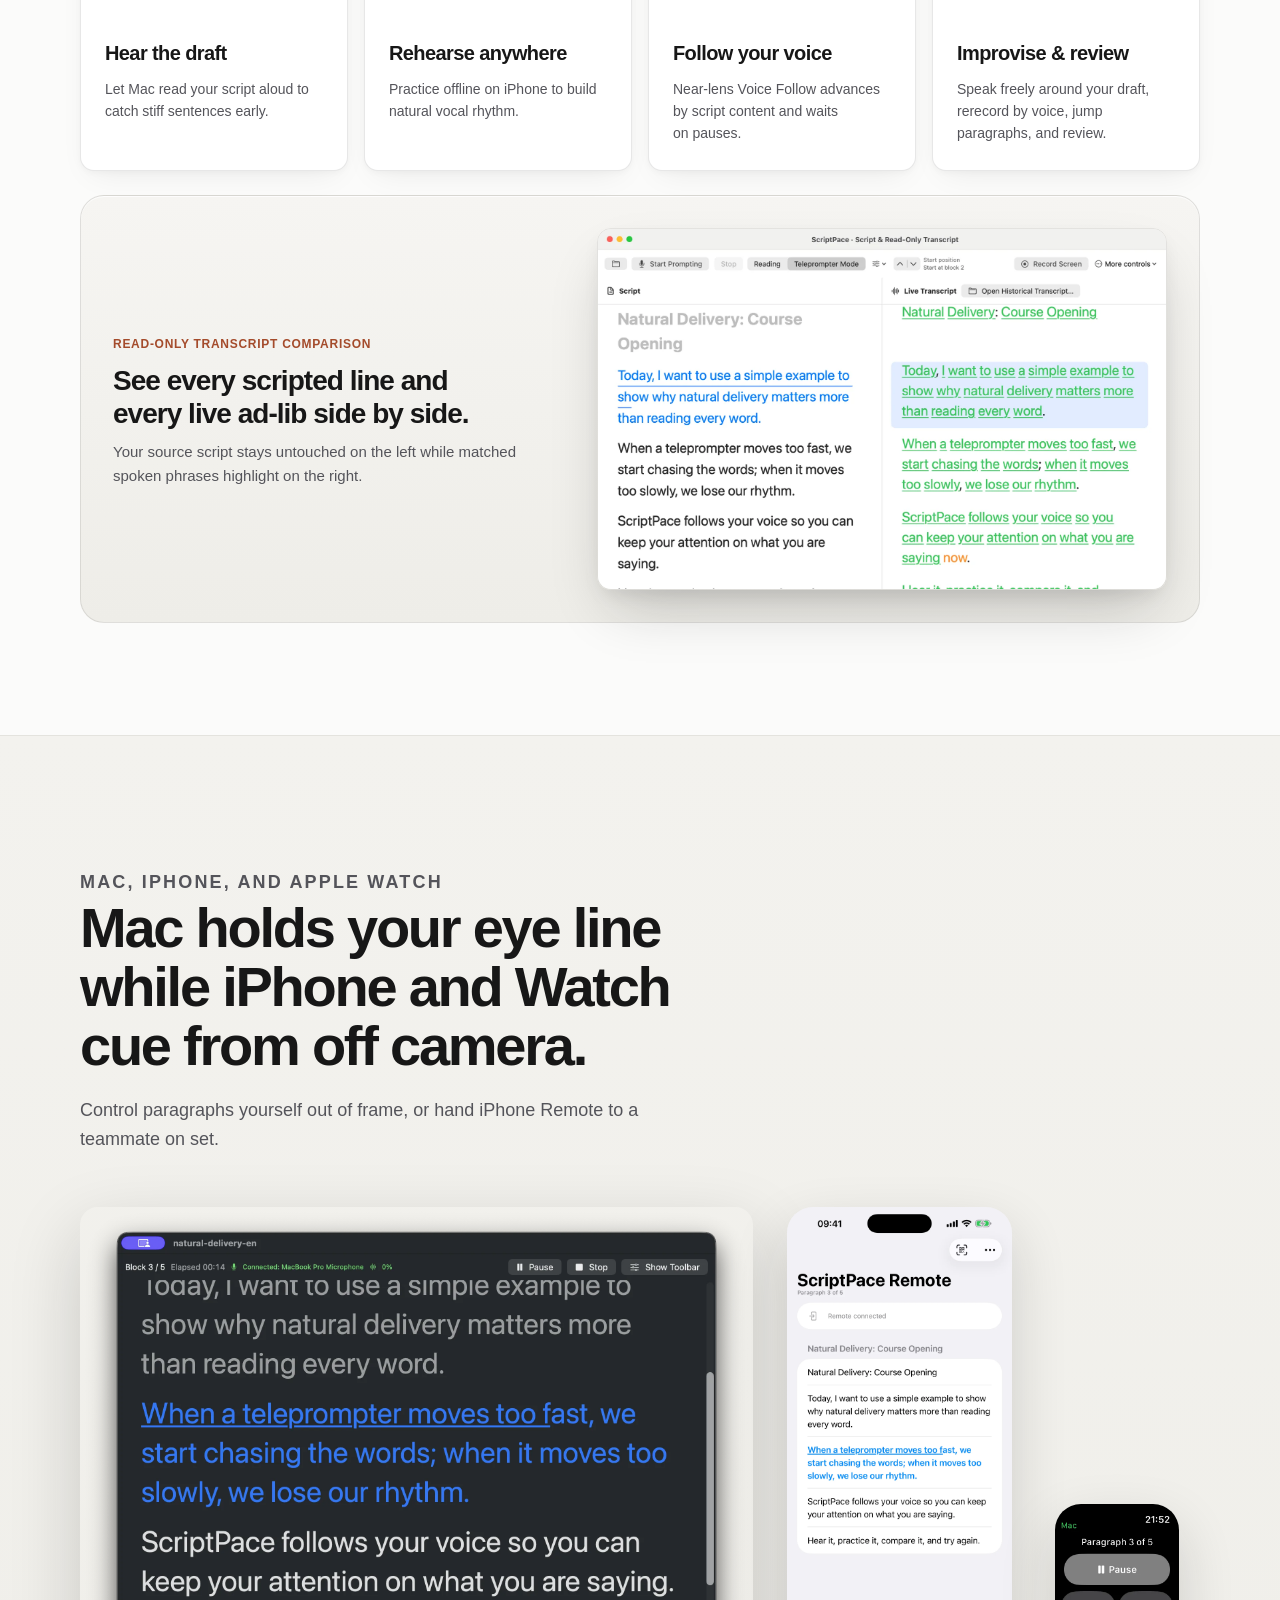
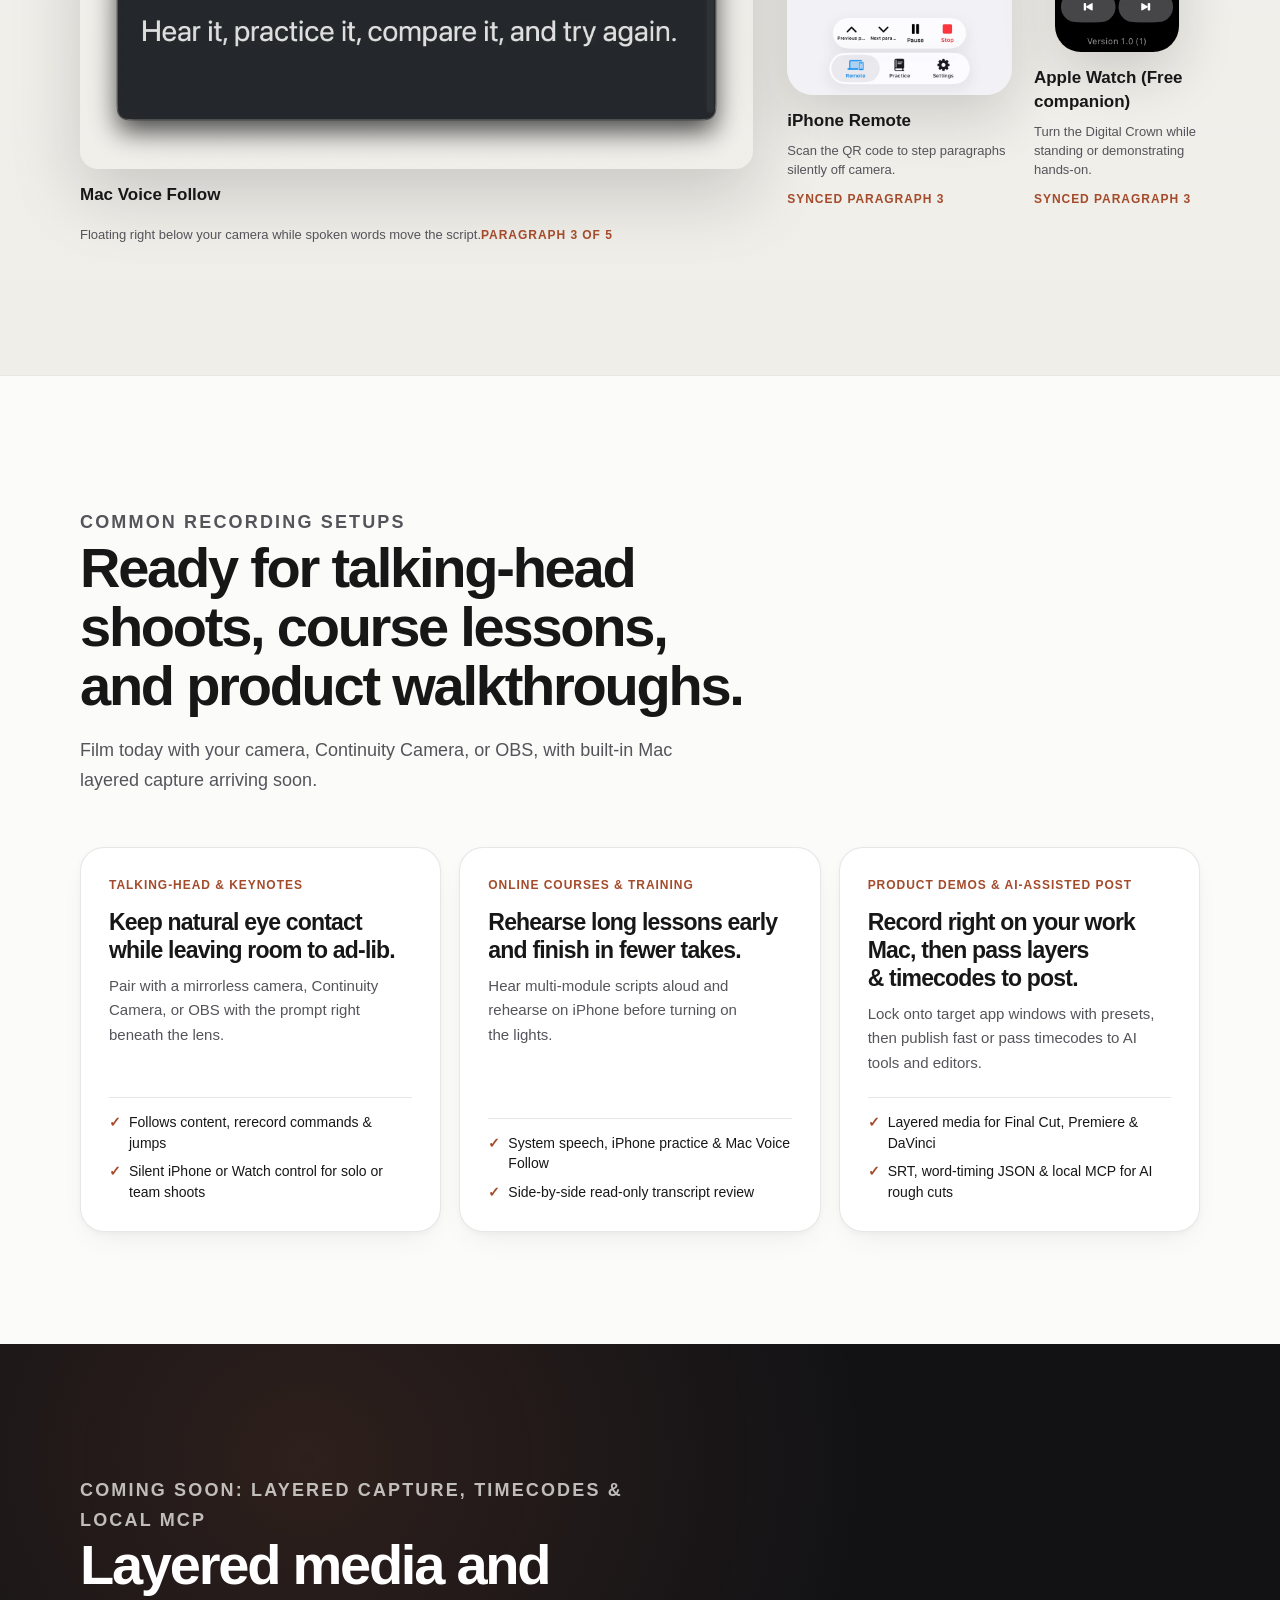
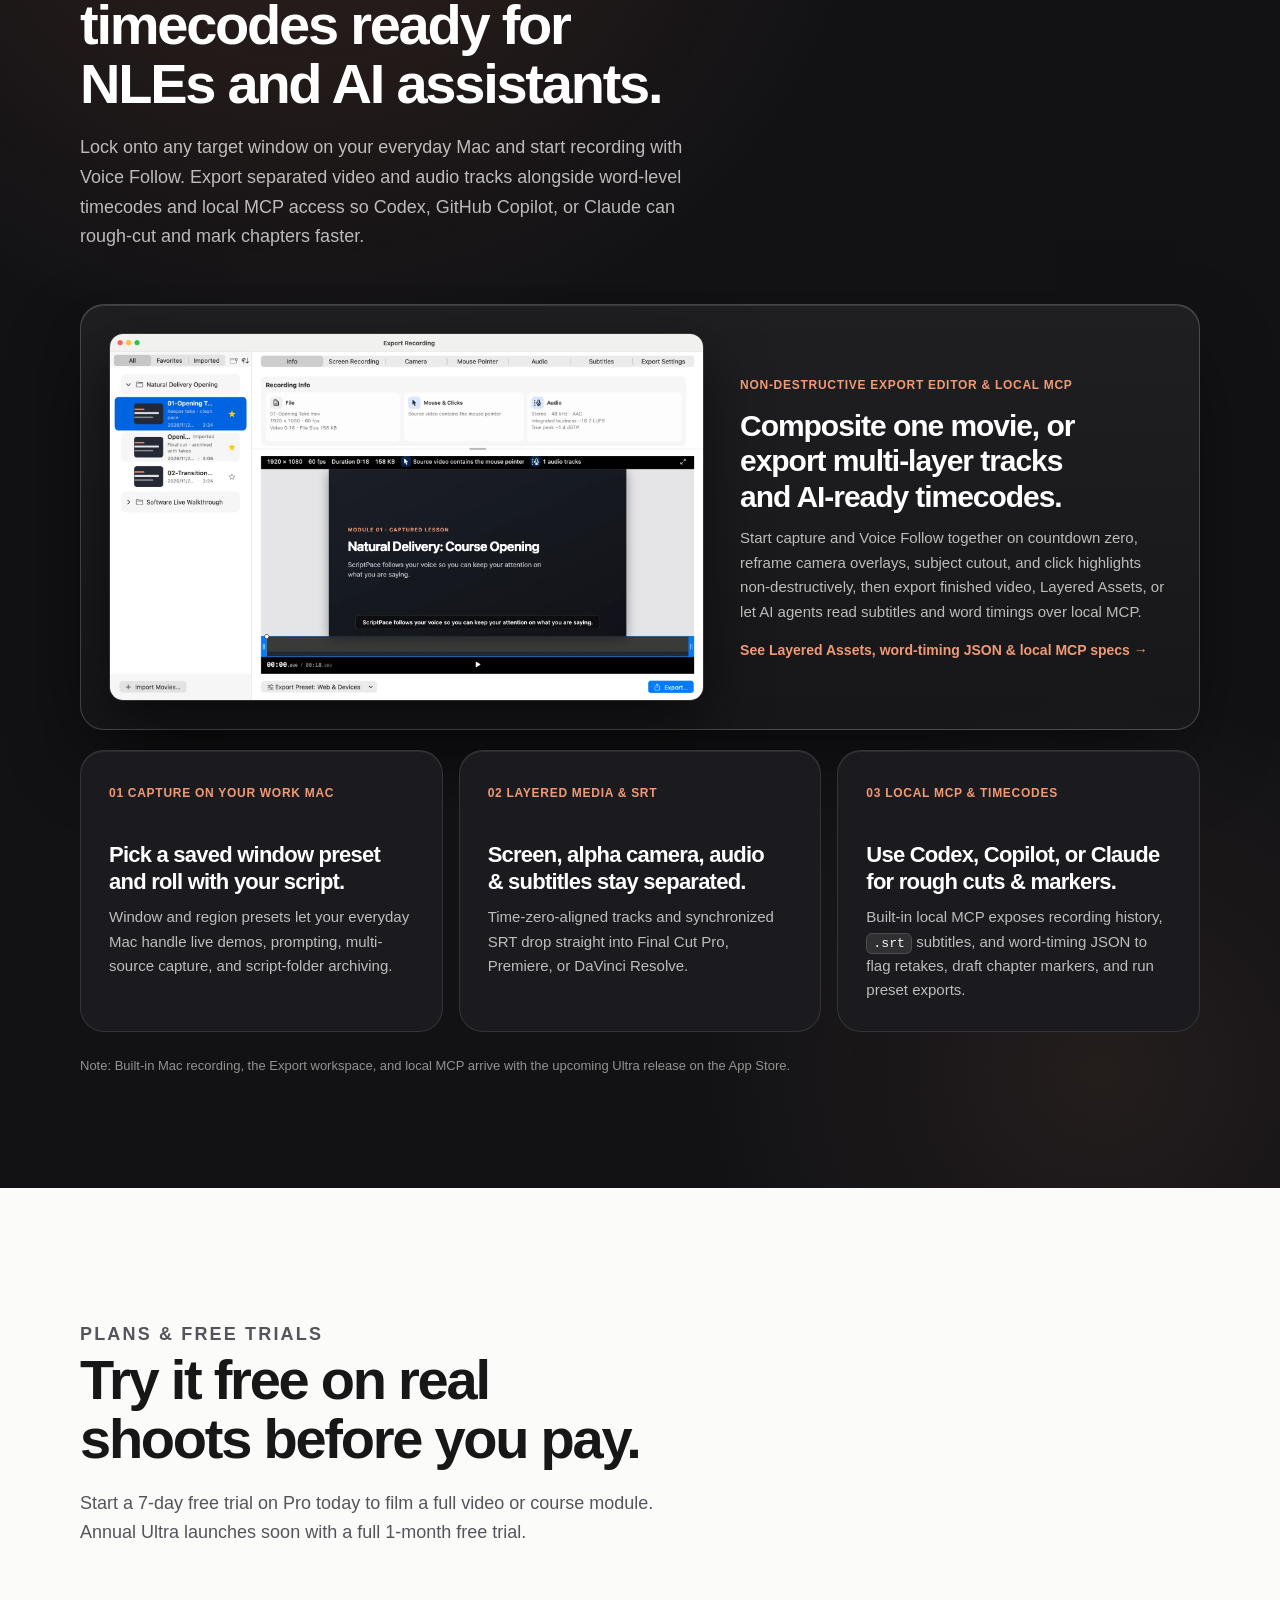
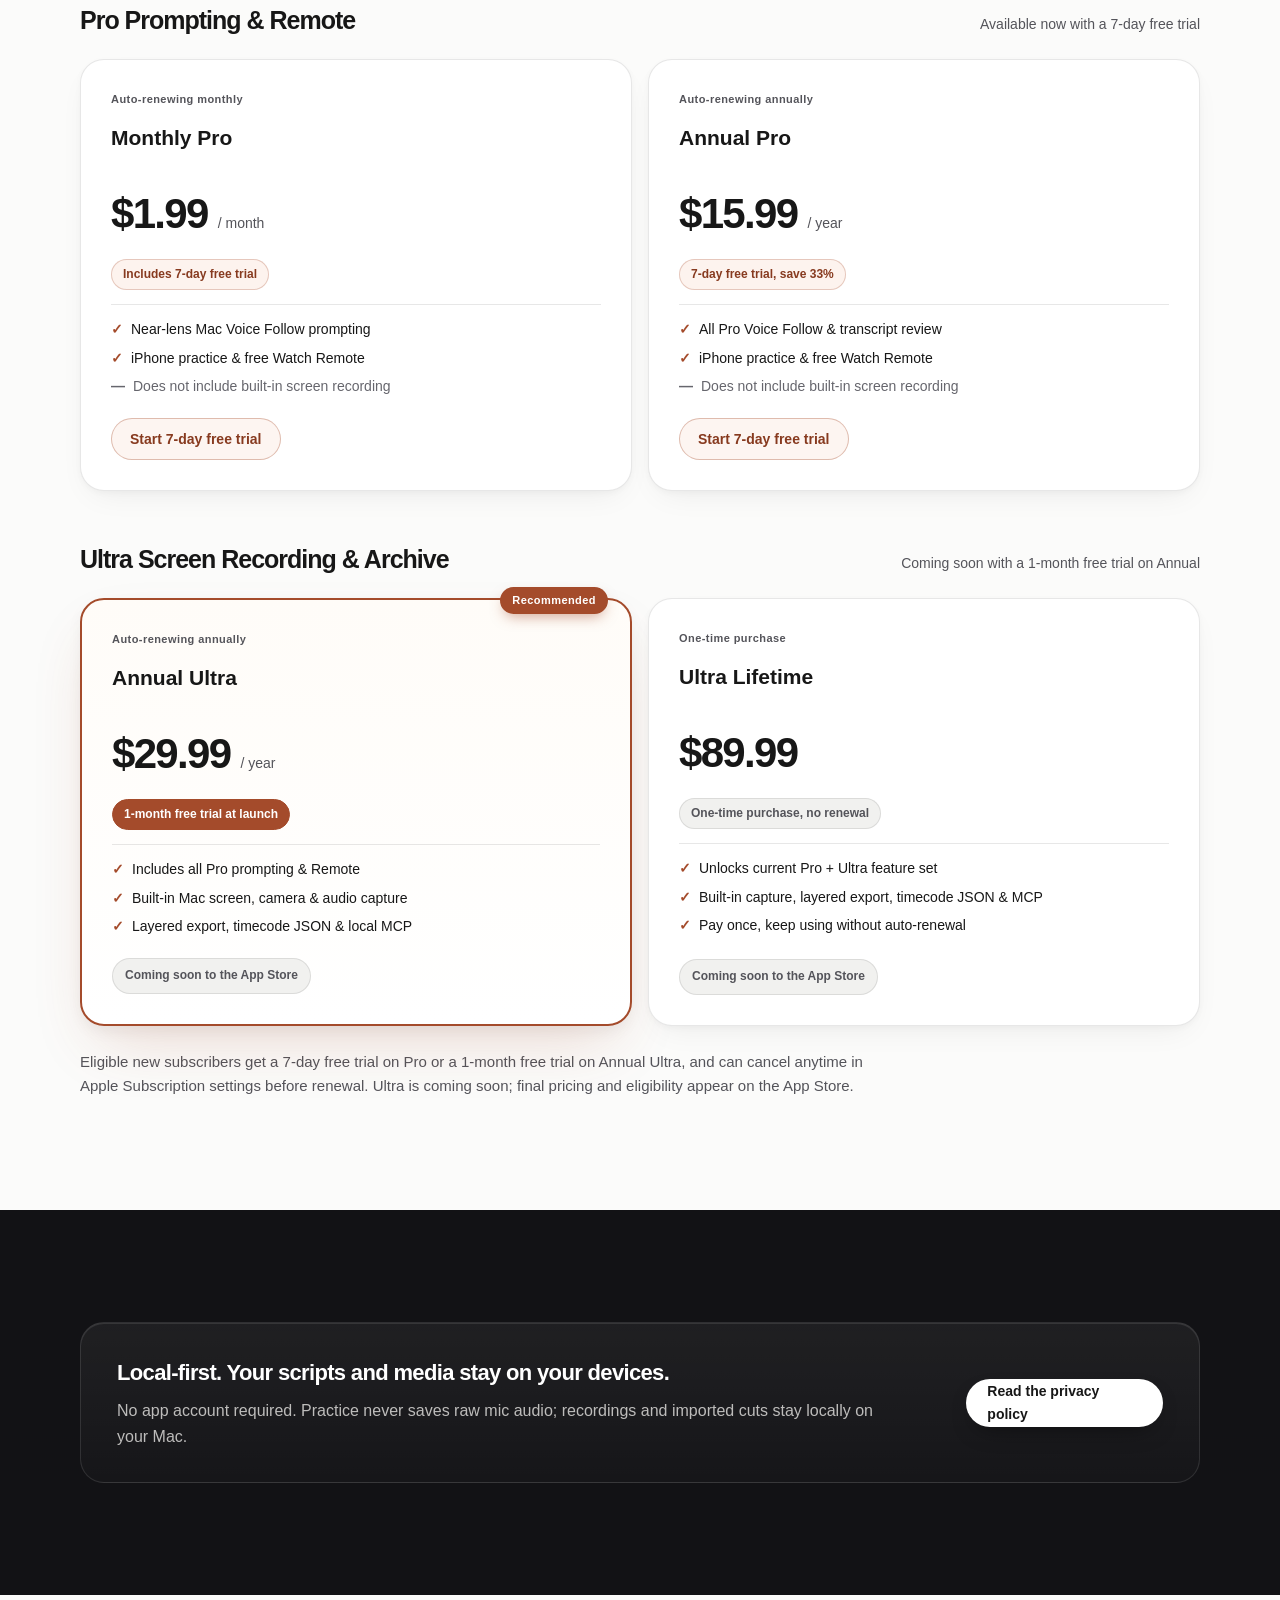
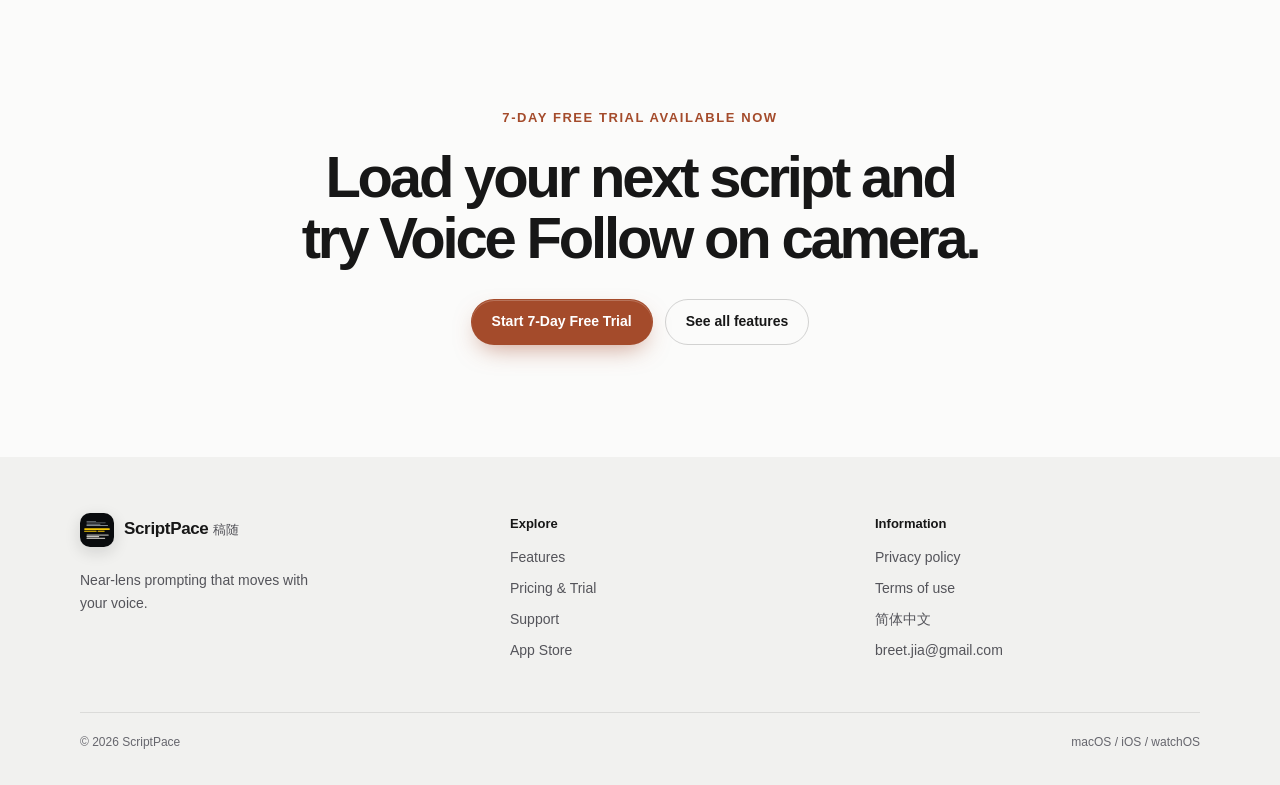
==== commit 6e07d6b5: "Humanize bilingual copy, add MCP/timecode workflow, and spotlight free trials - Replace middle-dot p" ====
--- a/en/index.html
+++ b/en/index.html
@@ -3,13 +3,13 @@
   <head>
     <meta charset="utf-8">
     <meta name="viewport" content="width=device-width, initial-scale=1">
-    <meta name="description" content="ScriptPace is the video-recording workflow solution for creators, educators, product presenters, OPC solo studios, and content teams: a voice-following Mac teleprompter that carries your script from rehearsal to live on-camera improvisation with iPhone &amp; Apple Watch Remote, plus planned Mac screen recording with layered media and SRT export for post-production headroom.">
+    <meta name="description" content="ScriptPace is a voice-following Mac teleprompter for talking-head videos, online courses, and product walkthroughs, with iPhone rehearsal, Apple Watch Remote, and a 7-day free trial—plus upcoming Mac screen recording with layered media, SRT subtitles, word-timing JSON, and local MCP.">
     <link rel="canonical" href="https://scriptpace.github.io/en/">
     <link rel="alternate" hreflang="zh-Hans" href="https://scriptpace.github.io/zh-hans/">
     <link rel="alternate" hreflang="en" href="https://scriptpace.github.io/en/">
     <link rel="alternate" hreflang="x-default" href="https://scriptpace.github.io/">
-    <meta property="og:title" content="ScriptPace — Voice-Following Mac Teleprompter &amp; Video-Recording Workflow">
-    <meta property="og:description" content="Built for creators, educators, presenters, OPCs, and teams: carry one script from rehearsal to live improvisation on camera, with planned Mac screen recording and layered media export for post-production headroom.">
+    <meta property="og:title" content="ScriptPace — Voice-Following Mac Teleprompter for Video &amp; Course Recording">
+    <meta property="og:description" content="Speak naturally on camera while your script follows along, with iPhone &amp; Watch Remote and a 7-day free trial. Built-in Mac layered capture and local MCP coming soon.">
     <meta property="og:type" content="website">
     <meta property="og:url" content="https://scriptpace.github.io/en/">
     <meta property="og:site_name" content="ScriptPace">
@@ -20,10 +20,10 @@
     <meta property="og:image:height" content="630">
     <meta property="og:image:alt" content="ScriptPace Mac voice-following teleprompter and screen recording workflow preview">
     <meta name="twitter:card" content="summary_large_image">
-    <meta name="twitter:title" content="ScriptPace — Voice-Following Mac Teleprompter &amp; Video-Recording Workflow">
-    <meta name="twitter:description" content="Carry one script from rehearsal to live improvisation—built for solo OPC shoots, online courses, product demos, and layered team post-production.">
+    <meta name="twitter:title" content="ScriptPace — Voice-Following Mac Teleprompter for Video &amp; Course Recording">
+    <meta name="twitter:description" content="Speak naturally on camera with a 7-day free trial on Pro. Built-in Mac layered capture, timecodes, and local MCP coming soon.">
     <meta name="twitter:image" content="https://scriptpace.github.io/assets/og/en/social-card.png">
-    <title>ScriptPace — Voice-Following Mac Teleprompter &amp; Video-Recording Workflow</title>
+    <title>ScriptPace — Voice-Following Mac Teleprompter for Video &amp; Course Recording</title>
     <link rel="stylesheet" href="../assets/css/site.css">
     <link rel="icon" type="image/png" href="../assets/brand/scriptpace-app-icon.png">
     <script type="application/ld+json">
@@ -62,28 +62,29 @@
     <header class="site-header">
       <div class="site-header__inner">
         <a class="brand" href="index.html"><img class="brand__icon" src="../assets/brand/scriptpace-app-icon.png" alt="" width="34" height="34"><span>ScriptPace <span class="brand__english">稿随</span></span></a>
-        <nav class="site-nav" aria-label="Primary navigation"><a href="features.html">Features</a><a href="#plans">Pricing</a><a href="support.html">Support</a><a class="language-link" data-language-switch="zh-hans" href="../zh-hans/">简体中文</a><a class="site-nav__cta" data-app-store-link href="https://apps.apple.com/app/id6805241939">Download</a></nav>
+        <nav class="site-nav" aria-label="Primary navigation"><a href="features.html">Features</a><a href="#plans">Pricing &amp; Trial</a><a href="support.html">Support</a><a class="language-link" data-language-switch="zh-hans" href="../zh-hans/">简体中文</a><a class="site-nav__cta" data-app-store-link href="https://apps.apple.com/app/id6805241939">Try Free</a></nav>
         <button class="menu-toggle" type="button" aria-expanded="false" aria-controls="mobile-menu" data-menu-toggle><span class="sr-only">Open menu</span><svg viewBox="0 0 24 24" fill="none" stroke="currentColor" stroke-width="1.8" aria-hidden="true"><path d="M4 7h16M4 12h16M4 17h16"/></svg></button>
       </div>
-      <nav class="mobile-menu" id="mobile-menu" aria-label="Mobile navigation" data-mobile-menu hidden><a href="features.html">Features</a><a href="#plans">Pricing</a><a href="support.html">Support</a><a data-language-switch="zh-hans" href="../zh-hans/">简体中文</a><a data-app-store-link href="https://apps.apple.com/app/id6805241939">Open in the App Store</a></nav>
+      <nav class="mobile-menu" id="mobile-menu" aria-label="Mobile navigation" data-mobile-menu hidden><a href="features.html">Features</a><a href="#plans">Pricing &amp; Trial</a><a href="support.html">Support</a><a data-language-switch="zh-hans" href="../zh-hans/">简体中文</a><a data-app-store-link href="https://apps.apple.com/app/id6805241939">Start 7-Day Free Trial</a></nav>
     </header>
 
     <main id="main-content">
       <section class="hero">
         <div class="container hero__grid">
           <div>
-            <p class="eyebrow">Video-recording workflow · Creators · Educators · OPCs · Teams</p>
-            <h1>Deliver naturally on camera.<br>From rehearsal to live flow.</h1>
-            <p class="hero__lead">Carry one script from rehearsal to live Voice Follow—plus planned Mac recording that turns one everyday Mac into prompter, studio, and layered post suite.</p>
+            <p class="eyebrow">For talking-head videos, courses, and product demos</p>
+            <h1>Speak naturally on camera.<br>Your script follows along.</h1>
+            <p class="hero__lead">Rehearse your script on iPhone, prompt right below your Mac camera, and get ready for built-in layered capture and timecode export.</p>
             <ul class="hero__chips">
-              <li>Content follow · Rerecord · Jump</li>
-              <li>Silent iPhone &amp; Watch Remote</li>
-              <li>One Mac, 4 roles &amp; layered post (Soon)</li>
+              <li>Follows content, retakes &amp; jumps</li>
+              <li>Off-camera iPhone &amp; Watch control</li>
+              <li>Layered capture &amp; MCP (Coming soon)</li>
             </ul>
             <div class="hero__actions">
-              <a class="button button--primary" data-app-store-link href="https://apps.apple.com/app/id6805241939">Download ScriptPace</a>
-              <a class="button button--secondary" href="#scenarios">Explore setups</a>
-            </div>
+              <a class="button button--primary" data-app-store-link href="https://apps.apple.com/app/id6805241939">Start 7-Day Free Trial</a>
+              <a class="button button--secondary" href="#scenarios">See recording setups</a>
+            </div>
+            <p class="hero__trial-note">Live on the App Store for Mac and iPhone. 7-day free trial for new subscribers, cancel anytime.</p>
           </div>
           <figure class="hero__visual hero__visual--product">
             <picture>
@@ -99,23 +100,23 @@
         <div class="container">
           <div class="story">
             <div>
-              <p class="eyebrow">Core highlight 01 · Around your script, from rehearsal to live improvisation</p>
-              <h2 class="story__quote">A script gives you confidence, not a cage—from rehearsal to live flow on camera.</h2>
+              <p class="eyebrow">Voice-following teleprompter</p>
+              <h2 class="story__quote">Step on camera prepared, then speak freely in your own rhythm.</h2>
             </div>
             <div class="story__copy">
-              <p>Skip fixed-speed scrollers that force you to chase or wait—let the prompter follow your actual words:</p>
+              <p>ScriptPace listens to the words you actually say and moves at your natural pace:</p>
               <ul class="story__points">
-                <li>Holds steady while you improvise, then catches up by content</li>
-                <li>Rewinds hands-free on your rerecord command and follows paragraph jumps</li>
-                <li>Highlights spoken matches side by side in a read-only transcript</li>
+                <li>Pauses on the current line when you ad-lib, then resumes as you return</li>
+                <li>Rewinds hands-free on your spoken rerecord cue and follows paragraph jumps</li>
+                <li>Places your source script beside a read-only transcript after the take</li>
               </ul>
             </div>
           </div>
           <div class="teleprompter-steps">
             <div class="teleprompter-steps__header">
               <div>
-                <p class="eyebrow">Hear the draft · Rehearse anywhere · Follow your voice · Improvise &amp; review</p>
-                <h3>One script from prep to unscripted flow.</h3>
+                <p class="eyebrow">From draft to final take</p>
+                <h3>One script across prep, rehearsal, live prompting, and review.</h3>
               </div>
               <a class="text-link" href="features.html#rehearsal">Explore rehearsal &amp; live flow →</a>
             </div>
@@ -123,13 +124,13 @@
               <article class="workflow-card"><span class="workflow-card__number">01</span><h3>Hear the draft</h3><p>Let Mac read your script aloud to catch stiff sentences early.</p></article>
               <article class="workflow-card"><span class="workflow-card__number">02</span><h3>Rehearse anywhere</h3><p>Practice offline on iPhone to build natural vocal rhythm.</p></article>
               <article class="workflow-card"><span class="workflow-card__number">03</span><h3>Follow your voice</h3><p>Near-lens Voice Follow advances by script content and waits on pauses.</p></article>
-              <article class="workflow-card"><span class="workflow-card__number">04</span><h3>Improvise &amp; review</h3><p>Built on Voice Follow: ad-lib, rerecord, jump paragraphs, and review.</p></article>
+              <article class="workflow-card"><span class="workflow-card__number">04</span><h3>Improvise &amp; review</h3><p>Speak freely around your draft, rerecord by voice, jump paragraphs, and review.</p></article>
             </div>
             <article class="teleprompter-proof">
               <div>
                 <span class="recording-card__index">Read-only transcript comparison</span>
-                <h3>See what stayed on script and what you improvised.</h3>
-                <p>Your untouched script stays on the left while matched spoken phrases highlight on the right—never rewriting your draft.</p>
+                <h3>See every scripted line and every live ad-lib side by side.</h3>
+                <p>Your source script stays untouched on the left while matched spoken phrases highlight on the right.</p>
               </div>
               <figure>
                 <picture>
@@ -145,9 +146,9 @@
       <section class="section section--soft" id="pro">
         <div class="container">
           <div class="section__heading">
-            <p class="eyebrow">Three surfaces in sync · Solo control or off-camera assist</p>
-            <h2>One script. Mac near the lens. iPhone and Watch in quiet sync.</h2>
-            <p>Mac holds your eye line while iPhone Remote and the free Apple Watch companion support solo control or off-camera team cues.</p>
+            <p class="eyebrow">Mac, iPhone, and Apple Watch</p>
+            <h2>Mac holds your eye line while iPhone and Watch cue from off camera.</h2>
+            <p>Control paragraphs yourself out of frame, or hand iPhone Remote to a teammate on set.</p>
           </div>
           <div class="screenshot-story" aria-label="ScriptPace English synchronized third-paragraph video workflow">
             <figure class="screenshot-card screenshot-story__mac">
@@ -155,7 +156,7 @@
                 <source srcset="../assets/screenshots/en/01-mac-voice-follow.webp" type="image/webp">
                 <img src="../assets/screenshots/en/01-mac-voice-follow.png" alt="Mac teleprompter showing the English course script at paragraph 3 of 5 with Voice Follow active" width="2024" height="1688" loading="lazy" decoding="async">
               </picture>
-              <figcaption class="screenshot-story__caption"><strong>Mac · Voice Follow</strong>Floating right below your camera while spoken words move the script.<span>Paragraph 3 of 5</span></figcaption>
+              <figcaption class="screenshot-story__caption"><strong>Mac Voice Follow</strong>Floating right below your camera while spoken words move the script.<span>Paragraph 3 of 5</span></figcaption>
             </figure>
             <div class="screenshot-story__companion">
               <figure class="screenshot-card screenshot-card--phone">
@@ -163,14 +164,14 @@
                   <source srcset="../assets/screenshots/en/01-iphone-remote-paragraph-3.webp" type="image/webp">
                   <img src="../assets/screenshots/en/01-iphone-remote-paragraph-3.png" alt="iPhone Remote showing the same English script at paragraph 3 of 5 and connected to Mac" width="1320" height="2868" loading="lazy" decoding="async">
                 </picture>
-                <figcaption class="screenshot-story__caption"><strong>iPhone · Remote</strong>Scan the QR code to step paragraphs silently off-camera.<span>Same paragraph</span></figcaption>
+                <figcaption class="screenshot-story__caption"><strong>iPhone Remote</strong>Scan the QR code to step paragraphs silently off camera.<span>Synced paragraph 3</span></figcaption>
               </figure>
               <figure class="screenshot-card screenshot-card--watch">
                 <picture>
                   <source srcset="../assets/screenshots/en/03-watch-remote-paragraph-3.webp" type="image/webp">
                   <img src="../assets/screenshots/en/03-watch-remote-paragraph-3.png" alt="Apple Watch showing Mac control for the same English script at paragraph 3 of 5" width="416" height="496" loading="lazy" decoding="async">
                 </picture>
-                <figcaption class="screenshot-story__caption"><strong>Apple Watch · Free companion</strong>Turn the Digital Crown while standing or demonstrating.<span>Same paragraph</span></figcaption>
+                <figcaption class="screenshot-story__caption"><strong>Apple Watch (Free companion)</strong>Turn the Digital Crown while standing or demonstrating hands-on.<span>Synced paragraph 3</span></figcaption>
               </figure>
             </div>
           </div>
@@ -180,48 +181,48 @@
       <section class="section" id="scenarios">
         <div class="container">
           <div class="section__heading">
-            <p class="eyebrow">Three video-recording setups</p>
-            <h2>Built for talking-head shoots, course lessons, and product demos.</h2>
-            <p>Film today with your camera and screen recorder; planned built-in Mac layered capture joins the same workflow.</p>
+            <p class="eyebrow">Common recording setups</p>
+            <h2>Ready for talking-head shoots, course lessons, and product walkthroughs.</h2>
+            <p>Film today with your camera, Continuity Camera, or OBS, with built-in Mac layered capture arriving soon.</p>
           </div>
           <div class="scenario-grid">
             <article class="scenario-card">
               <div>
                 <div class="scenario-card__meta">
-                  <span class="scenario-card__tag">Setup 01 · Talking-head &amp; keynotes</span>
+                  <span class="scenario-card__tag">Talking-head &amp; keynotes</span>
                 </div>
-                <h3>Near-lens Voice Follow that welcomes ad-libs.</h3>
-                <p>Pair with a mirrorless camera, Continuity Camera, or OBS while keeping natural eye contact.</p>
+                <h3>Keep natural eye contact while leaving room to ad-lib.</h3>
+                <p>Pair with a mirrorless camera, Continuity Camera, or OBS with the prompt right beneath the lens.</p>
               </div>
               <ul class="scenario-card__points">
                 <li>Follows content, rerecord commands &amp; jumps</li>
-                <li>Silent iPhone or Watch control—solo or team</li>
+                <li>Silent iPhone or Watch control for solo or team shoots</li>
               </ul>
             </article>
             <article class="scenario-card">
               <div>
                 <div class="scenario-card__meta">
-                  <span class="scenario-card__tag">Setup 02 · Courses &amp; training</span>
+                  <span class="scenario-card__tag">Online courses &amp; training</span>
                 </div>
-                <h3>Rehearse long lessons, deliver in fewer takes.</h3>
-                <p>Hear multi-module scripts aloud and rehearse offline before stepping on camera.</p>
+                <h3>Rehearse long lessons early and finish in fewer takes.</h3>
+                <p>Hear multi-module scripts aloud and rehearse on iPhone before turning on the lights.</p>
               </div>
               <ul class="scenario-card__points">
-                <li>Hear → iPhone practice → Mac Voice Follow</li>
+                <li>System speech, iPhone practice &amp; Mac Voice Follow</li>
                 <li>Side-by-side read-only transcript review</li>
               </ul>
             </article>
             <article class="scenario-card">
               <div>
                 <div class="scenario-card__meta">
-                  <span class="scenario-card__tag">Setup 03 · Walkthroughs &amp; post handoff</span>
+                  <span class="scenario-card__tag">Product demos &amp; AI-assisted post</span>
                 </div>
-                <h3>Planned presets skip dedicated rigs and open up post.</h3>
-                <p>Lock onto target app windows on your daily work Mac—publish fast or hand layers to an editor.</p>
+                <h3>Record right on your work Mac, then pass layers &amp; timecodes to post.</h3>
+                <p>Lock onto target app windows with presets, then publish fast or pass timecodes to AI tools and editors.</p>
               </div>
               <ul class="scenario-card__points">
-                <li>One Mac as work machine, prompter, recorder &amp; post</li>
-                <li>Quick composite or layered media + SRT handoff</li>
+                <li>Layered media for Final Cut, Premiere &amp; DaVinci</li>
+                <li>SRT, word-timing JSON &amp; local MCP for AI rough cuts</li>
               </ul>
             </article>
           </div>
@@ -231,9 +232,9 @@
       <section class="section section--dark section--studio" id="recording">
         <div class="container">
           <div class="section__heading">
-            <p class="eyebrow">Core highlight 02 · Coming soon · One Mac, four roles, full post headroom</p>
-            <h2>Built-in presets skip dedicated rigs—layered exports free up post.</h2>
-            <p>Stop baking camera bubbles, cursors, and audio into one flat file—built for solo speed and NLE precision.</p>
+            <p class="eyebrow">Coming soon: Layered capture, timecodes &amp; local MCP</p>
+            <h2>Layered media and timecodes ready for NLEs and AI assistants.</h2>
+            <p>Lock onto any target window on your everyday Mac and start recording with Voice Follow. Export separated video and audio tracks alongside word-level timecodes and local MCP access so Codex, GitHub Copilot, or Claude can rough-cut and mark chapters faster.</p>
           </div>
           <article class="recording-feature">
             <figure>
@@ -243,43 +244,43 @@
               </picture>
             </figure>
             <div>
-              <span class="recording-card__index">Dual presets &amp; non-destructive Export Editor</span>
-              <h3>Capture in one click on your work Mac—reframe or split into layers.</h3>
-              <p>Lock onto your target window with saved presets and start capture with Voice Follow on countdown zero—then stay on the same Mac to adjust camera overlays, subject cutout, and click highlights non-destructively.</p>
-              <p><a class="text-link" href="features.html#recording">See lossless audio, ProRes / Alpha &amp; archive specs →</a></p>
+              <span class="recording-card__index">Non-destructive Export Editor &amp; local MCP</span>
+              <h3>Composite one movie, or export multi-layer tracks and AI-ready timecodes.</h3>
+              <p>Start capture and Voice Follow together on countdown zero, reframe camera overlays, subject cutout, and click highlights non-destructively, then export finished video, Layered Assets, or let AI agents read subtitles and word timings over local MCP.</p>
+              <p><a class="text-link" href="features.html#recording">See Layered Assets, word-timing JSON &amp; local MCP specs →</a></p>
             </div>
           </article>
           <div class="recording-grid">
-            <article class="recording-card"><span class="recording-card__index">01 · One Mac, four roles</span><h3>Work machine, prompter, recorder &amp; post suite.</h3><p>Window/region templates and dual presets let your daily Mac handle live demos, capture, and export—no studio rig required.</p></article>
-            <article class="recording-card"><span class="recording-card__index">02 · Greater post headroom</span><h3>Screen, camera, cursor &amp; audio stay separated.</h3><p>Time-aligned Layered Assets and SRT subtitles drop straight into Final Cut Pro, Premiere, or DaVinci Resolve.</p></article>
-            <article class="recording-card"><span class="recording-card__index">03 · Script-folder archive</span><h3>Raw takes and final cuts in one folder.</h3><p>Takes auto-file by active script alongside imported finished cuts with favorites and notes.</p></article>
-          </div>
-          <p class="release-note">Note: Built-in Mac recording and the Export workspace arrive with the upcoming Ultra release on the App Store.</p>
+            <article class="recording-card"><span class="recording-card__index">01 Capture on your work Mac</span><h3>Pick a saved window preset and roll with your script.</h3><p>Window and region presets let your everyday Mac handle live demos, prompting, multi-source capture, and script-folder archiving.</p></article>
+            <article class="recording-card"><span class="recording-card__index">02 Layered media &amp; SRT</span><h3>Screen, alpha camera, audio &amp; subtitles stay separated.</h3><p>Time-zero-aligned tracks and synchronized SRT drop straight into Final Cut Pro, Premiere, or DaVinci Resolve.</p></article>
+            <article class="recording-card"><span class="recording-card__index">03 Local MCP &amp; timecodes</span><h3>Use Codex, Copilot, or Claude for rough cuts &amp; markers.</h3><p>Built-in local MCP exposes recording history, <code>.srt</code> subtitles, and word-timing JSON to flag retakes, draft chapter markers, and run preset exports.</p></article>
+          </div>
+          <p class="release-note">Note: Built-in Mac recording, the Export workspace, and local MCP arrive with the upcoming Ultra release on the App Store.</p>
         </div>
       </section>
 
       <section class="section" id="plans">
         <div class="container">
           <div class="section__heading">
-            <p class="eyebrow">Plans &amp; pricing</p>
-            <h2>Choose pure prompting, or add built-in Mac screen recording.</h2>
-            <p>Start with Voice Follow prompting, or unlock built-in layered capture and archiving.</p>
+            <p class="eyebrow">Plans &amp; free trials</p>
+            <h2>Try it free on real shoots before you pay.</h2>
+            <p>Start a 7-day free trial on Pro today to film a full video or course module. Annual Ultra launches soon with a full 1-month free trial.</p>
           </div>
           <div class="plan-group">
-            <div class="plan-group__heading"><h3>Pro · Prompting &amp; Remote</h3><p>For pure prompting &amp; external cameras</p></div>
+            <div class="plan-group__heading"><h3>Pro Prompting &amp; Remote</h3><p>Available now with a 7-day free trial</p></div>
             <div class="pricing-grid pricing-grid--two">
-              <article class="price-card"><p class="price-card__status">Auto-renewing monthly</p><h3>Monthly Pro</h3><div class="price-card__price">$1.99 <small>/ month</small></div><ul class="price-card__list"><li>Near-lens Mac Voice Follow prompting</li><li>iPhone practice &amp; free Watch Remote</li><li class="is-excluded">Does not include built-in screen recording</li></ul><div class="price-card__footer"><a class="price-card__cta" data-app-store-link href="https://apps.apple.com/app/id6805241939">Start free trial on the App Store →</a></div></article>
-              <article class="price-card"><p class="price-card__status">Auto-renewing annually</p><h3>Annual Pro</h3><div class="price-card__price">$15.99 <small>/ year</small></div><ul class="price-card__list"><li>All Pro Voice Follow &amp; transcript review</li><li>iPhone practice &amp; free Watch Remote</li><li class="is-excluded">Does not include built-in screen recording</li></ul><div class="price-card__footer"><a class="price-card__cta" data-app-store-link href="https://apps.apple.com/app/id6805241939">Start free trial on the App Store →</a></div></article>
+              <article class="price-card"><p class="price-card__status">Auto-renewing monthly</p><h3>Monthly Pro</h3><div class="price-card__price">$1.99 <small>/ month</small></div><p class="price-card__trial">Includes 7-day free trial</p><ul class="price-card__list"><li>Near-lens Mac Voice Follow prompting</li><li>iPhone practice &amp; free Watch Remote</li><li class="is-excluded">Does not include built-in screen recording</li></ul><div class="price-card__footer"><a class="price-card__btn" data-app-store-link href="https://apps.apple.com/app/id6805241939">Start 7-day free trial</a></div></article>
+              <article class="price-card"><p class="price-card__status">Auto-renewing annually</p><h3>Annual Pro</h3><div class="price-card__price">$15.99 <small>/ year</small></div><p class="price-card__trial">7-day free trial, save 33%</p><ul class="price-card__list"><li>All Pro Voice Follow &amp; transcript review</li><li>iPhone practice &amp; free Watch Remote</li><li class="is-excluded">Does not include built-in screen recording</li></ul><div class="price-card__footer"><a class="price-card__btn" data-app-store-link href="https://apps.apple.com/app/id6805241939">Start 7-day free trial</a></div></article>
             </div>
           </div>
           <div class="plan-group">
-            <div class="plan-group__heading"><h3>Ultra · Screen Recording &amp; Archive</h3><p>For all-in-one Mac capture &amp; layered post</p></div>
+            <div class="plan-group__heading"><h3>Ultra Screen Recording &amp; Archive</h3><p>Coming soon with a 1-month free trial on Annual</p></div>
             <div class="pricing-grid pricing-grid--two">
-              <article class="price-card price-card--featured"><span class="price-card__badge">Recommended</span><p class="price-card__status">Auto-renewing annually</p><h3>Annual Ultra</h3><div class="price-card__price">$29.99 <small>/ year</small></div><ul class="price-card__list"><li>Includes all Pro prompting &amp; Remote</li><li>Built-in Mac screen, camera &amp; audio capture</li><li>Script archive, layered export &amp; 1-month trial</li></ul><div class="price-card__footer"><span class="price-card__meta-note">Coming soon to the App Store</span></div></article>
-              <article class="price-card"><p class="price-card__status">One-time purchase</p><h3>Ultra Lifetime</h3><div class="price-card__price">$89.99</div><ul class="price-card__list"><li>Unlocks current Pro + Ultra feature set</li><li>Built-in capture, presets &amp; layered export</li><li>One-time purchase, no auto-renewal</li></ul><div class="price-card__footer"><span class="price-card__meta-note">Coming soon to the App Store</span></div></article>
-            </div>
-          </div>
-          <p class="pricing-note">Eligible new subscribers get a 7-day Pro or 1-month Ultra trial. Ultra is coming soon; final pricing and eligibility appear on the App Store.</p>
+              <article class="price-card price-card--featured"><span class="price-card__badge">Recommended</span><p class="price-card__status">Auto-renewing annually</p><h3>Annual Ultra</h3><div class="price-card__price">$29.99 <small>/ year</small></div><p class="price-card__trial price-card__trial--ultra">1-month free trial at launch</p><ul class="price-card__list"><li>Includes all Pro prompting &amp; Remote</li><li>Built-in Mac screen, camera &amp; audio capture</li><li>Layered export, timecode JSON &amp; local MCP</li></ul><div class="price-card__footer"><span class="price-card__meta-note">Coming soon to the App Store</span></div></article>
+              <article class="price-card"><p class="price-card__status">One-time purchase</p><h3>Ultra Lifetime</h3><div class="price-card__price">$89.99</div><p class="price-card__trial price-card__trial--neutral">One-time purchase, no renewal</p><ul class="price-card__list"><li>Unlocks current Pro + Ultra feature set</li><li>Built-in capture, layered export, timecode JSON &amp; MCP</li><li>Pay once, keep using without auto-renewal</li></ul><div class="price-card__footer"><span class="price-card__meta-note">Coming soon to the App Store</span></div></article>
+            </div>
+          </div>
+          <p class="pricing-note">Eligible new subscribers get a 7-day free trial on Pro or a 1-month free trial on Annual Ultra, and can cancel anytime in Apple Subscription settings before renewal. Ultra is coming soon; final pricing and eligibility appear on the App Store.</p>
         </div>
       </section>
 
@@ -292,14 +293,14 @@
 
       <section class="section">
         <div class="container cta-band">
-          <p class="eyebrow">Film your next take with confidence</p>
-          <h2>Keep your eyes on the lens and your voice in rhythm.</h2>
-          <div class="hero__actions"><a class="button button--primary" data-app-store-link href="https://apps.apple.com/app/id6805241939">Open in the App Store</a><a class="button button--secondary" href="features.html">Explore the full workflow</a></div>
+          <p class="eyebrow">7-day free trial available now</p>
+          <h2>Load your next script and try Voice Follow on camera.</h2>
+          <div class="hero__actions"><a class="button button--primary" data-app-store-link href="https://apps.apple.com/app/id6805241939">Start 7-Day Free Trial</a><a class="button button--secondary" href="features.html">See all features</a></div>
         </div>
       </section>
     </main>
 
-    <footer class="site-footer"><div class="site-footer__inner"><div class="site-footer__brand"><a class="brand" href="index.html"><img class="brand__icon" src="../assets/brand/scriptpace-app-icon.png" alt="" width="34" height="34"><span>ScriptPace <span class="brand__english">稿随</span></span></a><p>Deliver naturally on camera. Stay on script.</p></div><div><p class="site-footer__heading">Explore</p><div class="site-footer__links"><a href="features.html">Features</a><a href="#plans">Pricing</a><a href="support.html">Support</a><a data-app-store-link href="https://apps.apple.com/app/id6805241939">App Store</a></div></div><div><p class="site-footer__heading">Information</p><div class="site-footer__links"><a href="privacy.html">Privacy policy</a><a href="terms.html">Terms of use</a><a data-language-switch="zh-hans" href="../zh-hans/">简体中文</a><a data-support-email href="support.html#contact">Support email</a></div></div></div><div class="site-footer__inner site-footer__bottom"><span>© <span data-current-year>2026</span> ScriptPace</span><span>macOS · iOS · watchOS</span></div></footer>
+    <footer class="site-footer"><div class="site-footer__inner"><div class="site-footer__brand"><a class="brand" href="index.html"><img class="brand__icon" src="../assets/brand/scriptpace-app-icon.png" alt="" width="34" height="34"><span>ScriptPace <span class="brand__english">稿随</span></span></a><p>Near-lens prompting that moves with your voice.</p></div><div><p class="site-footer__heading">Explore</p><div class="site-footer__links"><a href="features.html">Features</a><a href="#plans">Pricing &amp; Trial</a><a href="support.html">Support</a><a data-app-store-link href="https://apps.apple.com/app/id6805241939">App Store</a></div></div><div><p class="site-footer__heading">Information</p><div class="site-footer__links"><a href="privacy.html">Privacy policy</a><a href="terms.html">Terms of use</a><a data-language-switch="zh-hans" href="../zh-hans/">简体中文</a><a data-support-email href="support.html#contact">Support email</a></div></div></div><div class="site-footer__inner site-footer__bottom"><span>© <span data-current-year>2026</span> ScriptPace</span><span>macOS / iOS / watchOS</span></div></footer>
     <script src="../site-config.js"></script><script src="../assets/js/site.js"></script>
   </body>
 </html>
--- a/assets/css/site.css
+++ b/assets/css/site.css
@@ -48,6 +48,21 @@
 h1, h2, h3 { text-wrap: balance; }
 p { text-wrap: pretty; }
 
+code {
+  padding: 2px 6px;
+  border-radius: 6px;
+  background: rgba(23, 23, 23, 0.06);
+  border: 1px solid rgba(23, 23, 23, 0.08);
+  font-family: ui-monospace, SFMono-Regular, "SF Mono", Menlo, Monaco, Consolas, monospace;
+  font-size: 0.88em;
+}
+
+.section--dark code {
+  background: rgba(255, 255, 255, 0.09);
+  border-color: rgba(255, 255, 255, 0.14);
+  color: var(--ink-on-dark);
+}
+
 body[data-locale="en"] { font-family: var(--font); }
 
 a { color: inherit; }
@@ -253,6 +268,7 @@
 }
 
 .hero__actions { display: flex; flex-wrap: wrap; gap: 12px; margin-top: 30px; }
+.hero__trial-note { margin: 14px 0 0; color: var(--muted-on-dark); font-size: 13px; line-height: 1.5; }
 
 .button {
   display: inline-flex;
@@ -629,19 +645,62 @@
   letter-spacing: 0.04em;
 }
 .price-card h3 { margin: 0; font-size: 21px; }
-.price-card__price { margin: 28px 0 10px; font-size: 42px; font-weight: 650; letter-spacing: -0.04em; font-variant-numeric: tabular-nums; }
+.price-card__price { margin: 24px 0 10px; font-size: 42px; font-weight: 650; letter-spacing: -0.04em; font-variant-numeric: tabular-nums; }
 .price-card__price small { color: var(--muted); font-size: 14px; font-weight: 500; letter-spacing: 0; }
 .pricing-note { max-width: 820px; margin: 24px 0 0; color: var(--muted); font-size: 15px; line-height: 1.6; }
 .price-card p { margin: 0; color: var(--muted); font-size: 14px; }
-.price-card__list { display: grid; gap: 8px; margin: 4px 0 0; padding: 14px 0 0; border-top: 1px solid var(--line); list-style: none; color: var(--ink); font-size: 14px; line-height: 1.45; }
+.price-card .price-card__trial {
+  display: inline-flex;
+  align-items: center;
+  width: fit-content;
+  margin: 0 0 14px;
+  padding: 5px 11px;
+  border-radius: 999px;
+  background: #fdf3ee;
+  border: 1px solid rgba(164, 75, 43, 0.26);
+  color: var(--accent-dark);
+  font-size: 12px;
+  font-weight: 700;
+}
+.price-card .price-card__trial--ultra {
+  background: var(--accent);
+  border-color: var(--accent);
+  color: var(--white);
+}
+.price-card .price-card__trial--neutral {
+  background: var(--surface);
+  border-color: var(--line);
+  color: var(--muted);
+}
+.price-card__list { display: grid; gap: 8px; margin: 0; padding: 14px 0 0; border-top: 1px solid var(--line); list-style: none; color: var(--ink); font-size: 14px; line-height: 1.45; }
 .price-card__list li { display: flex; align-items: baseline; gap: 8px; }
 .price-card__list li::before { content: "✓"; flex: 0 0 auto; color: var(--accent); font-weight: 700; }
 .price-card__list li.is-excluded { color: var(--soft-muted); }
 .price-card__list li.is-excluded::before { content: "—"; color: var(--soft-muted); font-weight: 600; }
-.price-card__footer { margin-top: auto; padding-top: 20px; }
-.price-card__cta { display: inline-flex; align-items: center; gap: 4px; color: var(--accent); font-size: 14px; font-weight: 700; text-decoration: none; }
-.price-card__cta:hover { color: var(--accent-dark); text-decoration: underline; text-underline-offset: 3px; }
-.price-card__meta-note { display: inline-flex; align-items: center; padding: 4px 10px; background: var(--surface); border: 1px solid var(--line); border-radius: 999px; color: var(--muted); font-size: 12px; font-weight: 600; }
+.price-card__footer { margin-top: auto; padding-top: 22px; }
+.price-card__btn {
+  display: inline-flex;
+  align-items: center;
+  justify-content: center;
+  min-height: 42px;
+  padding: 0 18px;
+  border-radius: 999px;
+  border: 1px solid rgba(164, 75, 43, 0.34);
+  background: #fdf5f1;
+  color: var(--accent-dark);
+  font-size: 14px;
+  font-weight: 700;
+  text-decoration: none;
+  transition: transform 200ms var(--ease-out-expo), background 180ms ease, color 180ms ease, border-color 180ms ease, box-shadow 200ms var(--ease-out-expo);
+}
+.price-card__btn:hover {
+  transform: translateY(-1px);
+  background: var(--accent);
+  border-color: var(--accent);
+  color: var(--white);
+  box-shadow: 0 10px 22px -8px rgba(164, 75, 43, 0.5);
+}
+.price-card__meta-note { display: inline-flex; align-items: center; min-height: 36px; padding: 4px 12px; background: var(--surface); border: 1px solid var(--line); border-radius: 999px; color: var(--muted); font-size: 12px; font-weight: 600; }
 
 .cta-band { text-align: center; }
 .cta-band h2 { margin: 0; font-size: clamp(34px, 5vw, 58px); font-weight: 650; letter-spacing: -0.055em; line-height: 1.05; }
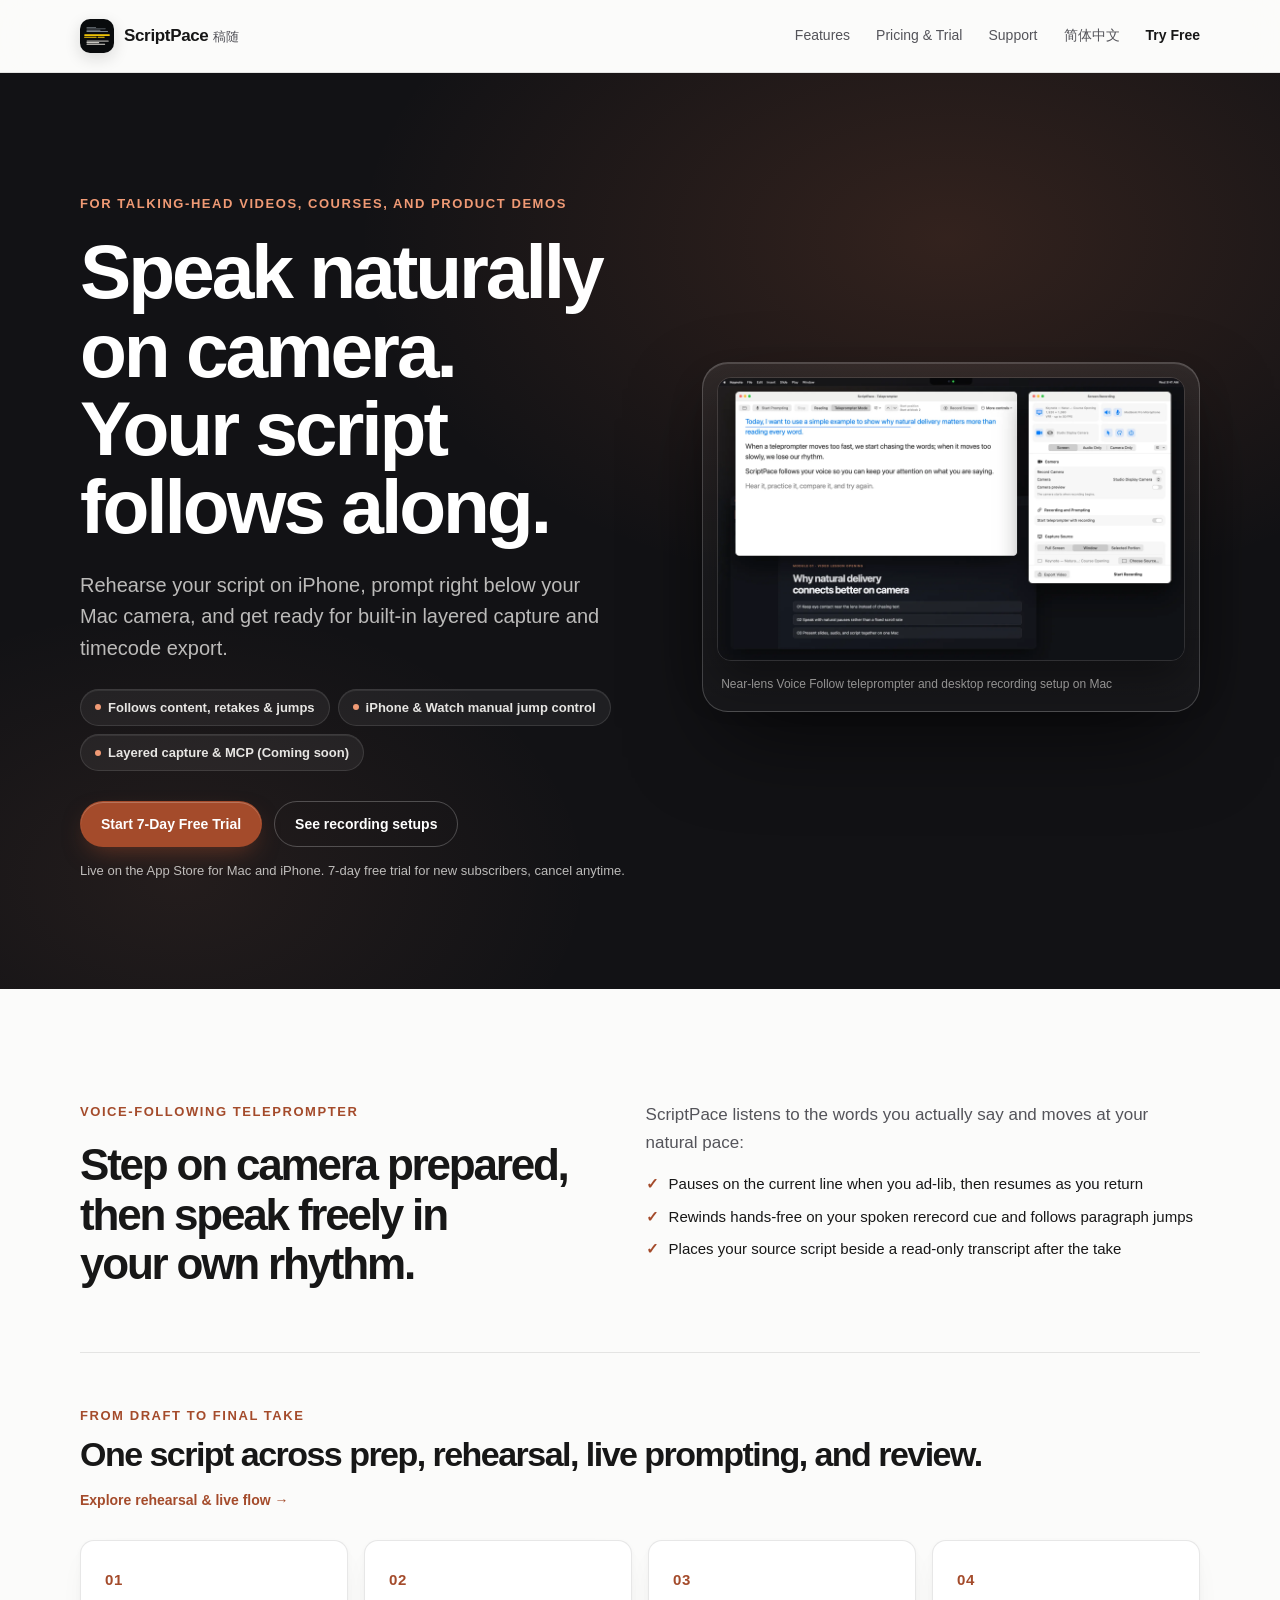
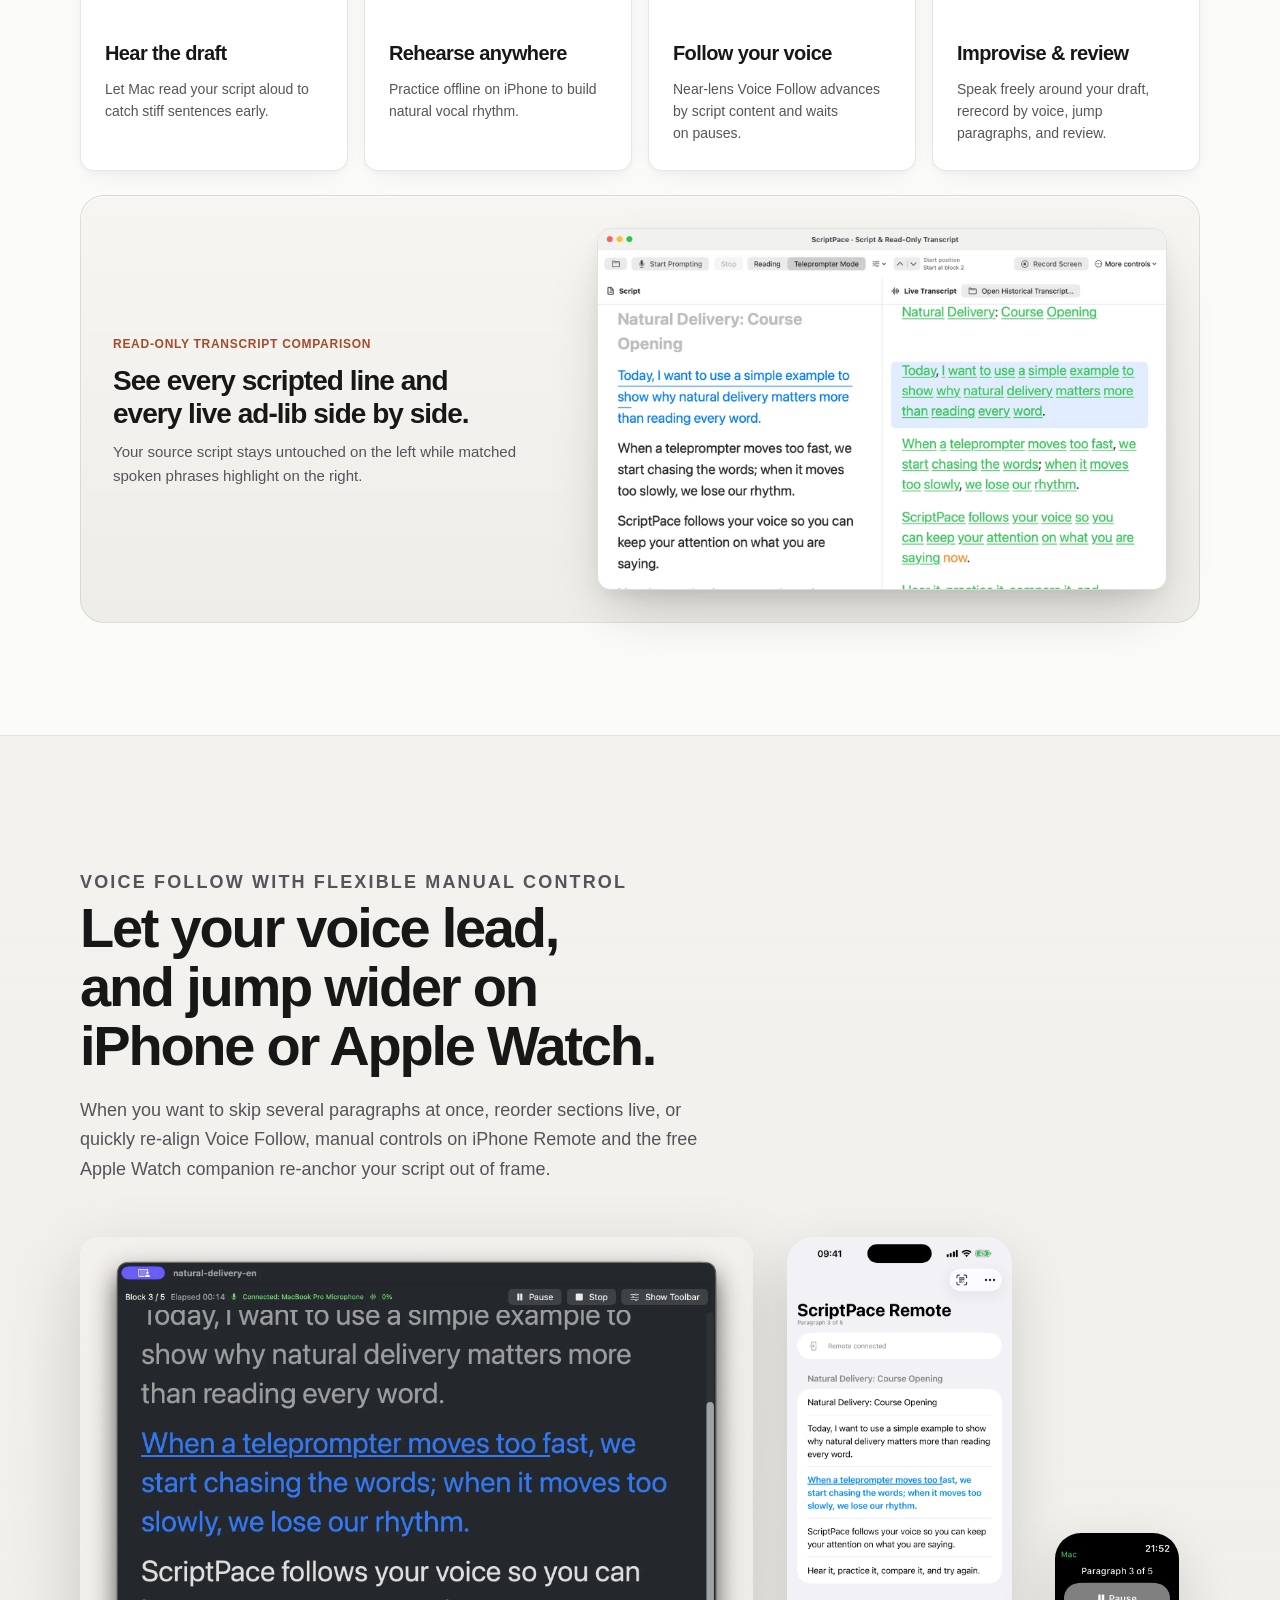
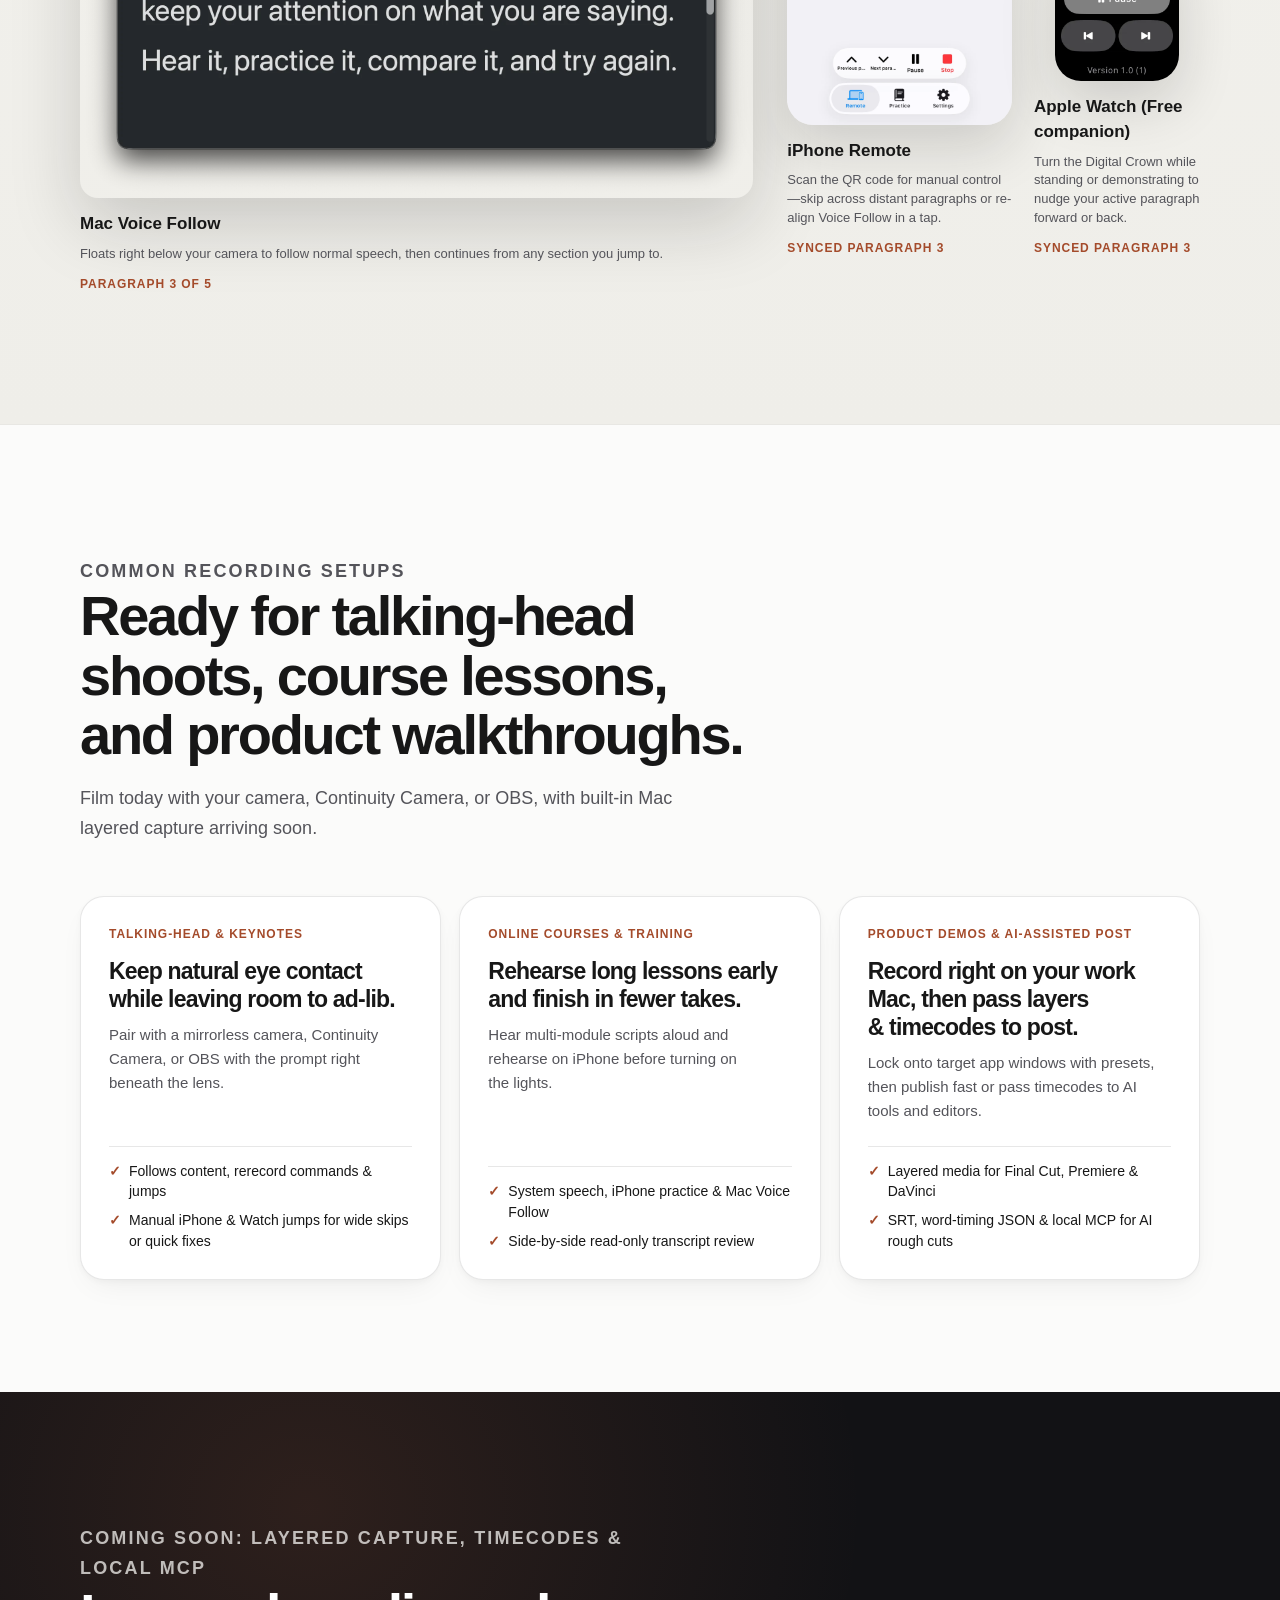
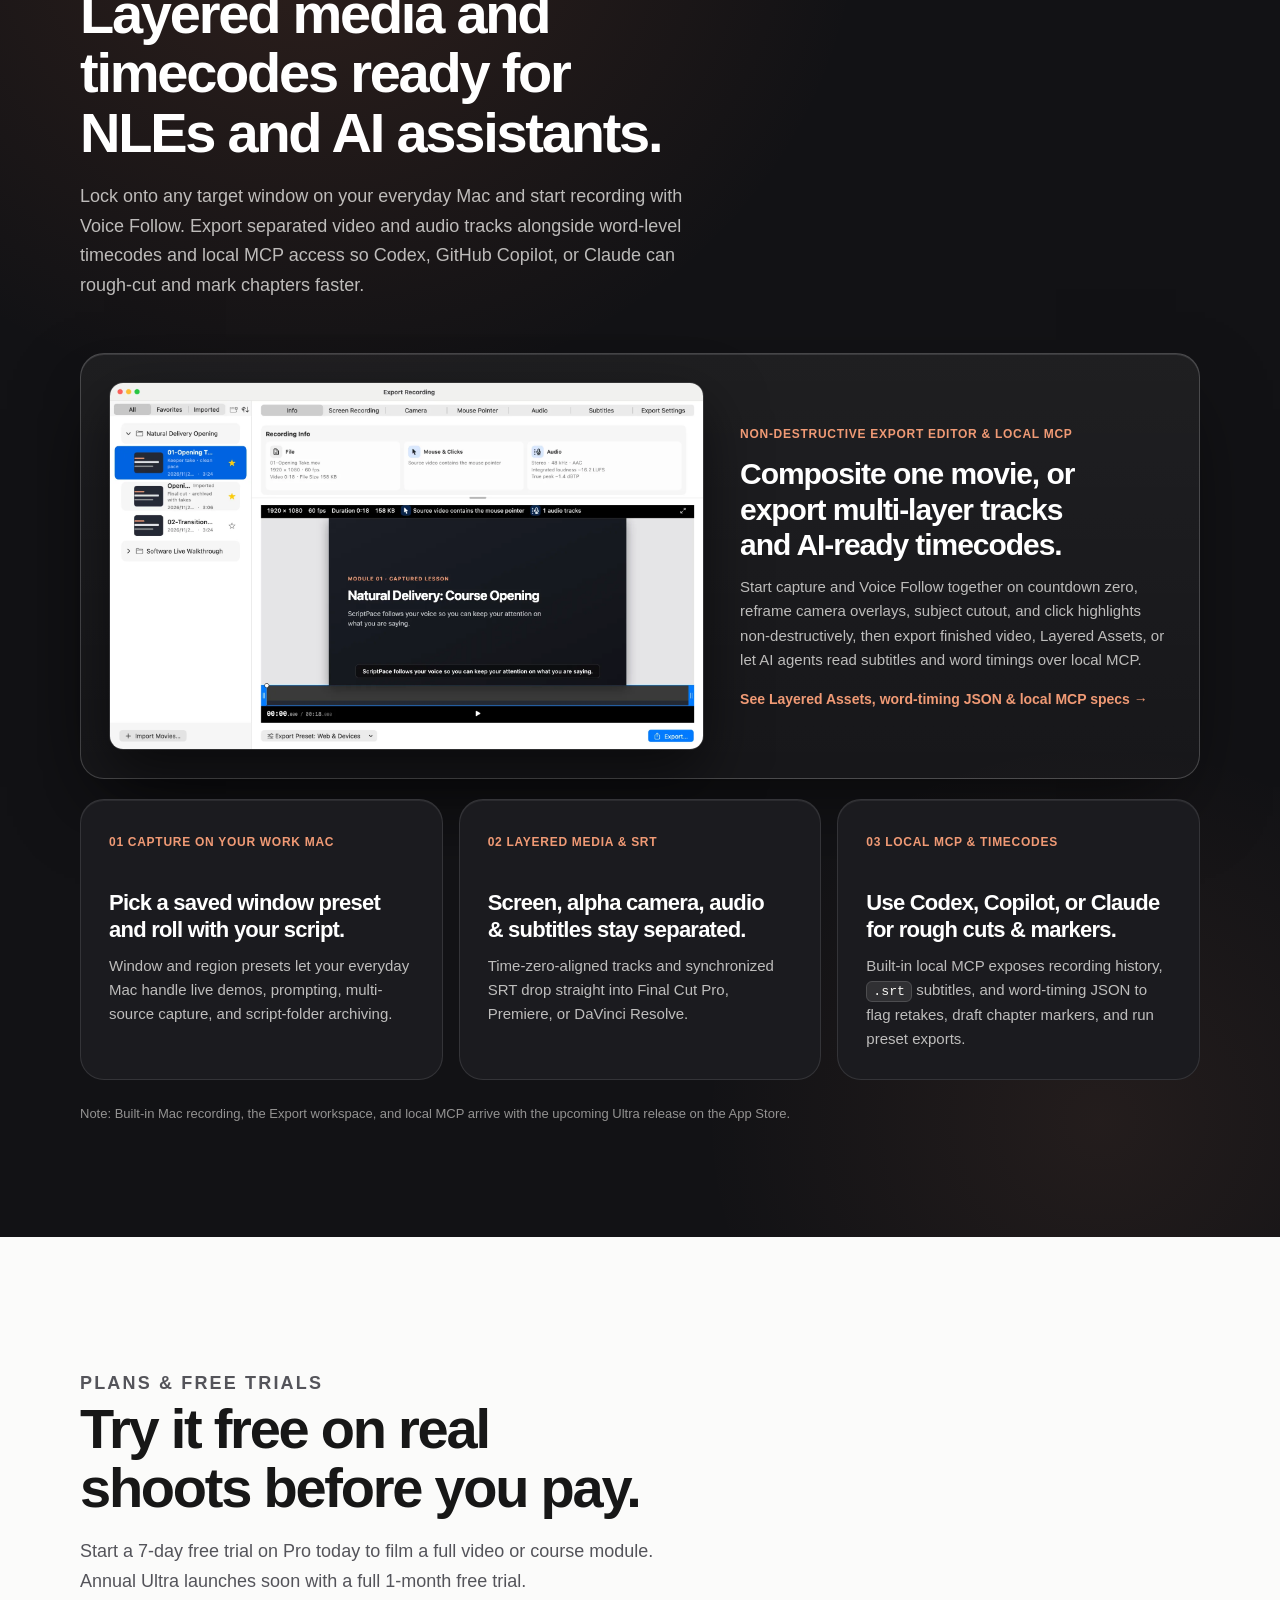
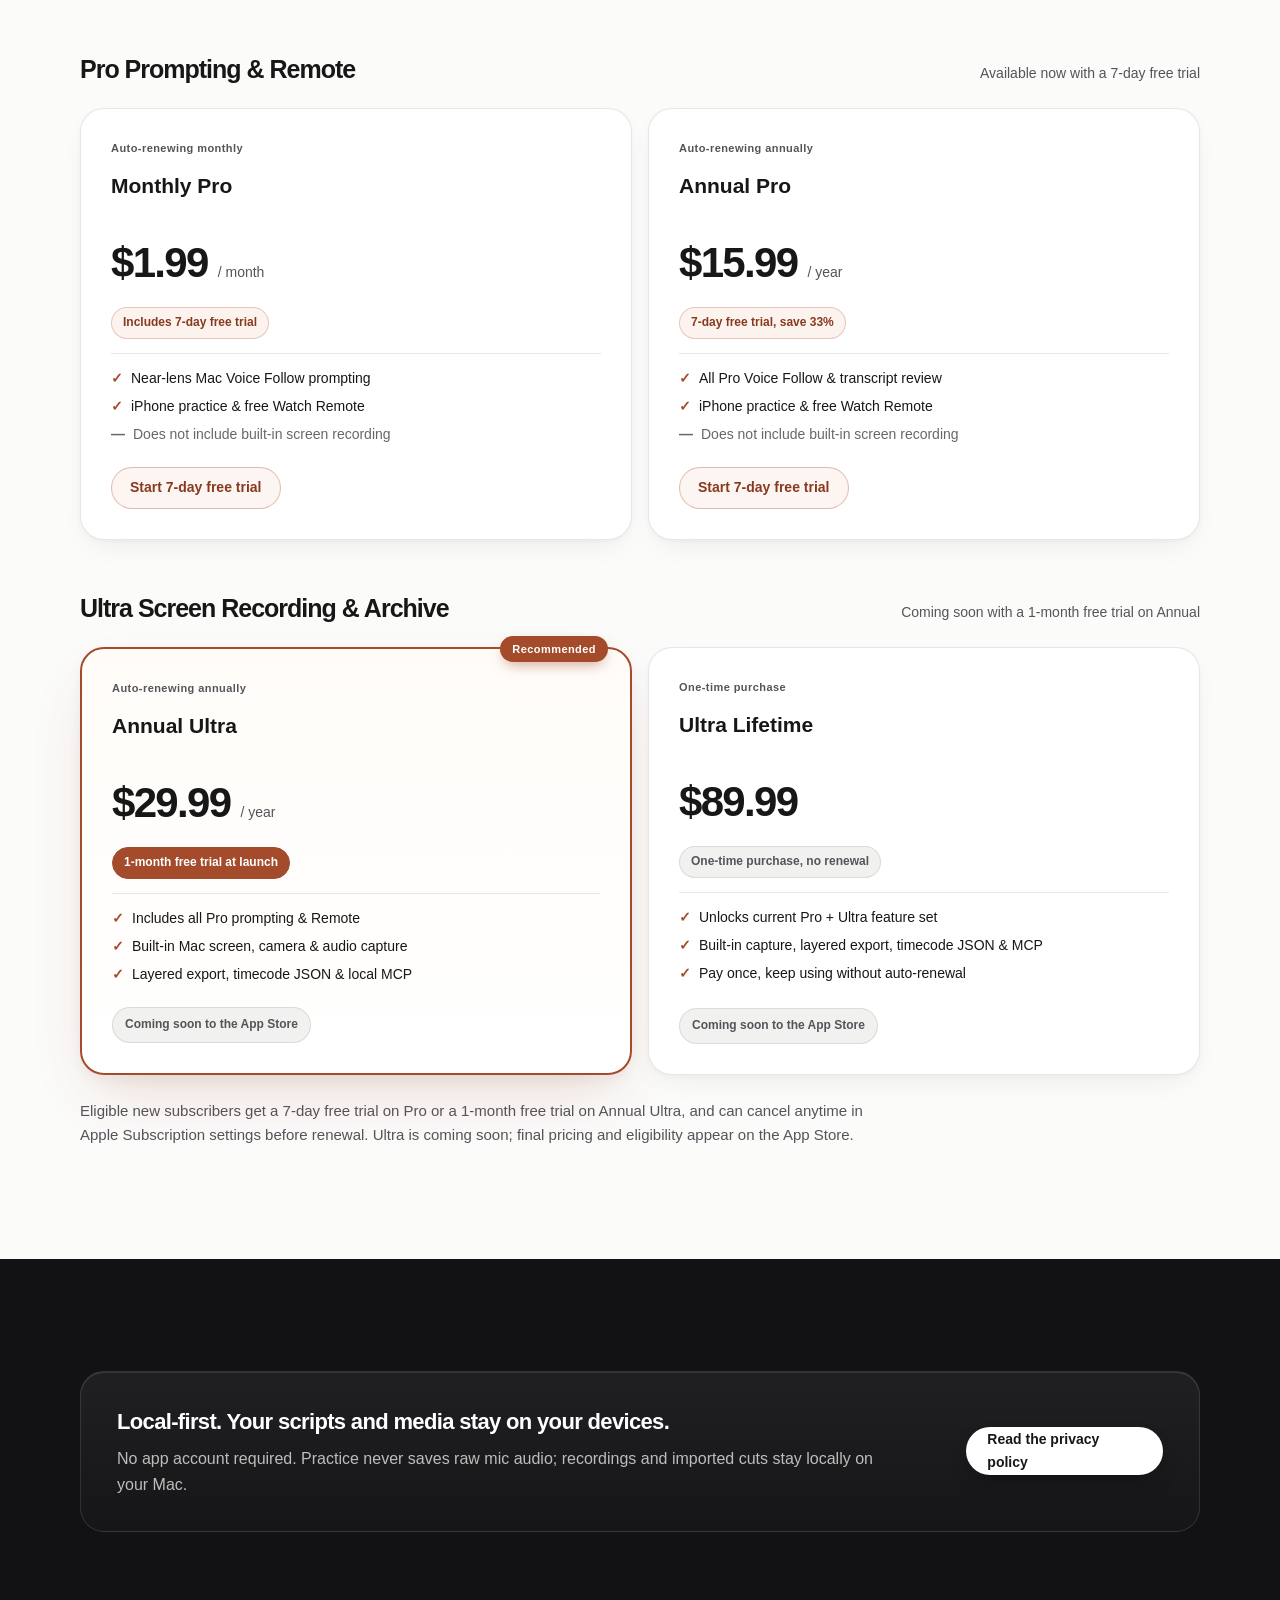
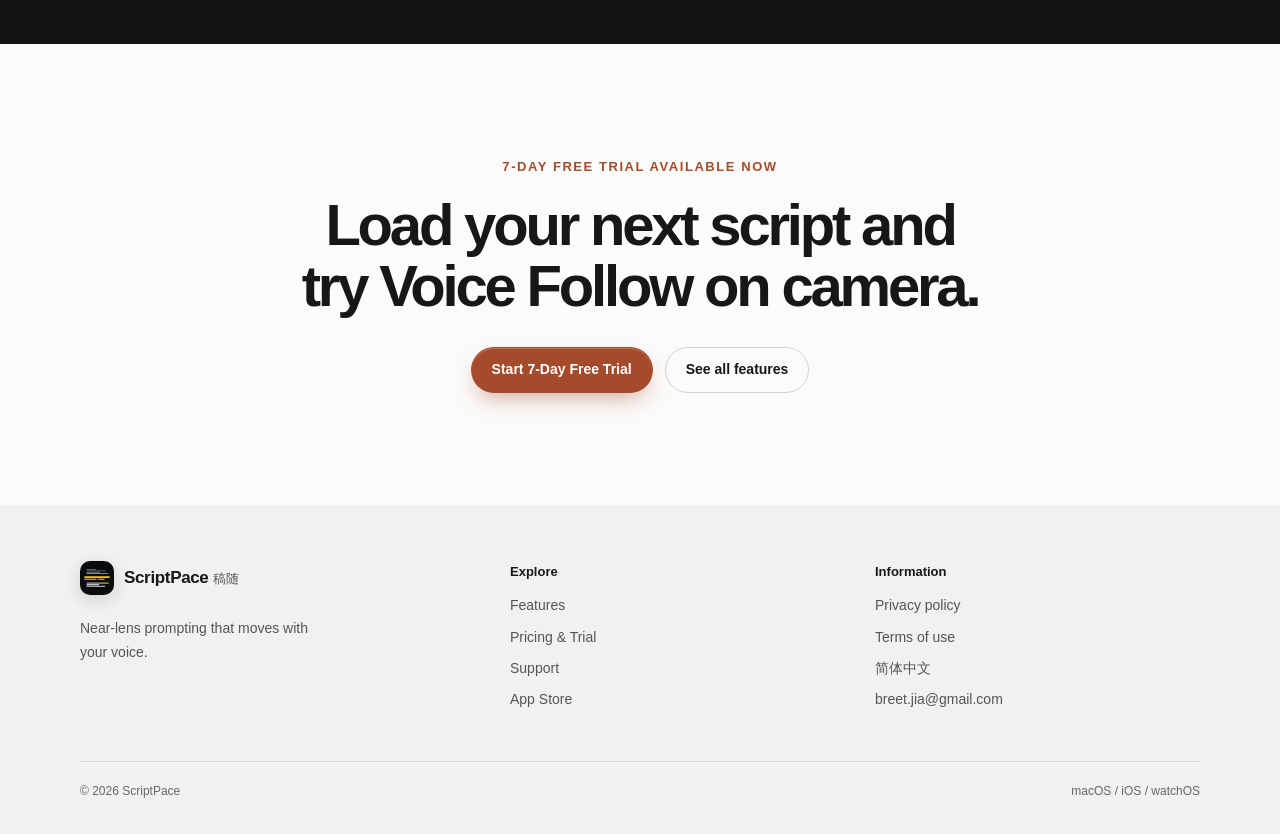
==== commit 42e37b9d: "Clarify iPhone and Watch Remote as manual jump and re-alignment control - Frame Voice Follow as the " ====
--- a/en/index.html
+++ b/en/index.html
@@ -77,7 +77,7 @@
             <p class="hero__lead">Rehearse your script on iPhone, prompt right below your Mac camera, and get ready for built-in layered capture and timecode export.</p>
             <ul class="hero__chips">
               <li>Follows content, retakes &amp; jumps</li>
-              <li>Off-camera iPhone &amp; Watch control</li>
+              <li>iPhone &amp; Watch manual jump control</li>
               <li>Layered capture &amp; MCP (Coming soon)</li>
             </ul>
             <div class="hero__actions">
@@ -146,9 +146,9 @@
       <section class="section section--soft" id="pro">
         <div class="container">
           <div class="section__heading">
-            <p class="eyebrow">Mac, iPhone, and Apple Watch</p>
-            <h2>Mac holds your eye line while iPhone and Watch cue from off camera.</h2>
-            <p>Control paragraphs yourself out of frame, or hand iPhone Remote to a teammate on set.</p>
+            <p class="eyebrow">Voice Follow with flexible manual control</p>
+            <h2>Let your voice lead, and jump wider on iPhone or Apple Watch.</h2>
+            <p>When you want to skip several paragraphs at once, reorder sections live, or quickly re-align Voice Follow, manual controls on iPhone Remote and the free Apple Watch companion re-anchor your script out of frame.</p>
           </div>
           <div class="screenshot-story" aria-label="ScriptPace English synchronized third-paragraph video workflow">
             <figure class="screenshot-card screenshot-story__mac">
@@ -156,7 +156,7 @@
                 <source srcset="../assets/screenshots/en/01-mac-voice-follow.webp" type="image/webp">
                 <img src="../assets/screenshots/en/01-mac-voice-follow.png" alt="Mac teleprompter showing the English course script at paragraph 3 of 5 with Voice Follow active" width="2024" height="1688" loading="lazy" decoding="async">
               </picture>
-              <figcaption class="screenshot-story__caption"><strong>Mac Voice Follow</strong>Floating right below your camera while spoken words move the script.<span>Paragraph 3 of 5</span></figcaption>
+              <figcaption class="screenshot-story__caption"><strong>Mac Voice Follow</strong>Floats right below your camera to follow normal speech, then continues from any section you jump to.<span>Paragraph 3 of 5</span></figcaption>
             </figure>
             <div class="screenshot-story__companion">
               <figure class="screenshot-card screenshot-card--phone">
@@ -164,14 +164,14 @@
                   <source srcset="../assets/screenshots/en/01-iphone-remote-paragraph-3.webp" type="image/webp">
                   <img src="../assets/screenshots/en/01-iphone-remote-paragraph-3.png" alt="iPhone Remote showing the same English script at paragraph 3 of 5 and connected to Mac" width="1320" height="2868" loading="lazy" decoding="async">
                 </picture>
-                <figcaption class="screenshot-story__caption"><strong>iPhone Remote</strong>Scan the QR code to step paragraphs silently off camera.<span>Synced paragraph 3</span></figcaption>
+                <figcaption class="screenshot-story__caption"><strong>iPhone Remote</strong>Scan the QR code for manual control—skip across distant paragraphs or re-align Voice Follow in a tap.<span>Synced paragraph 3</span></figcaption>
               </figure>
               <figure class="screenshot-card screenshot-card--watch">
                 <picture>
                   <source srcset="../assets/screenshots/en/03-watch-remote-paragraph-3.webp" type="image/webp">
                   <img src="../assets/screenshots/en/03-watch-remote-paragraph-3.png" alt="Apple Watch showing Mac control for the same English script at paragraph 3 of 5" width="416" height="496" loading="lazy" decoding="async">
                 </picture>
-                <figcaption class="screenshot-story__caption"><strong>Apple Watch (Free companion)</strong>Turn the Digital Crown while standing or demonstrating hands-on.<span>Synced paragraph 3</span></figcaption>
+                <figcaption class="screenshot-story__caption"><strong>Apple Watch (Free companion)</strong>Turn the Digital Crown while standing or demonstrating to nudge your active paragraph forward or back.<span>Synced paragraph 3</span></figcaption>
               </figure>
             </div>
           </div>
@@ -196,7 +196,7 @@
               </div>
               <ul class="scenario-card__points">
                 <li>Follows content, rerecord commands &amp; jumps</li>
-                <li>Silent iPhone or Watch control for solo or team shoots</li>
+                <li>Manual iPhone &amp; Watch jumps for wide skips or quick fixes</li>
               </ul>
             </article>
             <article class="scenario-card">
